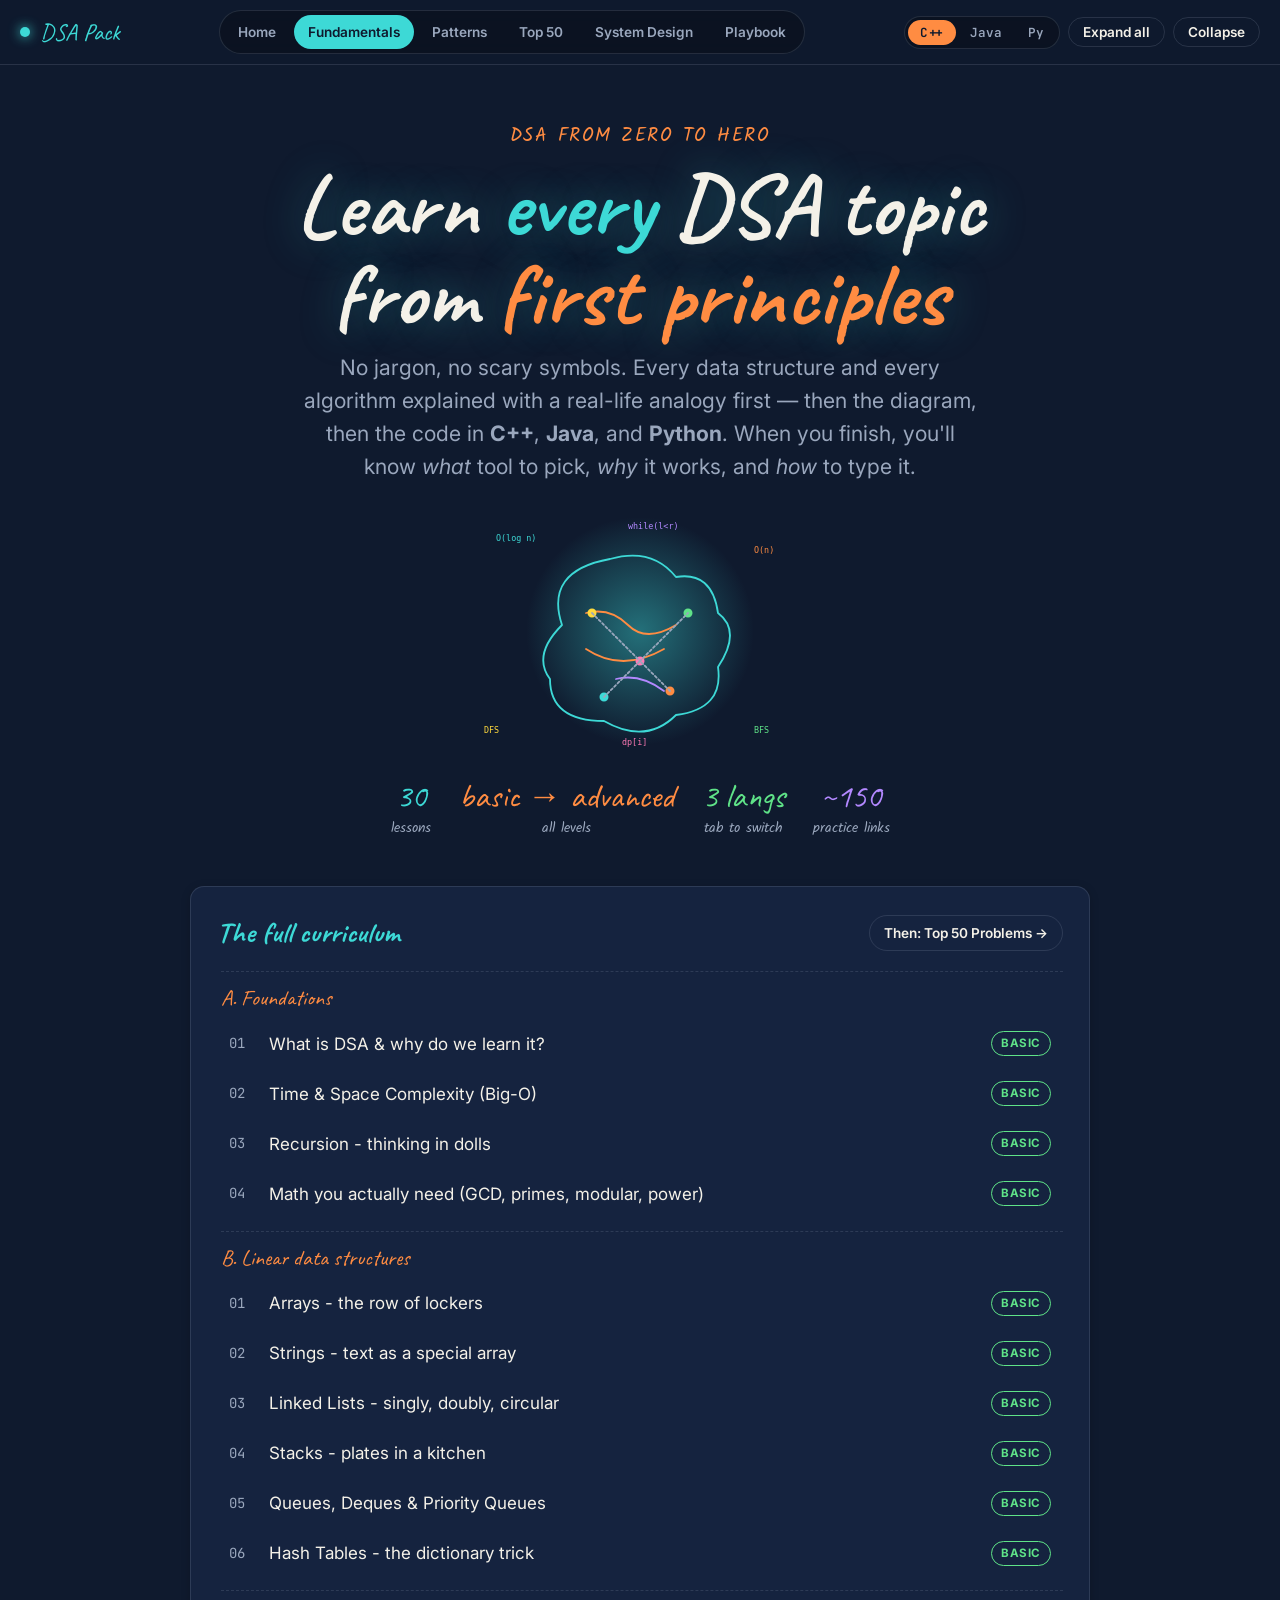
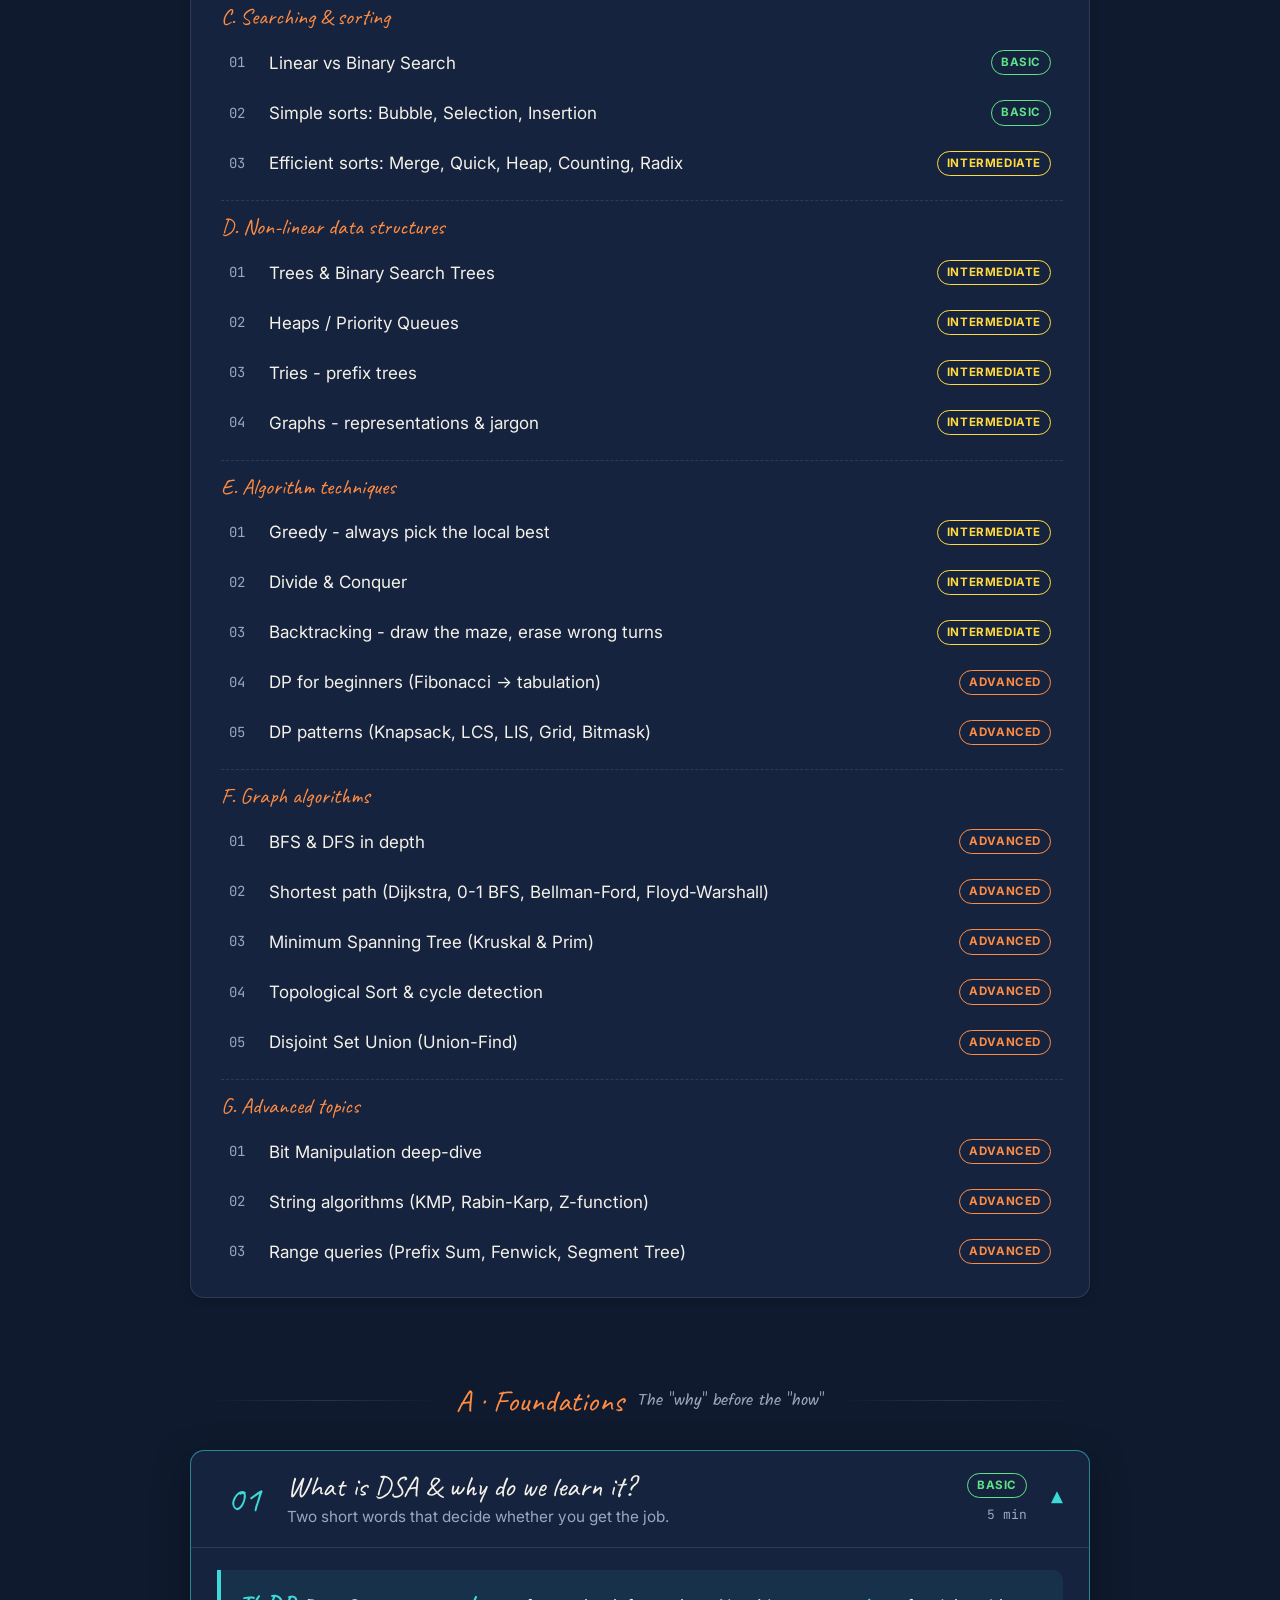
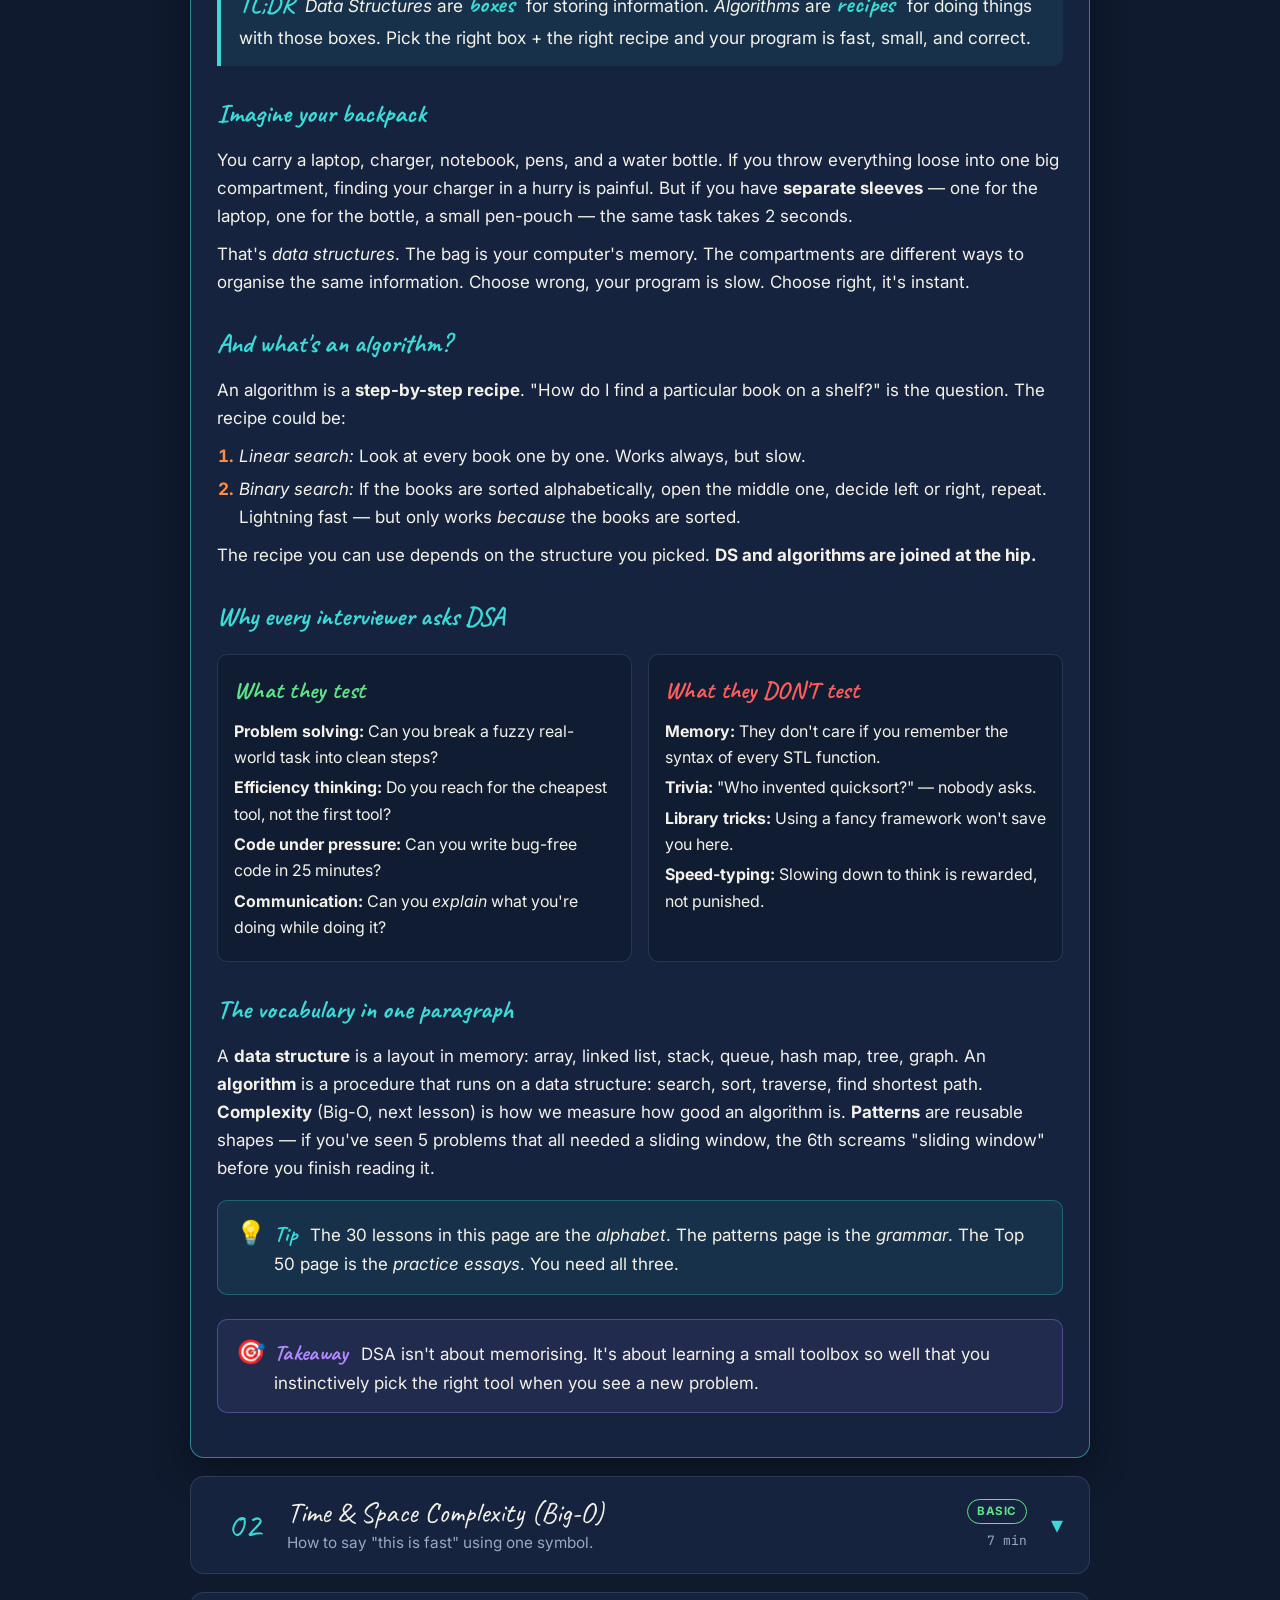
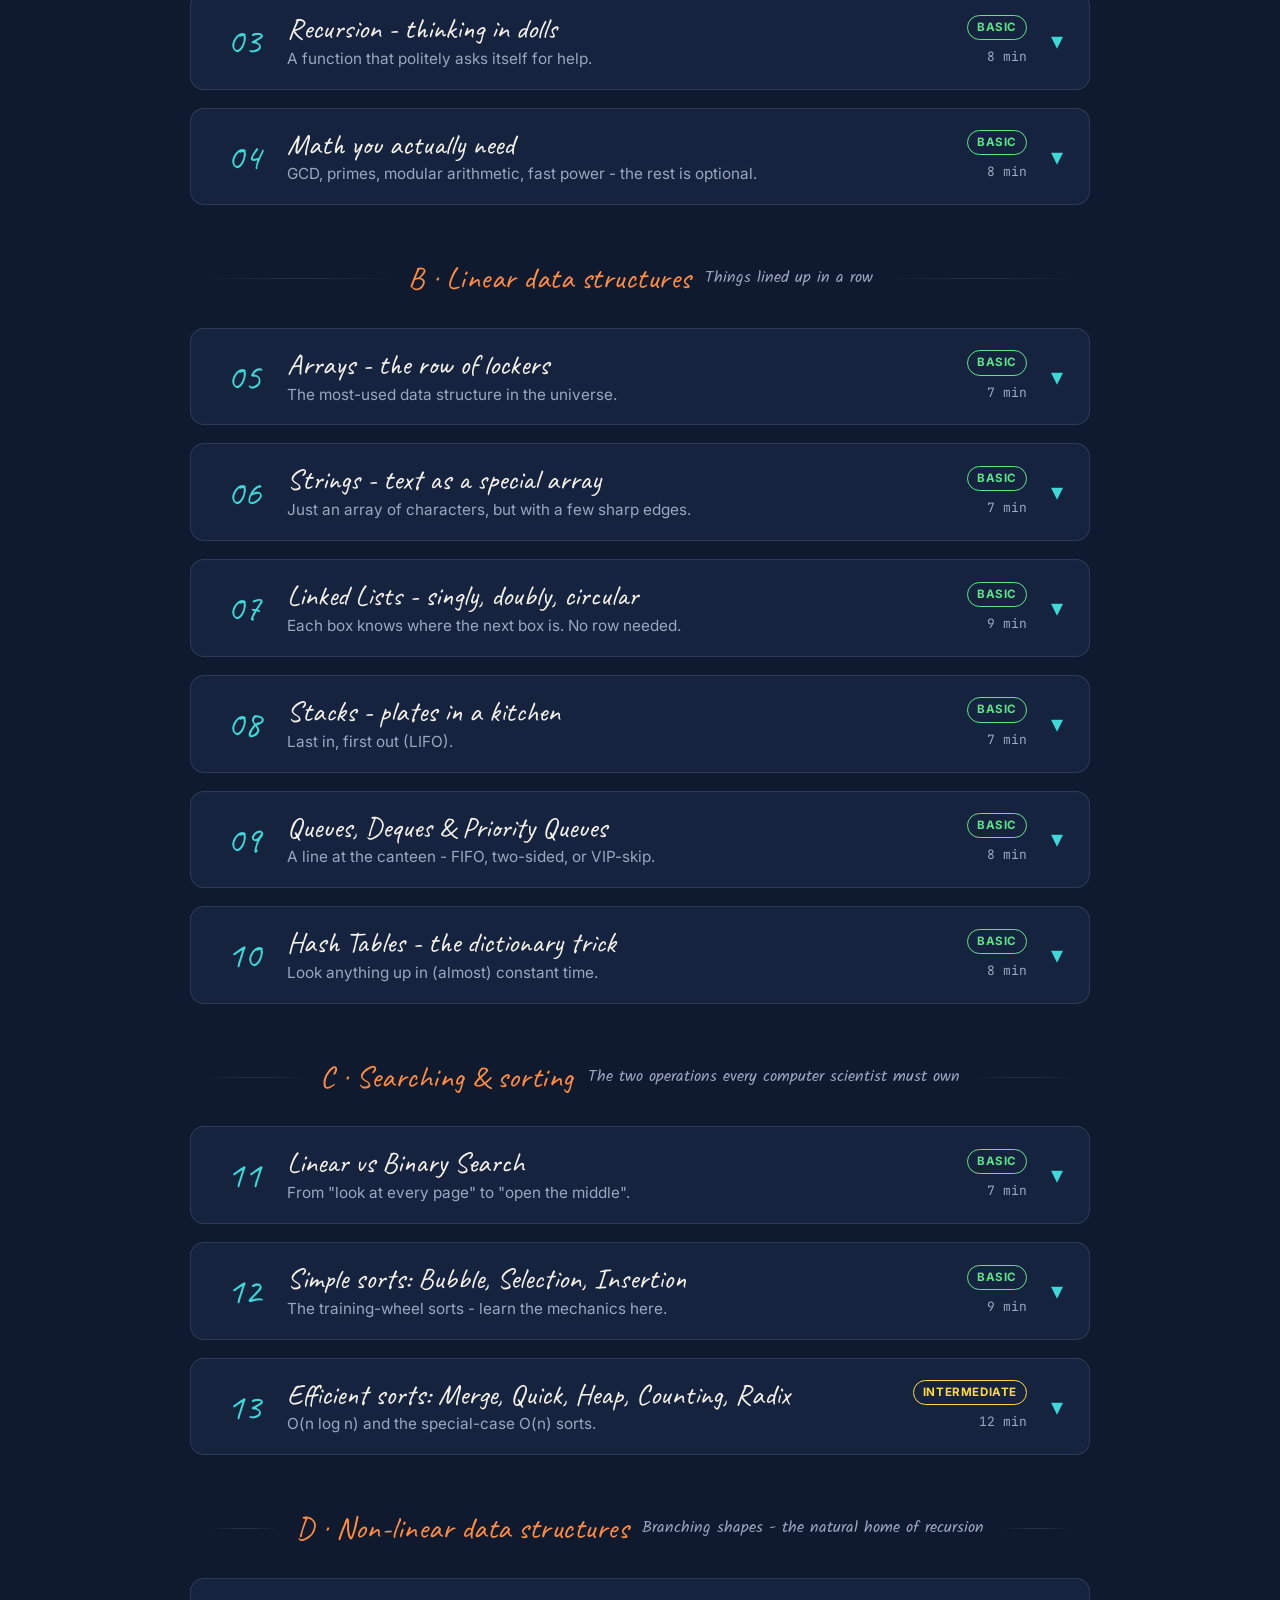
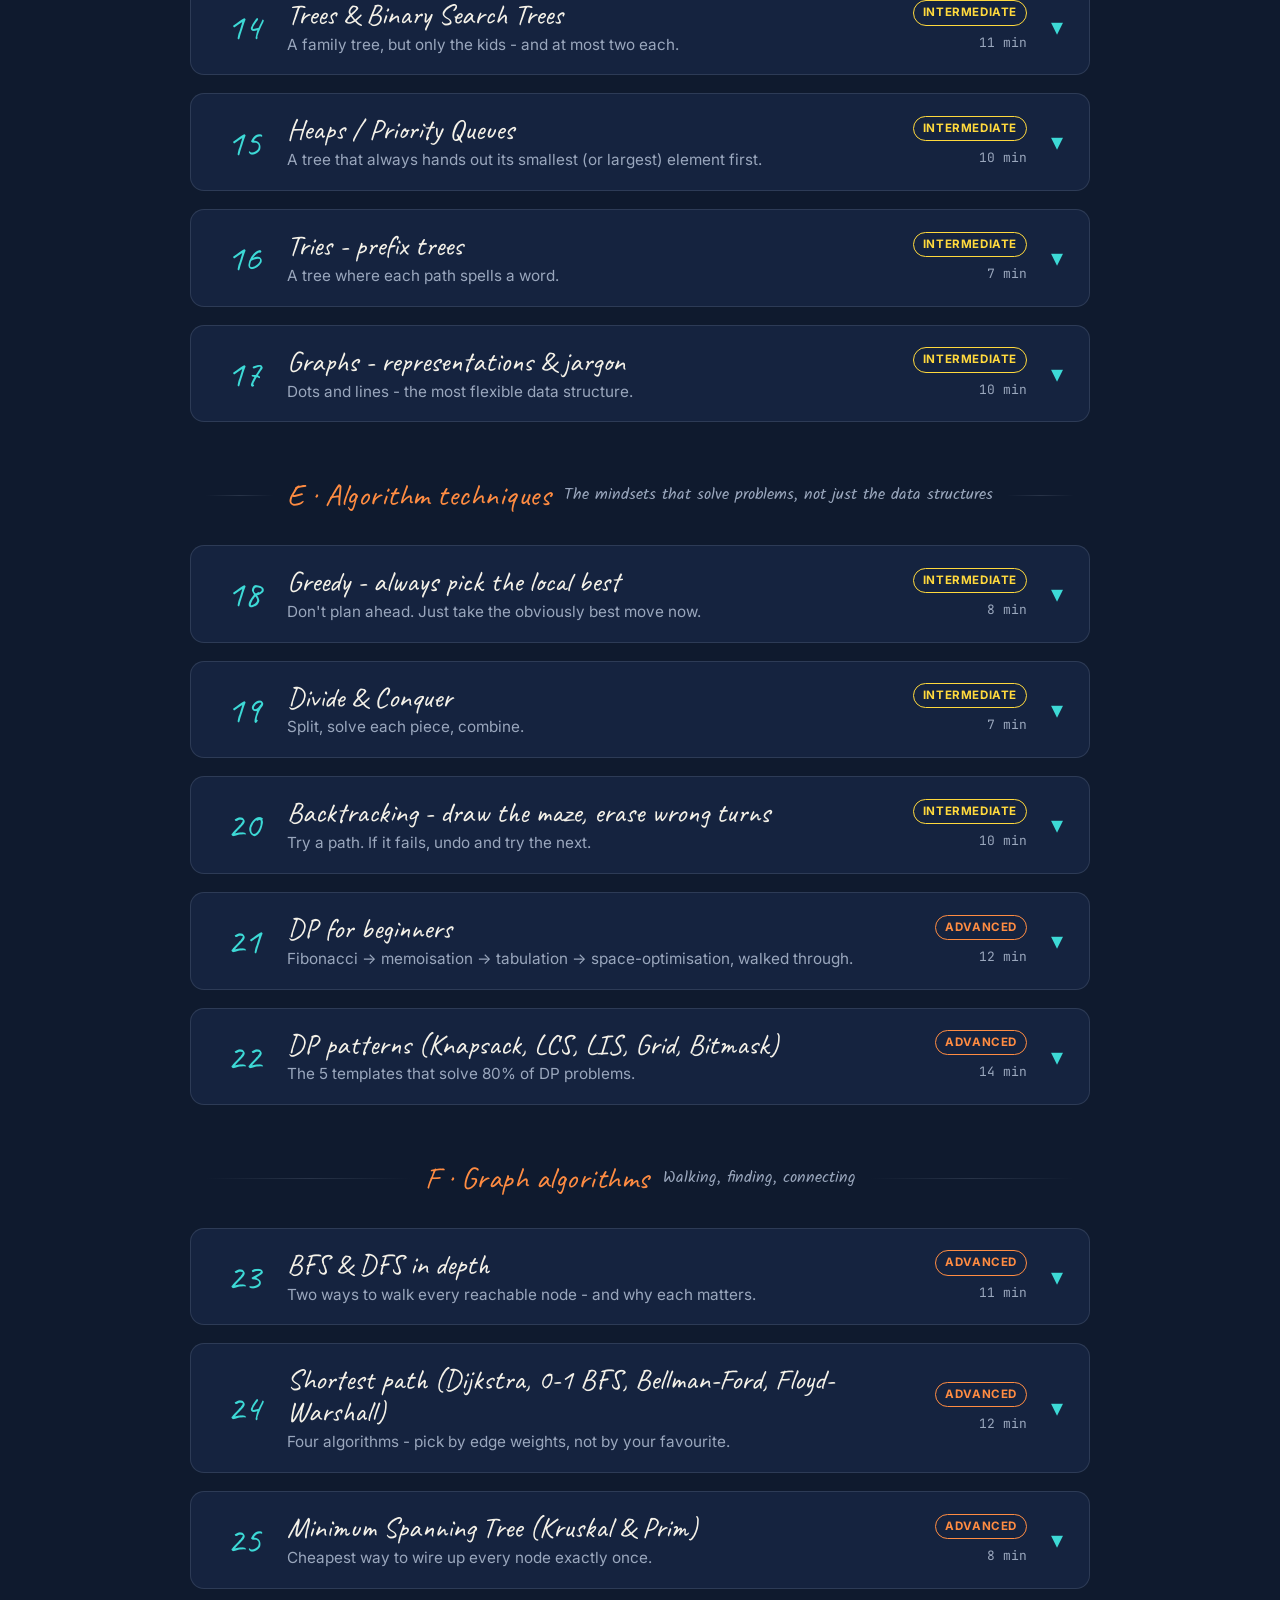
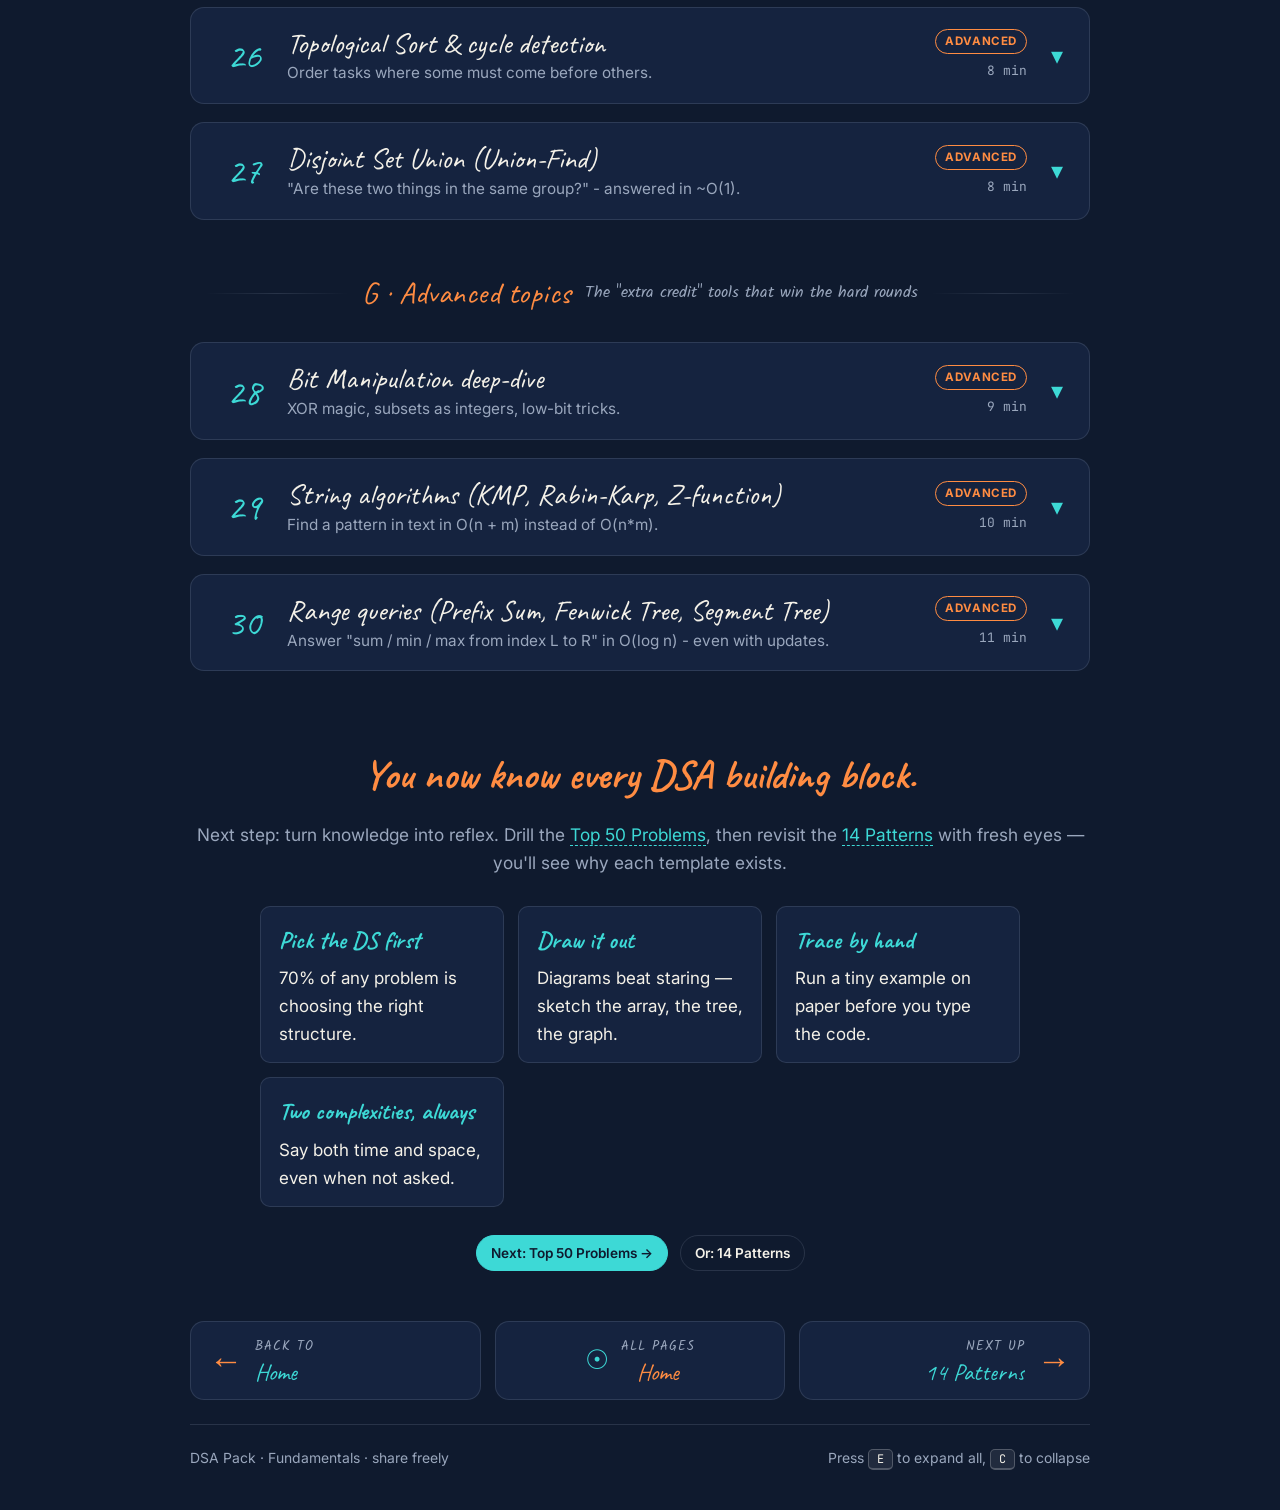
==== dsa-fundamentals.html @ 094a379f "Add files via upload" ====
<!DOCTYPE html>
<html lang="en">
<head>
  <meta charset="UTF-8" />
  <meta name="viewport" content="width=device-width, initial-scale=1.0, viewport-fit=cover" />
  <meta name="theme-color" content="#0F1A2E" />
  <meta name="description" content="DSA Fundamentals - every Data Structure and Algorithm from absolute basics to advanced, explained from first principles with real-world analogies + C++, Java and Python code." />

  <meta property="og:title" content="DSA Fundamentals - From Zero to Hero" />
  <meta property="og:description" content="Every DS &amp; algorithm explained from first principles. Arrays to Segment Trees. C++, Java, Python." />
  <meta property="og:type" content="website" />
  <meta property="og:image" content="assets/dsa-hero.svg" />

  <title>DSA Fundamentals - DSA Pack</title>
  <link rel="icon" type="image/svg+xml" href="assets/dsa-hero.svg" />
  <link rel="stylesheet" href="dsa.css" />
</head>
<body>

<div class="progress-bar" id="progress"></div>

<header class="topbar">
  <div class="topbar-inner">
    <a href="index.html" class="brand bare" aria-label="DSA Pack home">
      <span class="brand-dot"></span>
      <span>DSA Pack</span>
    </a>

    <nav class="nav-tabs" aria-label="Pack navigation">
      <a class="nav-tab home-tab"    href="index.html">Home</a>
      <a class="nav-tab active"      href="dsa-fundamentals.html">Fundamentals</a>
      <a class="nav-tab"             href="dsa.html">Patterns</a>
      <a class="nav-tab"             href="top-50-problems.html">Top 50</a>
      <a class="nav-tab"             href="system-design.html">System Design</a>
      <a class="nav-tab"             href="interview-playbook.html">Playbook</a>
    </nav>

    <div class="topbar-actions">
      <div class="lang-switcher" role="group" aria-label="Code language">
        <button data-lang="cpp">C++</button>
        <button data-lang="java">Java</button>
        <button data-lang="python">Py</button>
      </div>
      <button class="btn" id="expand-all">Expand all</button>
      <button class="btn" id="collapse-all">Collapse</button>
    </div>
  </div>
</header>

<!-- ============== HERO ============== -->
<section class="hero" id="top">
  <p class="eyebrow">DSA from zero to hero</p>
  <h1>Learn <span class="accent">every</span> DSA topic<br>from <span class="accent2">first principles</span></h1>
  <p class="lede">
    No jargon, no scary symbols. Every data structure and every algorithm explained
    with a real-life analogy first &mdash; then the diagram, then the code in
    <strong>C++</strong>, <strong>Java</strong>, and <strong>Python</strong>.
    When you finish, you'll know <em>what</em> tool to pick, <em>why</em> it works, and <em>how</em> to type it.
  </p>
  <img src="assets/dsa-hero.svg" alt="DSA brain learning" class="hero-mascot" />
  <div class="hero-stats">
    <div class="hero-stat"><span class="num">30</span><span class="label">lessons</span></div>
    <div class="hero-stat"><span class="num orange">basic &rarr; advanced</span><span class="label">all levels</span></div>
    <div class="hero-stat"><span class="num green">3 langs</span><span class="label">tab to switch</span></div>
    <div class="hero-stat"><span class="num purple">~150</span><span class="label">practice links</span></div>
  </div>
</section>

<!-- ============== TOC ============== -->
<nav class="toc" id="contents" aria-label="Contents">
  <div class="toc-head">
    <h2>The full curriculum</h2>
    <div class="toc-controls">
      <a class="btn" href="top-50-problems.html">Then: Top 50 Problems &rarr;</a>
    </div>
  </div>

  <div class="toc-section">A. Foundations</div>
  <ol>
    <li><a href="#lesson-1"><span class="title">What is DSA &amp; why do we learn it?</span> <span class="badge basic">basic</span></a></li>
    <li><a href="#lesson-2"><span class="title">Time &amp; Space Complexity (Big-O)</span> <span class="badge basic">basic</span></a></li>
    <li><a href="#lesson-3"><span class="title">Recursion - thinking in dolls</span> <span class="badge basic">basic</span></a></li>
    <li><a href="#lesson-4"><span class="title">Math you actually need (GCD, primes, modular, power)</span> <span class="badge basic">basic</span></a></li>
  </ol>

  <div class="toc-section">B. Linear data structures</div>
  <ol start="5">
    <li><a href="#lesson-5"><span class="title">Arrays - the row of lockers</span> <span class="badge basic">basic</span></a></li>
    <li><a href="#lesson-6"><span class="title">Strings - text as a special array</span> <span class="badge basic">basic</span></a></li>
    <li><a href="#lesson-7"><span class="title">Linked Lists - singly, doubly, circular</span> <span class="badge basic">basic</span></a></li>
    <li><a href="#lesson-8"><span class="title">Stacks - plates in a kitchen</span> <span class="badge basic">basic</span></a></li>
    <li><a href="#lesson-9"><span class="title">Queues, Deques &amp; Priority Queues</span> <span class="badge basic">basic</span></a></li>
    <li><a href="#lesson-10"><span class="title">Hash Tables - the dictionary trick</span> <span class="badge basic">basic</span></a></li>
  </ol>

  <div class="toc-section">C. Searching &amp; sorting</div>
  <ol start="11">
    <li><a href="#lesson-11"><span class="title">Linear vs Binary Search</span> <span class="badge basic">basic</span></a></li>
    <li><a href="#lesson-12"><span class="title">Simple sorts: Bubble, Selection, Insertion</span> <span class="badge basic">basic</span></a></li>
    <li><a href="#lesson-13"><span class="title">Efficient sorts: Merge, Quick, Heap, Counting, Radix</span> <span class="badge intermediate">intermediate</span></a></li>
  </ol>

  <div class="toc-section">D. Non-linear data structures</div>
  <ol start="14">
    <li><a href="#lesson-14"><span class="title">Trees &amp; Binary Search Trees</span> <span class="badge intermediate">intermediate</span></a></li>
    <li><a href="#lesson-15"><span class="title">Heaps / Priority Queues</span> <span class="badge intermediate">intermediate</span></a></li>
    <li><a href="#lesson-16"><span class="title">Tries - prefix trees</span> <span class="badge intermediate">intermediate</span></a></li>
    <li><a href="#lesson-17"><span class="title">Graphs - representations &amp; jargon</span> <span class="badge intermediate">intermediate</span></a></li>
  </ol>

  <div class="toc-section">E. Algorithm techniques</div>
  <ol start="18">
    <li><a href="#lesson-18"><span class="title">Greedy - always pick the local best</span> <span class="badge intermediate">intermediate</span></a></li>
    <li><a href="#lesson-19"><span class="title">Divide &amp; Conquer</span> <span class="badge intermediate">intermediate</span></a></li>
    <li><a href="#lesson-20"><span class="title">Backtracking - draw the maze, erase wrong turns</span> <span class="badge intermediate">intermediate</span></a></li>
    <li><a href="#lesson-21"><span class="title">DP for beginners (Fibonacci &rarr; tabulation)</span> <span class="badge advanced">advanced</span></a></li>
    <li><a href="#lesson-22"><span class="title">DP patterns (Knapsack, LCS, LIS, Grid, Bitmask)</span> <span class="badge advanced">advanced</span></a></li>
  </ol>

  <div class="toc-section">F. Graph algorithms</div>
  <ol start="23">
    <li><a href="#lesson-23"><span class="title">BFS &amp; DFS in depth</span> <span class="badge advanced">advanced</span></a></li>
    <li><a href="#lesson-24"><span class="title">Shortest path (Dijkstra, 0-1 BFS, Bellman-Ford, Floyd-Warshall)</span> <span class="badge advanced">advanced</span></a></li>
    <li><a href="#lesson-25"><span class="title">Minimum Spanning Tree (Kruskal &amp; Prim)</span> <span class="badge advanced">advanced</span></a></li>
    <li><a href="#lesson-26"><span class="title">Topological Sort &amp; cycle detection</span> <span class="badge advanced">advanced</span></a></li>
    <li><a href="#lesson-27"><span class="title">Disjoint Set Union (Union-Find)</span> <span class="badge advanced">advanced</span></a></li>
  </ol>

  <div class="toc-section">G. Advanced topics</div>
  <ol start="28">
    <li><a href="#lesson-28"><span class="title">Bit Manipulation deep-dive</span> <span class="badge advanced">advanced</span></a></li>
    <li><a href="#lesson-29"><span class="title">String algorithms (KMP, Rabin-Karp, Z-function)</span> <span class="badge advanced">advanced</span></a></li>
    <li><a href="#lesson-30"><span class="title">Range queries (Prefix Sum, Fenwick, Segment Tree)</span> <span class="badge advanced">advanced</span></a></li>
  </ol>
</nav>

<main class="lessons">

<div class="section-break"><span class="label">A &middot; Foundations</span> <span class="sub">The "why" before the "how"</span></div>

<!-- ============== LESSON 1 - What is DSA ============== -->
<details class="lesson" id="lesson-1" open>
  <summary>
    <span class="num">01</span>
    <span class="heading">
      <span class="title">What is DSA &amp; why do we learn it?</span>
      <span class="subtitle">Two short words that decide whether you get the job.</span>
    </span>
    <span class="meta"><span class="badge basic">basic</span><span class="reading-time">5 min</span></span>
    <span class="chevron">&#9662;</span>
  </summary>
  <div class="lesson-body">
    <div class="tldr"><strong>TL;DR</strong> <em>Data Structures</em> are <strong>boxes</strong> for storing information. <em>Algorithms</em> are <strong>recipes</strong> for doing things with those boxes. Pick the right box + the right recipe and your program is fast, small, and correct.</div>

    <h3>Imagine your backpack</h3>
    <p>You carry a laptop, charger, notebook, pens, and a water bottle. If you throw everything loose into one big compartment, finding your charger in a hurry is painful. But if you have <strong>separate sleeves</strong> &mdash; one for the laptop, one for the bottle, a small pen-pouch &mdash; the same task takes 2 seconds.</p>
    <p>That's <em>data structures</em>. The bag is your computer's memory. The compartments are different ways to organise the same information. Choose wrong, your program is slow. Choose right, it's instant.</p>

    <h3>And what's an algorithm?</h3>
    <p>An algorithm is a <strong>step-by-step recipe</strong>. "How do I find a particular book on a shelf?" is the question. The recipe could be:</p>
    <ol>
      <li><em>Linear search:</em> Look at every book one by one. Works always, but slow.</li>
      <li><em>Binary search:</em> If the books are sorted alphabetically, open the middle one, decide left or right, repeat. Lightning fast &mdash; but only works <em>because</em> the books are sorted.</li>
    </ol>
    <p>The recipe you can use depends on the structure you picked. <strong>DS and algorithms are joined at the hip.</strong></p>

    <h3>Why every interviewer asks DSA</h3>
    <div class="cols-2">
      <div class="col-card do">
        <h4>What they test</h4>
        <p><strong>Problem solving:</strong> Can you break a fuzzy real-world task into clean steps?</p>
        <p><strong>Efficiency thinking:</strong> Do you reach for the cheapest tool, not the first tool?</p>
        <p><strong>Code under pressure:</strong> Can you write bug-free code in 25 minutes?</p>
        <p><strong>Communication:</strong> Can you <em>explain</em> what you're doing while doing it?</p>
      </div>
      <div class="col-card dont">
        <h4>What they DON'T test</h4>
        <p><strong>Memory:</strong> They don't care if you remember the syntax of every STL function.</p>
        <p><strong>Trivia:</strong> "Who invented quicksort?" &mdash; nobody asks.</p>
        <p><strong>Library tricks:</strong> Using a fancy framework won't save you here.</p>
        <p><strong>Speed-typing:</strong> Slowing down to think is rewarded, not punished.</p>
      </div>
    </div>

    <h3>The vocabulary in one paragraph</h3>
    <p>A <strong>data structure</strong> is a layout in memory: array, linked list, stack, queue, hash map, tree, graph. An <strong>algorithm</strong> is a procedure that runs on a data structure: search, sort, traverse, find shortest path. <strong>Complexity</strong> (Big-O, next lesson) is how we measure how good an algorithm is. <strong>Patterns</strong> are reusable shapes &mdash; if you've seen 5 problems that all needed a sliding window, the 6th screams "sliding window" before you finish reading it.</p>

    <div class="callout tip"><strong>Tip</strong> The 30 lessons in this page are the <em>alphabet</em>. The patterns page is the <em>grammar</em>. The Top 50 page is the <em>practice essays</em>. You need all three.</div>

    <div class="callout takeaway"><strong>Takeaway</strong> DSA isn't about memorising. It's about learning a small toolbox so well that you instinctively pick the right tool when you see a new problem.</div>
  </div>
</details>

<!-- ============== LESSON 2 - Big-O ============== -->
<details class="lesson" id="lesson-2">
  <summary>
    <span class="num">02</span>
    <span class="heading">
      <span class="title">Time &amp; Space Complexity (Big-O)</span>
      <span class="subtitle">How to say "this is fast" using one symbol.</span>
    </span>
    <span class="meta"><span class="badge basic">basic</span><span class="reading-time">7 min</span></span>
    <span class="chevron">&#9662;</span>
  </summary>
  <div class="lesson-body">
    <div class="tldr"><strong>TL;DR</strong> Big-O tells you <strong>how much slower</strong> your program gets when the input gets bigger. <code>O(n)</code> means "double the input, double the time". <code>O(n&sup2;)</code> means "double the input, four times the time".</div>

    <h3>The cafeteria analogy</h3>
    <p>You are buying lunch coupons for everyone on your team.</p>
    <ul>
      <li><strong>O(1) - constant:</strong> The cafeteria sells a "whole team pack" for one fixed price. 5 people or 50 people &mdash; same effort.</li>
      <li><strong>O(log n) - logarithmic:</strong> You ask the cashier to split the team into halves, then halves again, and only the smaller half pays. Even for 1000 people it takes ~10 splits. Crazy fast.</li>
      <li><strong>O(n) - linear:</strong> You stand in line and pay for each teammate one by one. 50 teammates = 50 payments.</li>
      <li><strong>O(n log n) - linearithmic:</strong> Each teammate pays, but they also help sort the team roster &mdash; a tiny extra log-n work per person. Still very acceptable.</li>
      <li><strong>O(n&sup2;) - quadratic:</strong> For every teammate, you check their coupon against every other teammate's coupon. 50 teammates = 2500 checks. Ouch.</li>
      <li><strong>O(2&#710;n) - exponential:</strong> You try every possible subset of the team. 30 people &rarr; a billion subsets. The cafeteria closes before you finish.</li>
    </ul>

    <div class="illustration">
      <img src="assets/complexity-chart.svg" alt="Big-O complexity comparison" />
      <div class="caption">The lower the curve, the slower it grows. Memorise this picture.</div>
    </div>

    <h3>The ladder (memorise the order)</h3>
    <div class="table-wrap"><table class="dsa-table">
      <thead><tr><th>Big-O</th><th>Vibe</th><th>Typical algorithm</th><th>n = 10<sup>6</sup></th></tr></thead>
      <tbody>
        <tr><td><code>O(1)</code></td>       <td class="good">instant</td>   <td>hash lookup, array index</td>        <td class="good">~ns</td></tr>
        <tr><td><code>O(log n)</code></td>   <td class="good">excellent</td> <td>binary search, balanced tree</td>    <td class="good">~20 steps</td></tr>
        <tr><td><code>O(n)</code></td>       <td class="good">linear</td>    <td>one pass over data</td>              <td class="good">~1M steps</td></tr>
        <tr><td><code>O(n log n)</code></td> <td class="good">very good</td> <td>good sorts, heap ops</td>           <td class="good">~20M steps</td></tr>
        <tr><td><code>O(n&sup2;)</code></td>    <td class="meh">ok if n &lt; 10<sup>4</sup></td><td>two nested loops</td>     <td class="bad">~10<sup>12</sup> &mdash; TLE</td></tr>
        <tr><td><code>O(2&#710;n)</code></td>   <td class="bad">brute subsets</td><td>backtracking</td>                <td class="bad">won't finish</td></tr>
        <tr><td><code>O(n!)</code></td>      <td class="bad">brute permute</td><td>brute TSP</td>                     <td class="bad">won't finish</td></tr>
      </tbody>
    </table></div>

    <h3>How to compute Big-O in 30 seconds</h3>
    <ol>
      <li>Find every loop. One loop over <code>n</code> is O(n). Two nested loops = O(n&times;n) = O(n&sup2;).</li>
      <li>Recursive calls: count the call tree. Each call spawns 2 sub-calls and depth is <code>n</code>? O(2&#710;n).</li>
      <li>Drop the constants: <code>5n + 100</code> is just <code>O(n)</code>. <code>n&sup2; + n</code> is <code>O(n&sup2;)</code>.</li>
      <li>Space = the biggest extra memory you allocate (helper array, hash map, recursion stack).</li>
    </ol>

    <h3>The 10<sup>8</sup> rule</h3>
    <p>Modern judges do about <strong>10<sup>8</sup> simple operations per second</strong>. Multiply your Big-O by the input size. If the answer is bigger than 10<sup>8</sup>, your code will TLE. Always do this multiplication <em>before</em> coding.</p>

    <h3>Space matters too</h3>
    <p>Time is usually the bottleneck, but space hides bugs. An <code>O(n)</code> hash map on 1 billion items will crash the JVM. A recursion 100,000 deep will stack-overflow. Always state both.</p>

    <div class="callout warn"><strong>Common trap</strong> Hidden loops! In Java <code>str + str</code> is O(n). In Python <code>list.insert(0, x)</code> is O(n). In C++ <code>vector.erase(begin)</code> is O(n). When a "single line" sits inside a loop, check what it actually costs.</div>

    <h3>Quick recognition by constraint</h3>
    <div class="table-wrap"><table class="dsa-table">
      <thead><tr><th>If n is at most&hellip;</th><th>Aim for</th></tr></thead>
      <tbody>
        <tr><td>10</td>              <td>O(n!) backtracking</td></tr>
        <tr><td>20</td>              <td>O(2&#710;n) bitmask</td></tr>
        <tr><td>500</td>             <td>O(n&sup3;)</td></tr>
        <tr><td>5,000</td>            <td>O(n&sup2;)</td></tr>
        <tr><td>10<sup>5</sup></td>  <td>O(n log n)</td></tr>
        <tr><td>10<sup>6</sup></td>  <td>O(n)</td></tr>
        <tr><td>10<sup>9</sup></td>  <td>O(log n) or pure math</td></tr>
      </tbody>
    </table></div>

    <div class="callout takeaway"><strong>Takeaway</strong> Before you write a single line, predict its Big-O and check it fits in the time limit. The minute you spend doing this saves the hour you'd waste rewriting.</div>
  </div>
</details>

<!-- ============== LESSON 3 - Recursion ============== -->
<details class="lesson" id="lesson-3">
  <summary>
    <span class="num">03</span>
    <span class="heading">
      <span class="title">Recursion - thinking in dolls</span>
      <span class="subtitle">A function that politely asks itself for help.</span>
    </span>
    <span class="meta"><span class="badge basic">basic</span><span class="reading-time">8 min</span></span>
    <span class="chevron">&#9662;</span>
  </summary>
  <div class="lesson-body">
    <div class="tldr"><strong>TL;DR</strong> A recursive function solves a problem by calling a <em>smaller version of itself</em>, until the problem becomes trivial. Two musts: a <strong>base case</strong> (the small problem) and a <strong>recursive step</strong> (how to break the big problem into smaller ones).</div>

    <h3>The matryoshka doll</h3>
    <p>You know those Russian dolls that hide a smaller doll inside? Open the doll &mdash; smaller doll. Open that &mdash; even smaller. At some point you reach the tiniest doll which has nothing inside. That's recursion: every call hides a slightly smaller call, until you hit the tiny base case.</p>

    <h3>Skeleton you'll write 1000 times</h3>
    <div class="code-tabs" data-snippet="recursion-skeleton">
      <div class="tab-strip">
        <button class="tab active" data-lang="cpp">C++</button>
        <button class="tab" data-lang="java">Java</button>
        <button class="tab" data-lang="python">Python</button>
      </div>
      <pre class="tab-pane active" data-lang="cpp"><code>ReturnType solve(args) {
    if (base_case_reached) return trivial_answer;  // STOP
    // make the problem smaller
    auto sub = solve(smaller_args);
    return combine(sub, args);
}</code></pre>
      <pre class="tab-pane" data-lang="java"><code>ReturnType solve(Args args) {
    if (baseCaseReached) return trivialAnswer;
    var sub = solve(smallerArgs);
    return combine(sub, args);
}</code></pre>
      <pre class="tab-pane" data-lang="python"><code>def solve(args):
    if base_case_reached:
        return trivial_answer
    sub = solve(smaller_args)
    return combine(sub, args)</code></pre>
    </div>

    <h3>Worked example 1 - Factorial</h3>
    <p><code>5! = 5 &times; 4 &times; 3 &times; 2 &times; 1 = 120</code>. The trick: <code>n! = n &times; (n-1)!</code>. The base case: <code>0! = 1</code>.</p>
    <div class="code-tabs" data-snippet="factorial">
      <div class="tab-strip">
        <button class="tab active" data-lang="cpp">C++</button>
        <button class="tab" data-lang="java">Java</button>
        <button class="tab" data-lang="python">Python</button>
      </div>
      <pre class="tab-pane active" data-lang="cpp"><code>long long fact(int n) {
    if (n &lt;= 1) return 1;          // base case
    return (long long)n * fact(n - 1);  // smaller call
}</code></pre>
      <pre class="tab-pane" data-lang="java"><code>long fact(int n) {
    if (n &lt;= 1) return 1;
    return (long) n * fact(n - 1);
}</code></pre>
      <pre class="tab-pane" data-lang="python"><code>def fact(n):
    if n &lt;= 1:
        return 1
    return n * fact(n - 1)</code></pre>
    </div>

    <h3>Worked example 2 - Fibonacci (and a warning)</h3>
    <p><code>fib(n) = fib(n-1) + fib(n-2)</code>, base cases <code>fib(0)=0, fib(1)=1</code>. Beautifully short. <strong>Also disastrously slow</strong> &mdash; <code>fib(40)</code> takes seconds because the same sub-call is repeated millions of times.</p>
    <div class="code-tabs" data-snippet="fib-naive">
      <div class="tab-strip">
        <button class="tab active" data-lang="cpp">C++</button>
        <button class="tab" data-lang="java">Java</button>
        <button class="tab" data-lang="python">Python</button>
      </div>
      <pre class="tab-pane active" data-lang="cpp"><code>int fib(int n) {
    if (n &lt; 2) return n;
    return fib(n - 1) + fib(n - 2);   // O(2^n) - way too slow
}</code></pre>
      <pre class="tab-pane" data-lang="java"><code>int fib(int n) {
    if (n &lt; 2) return n;
    return fib(n - 1) + fib(n - 2);
}</code></pre>
      <pre class="tab-pane" data-lang="python"><code>def fib(n):
    if n &lt; 2:
        return n
    return fib(n - 1) + fib(n - 2)</code></pre>
    </div>
    <p>We fix this with <strong>memoisation</strong> (cache the answers) in Lesson 21. That's actually how Dynamic Programming is born.</p>

    <h3>Recursion has a price</h3>
    <p>Every call sits on a stack of pending calls. If recursion goes 1 million deep, you run out of stack memory. Watch for:</p>
    <ul>
      <li><strong>Java/C++:</strong> ~10,000&ndash;100,000 default stack frames. Bigger? Use iteration or increase JVM stack.</li>
      <li><strong>Python:</strong> default limit 1000. Raise with <code>sys.setrecursionlimit(10**6)</code>.</li>
      <li><strong>Tail recursion:</strong> Some languages turn it into a loop. C++/Java/Python do <em>not</em>, so don't rely on it.</li>
    </ul>

    <h3>How to <em>think</em> recursively (the 3 questions)</h3>
    <ol>
      <li><strong>What is the base case?</strong> The smallest input where the answer is obvious.</li>
      <li><strong>What is the recursive case?</strong> Express <code>f(n)</code> in terms of <code>f(smaller)</code>.</li>
      <li><strong>Trust the recursion.</strong> Assume <code>f(smaller)</code> returns the right answer. Don't trace it all the way down &mdash; you'll go mad.</li>
    </ol>

    <div class="callout tip"><strong>Tip</strong> Most tree, graph, backtracking, and DP problems are recursive at heart. Once recursion clicks, those four topics collapse into one mental model.</div>

    <h3>Practice</h3>
    <div class="practice">
      <a href="https://leetcode.com/problems/fibonacci-number/" target="_blank" rel="noopener">LC 509 &middot; Fibonacci Number <span class="diff easy">easy</span></a>
      <a href="https://leetcode.com/problems/power-of-two/" target="_blank" rel="noopener">LC 231 &middot; Power of Two <span class="diff easy">easy</span></a>
      <a href="https://leetcode.com/problems/reverse-string/" target="_blank" rel="noopener">LC 344 &middot; Reverse String <span class="diff easy">easy</span></a>
      <a href="https://leetcode.com/problems/pow-x-n/" target="_blank" rel="noopener">LC 50 &middot; Pow(x, n) <span class="diff med">med</span></a>
      <a href="https://leetcode.com/problems/sum-of-left-leaves/" target="_blank" rel="noopener">LC 404 &middot; Sum of Left Leaves <span class="diff easy">easy</span></a>
    </div>

    <div class="callout takeaway"><strong>Takeaway</strong> Recursion is just "I trust myself to solve a smaller version, then I combine the answer". Write the base case first, then the smaller call &mdash; the function almost writes itself.</div>
  </div>
</details>

<!-- ============== LESSON 4 - Math for DSA ============== -->
<details class="lesson" id="lesson-4">
  <summary>
    <span class="num">04</span>
    <span class="heading">
      <span class="title">Math you actually need</span>
      <span class="subtitle">GCD, primes, modular arithmetic, fast power - the rest is optional.</span>
    </span>
    <span class="meta"><span class="badge basic">basic</span><span class="reading-time">8 min</span></span>
    <span class="chevron">&#9662;</span>
  </summary>
  <div class="lesson-body">
    <div class="tldr"><strong>TL;DR</strong> Interviews use less math than you fear. Master four mini-recipes: <strong>GCD</strong> (Euclid), <strong>primes</strong> (Sieve of Eratosthenes), <strong>modular arithmetic</strong> (mod under +, &minus;, &times;), and <strong>fast exponentiation</strong> (a^b in log b time). That's 90% of what shows up.</p></div>

    <h3>1. GCD - Euclid's algorithm</h3>
    <p>"What is the largest number that divides both 24 and 36?" Answer: 12. Doing this for huge numbers is fast: <code>gcd(a, b) = gcd(b, a mod b)</code>, until <code>b == 0</code>. Time: O(log min(a, b)).</p>
    <div class="code-tabs" data-snippet="gcd">
      <div class="tab-strip">
        <button class="tab active" data-lang="cpp">C++</button>
        <button class="tab" data-lang="java">Java</button>
        <button class="tab" data-lang="python">Python</button>
      </div>
      <pre class="tab-pane active" data-lang="cpp"><code>int gcd(int a, int b) {
    while (b) { a %= b; swap(a, b); }
    return a;
}
// or just: __gcd(a, b);  in &lt;algorithm&gt;</code></pre>
      <pre class="tab-pane" data-lang="java"><code>int gcd(int a, int b) {
    while (b != 0) { int t = a % b; a = b; b = t; }
    return a;
}</code></pre>
      <pre class="tab-pane" data-lang="python"><code>from math import gcd      # built-in is fastest
# or hand-rolled:
def my_gcd(a, b):
    while b:
        a, b = b, a % b
    return a</code></pre>
    </div>
    <p><strong>LCM</strong> ("smallest common multiple") follows for free: <code>lcm(a, b) = a / gcd(a, b) * b</code>. Divide <em>before</em> multiply to avoid overflow.</p>

    <h3>2. Primes - Sieve of Eratosthenes</h3>
    <p>Need every prime up to <code>N</code>? Don't test each number for divisibility (too slow). Instead, write 2..N on a board, circle 2, cross out all multiples of 2, circle the next uncircled number (3), cross out its multiples, repeat. What survives is prime. Time: O(N log log N).</p>
    <div class="code-tabs" data-snippet="sieve">
      <div class="tab-strip">
        <button class="tab active" data-lang="cpp">C++</button>
        <button class="tab" data-lang="java">Java</button>
        <button class="tab" data-lang="python">Python</button>
      </div>
      <pre class="tab-pane active" data-lang="cpp"><code>vector&lt;bool&gt; sieve(int N) {
    vector&lt;bool&gt; isP(N + 1, true);
    isP[0] = isP[1] = false;
    for (int i = 2; (long long)i * i &lt;= N; ++i)
        if (isP[i])
            for (int j = i * i; j &lt;= N; j += i)
                isP[j] = false;
    return isP;
}</code></pre>
      <pre class="tab-pane" data-lang="java"><code>boolean[] sieve(int N) {
    boolean[] isP = new boolean[N + 1];
    Arrays.fill(isP, true);
    isP[0] = isP[1] = false;
    for (int i = 2; (long) i * i &lt;= N; i++)
        if (isP[i])
            for (int j = i * i; j &lt;= N; j += i)
                isP[j] = false;
    return isP;
}</code></pre>
      <pre class="tab-pane" data-lang="python"><code>def sieve(N):
    is_p = [True] * (N + 1)
    is_p[0] = is_p[1] = False
    for i in range(2, int(N ** 0.5) + 1):
        if is_p[i]:
            for j in range(i * i, N + 1, i):
                is_p[j] = False
    return is_p</code></pre>
    </div>

    <p>For a <strong>single primality test</strong> on one number n, just try divisors up to <code>&radic;n</code>:</p>
    <div class="code-tabs" data-snippet="is-prime">
      <div class="tab-strip">
        <button class="tab active" data-lang="cpp">C++</button>
        <button class="tab" data-lang="java">Java</button>
        <button class="tab" data-lang="python">Python</button>
      </div>
      <pre class="tab-pane active" data-lang="cpp"><code>bool isPrime(long long n) {
    if (n &lt; 2) return false;
    for (long long i = 2; i * i &lt;= n; ++i)
        if (n % i == 0) return false;
    return true;
}</code></pre>
      <pre class="tab-pane" data-lang="java"><code>boolean isPrime(long n) {
    if (n &lt; 2) return false;
    for (long i = 2; i * i &lt;= n; i++)
        if (n % i == 0) return false;
    return true;
}</code></pre>
      <pre class="tab-pane" data-lang="python"><code>def is_prime(n):
    if n &lt; 2: return False
    i = 2
    while i * i &lt;= n:
        if n % i == 0: return False
        i += 1
    return True</code></pre>
    </div>

    <h3>3. Modular arithmetic - the % operator</h3>
    <p>Problems often say "answer modulo 10<sup>9</sup>+7". This stops huge numbers from overflowing. The rules:</p>
    <ul>
      <li><code>(a + b) % m = ((a % m) + (b % m)) % m</code></li>
      <li><code>(a - b) % m = ((a % m) - (b % m) + m) % m</code> &mdash; add <code>m</code> to handle negatives.</li>
      <li><code>(a * b) % m = ((a % m) * (b % m)) % m</code> &mdash; use <code>long long</code> in C++/Java for the multiply.</li>
      <li>Division is <em>not</em> just <code>(a / b) % m</code>. You need a <em>modular inverse</em> (advanced; usually given as a hint).</li>
    </ul>

    <h3>4. Fast exponentiation (a^b in log b time)</h3>
    <p>To compute <code>2^60</code>, multiplying 60 times is fine. To compute <code>2^(10<sup>18</sup>)</code> modulo something, multiplying that many times is impossible. <strong>Binary exponentiation</strong>: square the base, halve the exponent.</p>
    <div class="code-tabs" data-snippet="fast-power">
      <div class="tab-strip">
        <button class="tab active" data-lang="cpp">C++</button>
        <button class="tab" data-lang="java">Java</button>
        <button class="tab" data-lang="python">Python</button>
      </div>
      <pre class="tab-pane active" data-lang="cpp"><code>long long power(long long a, long long b, long long m) {
    long long res = 1 % m;
    a %= m;
    while (b &gt; 0) {
        if (b &amp; 1) res = res * a % m;
        a = a * a % m;
        b &gt;&gt;= 1;
    }
    return res;
}</code></pre>
      <pre class="tab-pane" data-lang="java"><code>long power(long a, long b, long m) {
    long res = 1 % m;
    a %= m;
    while (b &gt; 0) {
        if ((b &amp; 1) == 1) res = res * a % m;
        a = a * a % m;
        b &gt;&gt;= 1;
    }
    return res;
}</code></pre>
      <pre class="tab-pane" data-lang="python"><code># Python has it built-in!
ans = pow(a, b, m)        # exactly the same idea, log b time</code></pre>
    </div>

    <div class="complexity-row">
      <span class="pill"><span class="k">gcd</span><span class="v">O(log min(a,b))</span></span>
      <span class="pill"><span class="k">sieve</span><span class="v">O(N log log N)</span></span>
      <span class="pill"><span class="k">power</span><span class="v">O(log b)</span></span>
    </div>

    <div class="callout tip"><strong>Tip</strong> Memorise these four snippets. They unlock LeetCode problems like Pow(x,n) (LC 50), Count Primes (LC 204), Happy Number (LC 202), and a chunk of contest math problems.</div>

    <h3>Practice</h3>
    <div class="practice">
      <a href="https://leetcode.com/problems/count-primes/" target="_blank" rel="noopener">LC 204 &middot; Count Primes <span class="diff med">med</span></a>
      <a href="https://leetcode.com/problems/pow-x-n/" target="_blank" rel="noopener">LC 50 &middot; Pow(x, n) <span class="diff med">med</span></a>
      <a href="https://leetcode.com/problems/greatest-common-divisor-of-strings/" target="_blank" rel="noopener">LC 1071 &middot; GCD of Strings <span class="diff easy">easy</span></a>
      <a href="https://leetcode.com/problems/ugly-number/" target="_blank" rel="noopener">LC 263 &middot; Ugly Number <span class="diff easy">easy</span></a>
      <a href="https://leetcode.com/problems/excel-sheet-column-title/" target="_blank" rel="noopener">LC 168 &middot; Excel Column Title <span class="diff easy">easy</span></a>
    </div>

    <div class="callout takeaway"><strong>Takeaway</strong> Four snippets &mdash; GCD, sieve, mod rules, fast power &mdash; cover almost every "math" question you'll see in placements.</div>
  </div>
</details>

<div class="section-break"><span class="label">B &middot; Linear data structures</span> <span class="sub">Things lined up in a row</span></div>

<!-- ============== LESSON 5 - Arrays ============== -->
<details class="lesson" id="lesson-5">
  <summary>
    <span class="num">05</span>
    <span class="heading">
      <span class="title">Arrays - the row of lockers</span>
      <span class="subtitle">The most-used data structure in the universe.</span>
    </span>
    <span class="meta"><span class="badge basic">basic</span><span class="reading-time">7 min</span></span>
    <span class="chevron">&#9662;</span>
  </summary>
  <div class="lesson-body">
    <div class="tldr"><strong>TL;DR</strong> An array is a row of <em>same-sized boxes</em> placed next to each other in memory. Because they're side by side, the computer can jump to box number <code>i</code> in one step using simple arithmetic. That's why array access is <code>O(1)</code>.</div>

    <h3>The locker-row analogy</h3>
    <p>Picture a long corridor in a gym. Lockers numbered 0, 1, 2, ... 99 are in a perfect straight line. You don't have to walk past lockers 0&ndash;42 to reach locker 43 &mdash; you know its position from the number. That's <strong>random access</strong>. Inserting a new locker between 5 and 6, though, means dragging lockers 6&ndash;99 one step to the right. That's why insert/delete in the middle is <strong>O(n)</strong>.</p>

    <h3>What you can do, and what it costs</h3>
    <div class="table-wrap"><table class="dsa-table">
      <thead><tr><th>Operation</th><th>Cost</th><th>Why</th></tr></thead>
      <tbody>
        <tr><td>Access <code>a[i]</code></td>           <td class="good">O(1)</td>     <td>direct address calculation</td></tr>
        <tr><td>Search (unsorted)</td>                   <td>O(n)</td>                  <td>linear scan</td></tr>
        <tr><td>Search (sorted)</td>                     <td class="good">O(log n)</td><td>binary search</td></tr>
        <tr><td>Insert at end (dynamic array)</td>       <td class="good">O(1)*</td>   <td>amortised across resizes</td></tr>
        <tr><td>Insert / delete in middle</td>           <td>O(n)</td>                  <td>shift everything</td></tr>
        <tr><td>Append n elements</td>                   <td class="good">O(n)</td>    <td>amortised</td></tr>
      </tbody>
    </table></div>

    <h3>Fixed vs dynamic arrays</h3>
    <p>A <strong>fixed</strong> array's size is decided at creation (<code>int a[100]</code>). A <strong>dynamic</strong> array can grow: <code>vector</code> in C++, <code>ArrayList</code> in Java, <code>list</code> in Python. When the underlying storage runs out, the runtime allocates a bigger block (usually 2&times;), copies everything over, and continues. That copy is what makes append <em>amortised</em> O(1) &mdash; almost always cheap, occasionally expensive.</p>

    <h3>Creating, reading, writing</h3>
    <div class="code-tabs" data-snippet="array-basics">
      <div class="tab-strip">
        <button class="tab active" data-lang="cpp">C++</button>
        <button class="tab" data-lang="java">Java</button>
        <button class="tab" data-lang="python">Python</button>
      </div>
      <pre class="tab-pane active" data-lang="cpp"><code>#include &lt;vector&gt;
vector&lt;int&gt; a = {3, 1, 4, 1, 5};
a.push_back(9);                  // append
a[2] = 100;                      // overwrite
int n = a.size();
for (int i = 0; i &lt; n; ++i)
    cout &lt;&lt; a[i] &lt;&lt; ' ';
// range-for shortcut
for (int x : a) cout &lt;&lt; x &lt;&lt; ' ';</code></pre>
      <pre class="tab-pane" data-lang="java"><code>import java.util.*;
List&lt;Integer&gt; a = new ArrayList&lt;&gt;(List.of(3, 1, 4, 1, 5));
a.add(9);
a.set(2, 100);
for (int i = 0; i &lt; a.size(); i++) System.out.print(a.get(i) + " ");
for (int x : a) System.out.print(x + " ");
// fixed-size primitive array
int[] b = { 3, 1, 4, 1, 5 };
b[2] = 100;</code></pre>
      <pre class="tab-pane" data-lang="python"><code>a = [3, 1, 4, 1, 5]
a.append(9)
a[2] = 100
for x in a:
    print(x, end=' ')
# slicing - super handy
sub = a[1:4]      # [1, 4, 1]
rev = a[::-1]     # reversed copy</code></pre>
    </div>

    <h3>The classic tricks every interview tests</h3>
    <ul>
      <li><strong>Reverse</strong> &mdash; two pointers from both ends, swap, move inward.</li>
      <li><strong>Rotate by k</strong> &mdash; reverse whole array, then reverse first k, then reverse rest.</li>
      <li><strong>Prefix sum</strong> &mdash; <code>pre[i] = pre[i-1] + a[i]</code> lets you query any range sum in O(1).</li>
      <li><strong>Sliding window</strong> &mdash; for "longest / shortest / sum of subarray" problems.</li>
      <li><strong>Two pointers</strong> &mdash; for sorted arrays seeking a pair or partition.</li>
    </ul>

    <h3>Prefix sum - the cheap trick</h3>
    <div class="code-tabs" data-snippet="prefix-sum">
      <div class="tab-strip">
        <button class="tab active" data-lang="cpp">C++</button>
        <button class="tab" data-lang="java">Java</button>
        <button class="tab" data-lang="python">Python</button>
      </div>
      <pre class="tab-pane active" data-lang="cpp"><code>vector&lt;long long&gt; pre(n + 1, 0);
for (int i = 0; i &lt; n; ++i) pre[i + 1] = pre[i] + a[i];
// sum of a[l..r] (inclusive) = pre[r+1] - pre[l]</code></pre>
      <pre class="tab-pane" data-lang="java"><code>long[] pre = new long[n + 1];
for (int i = 0; i &lt; n; i++) pre[i + 1] = pre[i] + a[i];
// rangeSum(l, r) = pre[r + 1] - pre[l];</code></pre>
      <pre class="tab-pane" data-lang="python"><code>pre = [0] * (n + 1)
for i, x in enumerate(a):
    pre[i + 1] = pre[i] + x
# sum(a[l..r]) = pre[r + 1] - pre[l]</code></pre>
    </div>

    <div class="callout warn"><strong>Common mistakes</strong>
      <ul>
        <li>Off-by-one: <code>for (i = 0; i &lt;= n; ...)</code> reads past the end &mdash; crash or garbage.</li>
        <li>Inserting in a loop: <code>a.insert(0, x)</code> n times = O(n&sup2;). Append, then reverse.</li>
        <li>Using <code>contains()</code> on a list inside a loop &mdash; that's O(n) per call. Use a <code>set</code>.</li>
      </ul>
    </div>

    <h3>Practice</h3>
    <div class="practice">
      <a href="https://leetcode.com/problems/two-sum/" target="_blank" rel="noopener">LC 1 &middot; Two Sum <span class="diff easy">easy</span></a>
      <a href="https://leetcode.com/problems/best-time-to-buy-and-sell-stock/" target="_blank" rel="noopener">LC 121 &middot; Best Time to Buy/Sell <span class="diff easy">easy</span></a>
      <a href="https://leetcode.com/problems/maximum-subarray/" target="_blank" rel="noopener">LC 53 &middot; Maximum Subarray <span class="diff med">med</span></a>
      <a href="https://leetcode.com/problems/product-of-array-except-self/" target="_blank" rel="noopener">LC 238 &middot; Product Except Self <span class="diff med">med</span></a>
      <a href="https://leetcode.com/problems/rotate-array/" target="_blank" rel="noopener">LC 189 &middot; Rotate Array <span class="diff med">med</span></a>
    </div>

    <div class="callout takeaway"><strong>Takeaway</strong> Arrays are O(1) access + O(n) insert. Master prefix sums, two pointers, and sliding window on top of them &mdash; that's a third of all interview questions handled.</div>
  </div>
</details>

<!-- ============== LESSON 6 - Strings ============== -->
<details class="lesson" id="lesson-6">
  <summary>
    <span class="num">06</span>
    <span class="heading">
      <span class="title">Strings - text as a special array</span>
      <span class="subtitle">Just an array of characters, but with a few sharp edges.</span>
    </span>
    <span class="meta"><span class="badge basic">basic</span><span class="reading-time">7 min</span></span>
    <span class="chevron">&#9662;</span>
  </summary>
  <div class="lesson-body">
    <div class="tldr"><strong>TL;DR</strong> A string is literally an array of characters. The catch: in Java and Python, strings are <strong>immutable</strong> &mdash; every modification creates a new copy. In C++ they're mutable. Concatenating strings in a loop is the #1 silent O(n&sup2;) trap.</div>

    <h3>The "necklace of beads" mental model</h3>
    <p>Imagine a necklace with letters threaded as beads. Each bead is one character. You can read any bead by its position. To change a bead in Java/Python you must take the whole necklace apart, swap the bead, and re-thread &mdash; expensive! In C++ you can just yank the bead out and snap a new one in &mdash; cheap.</p>

    <h3>The immutability tax</h3>
    <div class="code-tabs" data-snippet="string-immutability">
      <div class="tab-strip">
        <button class="tab active" data-lang="cpp">C++</button>
        <button class="tab" data-lang="java">Java</button>
        <button class="tab" data-lang="python">Python</button>
      </div>
      <pre class="tab-pane active" data-lang="cpp"><code>string s = "hello";
s[0] = 'H';                    // in place, O(1)
s += " world";                 // appends, O(n) amortised
s.push_back('!');              // O(1) amortised</code></pre>
      <pre class="tab-pane" data-lang="java"><code>String s = "hello";
// s.charAt(0) = 'H';  // DOES NOT COMPILE - strings are immutable

// BAD: O(n^2)
String out = "";
for (int i = 0; i &lt; n; i++) out += "x";

// GOOD: O(n) using StringBuilder
StringBuilder sb = new StringBuilder();
for (int i = 0; i &lt; n; i++) sb.append('x');
String good = sb.toString();</code></pre>
      <pre class="tab-pane" data-lang="python"><code>s = "hello"
# s[0] = 'H'  # TypeError - strings are immutable

# BAD: O(n^2)
out = ""
for ch in "abcdefgh":
    out += ch

# GOOD: O(n) - build a list, then join
parts = []
for ch in "abcdefgh":
    parts.append(ch)
good = "".join(parts)</code></pre>
    </div>

    <h3>Operations &amp; costs</h3>
    <div class="table-wrap"><table class="dsa-table">
      <thead><tr><th>Operation</th><th>Cost</th></tr></thead>
      <tbody>
        <tr><td>Access char at index</td>                        <td class="good">O(1)</td></tr>
        <tr><td>Length</td>                                       <td class="good">O(1)</td></tr>
        <tr><td>Concatenate (cumulative in a loop)</td>           <td class="bad">O(n&sup2;) without builder</td></tr>
        <tr><td>Concatenate with StringBuilder / join</td>        <td class="good">O(n) total</td></tr>
        <tr><td>Substring of length L</td>                        <td>O(L)</td></tr>
        <tr><td>Find substring (built-in)</td>                    <td>O(n &times; m) worst</td></tr>
        <tr><td>Find substring (KMP / Z)</td>                     <td class="good">O(n + m)</td></tr>
        <tr><td>Hash of full string</td>                          <td>O(n)</td></tr>
      </tbody>
    </table></div>

    <h3>The 5 string tricks you must know</h3>
    <ol>
      <li><strong>Char frequency:</strong> a 26-int array (a-z) or a HashMap.</li>
      <li><strong>Two-pointer palindrome:</strong> while <code>l &lt; r</code>, compare and move inward.</li>
      <li><strong>Sliding window:</strong> longest substring with property X.</li>
      <li><strong>Reverse:</strong> two pointers + swap, or built-in.</li>
      <li><strong>Anagram:</strong> sort both, or compare frequency maps.</li>
    </ol>

    <h3>Palindrome check (two-pointer)</h3>
    <div class="code-tabs" data-snippet="palindrome">
      <div class="tab-strip">
        <button class="tab active" data-lang="cpp">C++</button>
        <button class="tab" data-lang="java">Java</button>
        <button class="tab" data-lang="python">Python</button>
      </div>
      <pre class="tab-pane active" data-lang="cpp"><code>bool isPalindrome(const string&amp; s) {
    int l = 0, r = (int)s.size() - 1;
    while (l &lt; r) {
        if (s[l] != s[r]) return false;
        l++; r--;
    }
    return true;
}</code></pre>
      <pre class="tab-pane" data-lang="java"><code>boolean isPalindrome(String s) {
    int l = 0, r = s.length() - 1;
    while (l &lt; r) {
        if (s.charAt(l) != s.charAt(r)) return false;
        l++; r--;
    }
    return true;
}</code></pre>
      <pre class="tab-pane" data-lang="python"><code>def is_palindrome(s):
    return s == s[::-1]            # one-liner

# or manual two-pointer:
def is_palindrome_tp(s):
    l, r = 0, len(s) - 1
    while l &lt; r:
        if s[l] != s[r]: return False
        l += 1; r -= 1
    return True</code></pre>
    </div>

    <h3>Anagram check (count letters)</h3>
    <div class="code-tabs" data-snippet="anagram">
      <div class="tab-strip">
        <button class="tab active" data-lang="cpp">C++</button>
        <button class="tab" data-lang="java">Java</button>
        <button class="tab" data-lang="python">Python</button>
      </div>
      <pre class="tab-pane active" data-lang="cpp"><code>bool anagram(const string&amp; a, const string&amp; b) {
    if (a.size() != b.size()) return false;
    int cnt[26] = {0};
    for (char c : a) cnt[c - 'a']++;
    for (char c : b) if (--cnt[c - 'a'] &lt; 0) return false;
    return true;
}</code></pre>
      <pre class="tab-pane" data-lang="java"><code>boolean anagram(String a, String b) {
    if (a.length() != b.length()) return false;
    int[] cnt = new int[26];
    for (char c : a.toCharArray()) cnt[c - 'a']++;
    for (char c : b.toCharArray()) if (--cnt[c - 'a'] &lt; 0) return false;
    return true;
}</code></pre>
      <pre class="tab-pane" data-lang="python"><code>from collections import Counter
def anagram(a, b):
    return Counter(a) == Counter(b)</code></pre>
    </div>

    <div class="callout warn"><strong>Language gotchas</strong>
      <ul>
        <li><strong>Java:</strong> <code>==</code> on strings compares references! Always use <code>.equals()</code>.</li>
        <li><strong>Python:</strong> <code>s[i] = 'x'</code> raises an error. Convert to list, mutate, then <code>"".join(...)</code>.</li>
        <li><strong>C++:</strong> <code>substr(i, L)</code> copies L chars (O(L)). Inside a loop = O(n&sup2;).</li>
      </ul>
    </div>

    <h3>Practice</h3>
    <div class="practice">
      <a href="https://leetcode.com/problems/valid-palindrome/" target="_blank" rel="noopener">LC 125 &middot; Valid Palindrome <span class="diff easy">easy</span></a>
      <a href="https://leetcode.com/problems/valid-anagram/" target="_blank" rel="noopener">LC 242 &middot; Valid Anagram <span class="diff easy">easy</span></a>
      <a href="https://leetcode.com/problems/reverse-string/" target="_blank" rel="noopener">LC 344 &middot; Reverse String <span class="diff easy">easy</span></a>
      <a href="https://leetcode.com/problems/longest-common-prefix/" target="_blank" rel="noopener">LC 14 &middot; Longest Common Prefix <span class="diff easy">easy</span></a>
      <a href="https://leetcode.com/problems/group-anagrams/" target="_blank" rel="noopener">LC 49 &middot; Group Anagrams <span class="diff med">med</span></a>
    </div>

    <div class="callout takeaway"><strong>Takeaway</strong> Strings are arrays in disguise. The two biggest wins are: build with a StringBuilder / list-join, and prefer a 26-int frequency array to a HashMap when working with lowercase letters.</div>
  </div>
</details>

<!-- ============== LESSON 7 - Linked Lists ============== -->
<details class="lesson" id="lesson-7">
  <summary>
    <span class="num">07</span>
    <span class="heading">
      <span class="title">Linked Lists - singly, doubly, circular</span>
      <span class="subtitle">Each box knows where the next box is. No row needed.</span>
    </span>
    <span class="meta"><span class="badge basic">basic</span><span class="reading-time">9 min</span></span>
    <span class="chevron">&#9662;</span>
  </summary>
  <div class="lesson-body">
    <div class="tldr"><strong>TL;DR</strong> Instead of putting boxes in a row, each box stores its data <em>plus a pointer to the next box</em>. Insert and delete in the middle are O(1) <em>if you already hold the node</em>. But finding a node by index is O(n) because there's no random access.</div>

    <h3>The treasure-hunt analogy</h3>
    <p>You hide a prize somewhere in the office. Instead of telling people "the prize is in meeting-room 17", you give them a chain of clues: <em>"Start at the reception. On the reception desk is a sticky-note saying go to the library. In the library is a note saying go to the cafeteria. In the cafeteria is the prize."</em> Each clue points to the next location. You don't know how far the prize is until you've followed every clue. That's a linked list.</p>

    <h3>The three flavours</h3>
    <div class="cols-2">
      <div class="col-card do">
        <h4>Singly linked</h4>
        <p>Each node has <code>data</code> + <code>next</code>. You can only move forward. Cheap, uses least memory, hardest to delete arbitrary nodes (you need the previous one).</p>
      </div>
      <div class="col-card do">
        <h4>Doubly linked</h4>
        <p>Each node also has <code>prev</code>. You can move in both directions. Easier to delete any node in O(1) once you have it. Costs an extra pointer per node.</p>
      </div>
    </div>
    <p><strong>Circular:</strong> the last node's <code>next</code> points back to the first node, forming a ring. Useful for round-robin scheduling or fixed-size buffers.</p>

    <h3>Costs (compare to arrays!)</h3>
    <div class="table-wrap"><table class="dsa-table">
      <thead><tr><th>Operation</th><th>Array</th><th>Linked list</th></tr></thead>
      <tbody>
        <tr><td>Access index i</td>                <td class="good">O(1)</td>  <td class="bad">O(n)</td></tr>
        <tr><td>Insert at front</td>               <td class="bad">O(n)</td>   <td class="good">O(1)</td></tr>
        <tr><td>Insert at end (with tail pointer)</td><td class="good">O(1)*</td><td class="good">O(1)</td></tr>
        <tr><td>Insert / delete given the node</td>  <td>O(n)</td>             <td class="good">O(1)</td></tr>
        <tr><td>Search by value</td>                <td>O(n)</td>              <td>O(n)</td></tr>
        <tr><td>Memory per element</td>             <td class="good">just data</td><td>data + 1-2 pointers</td></tr>
      </tbody>
    </table></div>

    <h3>The node class</h3>
    <div class="code-tabs" data-snippet="ll-node">
      <div class="tab-strip">
        <button class="tab active" data-lang="cpp">C++</button>
        <button class="tab" data-lang="java">Java</button>
        <button class="tab" data-lang="python">Python</button>
      </div>
      <pre class="tab-pane active" data-lang="cpp"><code>struct ListNode {
    int val;
    ListNode* next;
    ListNode(int v) : val(v), next(nullptr) {}
};</code></pre>
      <pre class="tab-pane" data-lang="java"><code>class ListNode {
    int val;
    ListNode next;
    ListNode(int v) { this.val = v; }
}</code></pre>
      <pre class="tab-pane" data-lang="python"><code>class ListNode:
    def __init__(self, val=0, nxt=None):
        self.val = val
        self.next = nxt</code></pre>
    </div>

    <h3>The "must know" operation: reverse a linked list</h3>
    <p>Asked at every FAANG company at least once. Three pointers: <code>prev</code> (where to point next to), <code>curr</code> (the node we're flipping), <code>next</code> (saved so we don't lose the rest).</p>
    <div class="code-tabs" data-snippet="ll-reverse">
      <div class="tab-strip">
        <button class="tab active" data-lang="cpp">C++</button>
        <button class="tab" data-lang="java">Java</button>
        <button class="tab" data-lang="python">Python</button>
      </div>
      <pre class="tab-pane active" data-lang="cpp"><code>ListNode* reverse(ListNode* head) {
    ListNode *prev = nullptr, *curr = head;
    while (curr) {
        ListNode* nxt = curr-&gt;next;
        curr-&gt;next = prev;
        prev = curr;
        curr = nxt;
    }
    return prev;          // new head
}</code></pre>
      <pre class="tab-pane" data-lang="java"><code>ListNode reverse(ListNode head) {
    ListNode prev = null, curr = head;
    while (curr != null) {
        ListNode nxt = curr.next;
        curr.next = prev;
        prev = curr;
        curr = nxt;
    }
    return prev;
}</code></pre>
      <pre class="tab-pane" data-lang="python"><code>def reverse(head):
    prev, curr = None, head
    while curr:
        nxt = curr.next
        curr.next = prev
        prev = curr
        curr = nxt
    return prev</code></pre>
    </div>

    <h3>Detect a cycle (Floyd's tortoise &amp; hare)</h3>
    <p>Two pointers move through the list &mdash; <code>slow</code> takes 1 step, <code>fast</code> takes 2. If there's a cycle, fast eventually laps slow and they meet. If fast hits <code>null</code>, no cycle.</p>
    <div class="code-tabs" data-snippet="ll-cycle">
      <div class="tab-strip">
        <button class="tab active" data-lang="cpp">C++</button>
        <button class="tab" data-lang="java">Java</button>
        <button class="tab" data-lang="python">Python</button>
      </div>
      <pre class="tab-pane active" data-lang="cpp"><code>bool hasCycle(ListNode* head) {
    ListNode *slow = head, *fast = head;
    while (fast &amp;&amp; fast-&gt;next) {
        slow = slow-&gt;next;
        fast = fast-&gt;next-&gt;next;
        if (slow == fast) return true;
    }
    return false;
}</code></pre>
      <pre class="tab-pane" data-lang="java"><code>boolean hasCycle(ListNode head) {
    ListNode slow = head, fast = head;
    while (fast != null &amp;&amp; fast.next != null) {
        slow = slow.next;
        fast = fast.next.next;
        if (slow == fast) return true;
    }
    return false;
}</code></pre>
      <pre class="tab-pane" data-lang="python"><code>def has_cycle(head):
    slow = fast = head
    while fast and fast.next:
        slow = slow.next
        fast = fast.next.next
        if slow is fast:
            return True
    return False</code></pre>
    </div>

    <h3>When to use a linked list (and when NOT to)</h3>
    <div class="cols-2">
      <div class="col-card do">
        <h4>Use it when</h4>
        <p>You need O(1) inserts at the front or middle and you already have the node.</p>
        <p>You're building higher structures: stack, queue, LRU cache, adjacency list of a graph.</p>
        <p>The problem literally says "linked list".</p>
      </div>
      <div class="col-card dont">
        <h4>Don't use it when</h4>
        <p>You need <code>a[i]</code> by index &mdash; that's O(n).</p>
        <p>You want cache-friendly iteration &mdash; arrays beat lists by 10&times; on modern hardware.</p>
        <p>Memory matters and you don't need middle-insert &mdash; an array uses less.</p>
      </div>
    </div>

    <div class="callout warn"><strong>The dummy-node trick</strong> When manipulating the head of a list (delete first, merge two lists), create a fake "dummy" node whose <code>next</code> is the real head. Now you don't need a special case for the head &mdash; the dummy's <code>next</code> at the end is your answer.</div>

    <h3>Practice</h3>
    <div class="practice">
      <a href="https://leetcode.com/problems/reverse-linked-list/" target="_blank" rel="noopener">LC 206 &middot; Reverse Linked List <span class="diff easy">easy</span></a>
      <a href="https://leetcode.com/problems/middle-of-the-linked-list/" target="_blank" rel="noopener">LC 876 &middot; Middle of List <span class="diff easy">easy</span></a>
      <a href="https://leetcode.com/problems/merge-two-sorted-lists/" target="_blank" rel="noopener">LC 21 &middot; Merge Two Sorted Lists <span class="diff easy">easy</span></a>
      <a href="https://leetcode.com/problems/linked-list-cycle/" target="_blank" rel="noopener">LC 141 &middot; Linked List Cycle <span class="diff easy">easy</span></a>
      <a href="https://leetcode.com/problems/remove-nth-node-from-end-of-list/" target="_blank" rel="noopener">LC 19 &middot; Remove Nth From End <span class="diff med">med</span></a>
      <a href="https://leetcode.com/problems/reorder-list/" target="_blank" rel="noopener">LC 143 &middot; Reorder List <span class="diff med">med</span></a>
    </div>

    <div class="callout takeaway"><strong>Takeaway</strong> Three skills: reverse, find middle (fast-slow), use a dummy node. With these, 80% of linked-list interview questions become routine.</div>
  </div>
</details>

<!-- ============== LESSON 8 - Stacks ============== -->
<details class="lesson" id="lesson-8">
  <summary>
    <span class="num">08</span>
    <span class="heading">
      <span class="title">Stacks - plates in a kitchen</span>
      <span class="subtitle">Last in, first out (LIFO).</span>
    </span>
    <span class="meta"><span class="badge basic">basic</span><span class="reading-time">7 min</span></span>
    <span class="chevron">&#9662;</span>
  </summary>
  <div class="lesson-body">
    <div class="tldr"><strong>TL;DR</strong> A stack only lets you add or remove from the <em>top</em>. The last thing you put in is the first thing that comes out. All operations are O(1). Used for: undo, matching brackets, function calls, DFS, "next greater element" problems.</div>

    <h3>The plates analogy</h3>
    <p>In your kitchen, you stack clean plates on top of each other. To use one, you take the <em>top</em> plate &mdash; not one from the middle (the whole stack would tumble). When you wash a new plate, you place it on top. The plate that just went on is the next to come off. <strong>Last In, First Out.</strong></p>

    <h3>The 3 operations</h3>
    <ul>
      <li><code>push(x)</code> &mdash; put x on top. O(1).</li>
      <li><code>pop()</code> &mdash; remove and return the top. O(1).</li>
      <li><code>top()</code> / <code>peek()</code> &mdash; look at the top without removing. O(1).</li>
    </ul>

    <h3>How to make one</h3>
    <div class="code-tabs" data-snippet="stack-basics">
      <div class="tab-strip">
        <button class="tab active" data-lang="cpp">C++</button>
        <button class="tab" data-lang="java">Java</button>
        <button class="tab" data-lang="python">Python</button>
      </div>
      <pre class="tab-pane active" data-lang="cpp"><code>#include &lt;stack&gt;
stack&lt;int&gt; st;
st.push(1); st.push(2); st.push(3);
cout &lt;&lt; st.top();      // 3
st.pop();
cout &lt;&lt; st.top();      // 2
cout &lt;&lt; st.size();     // 2
cout &lt;&lt; st.empty();    // 0 (false)</code></pre>
      <pre class="tab-pane" data-lang="java"><code>// Prefer ArrayDeque over Stack (legacy, synchronized)
Deque&lt;Integer&gt; st = new ArrayDeque&lt;&gt;();
st.push(1); st.push(2); st.push(3);
System.out.println(st.peek());   // 3
st.pop();
System.out.println(st.peek());   // 2</code></pre>
      <pre class="tab-pane" data-lang="python"><code>st = []                          # a list IS a stack in Python
st.append(1); st.append(2); st.append(3)
print(st[-1])                    # 3
st.pop()
print(st[-1])                    # 2</code></pre>
    </div>

    <h3>Killer use #1 - Balanced brackets</h3>
    <p>Push every opening bracket. When you see a closing bracket, pop and check it matches.</p>
    <div class="code-tabs" data-snippet="balanced-brackets">
      <div class="tab-strip">
        <button class="tab active" data-lang="cpp">C++</button>
        <button class="tab" data-lang="java">Java</button>
        <button class="tab" data-lang="python">Python</button>
      </div>
      <pre class="tab-pane active" data-lang="cpp"><code>bool isValid(string s) {
    stack&lt;char&gt; st;
    unordered_map&lt;char,char&gt; m = {{')','('},{']','['},{'}','{'}};
    for (char c : s) {
        if (m.count(c)) {        // closing
            if (st.empty() || st.top() != m[c]) return false;
            st.pop();
        } else {
            st.push(c);
        }
    }
    return st.empty();
}</code></pre>
      <pre class="tab-pane" data-lang="java"><code>boolean isValid(String s) {
    Deque&lt;Character&gt; st = new ArrayDeque&lt;&gt;();
    for (char c : s.toCharArray()) {
        if (c == '(') st.push(')');
        else if (c == '[') st.push(']');
        else if (c == '{') st.push('}');
        else if (st.isEmpty() || st.pop() != c) return false;
    }
    return st.isEmpty();
}</code></pre>
      <pre class="tab-pane" data-lang="python"><code>def is_valid(s):
    st = []
    pair = {')': '(', ']': '[', '}': '{'}
    for c in s:
        if c in pair:
            if not st or st.pop() != pair[c]: return False
        else:
            st.append(c)
    return not st</code></pre>
    </div>

    <h3>Killer use #2 - Monotonic stack ("next greater element")</h3>
    <p>For each item, find the next item to its right that is greater. Brute force is O(n&sup2;). A stack that stays in decreasing order from bottom to top gives you O(n).</p>
    <div class="code-tabs" data-snippet="next-greater">
      <div class="tab-strip">
        <button class="tab active" data-lang="cpp">C++</button>
        <button class="tab" data-lang="java">Java</button>
        <button class="tab" data-lang="python">Python</button>
      </div>
      <pre class="tab-pane active" data-lang="cpp"><code>vector&lt;int&gt; nextGreater(vector&lt;int&gt;&amp; a) {
    int n = a.size();
    vector&lt;int&gt; ans(n, -1);
    stack&lt;int&gt; st;                          // stack of indices
    for (int i = 0; i &lt; n; ++i) {
        while (!st.empty() &amp;&amp; a[st.top()] &lt; a[i]) {
            ans[st.top()] = a[i];
            st.pop();
        }
        st.push(i);
    }
    return ans;
}</code></pre>
      <pre class="tab-pane" data-lang="java"><code>int[] nextGreater(int[] a) {
    int n = a.length;
    int[] ans = new int[n];
    Arrays.fill(ans, -1);
    Deque&lt;Integer&gt; st = new ArrayDeque&lt;&gt;();
    for (int i = 0; i &lt; n; i++) {
        while (!st.isEmpty() &amp;&amp; a[st.peek()] &lt; a[i])
            ans[st.pop()] = a[i];
        st.push(i);
    }
    return ans;
}</code></pre>
      <pre class="tab-pane" data-lang="python"><code>def next_greater(a):
    n = len(a)
    ans = [-1] * n
    st = []
    for i, x in enumerate(a):
        while st and a[st[-1]] &lt; x:
            ans[st.pop()] = x
        st.append(i)
    return ans</code></pre>
    </div>

    <h3>Where else stacks pop up</h3>
    <ul>
      <li><strong>Function calls:</strong> your program's call stack <em>is</em> a stack.</li>
      <li><strong>Undo/redo:</strong> two stacks &mdash; one for history, one for redo.</li>
      <li><strong>DFS without recursion:</strong> push the start node, pop, push neighbours, repeat.</li>
      <li><strong>Largest Rectangle in Histogram (LC 84):</strong> monotonic stack of bar indices.</li>
      <li><strong>Evaluate postfix / infix:</strong> classic compiler-design problem.</li>
    </ul>

    <div class="callout warn"><strong>Java tip</strong> Avoid the <code>java.util.Stack</code> class &mdash; it's synchronized and slow. <code>ArrayDeque</code> is the modern replacement and works the same way.</div>

    <h3>Practice</h3>
    <div class="practice">
      <a href="https://leetcode.com/problems/valid-parentheses/" target="_blank" rel="noopener">LC 20 &middot; Valid Parentheses <span class="diff easy">easy</span></a>
      <a href="https://leetcode.com/problems/min-stack/" target="_blank" rel="noopener">LC 155 &middot; Min Stack <span class="diff med">med</span></a>
      <a href="https://leetcode.com/problems/evaluate-reverse-polish-notation/" target="_blank" rel="noopener">LC 150 &middot; Eval RPN <span class="diff med">med</span></a>
      <a href="https://leetcode.com/problems/daily-temperatures/" target="_blank" rel="noopener">LC 739 &middot; Daily Temperatures <span class="diff med">med</span></a>
      <a href="https://leetcode.com/problems/largest-rectangle-in-histogram/" target="_blank" rel="noopener">LC 84 &middot; Largest Rectangle <span class="diff hard">hard</span></a>
    </div>

    <div class="callout takeaway"><strong>Takeaway</strong> When the problem talks about matching, undoing, "next/previous greater", or "the most recent X" &mdash; reach for a stack.</div>
  </div>
</details>

<!-- ============== LESSON 9 - Queues, Deques & PQ ============== -->
<details class="lesson" id="lesson-9">
  <summary>
    <span class="num">09</span>
    <span class="heading">
      <span class="title">Queues, Deques &amp; Priority Queues</span>
      <span class="subtitle">A line at the canteen - FIFO, two-sided, or VIP-skip.</span>
    </span>
    <span class="meta"><span class="badge basic">basic</span><span class="reading-time">8 min</span></span>
    <span class="chevron">&#9662;</span>
  </summary>
  <div class="lesson-body">
    <div class="tldr"><strong>TL;DR</strong> A <strong>queue</strong> is First In, First Out &mdash; like a line at the canteen. A <strong>deque</strong> lets you push/pop from <em>both</em> ends. A <strong>priority queue</strong> doesn't care about order &mdash; it always hands out the smallest (or largest) element first, like a hospital emergency room.</div>

    <h3>Three lines, three rules</h3>
    <div class="cols-2">
      <div class="col-card do">
        <h4>Queue (FIFO)</h4>
        <p>People line up at the canteen. The first to arrive is the first to be served. Used for: BFS, scheduling, buffering.</p>
        <p>Operations: <code>enqueue / push</code> (back), <code>dequeue / pop</code> (front), <code>front / peek</code>.</p>
      </div>
      <div class="col-card do">
        <h4>Deque (double-ended)</h4>
        <p>People can join or leave from <em>either</em> end. Used for: sliding-window maximum, palindrome checks, undo systems.</p>
        <p>Operations: <code>push_front</code>, <code>push_back</code>, <code>pop_front</code>, <code>pop_back</code>.</p>
      </div>
    </div>

    <p><strong>Priority queue:</strong> imagine a hospital. Patients arrive in any order, but the most critical one is treated first. The "priority" is decided by a key &mdash; smallest first (min-heap) or largest first (max-heap). All operations are O(log n).</p>

    <h3>Operations &amp; costs</h3>
    <div class="table-wrap"><table class="dsa-table">
      <thead><tr><th>Structure</th><th>Push back</th><th>Pop front</th><th>Push front</th><th>Pop back</th><th>Get min/max</th></tr></thead>
      <tbody>
        <tr><td>Queue</td>            <td class="good">O(1)</td><td class="good">O(1)</td><td>&mdash;</td>            <td>&mdash;</td>            <td>&mdash;</td></tr>
        <tr><td>Deque</td>            <td class="good">O(1)</td><td class="good">O(1)</td><td class="good">O(1)</td><td class="good">O(1)</td><td>&mdash;</td></tr>
        <tr><td>Priority queue</td>   <td>O(log n)</td>           <td>O(log n)</td>           <td>&mdash;</td>            <td>&mdash;</td>            <td class="good">O(1) peek</td></tr>
      </tbody>
    </table></div>

    <h3>Code &mdash; queue</h3>
    <div class="code-tabs" data-snippet="queue-basics">
      <div class="tab-strip">
        <button class="tab active" data-lang="cpp">C++</button>
        <button class="tab" data-lang="java">Java</button>
        <button class="tab" data-lang="python">Python</button>
      </div>
      <pre class="tab-pane active" data-lang="cpp"><code>#include &lt;queue&gt;
queue&lt;int&gt; q;
q.push(1); q.push(2); q.push(3);
cout &lt;&lt; q.front();    // 1
q.pop();
cout &lt;&lt; q.front();    // 2</code></pre>
      <pre class="tab-pane" data-lang="java"><code>Queue&lt;Integer&gt; q = new ArrayDeque&lt;&gt;();
q.offer(1); q.offer(2); q.offer(3);
System.out.println(q.peek());    // 1
q.poll();
System.out.println(q.peek());    // 2</code></pre>
      <pre class="tab-pane" data-lang="python"><code>from collections import deque
q = deque()
q.append(1); q.append(2); q.append(3)
print(q[0])         # 1
q.popleft()
print(q[0])         # 2</code></pre>
    </div>

    <h3>Code &mdash; deque (sliding window max)</h3>
    <p>For each window of size <code>k</code>, return the max. With a deque holding <em>indices</em> in decreasing order of value, each index enters and leaves once &rarr; O(n).</p>
    <div class="code-tabs" data-snippet="sliding-window-max">
      <div class="tab-strip">
        <button class="tab active" data-lang="cpp">C++</button>
        <button class="tab" data-lang="java">Java</button>
        <button class="tab" data-lang="python">Python</button>
      </div>
      <pre class="tab-pane active" data-lang="cpp"><code>vector&lt;int&gt; maxWindow(vector&lt;int&gt;&amp; a, int k) {
    deque&lt;int&gt; dq;                  // indices, values decreasing
    vector&lt;int&gt; out;
    for (int i = 0; i &lt; (int)a.size(); ++i) {
        while (!dq.empty() &amp;&amp; dq.front() &lt;= i - k) dq.pop_front();
        while (!dq.empty() &amp;&amp; a[dq.back()] &lt; a[i]) dq.pop_back();
        dq.push_back(i);
        if (i &gt;= k - 1) out.push_back(a[dq.front()]);
    }
    return out;
}</code></pre>
      <pre class="tab-pane" data-lang="java"><code>int[] maxWindow(int[] a, int k) {
    Deque&lt;Integer&gt; dq = new ArrayDeque&lt;&gt;();
    int n = a.length;
    int[] out = new int[n - k + 1];
    for (int i = 0; i &lt; n; i++) {
        while (!dq.isEmpty() &amp;&amp; dq.peekFirst() &lt;= i - k) dq.pollFirst();
        while (!dq.isEmpty() &amp;&amp; a[dq.peekLast()] &lt; a[i]) dq.pollLast();
        dq.offerLast(i);
        if (i &gt;= k - 1) out[i - k + 1] = a[dq.peekFirst()];
    }
    return out;
}</code></pre>
      <pre class="tab-pane" data-lang="python"><code>from collections import deque
def max_window(a, k):
    dq, out = deque(), []
    for i, x in enumerate(a):
        while dq and dq[0] &lt;= i - k: dq.popleft()
        while dq and a[dq[-1]] &lt; x: dq.pop()
        dq.append(i)
        if i &gt;= k - 1: out.append(a[dq[0]])
    return out</code></pre>
    </div>

    <h3>Code &mdash; priority queue (min-heap)</h3>
    <div class="code-tabs" data-snippet="pq-basics">
      <div class="tab-strip">
        <button class="tab active" data-lang="cpp">C++</button>
        <button class="tab" data-lang="java">Java</button>
        <button class="tab" data-lang="python">Python</button>
      </div>
      <pre class="tab-pane active" data-lang="cpp"><code>// max-heap by default
priority_queue&lt;int&gt; maxH;
maxH.push(5); maxH.push(1); maxH.push(7);
cout &lt;&lt; maxH.top();   // 7

// min-heap
priority_queue&lt;int, vector&lt;int&gt;, greater&lt;int&gt;&gt; minH;
minH.push(5); minH.push(1); minH.push(7);
cout &lt;&lt; minH.top();   // 1</code></pre>
      <pre class="tab-pane" data-lang="java"><code>// min-heap by default
PriorityQueue&lt;Integer&gt; minH = new PriorityQueue&lt;&gt;();
minH.offer(5); minH.offer(1); minH.offer(7);
System.out.println(minH.peek());   // 1

// max-heap with comparator
PriorityQueue&lt;Integer&gt; maxH = new PriorityQueue&lt;&gt;((a, b) -&gt; b - a);
maxH.offer(5); maxH.offer(1); maxH.offer(7);
System.out.println(maxH.peek());   // 7</code></pre>
      <pre class="tab-pane" data-lang="python"><code>import heapq
h = []
heapq.heappush(h, 5)
heapq.heappush(h, 1)
heapq.heappush(h, 7)
print(h[0])                        # 1 - min-heap only
# max-heap trick: push negatives
mx = []
for x in [5, 1, 7]:
    heapq.heappush(mx, -x)
print(-mx[0])                      # 7</code></pre>
    </div>

    <div class="callout tip"><strong>Tip</strong> A queue is most often used inside BFS. A deque is the secret weapon for sliding-window extremes. A priority queue is the heart of Dijkstra, Top-K, and "merge K sorted lists".</div>

    <h3>Practice</h3>
    <div class="practice">
      <a href="https://leetcode.com/problems/implement-queue-using-stacks/" target="_blank" rel="noopener">LC 232 &middot; Queue using Stacks <span class="diff easy">easy</span></a>
      <a href="https://leetcode.com/problems/sliding-window-maximum/" target="_blank" rel="noopener">LC 239 &middot; Sliding Window Max <span class="diff hard">hard</span></a>
      <a href="https://leetcode.com/problems/kth-largest-element-in-an-array/" target="_blank" rel="noopener">LC 215 &middot; Kth Largest <span class="diff med">med</span></a>
      <a href="https://leetcode.com/problems/top-k-frequent-elements/" target="_blank" rel="noopener">LC 347 &middot; Top K Frequent <span class="diff med">med</span></a>
      <a href="https://leetcode.com/problems/find-median-from-data-stream/" target="_blank" rel="noopener">LC 295 &middot; Find Median from Stream <span class="diff hard">hard</span></a>
    </div>

    <div class="callout takeaway"><strong>Takeaway</strong> Queue for fair order, deque for two-sided tricks, priority queue for "best so far". Master which to grab and your BFS/scheduling/top-K problems all simplify.</div>
  </div>
</details>

<!-- ============== LESSON 10 - Hash Tables ============== -->
<details class="lesson" id="lesson-10">
  <summary>
    <span class="num">10</span>
    <span class="heading">
      <span class="title">Hash Tables - the dictionary trick</span>
      <span class="subtitle">Look anything up in (almost) constant time.</span>
    </span>
    <span class="meta"><span class="badge basic">basic</span><span class="reading-time">8 min</span></span>
    <span class="chevron">&#9662;</span>
  </summary>
  <div class="lesson-body">
    <div class="tldr"><strong>TL;DR</strong> A hash table turns any key (string, number, tuple) into a small index using a <em>hash function</em>, then stores the value at that index. Insert, delete, lookup are all <strong>O(1) average</strong>. The catch: ordering is lost, and the worst case can degrade.</div>

    <h3>The textbook-index analogy</h3>
    <p>At the back of every textbook there's an index: "Algebra ... 45, Triangles ... 102". You don't flip every page hunting for "Triangles" &mdash; you jump straight to page 102. That's hashing. The word is the <em>key</em>, the page number is the <em>value</em>, and the textbook-index author has done the "hashing" work for you.</p>

    <h3>The two flavours</h3>
    <ul>
      <li><strong>HashSet</strong> &mdash; stores only keys. "Have I seen this before?" is the question. <code>set</code> in Python, <code>unordered_set</code> in C++, <code>HashSet</code> in Java.</li>
      <li><strong>HashMap</strong> &mdash; stores key &rarr; value. "What was the index of x?" "How many times did I see x?". <code>dict</code> in Python, <code>unordered_map</code> in C++, <code>HashMap</code> in Java.</li>
    </ul>

    <h3>Costs</h3>
    <div class="table-wrap"><table class="dsa-table">
      <thead><tr><th>Operation</th><th>Average</th><th>Worst</th></tr></thead>
      <tbody>
        <tr><td>Insert</td>  <td class="good">O(1)</td><td>O(n) (lots of collisions)</td></tr>
        <tr><td>Lookup</td>  <td class="good">O(1)</td><td>O(n)</td></tr>
        <tr><td>Delete</td>  <td class="good">O(1)</td><td>O(n)</td></tr>
        <tr><td>Iterate all</td><td>O(n)</td><td>O(n)</td></tr>
      </tbody>
    </table></div>
    <p style="font-size:0.86rem;color:var(--muted)">Sorted variants (<code>TreeMap</code> in Java, <code>map</code> in C++) give O(log n) but keep keys ordered &mdash; great when you need floor/ceiling queries.</p>

    <h3>How the hash function works (mental model)</h3>
    <p>Imagine you have 10 boxes labelled 0&ndash;9. To store the word "apple", compute <code>hash("apple") = sum_of_char_codes % 10</code>. Maybe that's 4. Put ("apple", value) in box 4. To look up "apple" later, recompute the hash &mdash; box 4, found it. If two different words hash to box 4, store both in a small list inside box 4 (<strong>chaining</strong>). The hash table resizes (doubles + rehashes) when boxes get too full.</p>

    <h3>Three killer use cases</h3>

    <h4>1. Two Sum &mdash; "have I seen the complement?"</h4>
    <div class="code-tabs" data-snippet="two-sum-hash">
      <div class="tab-strip">
        <button class="tab active" data-lang="cpp">C++</button>
        <button class="tab" data-lang="java">Java</button>
        <button class="tab" data-lang="python">Python</button>
      </div>
      <pre class="tab-pane active" data-lang="cpp"><code>vector&lt;int&gt; twoSum(vector&lt;int&gt;&amp; a, int target) {
    unordered_map&lt;int,int&gt; seen;   // value -&gt; index
    for (int i = 0; i &lt; (int)a.size(); ++i) {
        int need = target - a[i];
        if (seen.count(need)) return {seen[need], i};
        seen[a[i]] = i;
    }
    return {};
}</code></pre>
      <pre class="tab-pane" data-lang="java"><code>int[] twoSum(int[] a, int target) {
    Map&lt;Integer, Integer&gt; seen = new HashMap&lt;&gt;();
    for (int i = 0; i &lt; a.length; i++) {
        int need = target - a[i];
        if (seen.containsKey(need)) return new int[]{ seen.get(need), i };
        seen.put(a[i], i);
    }
    return new int[0];
}</code></pre>
      <pre class="tab-pane" data-lang="python"><code>def two_sum(a, target):
    seen = {}
    for i, x in enumerate(a):
        need = target - x
        if need in seen: return [seen[need], i]
        seen[x] = i</code></pre>
    </div>

    <h4>2. Frequency counter &mdash; "how many of each?"</h4>
    <div class="code-tabs" data-snippet="frequency-count">
      <div class="tab-strip">
        <button class="tab active" data-lang="cpp">C++</button>
        <button class="tab" data-lang="java">Java</button>
        <button class="tab" data-lang="python">Python</button>
      </div>
      <pre class="tab-pane active" data-lang="cpp"><code>unordered_map&lt;string,int&gt; cnt;
for (auto&amp; w : words) cnt[w]++;
// cnt["the"] == number of times "the" appeared</code></pre>
      <pre class="tab-pane" data-lang="java"><code>Map&lt;String, Integer&gt; cnt = new HashMap&lt;&gt;();
for (String w : words) cnt.merge(w, 1, Integer::sum);</code></pre>
      <pre class="tab-pane" data-lang="python"><code>from collections import Counter
cnt = Counter(words)            # done!</code></pre>
    </div>

    <h4>3. Dedup &mdash; "give me unique values"</h4>
    <div class="code-tabs" data-snippet="dedup">
      <div class="tab-strip">
        <button class="tab active" data-lang="cpp">C++</button>
        <button class="tab" data-lang="java">Java</button>
        <button class="tab" data-lang="python">Python</button>
      </div>
      <pre class="tab-pane active" data-lang="cpp"><code>unordered_set&lt;int&gt; uniq(a.begin(), a.end());</code></pre>
      <pre class="tab-pane" data-lang="java"><code>Set&lt;Integer&gt; uniq = new HashSet&lt;&gt;(Arrays.asList(arr));</code></pre>
      <pre class="tab-pane" data-lang="python"><code>uniq = set(a)</code></pre>
    </div>

    <div class="callout warn"><strong>Common pitfalls</strong>
      <ul>
        <li><strong>Java:</strong> A custom class as a key MUST override <code>hashCode()</code> and <code>equals()</code> together. Forget either &rarr; silent bugs.</li>
        <li><strong>C++:</strong> <code>unordered_map</code>'s <code>[]</code> creates the key if absent. Use <code>count()</code> or <code>find()</code> when you just want to check.</li>
        <li><strong>Python:</strong> Mutable types (list, dict) can't be hash-map keys. Use a tuple or frozenset.</li>
        <li><strong>Order:</strong> hash maps are unordered. If you need sorted iteration, use TreeMap (Java), <code>map</code> (C++), or <code>sorted(d.items())</code> in Python.</li>
      </ul>
    </div>

    <h3>Practice</h3>
    <div class="practice">
      <a href="https://leetcode.com/problems/contains-duplicate/" target="_blank" rel="noopener">LC 217 &middot; Contains Duplicate <span class="diff easy">easy</span></a>
      <a href="https://leetcode.com/problems/two-sum/" target="_blank" rel="noopener">LC 1 &middot; Two Sum <span class="diff easy">easy</span></a>
      <a href="https://leetcode.com/problems/valid-anagram/" target="_blank" rel="noopener">LC 242 &middot; Valid Anagram <span class="diff easy">easy</span></a>
      <a href="https://leetcode.com/problems/group-anagrams/" target="_blank" rel="noopener">LC 49 &middot; Group Anagrams <span class="diff med">med</span></a>
      <a href="https://leetcode.com/problems/longest-consecutive-sequence/" target="_blank" rel="noopener">LC 128 &middot; Longest Consecutive <span class="diff med">med</span></a>
    </div>

    <div class="callout takeaway"><strong>Takeaway</strong> Whenever you hear "have I seen this?", "count of each", "is there a pair that adds to X?", "first non-repeating", "dedup" &mdash; a hash table is the answer.</div>
  </div>
</details>

<div class="section-break"><span class="label">C &middot; Searching &amp; sorting</span> <span class="sub">The two operations every computer scientist must own</span></div>

<!-- ============== LESSON 11 - Linear vs Binary Search ============== -->
<details class="lesson" id="lesson-11">
  <summary>
    <span class="num">11</span>
    <span class="heading">
      <span class="title">Linear vs Binary Search</span>
      <span class="subtitle">From "look at every page" to "open the middle".</span>
    </span>
    <span class="meta"><span class="badge basic">basic</span><span class="reading-time">7 min</span></span>
    <span class="chevron">&#9662;</span>
  </summary>
  <div class="lesson-body">
    <div class="tldr"><strong>TL;DR</strong> <strong>Linear search</strong> checks each item one by one &mdash; O(n), works on any data. <strong>Binary search</strong> halves the search range each step &mdash; O(log n), but the data must be <em>sorted</em> (or some monotonic property must hold).</div>

    <h3>The "guess my number" game</h3>
    <p>I think of a number between 1 and 100. You guess; I say "higher" or "lower". A smart player <em>always</em> guesses the middle (50, then 25 or 75, then halve again, ...). 100 numbers needs at most 7 guesses. That's binary search. A clueless player guesses 1, 2, 3, ... &mdash; that's linear search, up to 100 guesses.</p>

    <div class="illustration">
      <img src="assets/binary-search.svg" alt="Binary search halving" />
      <div class="caption">Every comparison kills half the remaining candidates.</div>
    </div>

    <h3>Linear search</h3>
    <div class="code-tabs" data-snippet="linear-search">
      <div class="tab-strip">
        <button class="tab active" data-lang="cpp">C++</button>
        <button class="tab" data-lang="java">Java</button>
        <button class="tab" data-lang="python">Python</button>
      </div>
      <pre class="tab-pane active" data-lang="cpp"><code>int linearSearch(vector&lt;int&gt;&amp; a, int target) {
    for (int i = 0; i &lt; (int)a.size(); ++i)
        if (a[i] == target) return i;
    return -1;
}</code></pre>
      <pre class="tab-pane" data-lang="java"><code>int linearSearch(int[] a, int target) {
    for (int i = 0; i &lt; a.length; i++)
        if (a[i] == target) return i;
    return -1;
}</code></pre>
      <pre class="tab-pane" data-lang="python"><code>def linear_search(a, target):
    for i, x in enumerate(a):
        if x == target: return i
    return -1</code></pre>
    </div>

    <h3>Binary search (classic)</h3>
    <p>Maintain <code>lo</code> and <code>hi</code> &mdash; the inclusive search range. Compare the middle to the target. If equal, done. If too big, drop the right half. If too small, drop the left half.</p>
    <div class="code-tabs" data-snippet="binary-search">
      <div class="tab-strip">
        <button class="tab active" data-lang="cpp">C++</button>
        <button class="tab" data-lang="java">Java</button>
        <button class="tab" data-lang="python">Python</button>
      </div>
      <pre class="tab-pane active" data-lang="cpp"><code>int binarySearch(vector&lt;int&gt;&amp; a, int target) {
    int lo = 0, hi = (int)a.size() - 1;
    while (lo &lt;= hi) {
        int mid = lo + (hi - lo) / 2;     // avoid overflow
        if (a[mid] == target) return mid;
        if (a[mid] &lt; target) lo = mid + 1;
        else                 hi = mid - 1;
    }
    return -1;
}</code></pre>
      <pre class="tab-pane" data-lang="java"><code>int binarySearch(int[] a, int target) {
    int lo = 0, hi = a.length - 1;
    while (lo &lt;= hi) {
        int mid = lo + (hi - lo) / 2;
        if (a[mid] == target) return mid;
        if (a[mid] &lt; target) lo = mid + 1;
        else                 hi = mid - 1;
    }
    return -1;
}</code></pre>
      <pre class="tab-pane" data-lang="python"><code>def binary_search(a, target):
    lo, hi = 0, len(a) - 1
    while lo &lt;= hi:
        mid = (lo + hi) // 2
        if a[mid] == target: return mid
        if a[mid] &lt; target:  lo = mid + 1
        else:                hi = mid - 1
    return -1</code></pre>
    </div>

    <h3>Binary search on the answer (the secret weapon)</h3>
    <p>Binary search isn't only for sorted arrays. Anywhere you can ask "is <code>X</code> too small? just right? too big?" in O(f(n)), you can binary-search the answer in O(log range &middot; f(n)). This unlocks problems like "Koko Eating Bananas" (LC 875), "Capacity to Ship Packages" (LC 1011), "Split Array Largest Sum" (LC 410).</p>

    <div class="callout warn"><strong>Three traps</strong>
      <ul>
        <li><code>(lo + hi) / 2</code> can overflow with huge ints in C++/Java. Use <code>lo + (hi - lo) / 2</code>.</li>
        <li>Mixing <code>&lt;</code> and <code>&lt;=</code> with <code>mid</code> vs <code>mid+1</code> &rarr; infinite loops. Pick one template and stick to it.</li>
        <li>If the predicate is <em>monotonic-true-then-false</em>, flip the comparison or you'll converge on the wrong side.</li>
      </ul>
    </div>

    <h3>Built-ins (use them in real code, hand-roll in interviews)</h3>
    <div class="table-wrap"><table class="dsa-table">
      <thead><tr><th>Language</th><th>Function</th><th>Returns</th></tr></thead>
      <tbody>
        <tr><td>C++</td>   <td><code>lower_bound(a.begin(), a.end(), x)</code></td><td>iterator to first &ge; x</td></tr>
        <tr><td>C++</td>   <td><code>upper_bound(...)</code></td>                       <td>iterator to first &gt; x</td></tr>
        <tr><td>Java</td>  <td><code>Arrays.binarySearch(a, x)</code></td>              <td>index, or -(ins+1) if absent</td></tr>
        <tr><td>Python</td><td><code>bisect.bisect_left(a, x)</code></td>               <td>insertion index keeping order</td></tr>
      </tbody>
    </table></div>

    <h3>Practice</h3>
    <div class="practice">
      <a href="https://leetcode.com/problems/binary-search/" target="_blank" rel="noopener">LC 704 &middot; Binary Search <span class="diff easy">easy</span></a>
      <a href="https://leetcode.com/problems/first-bad-version/" target="_blank" rel="noopener">LC 278 &middot; First Bad Version <span class="diff easy">easy</span></a>
      <a href="https://leetcode.com/problems/search-insert-position/" target="_blank" rel="noopener">LC 35 &middot; Search Insert Position <span class="diff easy">easy</span></a>
      <a href="https://leetcode.com/problems/find-first-and-last-position-of-element-in-sorted-array/" target="_blank" rel="noopener">LC 34 &middot; First &amp; Last Position <span class="diff med">med</span></a>
      <a href="https://leetcode.com/problems/search-in-rotated-sorted-array/" target="_blank" rel="noopener">LC 33 &middot; Rotated Search <span class="diff med">med</span></a>
      <a href="https://leetcode.com/problems/koko-eating-bananas/" target="_blank" rel="noopener">LC 875 &middot; Koko Bananas <span class="diff med">med</span></a>
    </div>

    <div class="callout takeaway"><strong>Takeaway</strong> Linear search works always; binary search works when there's order or monotonicity. Spotting a monotonic predicate where there isn't an obvious sorted array &mdash; that's the senior-engineer skill.</div>
  </div>
</details>

<!-- ============== LESSON 12 - Simple Sorts ============== -->
<details class="lesson" id="lesson-12">
  <summary>
    <span class="num">12</span>
    <span class="heading">
      <span class="title">Simple sorts: Bubble, Selection, Insertion</span>
      <span class="subtitle">The training-wheel sorts - learn the mechanics here.</span>
    </span>
    <span class="meta"><span class="badge basic">basic</span><span class="reading-time">9 min</span></span>
    <span class="chevron">&#9662;</span>
  </summary>
  <div class="lesson-body">
    <div class="tldr"><strong>TL;DR</strong> Three O(n&sup2;) sorts that you'll never use in production but every interviewer expects you to be able to write. <strong>Bubble</strong> swaps neighbours. <strong>Selection</strong> picks the minimum each round. <strong>Insertion</strong> grows a sorted prefix by inserting each new element into its right place.</div>

    <h3>Mental model: arranging cards in your hand</h3>
    <p>You've been dealt 7 unsorted cards. Three ways to sort them:</p>
    <ul>
      <li><strong>Bubble:</strong> compare card #1 with #2, swap if needed. Then #2 with #3. Repeat to the end. Then start again. The biggest card "bubbles" to the right end each pass.</li>
      <li><strong>Selection:</strong> scan the whole hand, find the smallest card, put it in position #1. Scan the rest, find the smallest, put it in position #2. And so on.</li>
      <li><strong>Insertion:</strong> hold card #1 sorted. Pick up card #2 &mdash; slide it left into the sorted prefix until it sits in the right place. Pick up #3, slide. This is how most people actually sort cards.</li>
    </ul>

    <h3>Bubble sort</h3>
    <div class="code-tabs" data-snippet="bubble-sort">
      <div class="tab-strip">
        <button class="tab active" data-lang="cpp">C++</button>
        <button class="tab" data-lang="java">Java</button>
        <button class="tab" data-lang="python">Python</button>
      </div>
      <pre class="tab-pane active" data-lang="cpp"><code>void bubbleSort(vector&lt;int&gt;&amp; a) {
    int n = a.size();
    for (int i = 0; i &lt; n - 1; ++i) {
        bool swapped = false;
        for (int j = 0; j &lt; n - 1 - i; ++j) {
            if (a[j] &gt; a[j + 1]) {
                swap(a[j], a[j + 1]);
                swapped = true;
            }
        }
        if (!swapped) break;     // already sorted - early exit
    }
}</code></pre>
      <pre class="tab-pane" data-lang="java"><code>void bubbleSort(int[] a) {
    int n = a.length;
    for (int i = 0; i &lt; n - 1; i++) {
        boolean swapped = false;
        for (int j = 0; j &lt; n - 1 - i; j++) {
            if (a[j] &gt; a[j + 1]) {
                int t = a[j]; a[j] = a[j + 1]; a[j + 1] = t;
                swapped = true;
            }
        }
        if (!swapped) break;
    }
}</code></pre>
      <pre class="tab-pane" data-lang="python"><code>def bubble_sort(a):
    n = len(a)
    for i in range(n - 1):
        swapped = False
        for j in range(n - 1 - i):
            if a[j] &gt; a[j + 1]:
                a[j], a[j + 1] = a[j + 1], a[j]
                swapped = True
        if not swapped: break</code></pre>
    </div>

    <h3>Selection sort</h3>
    <div class="code-tabs" data-snippet="selection-sort">
      <div class="tab-strip">
        <button class="tab active" data-lang="cpp">C++</button>
        <button class="tab" data-lang="java">Java</button>
        <button class="tab" data-lang="python">Python</button>
      </div>
      <pre class="tab-pane active" data-lang="cpp"><code>void selectionSort(vector&lt;int&gt;&amp; a) {
    int n = a.size();
    for (int i = 0; i &lt; n - 1; ++i) {
        int mn = i;
        for (int j = i + 1; j &lt; n; ++j)
            if (a[j] &lt; a[mn]) mn = j;
        if (mn != i) swap(a[i], a[mn]);
    }
}</code></pre>
      <pre class="tab-pane" data-lang="java"><code>void selectionSort(int[] a) {
    int n = a.length;
    for (int i = 0; i &lt; n - 1; i++) {
        int mn = i;
        for (int j = i + 1; j &lt; n; j++)
            if (a[j] &lt; a[mn]) mn = j;
        int t = a[i]; a[i] = a[mn]; a[mn] = t;
    }
}</code></pre>
      <pre class="tab-pane" data-lang="python"><code>def selection_sort(a):
    n = len(a)
    for i in range(n - 1):
        mn = i
        for j in range(i + 1, n):
            if a[j] &lt; a[mn]: mn = j
        a[i], a[mn] = a[mn], a[i]</code></pre>
    </div>

    <h3>Insertion sort (the one that's actually useful)</h3>
    <p>O(n&sup2;) worst case but <strong>O(n) on nearly-sorted data</strong> &mdash; that's why standard libraries use it for tiny arrays.</p>
    <div class="code-tabs" data-snippet="insertion-sort">
      <div class="tab-strip">
        <button class="tab active" data-lang="cpp">C++</button>
        <button class="tab" data-lang="java">Java</button>
        <button class="tab" data-lang="python">Python</button>
      </div>
      <pre class="tab-pane active" data-lang="cpp"><code>void insertionSort(vector&lt;int&gt;&amp; a) {
    int n = a.size();
    for (int i = 1; i &lt; n; ++i) {
        int key = a[i], j = i - 1;
        while (j &gt;= 0 &amp;&amp; a[j] &gt; key) {
            a[j + 1] = a[j];
            j--;
        }
        a[j + 1] = key;
    }
}</code></pre>
      <pre class="tab-pane" data-lang="java"><code>void insertionSort(int[] a) {
    for (int i = 1; i &lt; a.length; i++) {
        int key = a[i], j = i - 1;
        while (j &gt;= 0 &amp;&amp; a[j] &gt; key) {
            a[j + 1] = a[j];
            j--;
        }
        a[j + 1] = key;
    }
}</code></pre>
      <pre class="tab-pane" data-lang="python"><code>def insertion_sort(a):
    for i in range(1, len(a)):
        key, j = a[i], i - 1
        while j &gt;= 0 and a[j] &gt; key:
            a[j + 1] = a[j]
            j -= 1
        a[j + 1] = key</code></pre>
    </div>

    <h3>Comparison</h3>
    <div class="table-wrap"><table class="dsa-table">
      <thead><tr><th>Sort</th><th>Best</th><th>Avg</th><th>Worst</th><th>Space</th><th>Stable?</th></tr></thead>
      <tbody>
        <tr><td>Bubble</td>    <td>O(n)</td>       <td>O(n&sup2;)</td><td>O(n&sup2;)</td><td class="good">O(1)</td><td class="good">yes</td></tr>
        <tr><td>Selection</td> <td>O(n&sup2;)</td>  <td>O(n&sup2;)</td><td>O(n&sup2;)</td><td class="good">O(1)</td><td>no</td></tr>
        <tr><td>Insertion</td> <td class="good">O(n)</td><td>O(n&sup2;)</td><td>O(n&sup2;)</td><td class="good">O(1)</td><td class="good">yes</td></tr>
      </tbody>
    </table></div>
    <p><strong>Stable</strong> means: equal elements keep their original order. Crucial when sorting by a secondary key without disturbing the primary one.</p>

    <div class="callout tip"><strong>When are they used?</strong> Bubble &mdash; almost never (interview trivia only). Selection &mdash; when minimising the number of writes (each element is moved at most once). Insertion &mdash; inside hybrid sorts like TimSort &amp; Introsort for tiny chunks (&lt; 16 elements).</div>

    <h3>Practice</h3>
    <div class="practice">
      <a href="https://leetcode.com/problems/sort-an-array/" target="_blank" rel="noopener">LC 912 &middot; Sort an Array <span class="diff med">med</span></a>
      <a href="https://leetcode.com/problems/sort-colors/" target="_blank" rel="noopener">LC 75 &middot; Sort Colors (3-way) <span class="diff med">med</span></a>
      <a href="https://leetcode.com/problems/insertion-sort-list/" target="_blank" rel="noopener">LC 147 &middot; Insertion Sort List <span class="diff med">med</span></a>
    </div>

    <div class="callout takeaway"><strong>Takeaway</strong> Know the mechanics; never ship them. In real interviews, mention these only to explain "why we need O(n log n) sorts" (the next lesson).</div>
  </div>
</details>

<!-- ============== LESSON 13 - Efficient Sorts ============== -->
<details class="lesson" id="lesson-13">
  <summary>
    <span class="num">13</span>
    <span class="heading">
      <span class="title">Efficient sorts: Merge, Quick, Heap, Counting, Radix</span>
      <span class="subtitle">O(n log n) and the special-case O(n) sorts.</span>
    </span>
    <span class="meta"><span class="badge intermediate">intermediate</span><span class="reading-time">12 min</span></span>
    <span class="chevron">&#9662;</span>
  </summary>
  <div class="lesson-body">
    <div class="tldr"><strong>TL;DR</strong> Three sorts get you to <code>O(n log n)</code>: <strong>Merge Sort</strong> (divide &amp; conquer, stable, O(n) extra space), <strong>Quick Sort</strong> (divide &amp; conquer, in-place, average O(n log n), worst O(n&sup2;)), <strong>Heap Sort</strong> (in-place, O(n log n) always). When values are tiny integers, <strong>Counting / Radix</strong> beat them all at O(n).</div>

    <h3>1. Merge Sort &mdash; divide, sort, merge</h3>
    <p>Split the array into halves. Sort each half (recursion). Merge the two sorted halves by walking with two pointers. The merge is where the actual sorting happens.</p>
    <div class="code-tabs" data-snippet="merge-sort">
      <div class="tab-strip">
        <button class="tab active" data-lang="cpp">C++</button>
        <button class="tab" data-lang="java">Java</button>
        <button class="tab" data-lang="python">Python</button>
      </div>
      <pre class="tab-pane active" data-lang="cpp"><code>void merge(vector&lt;int&gt;&amp; a, int l, int m, int r) {
    vector&lt;int&gt; tmp;
    int i = l, j = m + 1;
    while (i &lt;= m &amp;&amp; j &lt;= r)
        tmp.push_back(a[i] &lt;= a[j] ? a[i++] : a[j++]);
    while (i &lt;= m) tmp.push_back(a[i++]);
    while (j &lt;= r) tmp.push_back(a[j++]);
    for (int k = 0; k &lt; (int)tmp.size(); ++k) a[l + k] = tmp[k];
}
void mergeSort(vector&lt;int&gt;&amp; a, int l, int r) {
    if (l &gt;= r) return;
    int m = l + (r - l) / 2;
    mergeSort(a, l, m);
    mergeSort(a, m + 1, r);
    merge(a, l, m, r);
}</code></pre>
      <pre class="tab-pane" data-lang="java"><code>void merge(int[] a, int l, int m, int r) {
    int[] tmp = new int[r - l + 1];
    int i = l, j = m + 1, k = 0;
    while (i &lt;= m &amp;&amp; j &lt;= r) tmp[k++] = a[i] &lt;= a[j] ? a[i++] : a[j++];
    while (i &lt;= m) tmp[k++] = a[i++];
    while (j &lt;= r) tmp[k++] = a[j++];
    System.arraycopy(tmp, 0, a, l, tmp.length);
}
void mergeSort(int[] a, int l, int r) {
    if (l &gt;= r) return;
    int m = l + (r - l) / 2;
    mergeSort(a, l, m);
    mergeSort(a, m + 1, r);
    merge(a, l, m, r);
}</code></pre>
      <pre class="tab-pane" data-lang="python"><code>def merge_sort(a):
    if len(a) &lt;= 1: return a
    m = len(a) // 2
    left  = merge_sort(a[:m])
    right = merge_sort(a[m:])
    out, i, j = [], 0, 0
    while i &lt; len(left) and j &lt; len(right):
        if left[i] &lt;= right[j]: out.append(left[i]); i += 1
        else:                   out.append(right[j]); j += 1
    out += left[i:]; out += right[j:]
    return out</code></pre>
    </div>

    <h3>2. Quick Sort &mdash; pick a pivot, partition</h3>
    <p>Choose any element as the <em>pivot</em>. Rearrange so everything smaller is to its left, larger to its right. Recurse on both sides. Average <code>O(n log n)</code>, worst <code>O(n&sup2;)</code> (when the pivot is always the smallest/largest). Use a random pivot or "median of three" to make worst case very unlikely.</p>
    <div class="code-tabs" data-snippet="quick-sort">
      <div class="tab-strip">
        <button class="tab active" data-lang="cpp">C++</button>
        <button class="tab" data-lang="java">Java</button>
        <button class="tab" data-lang="python">Python</button>
      </div>
      <pre class="tab-pane active" data-lang="cpp"><code>int partition(vector&lt;int&gt;&amp; a, int l, int r) {
    int pivot = a[r];                  // last element
    int i = l - 1;
    for (int j = l; j &lt; r; ++j)
        if (a[j] &lt;= pivot) swap(a[++i], a[j]);
    swap(a[i + 1], a[r]);
    return i + 1;
}
void quickSort(vector&lt;int&gt;&amp; a, int l, int r) {
    if (l &lt; r) {
        int p = partition(a, l, r);
        quickSort(a, l, p - 1);
        quickSort(a, p + 1, r);
    }
}</code></pre>
      <pre class="tab-pane" data-lang="java"><code>int partition(int[] a, int l, int r) {
    int pivot = a[r], i = l - 1;
    for (int j = l; j &lt; r; j++) {
        if (a[j] &lt;= pivot) {
            i++;
            int t = a[i]; a[i] = a[j]; a[j] = t;
        }
    }
    int t = a[i + 1]; a[i + 1] = a[r]; a[r] = t;
    return i + 1;
}
void quickSort(int[] a, int l, int r) {
    if (l &lt; r) {
        int p = partition(a, l, r);
        quickSort(a, l, p - 1);
        quickSort(a, p + 1, r);
    }
}</code></pre>
      <pre class="tab-pane" data-lang="python"><code>import random
def quick_sort(a, l=0, r=None):
    if r is None: r = len(a) - 1
    if l &gt;= r: return
    p = random.randint(l, r)
    a[p], a[r] = a[r], a[p]
    pivot, i = a[r], l - 1
    for j in range(l, r):
        if a[j] &lt;= pivot:
            i += 1
            a[i], a[j] = a[j], a[i]
    a[i + 1], a[r] = a[r], a[i + 1]
    quick_sort(a, l, i)
    quick_sort(a, i + 2, r)</code></pre>
    </div>

    <h3>3. Heap Sort &mdash; the in-place O(n log n)</h3>
    <p>Build a max-heap from the array (O(n)). Repeatedly: swap the root (max) with the last element, shrink the heap by 1, sift the new root down. Always O(n log n), no extra memory, but not stable. (Heap mechanics in Lesson 15.)</p>

    <h3>4. Counting Sort &mdash; when values are tiny integers</h3>
    <p>If all values are in <code>[0, K]</code>, count occurrences in a size-<code>K+1</code> array, then write them back in order. <strong>O(n + K)</strong>. Great when K is small (e.g. ages, grades), terrible when K is huge.</p>
    <div class="code-tabs" data-snippet="counting-sort">
      <div class="tab-strip">
        <button class="tab active" data-lang="cpp">C++</button>
        <button class="tab" data-lang="java">Java</button>
        <button class="tab" data-lang="python">Python</button>
      </div>
      <pre class="tab-pane active" data-lang="cpp"><code>void countingSort(vector&lt;int&gt;&amp; a, int K) {
    vector&lt;int&gt; cnt(K + 1, 0);
    for (int x : a) cnt[x]++;
    int idx = 0;
    for (int v = 0; v &lt;= K; ++v)
        while (cnt[v]--) a[idx++] = v;
}</code></pre>
      <pre class="tab-pane" data-lang="java"><code>void countingSort(int[] a, int K) {
    int[] cnt = new int[K + 1];
    for (int x : a) cnt[x]++;
    int idx = 0;
    for (int v = 0; v &lt;= K; v++)
        while (cnt[v]-- &gt; 0) a[idx++] = v;
}</code></pre>
      <pre class="tab-pane" data-lang="python"><code>def counting_sort(a, K):
    cnt = [0] * (K + 1)
    for x in a: cnt[x] += 1
    idx = 0
    for v, c in enumerate(cnt):
        for _ in range(c):
            a[idx] = v; idx += 1</code></pre>
    </div>

    <h3>5. Radix Sort &mdash; counting sort on each digit</h3>
    <p>Sort by least-significant digit first using a stable bucket sort, then the next digit, and so on. <strong>O(d &middot; (n + b))</strong> where <code>d</code> is number of digits and <code>b</code> is the base (usually 10 or 256). Fast for large integer arrays where K is too big for plain counting sort.</p>

    <h3>Comparison cheat sheet</h3>
    <div class="table-wrap"><table class="dsa-table">
      <thead><tr><th>Sort</th><th>Avg</th><th>Worst</th><th>Space</th><th>Stable?</th><th>When to pick</th></tr></thead>
      <tbody>
        <tr><td>Merge</td>    <td>O(n log n)</td><td>O(n log n)</td><td>O(n)</td>      <td class="good">yes</td><td>need stability or sorting linked lists</td></tr>
        <tr><td>Quick</td>    <td>O(n log n)</td><td>O(n&sup2;)</td>   <td class="good">O(log n)</td><td>no</td><td>general-purpose, in place</td></tr>
        <tr><td>Heap</td>     <td>O(n log n)</td><td>O(n log n)</td><td class="good">O(1)</td>  <td>no</td><td>guaranteed bound + tiny memory</td></tr>
        <tr><td>Counting</td> <td>O(n + K)</td>  <td>O(n + K)</td>  <td>O(K)</td>      <td class="good">yes</td><td>small integer range</td></tr>
        <tr><td>Radix</td>    <td>O(d&middot;n)</td>   <td>O(d&middot;n)</td>   <td>O(n + b)</td>  <td class="good">yes</td><td>fixed-width keys, no comparisons</td></tr>
      </tbody>
    </table></div>

    <h3>What the standard library uses</h3>
    <ul>
      <li><strong>C++ <code>std::sort</code>:</strong> Introsort &mdash; quicksort + heapsort fallback + insertion for tiny chunks.</li>
      <li><strong>Java <code>Arrays.sort(int[])</code>:</strong> dual-pivot quicksort. For objects, <strong>TimSort</strong> (merge + insertion).</li>
      <li><strong>Python <code>sorted</code> / <code>list.sort</code>:</strong> TimSort. Stable.</li>
    </ul>

    <div class="callout warn"><strong>Common interview test</strong> "Why is the lower bound for comparison-based sorting O(n log n)?" Because in the decision tree of all possible comparisons there are n! leaves, and tree height &ge; log<sub>2</sub>(n!) &asymp; n log n. Counting/Radix beat this because they don't compare values &mdash; they bucket them.</div>

    <h3>Practice</h3>
    <div class="practice">
      <a href="https://leetcode.com/problems/sort-an-array/" target="_blank" rel="noopener">LC 912 &middot; Sort an Array <span class="diff med">med</span></a>
      <a href="https://leetcode.com/problems/merge-sorted-array/" target="_blank" rel="noopener">LC 88 &middot; Merge Sorted Array <span class="diff easy">easy</span></a>
      <a href="https://leetcode.com/problems/kth-largest-element-in-an-array/" target="_blank" rel="noopener">LC 215 &middot; Kth Largest (quickselect) <span class="diff med">med</span></a>
      <a href="https://leetcode.com/problems/count-of-smaller-numbers-after-self/" target="_blank" rel="noopener">LC 315 &middot; Count Smaller (merge-sort trick) <span class="diff hard">hard</span></a>
      <a href="https://leetcode.com/problems/maximum-gap/" target="_blank" rel="noopener">LC 164 &middot; Maximum Gap (radix) <span class="diff hard">hard</span></a>
    </div>

    <div class="callout takeaway"><strong>Takeaway</strong> Default to your language's built-in sort. Reach for merge sort if you need stability or linked-list sorting; counting/radix when keys are tiny integers; quickselect (a quicksort cousin) for "Kth largest" without sorting.</div>
  </div>
</details>

<div class="section-break"><span class="label">D &middot; Non-linear data structures</span> <span class="sub">Branching shapes - the natural home of recursion</span></div>

<!-- ============== LESSON 14 - Trees & BST ============== -->
<details class="lesson" id="lesson-14">
  <summary>
    <span class="num">14</span>
    <span class="heading">
      <span class="title">Trees &amp; Binary Search Trees</span>
      <span class="subtitle">A family tree, but only the kids - and at most two each.</span>
    </span>
    <span class="meta"><span class="badge intermediate">intermediate</span><span class="reading-time">11 min</span></span>
    <span class="chevron">&#9662;</span>
  </summary>
  <div class="lesson-body">
    <div class="tldr"><strong>TL;DR</strong> A <strong>tree</strong> is a collection of nodes where one is the <em>root</em> and every other has exactly one parent. A <strong>binary tree</strong> limits each node to 2 children. A <strong>BST</strong> adds an order: left subtree &lt; node &lt; right subtree. Then search becomes O(log n) on a balanced tree.</div>

    <h3>The org-chart analogy</h3>
    <p>Picture any company's reporting structure: the CEO at the top, two VPs below, each VP has a handful of Directors, each Director has Managers, each Manager has individual contributors. That's a tree &mdash; clear hierarchy, no loops, exactly one path from the CEO to any employee. We use the same word in code, just flipped upside-down (root on top, leaves at the bottom).</p>

    <h3>Vocabulary in 10 words</h3>
    <ul>
      <li><strong>Root</strong> &mdash; the top node, no parent.</li>
      <li><strong>Leaf</strong> &mdash; a node with no children.</li>
      <li><strong>Height</strong> &mdash; longest path from root to any leaf.</li>
      <li><strong>Depth</strong> of a node &mdash; distance from the root.</li>
      <li><strong>Subtree</strong> &mdash; a node plus all its descendants.</li>
      <li><strong>Balanced</strong> &mdash; left/right subtree heights differ by at most 1 at every node.</li>
    </ul>

    <h3>The node class</h3>
    <div class="code-tabs" data-snippet="tree-node">
      <div class="tab-strip">
        <button class="tab active" data-lang="cpp">C++</button>
        <button class="tab" data-lang="java">Java</button>
        <button class="tab" data-lang="python">Python</button>
      </div>
      <pre class="tab-pane active" data-lang="cpp"><code>struct TreeNode {
    int val;
    TreeNode *left, *right;
    TreeNode(int v) : val(v), left(nullptr), right(nullptr) {}
};</code></pre>
      <pre class="tab-pane" data-lang="java"><code>class TreeNode {
    int val;
    TreeNode left, right;
    TreeNode(int v) { this.val = v; }
}</code></pre>
      <pre class="tab-pane" data-lang="python"><code>class TreeNode:
    def __init__(self, val=0, left=None, right=None):
        self.val = val
        self.left = left
        self.right = right</code></pre>
    </div>

    <h3>The 4 traversals (memorise this)</h3>
    <p>You'll be asked at least one of these in 60% of interviews.</p>
    <ul>
      <li><strong>Inorder (L &rarr; root &rarr; R):</strong> on a BST, gives sorted order.</li>
      <li><strong>Preorder (root &rarr; L &rarr; R):</strong> useful for serialising / copying.</li>
      <li><strong>Postorder (L &rarr; R &rarr; root):</strong> useful for deletion or sub-aggregates.</li>
      <li><strong>Level order (BFS):</strong> visit all nodes at depth 0, then 1, then 2&hellip; uses a queue.</li>
    </ul>

    <div class="code-tabs" data-snippet="tree-traversals">
      <div class="tab-strip">
        <button class="tab active" data-lang="cpp">C++</button>
        <button class="tab" data-lang="java">Java</button>
        <button class="tab" data-lang="python">Python</button>
      </div>
      <pre class="tab-pane active" data-lang="cpp"><code>void inorder(TreeNode* r, vector&lt;int&gt;&amp; out) {
    if (!r) return;
    inorder(r-&gt;left, out);
    out.push_back(r-&gt;val);
    inorder(r-&gt;right, out);
}
void preorder(TreeNode* r, vector&lt;int&gt;&amp; out) {
    if (!r) return;
    out.push_back(r-&gt;val);
    preorder(r-&gt;left, out);
    preorder(r-&gt;right, out);
}
void postorder(TreeNode* r, vector&lt;int&gt;&amp; out) {
    if (!r) return;
    postorder(r-&gt;left, out);
    postorder(r-&gt;right, out);
    out.push_back(r-&gt;val);
}
vector&lt;vector&lt;int&gt;&gt; levelOrder(TreeNode* r) {
    vector&lt;vector&lt;int&gt;&gt; res;
    if (!r) return res;
    queue&lt;TreeNode*&gt; q; q.push(r);
    while (!q.empty()) {
        int sz = q.size();
        vector&lt;int&gt; level;
        while (sz--) {
            TreeNode* n = q.front(); q.pop();
            level.push_back(n-&gt;val);
            if (n-&gt;left)  q.push(n-&gt;left);
            if (n-&gt;right) q.push(n-&gt;right);
        }
        res.push_back(level);
    }
    return res;
}</code></pre>
      <pre class="tab-pane" data-lang="java"><code>void inorder(TreeNode r, List&lt;Integer&gt; out) {
    if (r == null) return;
    inorder(r.left, out);
    out.add(r.val);
    inorder(r.right, out);
}
List&lt;List&lt;Integer&gt;&gt; levelOrder(TreeNode r) {
    List&lt;List&lt;Integer&gt;&gt; res = new ArrayList&lt;&gt;();
    if (r == null) return res;
    Deque&lt;TreeNode&gt; q = new ArrayDeque&lt;&gt;();
    q.offer(r);
    while (!q.isEmpty()) {
        int sz = q.size();
        List&lt;Integer&gt; level = new ArrayList&lt;&gt;();
        for (int i = 0; i &lt; sz; i++) {
            TreeNode n = q.poll();
            level.add(n.val);
            if (n.left != null)  q.offer(n.left);
            if (n.right != null) q.offer(n.right);
        }
        res.add(level);
    }
    return res;
}</code></pre>
      <pre class="tab-pane" data-lang="python"><code>def inorder(r, out):
    if not r: return
    inorder(r.left, out)
    out.append(r.val)
    inorder(r.right, out)

from collections import deque
def level_order(r):
    if not r: return []
    q, res = deque([r]), []
    while q:
        level = []
        for _ in range(len(q)):
            n = q.popleft()
            level.append(n.val)
            if n.left:  q.append(n.left)
            if n.right: q.append(n.right)
        res.append(level)
    return res</code></pre>
    </div>

    <h3>Binary Search Tree (BST)</h3>
    <p>A binary tree where, for every node, <code>left subtree &lt; node.val &lt; right subtree</code>. Search/insert/delete become O(h) where h is the height. If balanced, h = log n, so all three operations are O(log n).</p>
    <div class="code-tabs" data-snippet="bst-ops">
      <div class="tab-strip">
        <button class="tab active" data-lang="cpp">C++</button>
        <button class="tab" data-lang="java">Java</button>
        <button class="tab" data-lang="python">Python</button>
      </div>
      <pre class="tab-pane active" data-lang="cpp"><code>TreeNode* search(TreeNode* r, int x) {
    while (r) {
        if (x == r-&gt;val) return r;
        r = (x &lt; r-&gt;val) ? r-&gt;left : r-&gt;right;
    }
    return nullptr;
}
TreeNode* insert(TreeNode* r, int x) {
    if (!r) return new TreeNode(x);
    if (x &lt; r-&gt;val) r-&gt;left  = insert(r-&gt;left,  x);
    else            r-&gt;right = insert(r-&gt;right, x);
    return r;
}</code></pre>
      <pre class="tab-pane" data-lang="java"><code>TreeNode search(TreeNode r, int x) {
    while (r != null) {
        if (x == r.val) return r;
        r = (x &lt; r.val) ? r.left : r.right;
    }
    return null;
}
TreeNode insert(TreeNode r, int x) {
    if (r == null) return new TreeNode(x);
    if (x &lt; r.val) r.left  = insert(r.left,  x);
    else           r.right = insert(r.right, x);
    return r;
}</code></pre>
      <pre class="tab-pane" data-lang="python"><code>def search(r, x):
    while r:
        if x == r.val: return r
        r = r.left if x &lt; r.val else r.right
    return None

def insert(r, x):
    if not r: return TreeNode(x)
    if x &lt; r.val: r.left  = insert(r.left,  x)
    else:         r.right = insert(r.right, x)
    return r</code></pre>
    </div>

    <h3>Balanced vs unbalanced</h3>
    <p>A BST built by inserting <code>1, 2, 3, 4, 5</code> in order becomes a straight line &mdash; height = n, operations = O(n). Self-balancing trees fix this:</p>
    <ul>
      <li><strong>AVL tree</strong> &mdash; height-balanced after every operation.</li>
      <li><strong>Red-Black tree</strong> &mdash; balanced "enough", looser invariants but faster inserts. Used by Java <code>TreeMap</code> and C++ <code>map</code>.</li>
    </ul>
    <p>You rarely implement these in interviews &mdash; you just <em>use</em> them via <code>TreeMap</code> / <code>map</code> for O(log n) sorted lookup.</p>

    <h3>Costs</h3>
    <div class="table-wrap"><table class="dsa-table">
      <thead><tr><th>Operation</th><th>Balanced BST</th><th>Unbalanced (worst)</th></tr></thead>
      <tbody>
        <tr><td>Search</td>             <td class="good">O(log n)</td><td class="bad">O(n)</td></tr>
        <tr><td>Insert</td>             <td class="good">O(log n)</td><td class="bad">O(n)</td></tr>
        <tr><td>Delete</td>             <td class="good">O(log n)</td><td class="bad">O(n)</td></tr>
        <tr><td>In-order traversal</td> <td>O(n)</td>                  <td>O(n)</td></tr>
      </tbody>
    </table></div>

    <div class="callout tip"><strong>Tip</strong> Tree problems collapse to one of three templates: (1) recursive DFS returning a value, (2) BFS with a queue, (3) inorder-traversal-of-a-BST. If you know all three, you can solve 95% of tree questions in 10 minutes.</div>

    <h3>Practice</h3>
    <div class="practice">
      <a href="https://leetcode.com/problems/maximum-depth-of-binary-tree/" target="_blank" rel="noopener">LC 104 &middot; Max Depth <span class="diff easy">easy</span></a>
      <a href="https://leetcode.com/problems/invert-binary-tree/" target="_blank" rel="noopener">LC 226 &middot; Invert Tree <span class="diff easy">easy</span></a>
      <a href="https://leetcode.com/problems/binary-tree-level-order-traversal/" target="_blank" rel="noopener">LC 102 &middot; Level Order <span class="diff med">med</span></a>
      <a href="https://leetcode.com/problems/validate-binary-search-tree/" target="_blank" rel="noopener">LC 98 &middot; Validate BST <span class="diff med">med</span></a>
      <a href="https://leetcode.com/problems/lowest-common-ancestor-of-a-binary-search-tree/" target="_blank" rel="noopener">LC 235 &middot; LCA of BST <span class="diff easy">easy</span></a>
      <a href="https://leetcode.com/problems/serialize-and-deserialize-binary-tree/" target="_blank" rel="noopener">LC 297 &middot; Serialize / Deserialize <span class="diff hard">hard</span></a>
    </div>

    <div class="callout takeaway"><strong>Takeaway</strong> Tree = recursion's playground. Pick the right traversal, trust the recursion, and most problems write themselves.</div>
  </div>
</details>

<!-- ============== LESSON 15 - Heaps ============== -->
<details class="lesson" id="lesson-15">
  <summary>
    <span class="num">15</span>
    <span class="heading">
      <span class="title">Heaps / Priority Queues</span>
      <span class="subtitle">A tree that always hands out its smallest (or largest) element first.</span>
    </span>
    <span class="meta"><span class="badge intermediate">intermediate</span><span class="reading-time">10 min</span></span>
    <span class="chevron">&#9662;</span>
  </summary>
  <div class="lesson-body">
    <div class="tldr"><strong>TL;DR</strong> A heap is a binary tree (stored as an array!) with one rule: every parent is &le; its children (min-heap) or &ge; them (max-heap). <code>push</code> and <code>pop</code> are O(log n), <code>peek</code> is O(1). The go-to structure for "Top K", Dijkstra, "merge K sorted", and event scheduling.</div>

    <h3>The to-do list analogy</h3>
    <p>You have 100 tasks ranked by deadline urgency. You don't sort all 100 every time a new task arrives &mdash; that's wasteful. Instead you keep them in a <em>priority queue</em>. When a new task arrives, slot it in cheaply. When you need the most urgent task, pull it off the top cheaply. That's exactly what a heap does, in O(log n) per operation.</p>

    <div class="illustration">
      <img src="assets/heap.svg" alt="Min-heap tree shape" />
      <div class="caption">Parent &le; children. Stored as a flat array using index math.</div>
    </div>

    <h3>How it lives in an array</h3>
    <p>The tree is "complete" (every level filled left-to-right), so we store it in a flat array. For index <code>i</code>:</p>
    <ul>
      <li><strong>Parent:</strong> <code>(i - 1) / 2</code></li>
      <li><strong>Left child:</strong> <code>2*i + 1</code></li>
      <li><strong>Right child:</strong> <code>2*i + 2</code></li>
    </ul>

    <h3>Two operations &mdash; sift up, sift down</h3>
    <ul>
      <li><strong>Push:</strong> add to the end, then "sift up" &mdash; swap with parent while smaller. O(log n).</li>
      <li><strong>Pop (remove min):</strong> swap root with last element, shrink size, then "sift down" the new root &mdash; swap with smaller child while larger. O(log n).</li>
      <li><strong>Build heap from an array:</strong> sift-down every non-leaf from the bottom up &mdash; O(n) overall (counter-intuitive but true).</li>
    </ul>

    <h3>Use the language built-in (don't roll your own in interviews)</h3>
    <div class="code-tabs" data-snippet="heap-builtin">
      <div class="tab-strip">
        <button class="tab active" data-lang="cpp">C++</button>
        <button class="tab" data-lang="java">Java</button>
        <button class="tab" data-lang="python">Python</button>
      </div>
      <pre class="tab-pane active" data-lang="cpp"><code>#include &lt;queue&gt;
priority_queue&lt;int&gt; maxH;                                   // max-heap
priority_queue&lt;int, vector&lt;int&gt;, greater&lt;int&gt;&gt; minH;        // min-heap
maxH.push(3); maxH.push(1); maxH.push(7);
cout &lt;&lt; maxH.top();  // 7
maxH.pop();
// custom comparator (pair by second value, max-heap)
auto cmp = [](pair&lt;int,int&gt; a, pair&lt;int,int&gt; b){ return a.second &lt; b.second; };
priority_queue&lt;pair&lt;int,int&gt;, vector&lt;pair&lt;int,int&gt;&gt;, decltype(cmp)&gt; pq(cmp);</code></pre>
      <pre class="tab-pane" data-lang="java"><code>PriorityQueue&lt;Integer&gt; minH = new PriorityQueue&lt;&gt;();          // min-heap
PriorityQueue&lt;Integer&gt; maxH = new PriorityQueue&lt;&gt;((a, b) -&gt; b - a);

minH.offer(3); minH.offer(1); minH.offer(7);
System.out.println(minH.peek());   // 1
minH.poll();
// heapify in O(n)
PriorityQueue&lt;Integer&gt; h = new PriorityQueue&lt;&gt;(Arrays.asList(3, 1, 4, 1, 5));</code></pre>
      <pre class="tab-pane" data-lang="python"><code>import heapq
h = [3, 1, 4, 1, 5]
heapq.heapify(h)                 # O(n)
heapq.heappush(h, 0)             # O(log n)
print(h[0])                      # min element
heapq.heappop(h)
# max-heap trick: push negatives
mx = [-x for x in [3, 1, 4]]
heapq.heapify(mx)
print(-mx[0])                    # 4</code></pre>
    </div>

    <h3>Hand-rolled min-heap (for the interview where they ask)</h3>
    <div class="code-tabs" data-snippet="heap-manual">
      <div class="tab-strip">
        <button class="tab active" data-lang="cpp">C++</button>
        <button class="tab" data-lang="java">Java</button>
        <button class="tab" data-lang="python">Python</button>
      </div>
      <pre class="tab-pane active" data-lang="cpp"><code>class MinHeap {
    vector&lt;int&gt; a;
    void siftUp(int i) {
        while (i &gt; 0) {
            int p = (i - 1) / 2;
            if (a[p] &lt;= a[i]) break;
            swap(a[p], a[i]); i = p;
        }
    }
    void siftDown(int i) {
        int n = a.size();
        while (true) {
            int l = 2 * i + 1, r = 2 * i + 2, sm = i;
            if (l &lt; n &amp;&amp; a[l] &lt; a[sm]) sm = l;
            if (r &lt; n &amp;&amp; a[r] &lt; a[sm]) sm = r;
            if (sm == i) break;
            swap(a[sm], a[i]); i = sm;
        }
    }
public:
    void push(int x) { a.push_back(x); siftUp(a.size() - 1); }
    int  top()       { return a.front(); }
    void pop()       { a[0] = a.back(); a.pop_back(); if (!a.empty()) siftDown(0); }
    int  size()      { return a.size(); }
};</code></pre>
      <pre class="tab-pane" data-lang="java"><code>class MinHeap {
    ArrayList&lt;Integer&gt; a = new ArrayList&lt;&gt;();
    void push(int x) { a.add(x); siftUp(a.size() - 1); }
    int  peek()      { return a.get(0); }
    int  pop() {
        int top = a.get(0);
        int last = a.remove(a.size() - 1);
        if (!a.isEmpty()) { a.set(0, last); siftDown(0); }
        return top;
    }
    void siftUp(int i) {
        while (i &gt; 0) {
            int p = (i - 1) / 2;
            if (a.get(p) &lt;= a.get(i)) break;
            swap(p, i); i = p;
        }
    }
    void siftDown(int i) {
        int n = a.size();
        while (true) {
            int l = 2*i + 1, r = 2*i + 2, sm = i;
            if (l &lt; n &amp;&amp; a.get(l) &lt; a.get(sm)) sm = l;
            if (r &lt; n &amp;&amp; a.get(r) &lt; a.get(sm)) sm = r;
            if (sm == i) break;
            swap(sm, i); i = sm;
        }
    }
    void swap(int i, int j) { int t = a.get(i); a.set(i, a.get(j)); a.set(j, t); }
}</code></pre>
      <pre class="tab-pane" data-lang="python"><code>class MinHeap:
    def __init__(self): self.a = []
    def push(self, x):
        self.a.append(x); self._up(len(self.a) - 1)
    def pop(self):
        top = self.a[0]
        last = self.a.pop()
        if self.a:
            self.a[0] = last; self._down(0)
        return top
    def _up(self, i):
        while i &gt; 0:
            p = (i - 1) // 2
            if self.a[p] &lt;= self.a[i]: break
            self.a[p], self.a[i] = self.a[i], self.a[p]; i = p
    def _down(self, i):
        n = len(self.a)
        while True:
            l, r, sm = 2*i + 1, 2*i + 2, i
            if l &lt; n and self.a[l] &lt; self.a[sm]: sm = l
            if r &lt; n and self.a[r] &lt; self.a[sm]: sm = r
            if sm == i: break
            self.a[sm], self.a[i] = self.a[i], self.a[sm]; i = sm</code></pre>
    </div>

    <h3>Killer use &mdash; Top K largest with a size-K min-heap</h3>
    <p>Want the K largest from N items? Keep a min-heap of size K. For each new item, push; if size &gt; K, pop the smallest. After the scan, the heap holds the top K. <strong>O(n log K)</strong>, beats <code>sort + take K</code> (O(n log n)) when K &lt;&lt; n.</p>

    <h3>Practice</h3>
    <div class="practice">
      <a href="https://leetcode.com/problems/kth-largest-element-in-an-array/" target="_blank" rel="noopener">LC 215 &middot; Kth Largest <span class="diff med">med</span></a>
      <a href="https://leetcode.com/problems/top-k-frequent-elements/" target="_blank" rel="noopener">LC 347 &middot; Top K Frequent <span class="diff med">med</span></a>
      <a href="https://leetcode.com/problems/k-closest-points-to-origin/" target="_blank" rel="noopener">LC 973 &middot; K Closest Points <span class="diff med">med</span></a>
      <a href="https://leetcode.com/problems/merge-k-sorted-lists/" target="_blank" rel="noopener">LC 23 &middot; Merge K Sorted Lists <span class="diff hard">hard</span></a>
      <a href="https://leetcode.com/problems/find-median-from-data-stream/" target="_blank" rel="noopener">LC 295 &middot; Find Median from Stream <span class="diff hard">hard</span></a>
    </div>

    <div class="callout takeaway"><strong>Takeaway</strong> Whenever you hear "K largest / smallest", "always pick the best so far", "merge K of anything", "stream median" &mdash; the heap is the answer. Use the library; only hand-roll if asked.</div>
  </div>
</details>

<!-- ============== LESSON 16 - Tries ============== -->
<details class="lesson" id="lesson-16">
  <summary>
    <span class="num">16</span>
    <span class="heading">
      <span class="title">Tries - prefix trees</span>
      <span class="subtitle">A tree where each path spells a word.</span>
    </span>
    <span class="meta"><span class="badge intermediate">intermediate</span><span class="reading-time">7 min</span></span>
    <span class="chevron">&#9662;</span>
  </summary>
  <div class="lesson-body">
    <div class="tldr"><strong>TL;DR</strong> A trie ("try") stores strings as paths in a tree, sharing common prefixes. Insert and search a word of length <code>L</code> are O(L) &mdash; independent of how many words are stored. The structure of choice for autocomplete, spell-check, and "starts-with" queries.</div>

    <h3>The contact-list analogy</h3>
    <p>Open your phone's contacts and type "Ja". Instantly you see Jaya, James, Jasmine, Jaipur Office, ... It's not searching every contact's first letters &mdash; it's walking a tree where the root has 26 (or more) branches, "J" goes to a J node, then "a" to a Ja node, and from there everything beneath is a word starting with "Ja".</p>

    <h3>Trie node</h3>
    <div class="code-tabs" data-snippet="trie-node">
      <div class="tab-strip">
        <button class="tab active" data-lang="cpp">C++</button>
        <button class="tab" data-lang="java">Java</button>
        <button class="tab" data-lang="python">Python</button>
      </div>
      <pre class="tab-pane active" data-lang="cpp"><code>struct TrieNode {
    array&lt;TrieNode*, 26&gt; kid{};
    bool end = false;
};</code></pre>
      <pre class="tab-pane" data-lang="java"><code>class TrieNode {
    TrieNode[] kid = new TrieNode[26];
    boolean end = false;
}</code></pre>
      <pre class="tab-pane" data-lang="python"><code>class TrieNode:
    def __init__(self):
        self.kid = {}        # char -&gt; TrieNode
        self.end = False</code></pre>
    </div>

    <h3>Insert / Search / StartsWith</h3>
    <div class="code-tabs" data-snippet="trie-ops">
      <div class="tab-strip">
        <button class="tab active" data-lang="cpp">C++</button>
        <button class="tab" data-lang="java">Java</button>
        <button class="tab" data-lang="python">Python</button>
      </div>
      <pre class="tab-pane active" data-lang="cpp"><code>class Trie {
    TrieNode root;
public:
    void insert(const string&amp; w) {
        TrieNode* cur = &amp;root;
        for (char c : w) {
            int i = c - 'a';
            if (!cur-&gt;kid[i]) cur-&gt;kid[i] = new TrieNode();
            cur = cur-&gt;kid[i];
        }
        cur-&gt;end = true;
    }
    bool search(const string&amp; w)      { TrieNode* n = walk(w); return n &amp;&amp; n-&gt;end; }
    bool startsWith(const string&amp; p)  { return walk(p) != nullptr; }
private:
    TrieNode* walk(const string&amp; s) {
        TrieNode* cur = &amp;root;
        for (char c : s) {
            int i = c - 'a';
            if (!cur-&gt;kid[i]) return nullptr;
            cur = cur-&gt;kid[i];
        }
        return cur;
    }
};</code></pre>
      <pre class="tab-pane" data-lang="java"><code>class Trie {
    TrieNode root = new TrieNode();
    public void insert(String w) {
        TrieNode cur = root;
        for (char c : w.toCharArray()) {
            int i = c - 'a';
            if (cur.kid[i] == null) cur.kid[i] = new TrieNode();
            cur = cur.kid[i];
        }
        cur.end = true;
    }
    public boolean search(String w)     { TrieNode n = walk(w); return n != null &amp;&amp; n.end; }
    public boolean startsWith(String p) { return walk(p) != null; }
    private TrieNode walk(String s) {
        TrieNode cur = root;
        for (char c : s.toCharArray()) {
            int i = c - 'a';
            if (cur.kid[i] == null) return null;
            cur = cur.kid[i];
        }
        return cur;
    }
}</code></pre>
      <pre class="tab-pane" data-lang="python"><code>class Trie:
    def __init__(self): self.root = TrieNode()

    def insert(self, w):
        cur = self.root
        for c in w:
            if c not in cur.kid: cur.kid[c] = TrieNode()
            cur = cur.kid[c]
        cur.end = True

    def search(self, w):
        n = self._walk(w);  return n is not None and n.end

    def starts_with(self, p):
        return self._walk(p) is not None

    def _walk(self, s):
        cur = self.root
        for c in s:
            if c not in cur.kid: return None
            cur = cur.kid[c]
        return cur</code></pre>
    </div>

    <h3>Costs</h3>
    <div class="table-wrap"><table class="dsa-table">
      <thead><tr><th>Operation</th><th>Time</th><th>Memory</th></tr></thead>
      <tbody>
        <tr><td>Insert word of length L</td>  <td class="good">O(L)</td>   <td>up to L new nodes</td></tr>
        <tr><td>Search word of length L</td>  <td class="good">O(L)</td>   <td>&mdash;</td></tr>
        <tr><td>Starts-with prefix of length P</td><td class="good">O(P)</td><td>&mdash;</td></tr>
        <tr><td>Total memory</td>             <td>&mdash;</td>             <td>O(total chars &times; 26) worst</td></tr>
      </tbody>
    </table></div>

    <div class="callout tip"><strong>When NOT to use a trie</strong> If you only need exact lookups (not prefix), a HashSet is simpler, faster, and uses less memory. Tries shine for "starts with", "autocomplete", and dictionary-walk DP (LC 212 Word Search II).</div>

    <h3>Practice</h3>
    <div class="practice">
      <a href="https://leetcode.com/problems/implement-trie-prefix-tree/" target="_blank" rel="noopener">LC 208 &middot; Implement Trie <span class="diff med">med</span></a>
      <a href="https://leetcode.com/problems/design-add-and-search-words-data-structure/" target="_blank" rel="noopener">LC 211 &middot; Add &amp; Search Word <span class="diff med">med</span></a>
      <a href="https://leetcode.com/problems/word-search-ii/" target="_blank" rel="noopener">LC 212 &middot; Word Search II <span class="diff hard">hard</span></a>
      <a href="https://leetcode.com/problems/replace-words/" target="_blank" rel="noopener">LC 648 &middot; Replace Words <span class="diff med">med</span></a>
    </div>

    <div class="callout takeaway"><strong>Takeaway</strong> When a problem mixes "many words" + "prefix queries" + "fast lookup", build a trie. Three methods (insert, search, startsWith) cover all of it.</div>
  </div>
</details>

<!-- ============== LESSON 17 - Graphs ============== -->
<details class="lesson" id="lesson-17">
  <summary>
    <span class="num">17</span>
    <span class="heading">
      <span class="title">Graphs - representations &amp; jargon</span>
      <span class="subtitle">Dots and lines - the most flexible data structure.</span>
    </span>
    <span class="meta"><span class="badge intermediate">intermediate</span><span class="reading-time">10 min</span></span>
    <span class="chevron">&#9662;</span>
  </summary>
  <div class="lesson-body">
    <div class="tldr"><strong>TL;DR</strong> A graph is a set of <em>nodes</em> connected by <em>edges</em>. Trees are graphs with no cycles. Almost any "thing related to thing" problem is a graph. Two ways to store one: <strong>adjacency list</strong> (default) or <strong>adjacency matrix</strong> (when the graph is dense).</div>

    <h3>The social-network analogy</h3>
    <p>You and your friends are dots (nodes). A line (edge) connects two friends. Now you can ask: "Are A and B friends?" (edge exists?), "Friends of friends?" (BFS depth 2), "Shortest chain of intros to reach C?" (BFS shortest path). The whole shape is a graph.</p>

    <h3>Vocabulary</h3>
    <ul>
      <li><strong>Directed</strong> &mdash; an edge from A to B doesn't imply one from B to A (Twitter follows).</li>
      <li><strong>Undirected</strong> &mdash; edges go both ways (Facebook friendship).</li>
      <li><strong>Weighted</strong> &mdash; each edge has a number (distance, cost, time).</li>
      <li><strong>Cyclic vs Acyclic</strong> &mdash; can you walk in a loop? "DAG" = Directed Acyclic Graph (build dependencies, course prerequisites).</li>
      <li><strong>Connected</strong> &mdash; every node reachable from every other.</li>
      <li><strong>Dense vs Sparse</strong> &mdash; close to V&sup2; edges = dense; near V edges = sparse.</li>
    </ul>

    <h3>Two ways to store a graph</h3>
    <div class="cols-2">
      <div class="col-card do">
        <h4>Adjacency list (default)</h4>
        <p>For each node, store the list of its neighbours.</p>
        <p>Memory: O(V + E). Edge lookup: O(deg(v)). Best for sparse graphs &mdash; nearly all interview graphs.</p>
      </div>
      <div class="col-card do">
        <h4>Adjacency matrix</h4>
        <p>A V&times;V grid, <code>m[u][v] = 1</code> if edge u-v exists.</p>
        <p>Memory: O(V&sup2;). Edge lookup: O(1). Use when V is small (&le; 500) and the graph is dense.</p>
      </div>
    </div>

    <h3>Building an adjacency list</h3>
    <div class="code-tabs" data-snippet="graph-adj-list">
      <div class="tab-strip">
        <button class="tab active" data-lang="cpp">C++</button>
        <button class="tab" data-lang="java">Java</button>
        <button class="tab" data-lang="python">Python</button>
      </div>
      <pre class="tab-pane active" data-lang="cpp"><code>int V = 5;
vector&lt;vector&lt;int&gt;&gt; g(V);
// undirected edge u - v
auto addEdge = [&amp;](int u, int v) {
    g[u].push_back(v);
    g[v].push_back(u);     // remove this line for directed
};
addEdge(0, 1); addEdge(0, 4); addEdge(1, 2);
addEdge(1, 3); addEdge(1, 4); addEdge(2, 3);</code></pre>
      <pre class="tab-pane" data-lang="java"><code>int V = 5;
List&lt;List&lt;Integer&gt;&gt; g = new ArrayList&lt;&gt;();
for (int i = 0; i &lt; V; i++) g.add(new ArrayList&lt;&gt;());
// undirected
void addEdge(int u, int v) {
    g.get(u).add(v);
    g.get(v).add(u);
}</code></pre>
      <pre class="tab-pane" data-lang="python"><code>from collections import defaultdict
g = defaultdict(list)
def add_edge(u, v):
    g[u].append(v)
    g[v].append(u)   # remove for directed

for u, v in [(0,1),(0,4),(1,2),(1,3),(1,4),(2,3)]:
    add_edge(u, v)</code></pre>
    </div>

    <h3>Weighted edges</h3>
    <p>Each neighbour entry becomes a pair <code>(neighbour, weight)</code>:</p>
    <div class="code-tabs" data-snippet="graph-weighted">
      <div class="tab-strip">
        <button class="tab active" data-lang="cpp">C++</button>
        <button class="tab" data-lang="java">Java</button>
        <button class="tab" data-lang="python">Python</button>
      </div>
      <pre class="tab-pane active" data-lang="cpp"><code>vector&lt;vector&lt;pair&lt;int,int&gt;&gt;&gt; g(V);  // g[u] = list of (v, weight)
g[0].push_back({1, 5});
g[1].push_back({0, 5});                 // undirected</code></pre>
      <pre class="tab-pane" data-lang="java"><code>List&lt;List&lt;int[]&gt;&gt; g = new ArrayList&lt;&gt;();
for (int i = 0; i &lt; V; i++) g.add(new ArrayList&lt;&gt;());
g.get(0).add(new int[]{ 1, 5 });
g.get(1).add(new int[]{ 0, 5 });</code></pre>
      <pre class="tab-pane" data-lang="python"><code>g = defaultdict(list)
g[0].append((1, 5))     # (neighbour, weight)
g[1].append((0, 5))</code></pre>
    </div>

    <h3>The big four operations you'll do later</h3>
    <ol>
      <li><strong>Traverse:</strong> BFS or DFS &mdash; Lesson 23.</li>
      <li><strong>Shortest path:</strong> Dijkstra (positive weights), Bellman-Ford (negatives), Floyd-Warshall (all pairs) &mdash; Lesson 24.</li>
      <li><strong>Spanning tree:</strong> Kruskal &amp; Prim &mdash; Lesson 25.</li>
      <li><strong>Topological order:</strong> for DAGs (build order, course prerequisites) &mdash; Lesson 26.</li>
    </ol>

    <h3>Grid as a hidden graph</h3>
    <p>A 2-D grid is just a graph in disguise: each cell is a node, edges go to the (up to 4) neighbouring cells. "Number of Islands", "Walls and Gates", "Pacific Atlantic Water Flow" are all grid BFS/DFS &mdash; no explicit graph needed.</p>

    <div class="illustration">
      <img src="assets/graph-algos.svg" alt="Graph algorithms overview" />
      <div class="caption">All of graph theory in one menu - we cover each algorithm in the next lessons.</div>
    </div>

    <div class="callout tip"><strong>Tip</strong> The first 60 seconds of any graph problem: figure out V, E, directed/undirected, weighted/unweighted, can have cycles? That decides which algorithm fits.</div>

    <h3>Practice (graph-modelling)</h3>
    <div class="practice">
      <a href="https://leetcode.com/problems/number-of-islands/" target="_blank" rel="noopener">LC 200 &middot; Number of Islands <span class="diff med">med</span></a>
      <a href="https://leetcode.com/problems/clone-graph/" target="_blank" rel="noopener">LC 133 &middot; Clone Graph <span class="diff med">med</span></a>
      <a href="https://leetcode.com/problems/number-of-connected-components-in-an-undirected-graph/" target="_blank" rel="noopener">LC 323 &middot; Connected Components <span class="diff med">med</span></a>
      <a href="https://leetcode.com/problems/keys-and-rooms/" target="_blank" rel="noopener">LC 841 &middot; Keys and Rooms <span class="diff med">med</span></a>
    </div>

    <div class="callout takeaway"><strong>Takeaway</strong> Graph problems crash 90% of candidates because they don't <em>see</em> the graph. Practise modelling: "every X is a node, an edge means Y". The algorithms come next.</div>
  </div>
</details>

<div class="section-break"><span class="label">E &middot; Algorithm techniques</span> <span class="sub">The mindsets that solve problems, not just the data structures</span></div>

<!-- ============== LESSON 18 - Greedy ============== -->
<details class="lesson" id="lesson-18">
  <summary>
    <span class="num">18</span>
    <span class="heading">
      <span class="title">Greedy - always pick the local best</span>
      <span class="subtitle">Don't plan ahead. Just take the obviously best move now.</span>
    </span>
    <span class="meta"><span class="badge intermediate">intermediate</span><span class="reading-time">8 min</span></span>
    <span class="chevron">&#9662;</span>
  </summary>
  <div class="lesson-body">
    <div class="tldr"><strong>TL;DR</strong> A greedy algorithm makes the best <em>immediate</em> choice at every step, hoping the local bests add up to a global best. It's blazingly fast and beautifully short &mdash; but you must <strong>prove</strong> the local-best choice is actually safe, otherwise you'll get wrong answers.</div>

    <h3>The change-making analogy</h3>
    <p>You owe a friend Rs 73. You have notes of 50, 20, 10, 5, 2, 1. How do you pay using the fewest notes? Naturally: hand over a 50, then a 20, then 2, then 1. <strong>Four notes.</strong> You instinctively picked the <em>largest note that still fits</em> at each step. That's greedy.</p>
    <p>Now imagine the available notes are 1, 7, 10 and the amount is 14. Greedy picks 10, leaves 4, then four 1s = <strong>5 notes</strong>. But 7 + 7 = <strong>2 notes!</strong> The greedy choice was wrong here. <em>Greedy doesn't always work.</em> You must prove it does for the specific problem.</p>

    <h3>When greedy works (4 sniff tests)</h3>
    <ol>
      <li><strong>Sort &amp; sweep:</strong> sort the input by some key, then process in order. (Activity selection, meeting rooms, gas station.)</li>
      <li><strong>Exchange argument:</strong> swapping any local-best choice for a different one never improves the answer.</li>
      <li><strong>Matroid structure:</strong> rare in interviews, but classic in Kruskal MST.</li>
      <li><strong>Small alphabet:</strong> when there are only a few choices at each step (Huffman coding).</li>
    </ol>

    <h3>Classic 1 &mdash; Activity Selection (max non-overlapping meetings)</h3>
    <p>Sort by <em>end time</em>. Take the meeting that ends earliest. Skip everything that conflicts. Repeat.</p>
    <div class="code-tabs" data-snippet="activity-selection">
      <div class="tab-strip">
        <button class="tab active" data-lang="cpp">C++</button>
        <button class="tab" data-lang="java">Java</button>
        <button class="tab" data-lang="python">Python</button>
      </div>
      <pre class="tab-pane active" data-lang="cpp"><code>int maxMeetings(vector&lt;pair&lt;int,int&gt;&gt;&amp; ms) {
    sort(ms.begin(), ms.end(), [](auto&amp; a, auto&amp; b){ return a.second &lt; b.second; });
    int count = 0, lastEnd = INT_MIN;
    for (auto&amp; [s, e] : ms)
        if (s &gt;= lastEnd) { count++; lastEnd = e; }
    return count;
}</code></pre>
      <pre class="tab-pane" data-lang="java"><code>int maxMeetings(int[][] ms) {
    Arrays.sort(ms, (a, b) -&gt; a[1] - b[1]);
    int count = 0, lastEnd = Integer.MIN_VALUE;
    for (int[] m : ms)
        if (m[0] &gt;= lastEnd) { count++; lastEnd = m[1]; }
    return count;
}</code></pre>
      <pre class="tab-pane" data-lang="python"><code>def max_meetings(ms):
    ms.sort(key=lambda x: x[1])
    count, last_end = 0, float('-inf')
    for s, e in ms:
        if s &gt;= last_end:
            count += 1; last_end = e
    return count</code></pre>
    </div>

    <h3>Classic 2 &mdash; Jump Game (can you reach the end?)</h3>
    <p>At each index, you know the max jump. Greedily track the <em>farthest</em> index reachable. If you ever land outside that, you're stuck.</p>
    <div class="code-tabs" data-snippet="jump-game">
      <div class="tab-strip">
        <button class="tab active" data-lang="cpp">C++</button>
        <button class="tab" data-lang="java">Java</button>
        <button class="tab" data-lang="python">Python</button>
      </div>
      <pre class="tab-pane active" data-lang="cpp"><code>bool canJump(vector&lt;int&gt;&amp; a) {
    int reach = 0;
    for (int i = 0; i &lt; (int)a.size(); ++i) {
        if (i &gt; reach) return false;
        reach = max(reach, i + a[i]);
    }
    return true;
}</code></pre>
      <pre class="tab-pane" data-lang="java"><code>boolean canJump(int[] a) {
    int reach = 0;
    for (int i = 0; i &lt; a.length; i++) {
        if (i &gt; reach) return false;
        reach = Math.max(reach, i + a[i]);
    }
    return true;
}</code></pre>
      <pre class="tab-pane" data-lang="python"><code>def can_jump(a):
    reach = 0
    for i, step in enumerate(a):
        if i &gt; reach: return False
        reach = max(reach, i + step)
    return True</code></pre>
    </div>

    <h3>Classic 3 &mdash; Gas Station (LC 134)</h3>
    <p>If total gas &ge; total cost a solution exists; otherwise impossible. Greedy starts a new "tank" at index <code>i+1</code> whenever the running tank goes negative.</p>
    <div class="code-tabs" data-snippet="gas-station">
      <div class="tab-strip">
        <button class="tab active" data-lang="cpp">C++</button>
        <button class="tab" data-lang="java">Java</button>
        <button class="tab" data-lang="python">Python</button>
      </div>
      <pre class="tab-pane active" data-lang="cpp"><code>int canCompleteCircuit(vector&lt;int&gt;&amp; gas, vector&lt;int&gt;&amp; cost) {
    int total = 0, tank = 0, start = 0;
    for (int i = 0; i &lt; (int)gas.size(); ++i) {
        int diff = gas[i] - cost[i];
        total += diff;
        tank  += diff;
        if (tank &lt; 0) { start = i + 1; tank = 0; }
    }
    return total &lt; 0 ? -1 : start;
}</code></pre>
      <pre class="tab-pane" data-lang="java"><code>int canCompleteCircuit(int[] gas, int[] cost) {
    int total = 0, tank = 0, start = 0;
    for (int i = 0; i &lt; gas.length; i++) {
        int diff = gas[i] - cost[i];
        total += diff; tank += diff;
        if (tank &lt; 0) { start = i + 1; tank = 0; }
    }
    return total &lt; 0 ? -1 : start;
}</code></pre>
      <pre class="tab-pane" data-lang="python"><code>def can_complete_circuit(gas, cost):
    total = tank = start = 0
    for i in range(len(gas)):
        diff = gas[i] - cost[i]
        total += diff; tank += diff
        if tank &lt; 0: start = i + 1; tank = 0
    return -1 if total &lt; 0 else start</code></pre>
    </div>

    <div class="callout warn"><strong>Common trap</strong> Coin Change with arbitrary denominations is <em>not</em> greedy &mdash; it's DP. Always test: if a counter-example exists where local-best fails, switch to DP.</div>

    <h3>Practice</h3>
    <div class="practice">
      <a href="https://leetcode.com/problems/jump-game/" target="_blank" rel="noopener">LC 55 &middot; Jump Game <span class="diff med">med</span></a>
      <a href="https://leetcode.com/problems/jump-game-ii/" target="_blank" rel="noopener">LC 45 &middot; Jump Game II <span class="diff med">med</span></a>
      <a href="https://leetcode.com/problems/gas-station/" target="_blank" rel="noopener">LC 134 &middot; Gas Station <span class="diff med">med</span></a>
      <a href="https://leetcode.com/problems/non-overlapping-intervals/" target="_blank" rel="noopener">LC 435 &middot; Non-overlapping Intervals <span class="diff med">med</span></a>
      <a href="https://leetcode.com/problems/task-scheduler/" target="_blank" rel="noopener">LC 621 &middot; Task Scheduler <span class="diff med">med</span></a>
    </div>

    <div class="callout takeaway"><strong>Takeaway</strong> Greedy is short and fast, but suspicious. Before coding, defend the local choice out loud with an exchange argument or a counter-example test &mdash; otherwise it's DP in disguise.</div>
  </div>
</details>

<!-- ============== LESSON 19 - Divide & Conquer ============== -->
<details class="lesson" id="lesson-19">
  <summary>
    <span class="num">19</span>
    <span class="heading">
      <span class="title">Divide &amp; Conquer</span>
      <span class="subtitle">Split, solve each piece, combine.</span>
    </span>
    <span class="meta"><span class="badge intermediate">intermediate</span><span class="reading-time">7 min</span></span>
    <span class="chevron">&#9662;</span>
  </summary>
  <div class="lesson-body">
    <div class="tldr"><strong>TL;DR</strong> Three steps every time: <strong>divide</strong> the problem into smaller sub-problems, <strong>conquer</strong> each (usually by recursion), <strong>combine</strong> the answers. Merge sort, quick sort, binary search, FFT, closest-pair &mdash; all D&amp;C.</div>

    <h3>The vote-counting analogy</h3>
    <p>You have to count 60,000 ballots before midnight. Alone, you'd never finish. Instead you split the stack into 4 piles, hand one to each of 4 helpers, and ask each of them to do the same split-and-delegate trick. They eventually return per-candidate sub-totals; you just add them up. Each helper used the same recipe internally. That's divide &amp; conquer.</p>

    <h3>The Master Theorem (intuition)</h3>
    <p>If you split a problem of size <code>n</code> into <code>a</code> sub-problems of size <code>n/b</code>, plus <code>O(n^d)</code> work to combine, the total work is roughly:</p>
    <ul>
      <li><code>a &lt; b^d</code> &rarr; <code>O(n^d)</code> (combining dominates)</li>
      <li><code>a = b^d</code> &rarr; <code>O(n^d log n)</code> (balanced: merge sort)</li>
      <li><code>a &gt; b^d</code> &rarr; <code>O(n^(log_b a))</code> (recursion dominates: Strassen)</li>
    </ul>

    <h3>Worked example &mdash; Maximum Subarray (D&amp;C version)</h3>
    <p>Split the array in half. The max subarray is either (a) entirely in the left half, (b) entirely in the right half, or (c) crossing the middle. Solve (a) and (b) by recursion; (c) by a single sweep around the centre. <code>O(n log n)</code>.</p>
    <div class="code-tabs" data-snippet="max-subarray-dnc">
      <div class="tab-strip">
        <button class="tab active" data-lang="cpp">C++</button>
        <button class="tab" data-lang="java">Java</button>
        <button class="tab" data-lang="python">Python</button>
      </div>
      <pre class="tab-pane active" data-lang="cpp"><code>int crossSum(vector&lt;int&gt;&amp; a, int l, int m, int r) {
    int leftSum = INT_MIN, sum = 0;
    for (int i = m; i &gt;= l; --i) { sum += a[i]; leftSum = max(leftSum, sum); }
    int rightSum = INT_MIN; sum = 0;
    for (int i = m + 1; i &lt;= r; ++i) { sum += a[i]; rightSum = max(rightSum, sum); }
    return leftSum + rightSum;
}
int maxSub(vector&lt;int&gt;&amp; a, int l, int r) {
    if (l == r) return a[l];
    int m = l + (r - l) / 2;
    return max({ maxSub(a, l, m), maxSub(a, m + 1, r), crossSum(a, l, m, r) });
}</code></pre>
      <pre class="tab-pane" data-lang="java"><code>int crossSum(int[] a, int l, int m, int r) {
    int leftSum = Integer.MIN_VALUE, sum = 0;
    for (int i = m; i &gt;= l; i--) { sum += a[i]; leftSum = Math.max(leftSum, sum); }
    int rightSum = Integer.MIN_VALUE; sum = 0;
    for (int i = m + 1; i &lt;= r; i++) { sum += a[i]; rightSum = Math.max(rightSum, sum); }
    return leftSum + rightSum;
}
int maxSub(int[] a, int l, int r) {
    if (l == r) return a[l];
    int m = l + (r - l) / 2;
    return Math.max(Math.max(maxSub(a, l, m), maxSub(a, m + 1, r)), crossSum(a, l, m, r));
}</code></pre>
      <pre class="tab-pane" data-lang="python"><code>def max_sub(a, l, r):
    if l == r: return a[l]
    m = (l + r) // 2
    left  = max_sub(a, l, m)
    right = max_sub(a, m + 1, r)
    # cross-middle
    s, ls = 0, float('-inf')
    for i in range(m, l - 1, -1):
        s += a[i]; ls = max(ls, s)
    s, rs = 0, float('-inf')
    for i in range(m + 1, r + 1):
        s += a[i]; rs = max(rs, s)
    return max(left, right, ls + rs)</code></pre>
    </div>
    <p>(Kadane's algorithm later gets the same answer in O(n); but the D&amp;C version is the textbook example.)</p>

    <h3>When to reach for D&amp;C</h3>
    <ul>
      <li>The problem splits into <em>independent</em> halves with combinable answers.</li>
      <li>You can solve a piece + glue cheaper than the whole.</li>
      <li>Classic signals: sorting variants, "count inversions", closest pair of points, "find peak", matrix multiplication.</li>
    </ul>

    <div class="callout tip"><strong>Tip</strong> Binary search is D&amp;C where one half is thrown away. Merge sort is D&amp;C where halves are combined. They're cousins from the same family.</div>

    <h3>Practice</h3>
    <div class="practice">
      <a href="https://leetcode.com/problems/sort-an-array/" target="_blank" rel="noopener">LC 912 &middot; Sort an Array (merge sort) <span class="diff med">med</span></a>
      <a href="https://leetcode.com/problems/maximum-subarray/" target="_blank" rel="noopener">LC 53 &middot; Maximum Subarray <span class="diff med">med</span></a>
      <a href="https://leetcode.com/problems/different-ways-to-add-parentheses/" target="_blank" rel="noopener">LC 241 &middot; Diff Ways to Add Parens <span class="diff med">med</span></a>
      <a href="https://leetcode.com/problems/count-of-smaller-numbers-after-self/" target="_blank" rel="noopener">LC 315 &middot; Count Smaller (count inversions) <span class="diff hard">hard</span></a>
      <a href="https://leetcode.com/problems/median-of-two-sorted-arrays/" target="_blank" rel="noopener">LC 4 &middot; Median of Two Sorted <span class="diff hard">hard</span></a>
    </div>

    <div class="callout takeaway"><strong>Takeaway</strong> When sub-problems are independent and combinable, D&amp;C usually beats brute force by a log factor. Master the merge step &mdash; that's where the magic actually happens.</div>
  </div>
</details>

<!-- ============== LESSON 20 - Backtracking ============== -->
<details class="lesson" id="lesson-20">
  <summary>
    <span class="num">20</span>
    <span class="heading">
      <span class="title">Backtracking - draw the maze, erase wrong turns</span>
      <span class="subtitle">Try a path. If it fails, undo and try the next.</span>
    </span>
    <span class="meta"><span class="badge intermediate">intermediate</span><span class="reading-time">10 min</span></span>
    <span class="chevron">&#9662;</span>
  </summary>
  <div class="lesson-body">
    <div class="tldr"><strong>TL;DR</strong> Backtracking is brute-force search with <em>memory</em>: try a choice, recurse, undo it, try the next. Used for "all subsets", "all permutations", "N-Queens", "Sudoku", "word search on a grid". Always exponential in the worst case &mdash; prune aggressively to survive.</div>

    <h3>The maze analogy</h3>
    <p>You're in a maze with a pencil. At every junction you draw an arrow showing which way you went. If you hit a dead end, you erase the last arrow and try the next direction. If all directions fail, erase further. Sooner or later you reach the exit &mdash; or prove no exit exists.</p>

    <div class="illustration">
      <img src="assets/backtracking-tree.svg" alt="Backtracking decision tree" />
      <div class="caption">Each level is a choice; each branch is a possibility; pruning cuts whole subtrees.</div>
    </div>

    <h3>The universal template</h3>
    <div class="code-tabs" data-snippet="backtrack-template">
      <div class="tab-strip">
        <button class="tab active" data-lang="cpp">C++</button>
        <button class="tab" data-lang="java">Java</button>
        <button class="tab" data-lang="python">Python</button>
      </div>
      <pre class="tab-pane active" data-lang="cpp"><code>void backtrack(State&amp; cur, Result&amp; res) {
    if (isComplete(cur)) { res.record(cur); return; }
    for (Choice c : choices(cur)) {
        if (!isValid(c, cur)) continue;
        apply(c, cur);            // make the choice
        backtrack(cur, res);
        undo(c, cur);             // erase the choice
    }
}</code></pre>
      <pre class="tab-pane" data-lang="java"><code>void backtrack(State cur, List&lt;Result&gt; res) {
    if (isComplete(cur)) { res.add(snapshot(cur)); return; }
    for (Choice c : choices(cur)) {
        if (!isValid(c, cur)) continue;
        apply(c, cur);
        backtrack(cur, res);
        undo(c, cur);
    }
}</code></pre>
      <pre class="tab-pane" data-lang="python"><code>def backtrack(cur, res):
    if is_complete(cur):
        res.append(snapshot(cur)); return
    for c in choices(cur):
        if not is_valid(c, cur): continue
        apply(c, cur)
        backtrack(cur, res)
        undo(c, cur)</code></pre>
    </div>

    <h3>Classic 1 &mdash; Subsets (LC 78)</h3>
    <p>For each element, two choices: include it or skip it. The decision tree has 2&#710;n leaves &mdash; one per subset.</p>
    <div class="code-tabs" data-snippet="subsets">
      <div class="tab-strip">
        <button class="tab active" data-lang="cpp">C++</button>
        <button class="tab" data-lang="java">Java</button>
        <button class="tab" data-lang="python">Python</button>
      </div>
      <pre class="tab-pane active" data-lang="cpp"><code>void dfs(vector&lt;int&gt;&amp; a, int i, vector&lt;int&gt;&amp; cur, vector&lt;vector&lt;int&gt;&gt;&amp; res) {
    if (i == (int)a.size()) { res.push_back(cur); return; }
    cur.push_back(a[i]);  dfs(a, i + 1, cur, res); cur.pop_back();   // include
    dfs(a, i + 1, cur, res);                                         // skip
}
vector&lt;vector&lt;int&gt;&gt; subsets(vector&lt;int&gt;&amp; nums) {
    vector&lt;vector&lt;int&gt;&gt; res; vector&lt;int&gt; cur;
    dfs(nums, 0, cur, res);
    return res;
}</code></pre>
      <pre class="tab-pane" data-lang="java"><code>void dfs(int[] a, int i, List&lt;Integer&gt; cur, List&lt;List&lt;Integer&gt;&gt; res) {
    if (i == a.length) { res.add(new ArrayList&lt;&gt;(cur)); return; }
    cur.add(a[i]);  dfs(a, i + 1, cur, res); cur.remove(cur.size() - 1);
    dfs(a, i + 1, cur, res);
}
List&lt;List&lt;Integer&gt;&gt; subsets(int[] nums) {
    List&lt;List&lt;Integer&gt;&gt; res = new ArrayList&lt;&gt;();
    dfs(nums, 0, new ArrayList&lt;&gt;(), res);
    return res;
}</code></pre>
      <pre class="tab-pane" data-lang="python"><code>def subsets(nums):
    res, cur = [], []
    def dfs(i):
        if i == len(nums):
            res.append(cur[:]); return
        cur.append(nums[i]); dfs(i + 1); cur.pop()
        dfs(i + 1)
    dfs(0)
    return res</code></pre>
    </div>

    <h3>Classic 2 &mdash; Permutations (LC 46)</h3>
    <p>At each position, try every unused number. Mark it used; recurse; unmark.</p>
    <div class="code-tabs" data-snippet="permutations">
      <div class="tab-strip">
        <button class="tab active" data-lang="cpp">C++</button>
        <button class="tab" data-lang="java">Java</button>
        <button class="tab" data-lang="python">Python</button>
      </div>
      <pre class="tab-pane active" data-lang="cpp"><code>void dfs(vector&lt;int&gt;&amp; a, vector&lt;bool&gt;&amp; used, vector&lt;int&gt;&amp; cur, vector&lt;vector&lt;int&gt;&gt;&amp; res) {
    if (cur.size() == a.size()) { res.push_back(cur); return; }
    for (int i = 0; i &lt; (int)a.size(); ++i) {
        if (used[i]) continue;
        used[i] = true;  cur.push_back(a[i]);
        dfs(a, used, cur, res);
        cur.pop_back();  used[i] = false;
    }
}
vector&lt;vector&lt;int&gt;&gt; permute(vector&lt;int&gt;&amp; nums) {
    vector&lt;vector&lt;int&gt;&gt; res; vector&lt;int&gt; cur; vector&lt;bool&gt; used(nums.size(), false);
    dfs(nums, used, cur, res);
    return res;
}</code></pre>
      <pre class="tab-pane" data-lang="java"><code>void dfs(int[] a, boolean[] used, List&lt;Integer&gt; cur, List&lt;List&lt;Integer&gt;&gt; res) {
    if (cur.size() == a.length) { res.add(new ArrayList&lt;&gt;(cur)); return; }
    for (int i = 0; i &lt; a.length; i++) {
        if (used[i]) continue;
        used[i] = true; cur.add(a[i]);
        dfs(a, used, cur, res);
        cur.remove(cur.size() - 1); used[i] = false;
    }
}</code></pre>
      <pre class="tab-pane" data-lang="python"><code>def permute(nums):
    res, cur, used = [], [], [False] * len(nums)
    def dfs():
        if len(cur) == len(nums):
            res.append(cur[:]); return
        for i, x in enumerate(nums):
            if used[i]: continue
            used[i] = True; cur.append(x)
            dfs()
            cur.pop(); used[i] = False
    dfs()
    return res</code></pre>
    </div>

    <h3>Classic 3 &mdash; N-Queens (LC 51)</h3>
    <p>Place one queen per row. For each row, try every column. Prune via "no two queens on the same column or diagonal".</p>
    <div class="code-tabs" data-snippet="n-queens">
      <div class="tab-strip">
        <button class="tab active" data-lang="cpp">C++</button>
        <button class="tab" data-lang="java">Java</button>
        <button class="tab" data-lang="python">Python</button>
      </div>
      <pre class="tab-pane active" data-lang="cpp"><code>int total = 0, N;
vector&lt;bool&gt; col, d1, d2;     // col, row-col+N, row+col
void place(int r) {
    if (r == N) { total++; return; }
    for (int c = 0; c &lt; N; ++c) {
        if (col[c] || d1[r - c + N] || d2[r + c]) continue;
        col[c] = d1[r - c + N] = d2[r + c] = true;
        place(r + 1);
        col[c] = d1[r - c + N] = d2[r + c] = false;
    }
}
int totalNQueens(int n) {
    N = n; total = 0;
    col.assign(N, false); d1.assign(2 * N, false); d2.assign(2 * N, false);
    place(0);
    return total;
}</code></pre>
      <pre class="tab-pane" data-lang="java"><code>int N, total;
boolean[] col, d1, d2;
void place(int r) {
    if (r == N) { total++; return; }
    for (int c = 0; c &lt; N; c++) {
        if (col[c] || d1[r - c + N] || d2[r + c]) continue;
        col[c] = d1[r - c + N] = d2[r + c] = true;
        place(r + 1);
        col[c] = d1[r - c + N] = d2[r + c] = false;
    }
}
public int totalNQueens(int n) {
    N = n; total = 0;
    col = new boolean[N]; d1 = new boolean[2 * N]; d2 = new boolean[2 * N];
    place(0);
    return total;
}</code></pre>
      <pre class="tab-pane" data-lang="python"><code>def total_n_queens(n):
    col, d1, d2 = set(), set(), set()
    total = 0
    def place(r):
        nonlocal total
        if r == n: total += 1; return
        for c in range(n):
            if c in col or (r - c) in d1 or (r + c) in d2: continue
            col.add(c); d1.add(r - c); d2.add(r + c)
            place(r + 1)
            col.remove(c); d1.remove(r - c); d2.remove(r + c)
    place(0)
    return total</code></pre>
    </div>

    <div class="callout warn"><strong>Pruning is everything</strong> Without pruning, N-Queens(15) takes forever. With column/diagonal checks, it solves in milliseconds. Always ask: "Can I rule out this branch <em>before</em> recursing into it?"</div>

    <h3>Practice</h3>
    <div class="practice">
      <a href="https://leetcode.com/problems/subsets/" target="_blank" rel="noopener">LC 78 &middot; Subsets <span class="diff med">med</span></a>
      <a href="https://leetcode.com/problems/permutations/" target="_blank" rel="noopener">LC 46 &middot; Permutations <span class="diff med">med</span></a>
      <a href="https://leetcode.com/problems/combination-sum/" target="_blank" rel="noopener">LC 39 &middot; Combination Sum <span class="diff med">med</span></a>
      <a href="https://leetcode.com/problems/word-search/" target="_blank" rel="noopener">LC 79 &middot; Word Search <span class="diff med">med</span></a>
      <a href="https://leetcode.com/problems/n-queens/" target="_blank" rel="noopener">LC 51 &middot; N-Queens <span class="diff hard">hard</span></a>
      <a href="https://leetcode.com/problems/sudoku-solver/" target="_blank" rel="noopener">LC 37 &middot; Sudoku Solver <span class="diff hard">hard</span></a>
    </div>

    <div class="callout takeaway"><strong>Takeaway</strong> Backtracking = recursion + undo + pruning. Master the three-line template; the real intelligence is in the prune.</div>
  </div>
</details>

<!-- ============== LESSON 21 - DP for Beginners ============== -->
<details class="lesson" id="lesson-21">
  <summary>
    <span class="num">21</span>
    <span class="heading">
      <span class="title">DP for beginners</span>
      <span class="subtitle">Fibonacci &rarr; memoisation &rarr; tabulation &rarr; space-optimisation, walked through.</span>
    </span>
    <span class="meta"><span class="badge advanced">advanced</span><span class="reading-time">12 min</span></span>
    <span class="chevron">&#9662;</span>
  </summary>
  <div class="lesson-body">
    <div class="tldr"><strong>TL;DR</strong> Dynamic Programming is just <strong>recursion + remembering</strong>. If you see a problem with <em>overlapping subproblems</em> and an <em>optimal substructure</em>, write the recursive solution, cache the answers, and you've done DP.</div>

    <h3>The shared-notebook analogy</h3>
    <p>You and a teammate are solving the same set of maths problems. Instead of both of you re-solving Q5 (which shows up inside three later questions), one of you solves it once, jots the answer in a shared notebook, and everyone reuses it. That notebook is a <em>memoisation table</em>. DP = recursion + a notebook.</p>

    <div class="illustration">
      <img src="assets/dp-table.svg" alt="DP table filled bottom-up" />
      <div class="caption">Tabulation: fill smaller subproblems first; bigger ones reuse the cells below.</div>
    </div>

    <h3>The 4-step DP recipe</h3>
    <ol>
      <li><strong>Define the state.</strong> What does <code>dp[i]</code> or <code>dp[i][j]</code> mean in plain English? ("Minimum cost to climb to step i.")</li>
      <li><strong>Write the recurrence.</strong> <code>dp[i] = f(dp[smaller indices])</code>.</li>
      <li><strong>Base cases.</strong> What does <code>dp[0]</code> or <code>dp[i][0]</code> equal?</li>
      <li><strong>Answer.</strong> Which cell contains the final answer? Usually <code>dp[n]</code> or <code>dp[n-1][m-1]</code>.</li>
    </ol>

    <h3>Worked example &mdash; Fibonacci, four ways</h3>

    <h4>Way 1 &mdash; pure recursion (O(2&#710;n) &mdash; bad)</h4>
    <div class="code-tabs" data-snippet="fib-naive2">
      <div class="tab-strip">
        <button class="tab active" data-lang="cpp">C++</button>
        <button class="tab" data-lang="java">Java</button>
        <button class="tab" data-lang="python">Python</button>
      </div>
      <pre class="tab-pane active" data-lang="cpp"><code>long long fib(int n) {
    if (n &lt; 2) return n;
    return fib(n - 1) + fib(n - 2);
}</code></pre>
      <pre class="tab-pane" data-lang="java"><code>long fib(int n) {
    if (n &lt; 2) return n;
    return fib(n - 1) + fib(n - 2);
}</code></pre>
      <pre class="tab-pane" data-lang="python"><code>def fib(n):
    return n if n &lt; 2 else fib(n - 1) + fib(n - 2)</code></pre>
    </div>

    <h4>Way 2 &mdash; memoisation (top-down, O(n))</h4>
    <div class="code-tabs" data-snippet="fib-memo">
      <div class="tab-strip">
        <button class="tab active" data-lang="cpp">C++</button>
        <button class="tab" data-lang="java">Java</button>
        <button class="tab" data-lang="python">Python</button>
      </div>
      <pre class="tab-pane active" data-lang="cpp"><code>vector&lt;long long&gt; memo;
long long fib(int n) {
    if (n &lt; 2) return n;
    if (memo[n] != -1) return memo[n];
    return memo[n] = fib(n - 1) + fib(n - 2);
}
// call once: memo.assign(n + 1, -1);</code></pre>
      <pre class="tab-pane" data-lang="java"><code>long[] memo;
long fib(int n) {
    if (n &lt; 2) return n;
    if (memo[n] != -1) return memo[n];
    return memo[n] = fib(n - 1) + fib(n - 2);
}</code></pre>
      <pre class="tab-pane" data-lang="python"><code>from functools import lru_cache
@lru_cache(None)
def fib(n):
    return n if n &lt; 2 else fib(n - 1) + fib(n - 2)</code></pre>
    </div>

    <h4>Way 3 &mdash; tabulation (bottom-up, O(n))</h4>
    <div class="code-tabs" data-snippet="fib-tab">
      <div class="tab-strip">
        <button class="tab active" data-lang="cpp">C++</button>
        <button class="tab" data-lang="java">Java</button>
        <button class="tab" data-lang="python">Python</button>
      </div>
      <pre class="tab-pane active" data-lang="cpp"><code>long long fib(int n) {
    if (n &lt; 2) return n;
    vector&lt;long long&gt; dp(n + 1);
    dp[0] = 0; dp[1] = 1;
    for (int i = 2; i &lt;= n; ++i) dp[i] = dp[i - 1] + dp[i - 2];
    return dp[n];
}</code></pre>
      <pre class="tab-pane" data-lang="java"><code>long fib(int n) {
    if (n &lt; 2) return n;
    long[] dp = new long[n + 1];
    dp[0] = 0; dp[1] = 1;
    for (int i = 2; i &lt;= n; i++) dp[i] = dp[i - 1] + dp[i - 2];
    return dp[n];
}</code></pre>
      <pre class="tab-pane" data-lang="python"><code>def fib(n):
    if n &lt; 2: return n
    dp = [0] * (n + 1)
    dp[1] = 1
    for i in range(2, n + 1):
        dp[i] = dp[i - 1] + dp[i - 2]
    return dp[n]</code></pre>
    </div>

    <h4>Way 4 &mdash; space-optimised (O(1) memory)</h4>
    <div class="code-tabs" data-snippet="fib-rolling">
      <div class="tab-strip">
        <button class="tab active" data-lang="cpp">C++</button>
        <button class="tab" data-lang="java">Java</button>
        <button class="tab" data-lang="python">Python</button>
      </div>
      <pre class="tab-pane active" data-lang="cpp"><code>long long fib(int n) {
    if (n &lt; 2) return n;
    long long a = 0, b = 1;
    for (int i = 2; i &lt;= n; ++i) { long long c = a + b; a = b; b = c; }
    return b;
}</code></pre>
      <pre class="tab-pane" data-lang="java"><code>long fib(int n) {
    if (n &lt; 2) return n;
    long a = 0, b = 1;
    for (int i = 2; i &lt;= n; i++) { long c = a + b; a = b; b = c; }
    return b;
}</code></pre>
      <pre class="tab-pane" data-lang="python"><code>def fib(n):
    a, b = 0, 1
    for _ in range(n): a, b = b, a + b
    return a</code></pre>
    </div>

    <h3>Climb Stairs (LC 70) &mdash; the warm-up DP everyone gets asked</h3>
    <p>You can climb 1 or 2 steps at a time. How many ways to reach step <code>n</code>? Answer: <code>dp[n] = dp[n - 1] + dp[n - 2]</code>. It's Fibonacci wearing a hat.</p>

    <h3>Coin Change (LC 322) &mdash; first non-trivial DP</h3>
    <p>Given coins and amount, find the min number of coins to make the amount. <code>dp[a] = min(dp[a - c] + 1)</code> over all coins c.</p>
    <div class="code-tabs" data-snippet="coin-change">
      <div class="tab-strip">
        <button class="tab active" data-lang="cpp">C++</button>
        <button class="tab" data-lang="java">Java</button>
        <button class="tab" data-lang="python">Python</button>
      </div>
      <pre class="tab-pane active" data-lang="cpp"><code>int coinChange(vector&lt;int&gt;&amp; coins, int amount) {
    vector&lt;int&gt; dp(amount + 1, amount + 1);
    dp[0] = 0;
    for (int a = 1; a &lt;= amount; ++a)
        for (int c : coins)
            if (c &lt;= a) dp[a] = min(dp[a], dp[a - c] + 1);
    return dp[amount] &gt; amount ? -1 : dp[amount];
}</code></pre>
      <pre class="tab-pane" data-lang="java"><code>int coinChange(int[] coins, int amount) {
    int[] dp = new int[amount + 1];
    Arrays.fill(dp, amount + 1);
    dp[0] = 0;
    for (int a = 1; a &lt;= amount; a++)
        for (int c : coins)
            if (c &lt;= a) dp[a] = Math.min(dp[a], dp[a - c] + 1);
    return dp[amount] &gt; amount ? -1 : dp[amount];
}</code></pre>
      <pre class="tab-pane" data-lang="python"><code>def coin_change(coins, amount):
    INF = amount + 1
    dp = [INF] * (amount + 1)
    dp[0] = 0
    for a in range(1, amount + 1):
        for c in coins:
            if c &lt;= a: dp[a] = min(dp[a], dp[a - c] + 1)
    return -1 if dp[amount] == INF else dp[amount]</code></pre>
    </div>

    <h3>Top-down vs bottom-up &mdash; which to use?</h3>
    <div class="cols-2">
      <div class="col-card do">
        <h4>Top-down (memo)</h4>
        <p>Closer to recursion &mdash; easy to write from scratch.</p>
        <p>Computes only the needed sub-problems.</p>
        <p>Risks stack overflow for large n.</p>
      </div>
      <div class="col-card do">
        <h4>Bottom-up (tab)</h4>
        <p>Iterative &mdash; no stack risk.</p>
        <p>Easier to space-optimise.</p>
        <p>You may compute sub-problems you never use.</p>
      </div>
    </div>

    <div class="callout takeaway"><strong>Takeaway</strong> Write the recursion. Add a cache. Convert to a loop. Optimise space. Four steps from brute to optimal &mdash; that's the DP journey.</div>
  </div>
</details>

<!-- ============== LESSON 22 - DP Patterns ============== -->
<details class="lesson" id="lesson-22">
  <summary>
    <span class="num">22</span>
    <span class="heading">
      <span class="title">DP patterns (Knapsack, LCS, LIS, Grid, Bitmask)</span>
      <span class="subtitle">The 5 templates that solve 80% of DP problems.</span>
    </span>
    <span class="meta"><span class="badge advanced">advanced</span><span class="reading-time">14 min</span></span>
    <span class="chevron">&#9662;</span>
  </summary>
  <div class="lesson-body">
    <div class="tldr"><strong>TL;DR</strong> Recognise <em>which family</em> a new DP belongs to and you already know its skeleton: <strong>0/1 Knapsack</strong>, <strong>Unbounded Knapsack</strong>, <strong>LCS-style</strong>, <strong>LIS-style</strong>, <strong>Grid DP</strong>, <strong>Interval DP</strong>, <strong>Bitmask DP</strong>. Master these seven and most DP interview problems collapse.</div>

    <h3>1. 0/1 Knapsack &mdash; the original</h3>
    <p>n items each with weight w and value v. Bag capacity W. Maximise value with at most one of each item.</p>
    <p><code>dp[i][c] = max(dp[i-1][c], dp[i-1][c - w[i]] + v[i])</code> &mdash; "skip" or "take" item i.</p>
    <div class="code-tabs" data-snippet="knapsack-01">
      <div class="tab-strip">
        <button class="tab active" data-lang="cpp">C++</button>
        <button class="tab" data-lang="java">Java</button>
        <button class="tab" data-lang="python">Python</button>
      </div>
      <pre class="tab-pane active" data-lang="cpp"><code>int knapsack(vector&lt;int&gt;&amp; w, vector&lt;int&gt;&amp; v, int W) {
    int n = w.size();
    vector&lt;int&gt; dp(W + 1, 0);
    for (int i = 0; i &lt; n; ++i)
        for (int c = W; c &gt;= w[i]; --c)
            dp[c] = max(dp[c], dp[c - w[i]] + v[i]);   // iterate c backwards!
    return dp[W];
}</code></pre>
      <pre class="tab-pane" data-lang="java"><code>int knapsack(int[] w, int[] v, int W) {
    int n = w.length;
    int[] dp = new int[W + 1];
    for (int i = 0; i &lt; n; i++)
        for (int c = W; c &gt;= w[i]; c--)
            dp[c] = Math.max(dp[c], dp[c - w[i]] + v[i]);
    return dp[W];
}</code></pre>
      <pre class="tab-pane" data-lang="python"><code>def knapsack(w, v, W):
    dp = [0] * (W + 1)
    for i in range(len(w)):
        for c in range(W, w[i] - 1, -1):
            dp[c] = max(dp[c], dp[c - w[i]] + v[i])
    return dp[W]</code></pre>
    </div>

    <h3>2. Unbounded Knapsack &mdash; coin change variants</h3>
    <p>Infinite supply of each item. Iterate the inner loop <em>forwards</em> instead of backwards &mdash; that allows the same item to be used multiple times.</p>
    <div class="code-tabs" data-snippet="knapsack-unbounded">
      <div class="tab-strip">
        <button class="tab active" data-lang="cpp">C++</button>
        <button class="tab" data-lang="java">Java</button>
        <button class="tab" data-lang="python">Python</button>
      </div>
      <pre class="tab-pane active" data-lang="cpp"><code>int unboundedKnapsack(vector&lt;int&gt;&amp; w, vector&lt;int&gt;&amp; v, int W) {
    vector&lt;int&gt; dp(W + 1, 0);
    for (int i = 0; i &lt; (int)w.size(); ++i)
        for (int c = w[i]; c &lt;= W; ++c)
            dp[c] = max(dp[c], dp[c - w[i]] + v[i]);
    return dp[W];
}</code></pre>
      <pre class="tab-pane" data-lang="java"><code>int unboundedKnapsack(int[] w, int[] v, int W) {
    int[] dp = new int[W + 1];
    for (int i = 0; i &lt; w.length; i++)
        for (int c = w[i]; c &lt;= W; c++)
            dp[c] = Math.max(dp[c], dp[c - w[i]] + v[i]);
    return dp[W];
}</code></pre>
      <pre class="tab-pane" data-lang="python"><code>def unbounded(w, v, W):
    dp = [0] * (W + 1)
    for i in range(len(w)):
        for c in range(w[i], W + 1):
            dp[c] = max(dp[c], dp[c - w[i]] + v[i])
    return dp[W]</code></pre>
    </div>

    <h3>3. Longest Common Subsequence (LCS, LC 1143)</h3>
    <p>2-D DP. <code>dp[i][j]</code> = LCS length of <code>a[0..i-1]</code> and <code>b[0..j-1]</code>. If characters match, <code>dp[i][j] = dp[i-1][j-1] + 1</code>. Otherwise, <code>dp[i][j] = max(dp[i-1][j], dp[i][j-1])</code>.</p>
    <div class="code-tabs" data-snippet="lcs">
      <div class="tab-strip">
        <button class="tab active" data-lang="cpp">C++</button>
        <button class="tab" data-lang="java">Java</button>
        <button class="tab" data-lang="python">Python</button>
      </div>
      <pre class="tab-pane active" data-lang="cpp"><code>int lcs(string a, string b) {
    int n = a.size(), m = b.size();
    vector&lt;vector&lt;int&gt;&gt; dp(n + 1, vector&lt;int&gt;(m + 1, 0));
    for (int i = 1; i &lt;= n; ++i)
        for (int j = 1; j &lt;= m; ++j)
            dp[i][j] = a[i-1] == b[j-1]
                       ? dp[i-1][j-1] + 1
                       : max(dp[i-1][j], dp[i][j-1]);
    return dp[n][m];
}</code></pre>
      <pre class="tab-pane" data-lang="java"><code>int lcs(String a, String b) {
    int n = a.length(), m = b.length();
    int[][] dp = new int[n + 1][m + 1];
    for (int i = 1; i &lt;= n; i++)
        for (int j = 1; j &lt;= m; j++)
            dp[i][j] = a.charAt(i-1) == b.charAt(j-1)
                       ? dp[i-1][j-1] + 1
                       : Math.max(dp[i-1][j], dp[i][j-1]);
    return dp[n][m];
}</code></pre>
      <pre class="tab-pane" data-lang="python"><code>def lcs(a, b):
    n, m = len(a), len(b)
    dp = [[0] * (m + 1) for _ in range(n + 1)]
    for i in range(1, n + 1):
        for j in range(1, m + 1):
            dp[i][j] = dp[i-1][j-1] + 1 if a[i-1] == b[j-1] else max(dp[i-1][j], dp[i][j-1])
    return dp[n][m]</code></pre>
    </div>

    <h3>4. Longest Increasing Subsequence (LIS, LC 300)</h3>
    <p>Two flavours: <strong>O(n&sup2;)</strong> with <code>dp[i]</code> = LIS ending at i, or <strong>O(n log n)</strong> patience-sorting trick.</p>
    <div class="code-tabs" data-snippet="lis">
      <div class="tab-strip">
        <button class="tab active" data-lang="cpp">C++</button>
        <button class="tab" data-lang="java">Java</button>
        <button class="tab" data-lang="python">Python</button>
      </div>
      <pre class="tab-pane active" data-lang="cpp"><code>// O(n log n)
int lengthOfLIS(vector&lt;int&gt;&amp; a) {
    vector&lt;int&gt; tails;
    for (int x : a) {
        auto it = lower_bound(tails.begin(), tails.end(), x);
        if (it == tails.end()) tails.push_back(x);
        else *it = x;
    }
    return tails.size();
}</code></pre>
      <pre class="tab-pane" data-lang="java"><code>int lengthOfLIS(int[] a) {
    List&lt;Integer&gt; tails = new ArrayList&lt;&gt;();
    for (int x : a) {
        int lo = 0, hi = tails.size();
        while (lo &lt; hi) {
            int m = (lo + hi) / 2;
            if (tails.get(m) &lt; x) lo = m + 1; else hi = m;
        }
        if (lo == tails.size()) tails.add(x);
        else                    tails.set(lo, x);
    }
    return tails.size();
}</code></pre>
      <pre class="tab-pane" data-lang="python"><code>from bisect import bisect_left
def length_of_lis(a):
    tails = []
    for x in a:
        i = bisect_left(tails, x)
        if i == len(tails): tails.append(x)
        else:               tails[i] = x
    return len(tails)</code></pre>
    </div>

    <h3>5. Grid DP &mdash; Unique Paths (LC 62)</h3>
    <p>Robot starts top-left, can move right or down only, must reach bottom-right. <code>dp[i][j] = dp[i-1][j] + dp[i][j-1]</code>.</p>
    <div class="code-tabs" data-snippet="unique-paths">
      <div class="tab-strip">
        <button class="tab active" data-lang="cpp">C++</button>
        <button class="tab" data-lang="java">Java</button>
        <button class="tab" data-lang="python">Python</button>
      </div>
      <pre class="tab-pane active" data-lang="cpp"><code>int uniquePaths(int m, int n) {
    vector&lt;int&gt; dp(n, 1);
    for (int i = 1; i &lt; m; ++i)
        for (int j = 1; j &lt; n; ++j)
            dp[j] += dp[j - 1];
    return dp[n - 1];
}</code></pre>
      <pre class="tab-pane" data-lang="java"><code>int uniquePaths(int m, int n) {
    int[] dp = new int[n];
    Arrays.fill(dp, 1);
    for (int i = 1; i &lt; m; i++)
        for (int j = 1; j &lt; n; j++)
            dp[j] += dp[j - 1];
    return dp[n - 1];
}</code></pre>
      <pre class="tab-pane" data-lang="python"><code>def unique_paths(m, n):
    dp = [1] * n
    for _ in range(1, m):
        for j in range(1, n):
            dp[j] += dp[j - 1]
    return dp[-1]</code></pre>
    </div>

    <h3>6. Interval DP &mdash; Matrix Chain / Burst Balloons</h3>
    <p><code>dp[l][r]</code> = optimal cost on the interval <code>[l, r]</code>. Try every "split point" k inside the interval: <code>dp[l][r] = min/max over k of dp[l][k] + dp[k+1][r] + cost(l, k, r)</code>. Time O(n&sup3;).</p>

    <h3>7. Bitmask DP &mdash; subset DP (n &le; 20)</h3>
    <p>State is a bitmask telling which items have been used. Classic: Travelling Salesman, Assignment Problem, "shortest path visiting all nodes".</p>
    <div class="code-tabs" data-snippet="bitmask-dp-tsp">
      <div class="tab-strip">
        <button class="tab active" data-lang="cpp">C++</button>
        <button class="tab" data-lang="java">Java</button>
        <button class="tab" data-lang="python">Python</button>
      </div>
      <pre class="tab-pane active" data-lang="cpp"><code>// Travelling Salesman; dist[i][j] = edge weight
int tsp(vector&lt;vector&lt;int&gt;&gt;&amp; dist) {
    int n = dist.size();
    vector&lt;vector&lt;int&gt;&gt; dp(1 &lt;&lt; n, vector&lt;int&gt;(n, INT_MAX));
    dp[1][0] = 0;                          // start at city 0
    for (int mask = 1; mask &lt; (1 &lt;&lt; n); ++mask)
        for (int u = 0; u &lt; n; ++u) {
            if (!(mask &amp; (1 &lt;&lt; u)) || dp[mask][u] == INT_MAX) continue;
            for (int v = 0; v &lt; n; ++v)
                if (!(mask &amp; (1 &lt;&lt; v)))
                    dp[mask | (1 &lt;&lt; v)][v] = min(dp[mask | (1 &lt;&lt; v)][v],
                                                   dp[mask][u] + dist[u][v]);
        }
    int ans = INT_MAX, full = (1 &lt;&lt; n) - 1;
    for (int u = 1; u &lt; n; ++u)
        if (dp[full][u] != INT_MAX)
            ans = min(ans, dp[full][u] + dist[u][0]);
    return ans;
}</code></pre>
      <pre class="tab-pane" data-lang="java"><code>int tsp(int[][] dist) {
    int n = dist.length, INF = Integer.MAX_VALUE / 2;
    int[][] dp = new int[1 &lt;&lt; n][n];
    for (int[] row : dp) Arrays.fill(row, INF);
    dp[1][0] = 0;
    for (int mask = 1; mask &lt; (1 &lt;&lt; n); mask++)
        for (int u = 0; u &lt; n; u++) {
            if ((mask &amp; (1 &lt;&lt; u)) == 0 || dp[mask][u] == INF) continue;
            for (int v = 0; v &lt; n; v++)
                if ((mask &amp; (1 &lt;&lt; v)) == 0)
                    dp[mask | (1 &lt;&lt; v)][v] = Math.min(dp[mask | (1 &lt;&lt; v)][v],
                                                       dp[mask][u] + dist[u][v]);
        }
    int ans = INF, full = (1 &lt;&lt; n) - 1;
    for (int u = 1; u &lt; n; u++) ans = Math.min(ans, dp[full][u] + dist[u][0]);
    return ans;
}</code></pre>
      <pre class="tab-pane" data-lang="python"><code>def tsp(dist):
    n = len(dist)
    INF = float('inf')
    dp = [[INF] * n for _ in range(1 &lt;&lt; n)]
    dp[1][0] = 0
    for mask in range(1, 1 &lt;&lt; n):
        for u in range(n):
            if not (mask &gt;&gt; u) &amp; 1 or dp[mask][u] == INF: continue
            for v in range(n):
                if not (mask &gt;&gt; v) &amp; 1:
                    nm = mask | (1 &lt;&lt; v)
                    dp[nm][v] = min(dp[nm][v], dp[mask][u] + dist[u][v])
    full = (1 &lt;&lt; n) - 1
    return min(dp[full][u] + dist[u][0] for u in range(1, n))</code></pre>
    </div>

    <h3>How to recognise the family</h3>
    <div class="table-wrap"><table class="dsa-table">
      <thead><tr><th>Problem says&hellip;</th><th>Family</th></tr></thead>
      <tbody>
        <tr><td>"pick a subset of items with sum exactly W / max value"</td><td>0/1 Knapsack</td></tr>
        <tr><td>"unlimited supply" / "any number of times"</td>            <td>Unbounded Knapsack</td></tr>
        <tr><td>"longest / shortest common subsequence / edit distance"</td><td>LCS family (2-string DP)</td></tr>
        <tr><td>"longest strictly increasing"</td>                          <td>LIS</td></tr>
        <tr><td>"robot in m&times;n grid"</td>                                    <td>Grid DP</td></tr>
        <tr><td>"split an array / parentheses optimally"</td>              <td>Interval DP</td></tr>
        <tr><td>"visit every node / use every item" + n &le; 20</td>      <td>Bitmask DP</td></tr>
      </tbody>
    </table></div>

    <h3>Practice</h3>
    <div class="practice">
      <a href="https://leetcode.com/problems/climbing-stairs/" target="_blank" rel="noopener">LC 70 &middot; Climbing Stairs <span class="diff easy">easy</span></a>
      <a href="https://leetcode.com/problems/house-robber/" target="_blank" rel="noopener">LC 198 &middot; House Robber <span class="diff med">med</span></a>
      <a href="https://leetcode.com/problems/coin-change/" target="_blank" rel="noopener">LC 322 &middot; Coin Change <span class="diff med">med</span></a>
      <a href="https://leetcode.com/problems/longest-increasing-subsequence/" target="_blank" rel="noopener">LC 300 &middot; LIS <span class="diff med">med</span></a>
      <a href="https://leetcode.com/problems/longest-common-subsequence/" target="_blank" rel="noopener">LC 1143 &middot; LCS <span class="diff med">med</span></a>
      <a href="https://leetcode.com/problems/partition-equal-subset-sum/" target="_blank" rel="noopener">LC 416 &middot; Partition Equal Subset (knapsack) <span class="diff med">med</span></a>
      <a href="https://leetcode.com/problems/edit-distance/" target="_blank" rel="noopener">LC 72 &middot; Edit Distance <span class="diff hard">hard</span></a>
      <a href="https://leetcode.com/problems/burst-balloons/" target="_blank" rel="noopener">LC 312 &middot; Burst Balloons (interval) <span class="diff hard">hard</span></a>
    </div>

    <div class="callout takeaway"><strong>Takeaway</strong> Once you recognise a DP problem's <em>family</em>, you don't think &mdash; you fill the template. The skill is the recognition, not the typing.</div>
  </div>
</details>

<div class="section-break"><span class="label">F &middot; Graph algorithms</span> <span class="sub">Walking, finding, connecting</span></div>

<!-- ============== LESSON 23 - BFS & DFS Deep Dive ============== -->
<details class="lesson" id="lesson-23">
  <summary>
    <span class="num">23</span>
    <span class="heading">
      <span class="title">BFS &amp; DFS in depth</span>
      <span class="subtitle">Two ways to walk every reachable node - and why each matters.</span>
    </span>
    <span class="meta"><span class="badge advanced">advanced</span><span class="reading-time">11 min</span></span>
    <span class="chevron">&#9662;</span>
  </summary>
  <div class="lesson-body">
    <div class="tldr"><strong>TL;DR</strong> <strong>BFS</strong> (queue) explores level by level &mdash; <em>shortest path on unweighted graphs</em>, level-order in trees. <strong>DFS</strong> (stack / recursion) dives down one path before backing off &mdash; cycle detection, topological sort, connected components, "all paths".</div>

    <div class="illustration">
      <img src="assets/bfs-dfs.svg" alt="BFS goes level by level, DFS dives deep" />
      <div class="caption">Same nodes, different visit order. The choice matters.</div>
    </div>

    <h3>BFS template (graph)</h3>
    <div class="code-tabs" data-snippet="bfs-graph">
      <div class="tab-strip">
        <button class="tab active" data-lang="cpp">C++</button>
        <button class="tab" data-lang="java">Java</button>
        <button class="tab" data-lang="python">Python</button>
      </div>
      <pre class="tab-pane active" data-lang="cpp"><code>vector&lt;int&gt; bfs(vector&lt;vector&lt;int&gt;&gt;&amp; g, int src) {
    int n = g.size();
    vector&lt;int&gt; dist(n, -1);
    queue&lt;int&gt; q;
    q.push(src); dist[src] = 0;
    while (!q.empty()) {
        int u = q.front(); q.pop();
        for (int v : g[u])
            if (dist[v] == -1) { dist[v] = dist[u] + 1; q.push(v); }
    }
    return dist;            // shortest #edges from src to each node
}</code></pre>
      <pre class="tab-pane" data-lang="java"><code>int[] bfs(List&lt;List&lt;Integer&gt;&gt; g, int src) {
    int n = g.size();
    int[] dist = new int[n];
    Arrays.fill(dist, -1);
    dist[src] = 0;
    Deque&lt;Integer&gt; q = new ArrayDeque&lt;&gt;();
    q.offer(src);
    while (!q.isEmpty()) {
        int u = q.poll();
        for (int v : g.get(u))
            if (dist[v] == -1) { dist[v] = dist[u] + 1; q.offer(v); }
    }
    return dist;
}</code></pre>
      <pre class="tab-pane" data-lang="python"><code>from collections import deque
def bfs(g, src):
    dist = {src: 0}
    q = deque([src])
    while q:
        u = q.popleft()
        for v in g[u]:
            if v not in dist:
                dist[v] = dist[u] + 1
                q.append(v)
    return dist</code></pre>
    </div>

    <h3>DFS template (recursive)</h3>
    <div class="code-tabs" data-snippet="dfs-graph">
      <div class="tab-strip">
        <button class="tab active" data-lang="cpp">C++</button>
        <button class="tab" data-lang="java">Java</button>
        <button class="tab" data-lang="python">Python</button>
      </div>
      <pre class="tab-pane active" data-lang="cpp"><code>vector&lt;bool&gt; seen;
void dfs(int u, vector&lt;vector&lt;int&gt;&gt;&amp; g) {
    seen[u] = true;
    // process u (pre-order)
    for (int v : g[u]) if (!seen[v]) dfs(v, g);
    // process u (post-order)
}</code></pre>
      <pre class="tab-pane" data-lang="java"><code>boolean[] seen;
void dfs(int u, List&lt;List&lt;Integer&gt;&gt; g) {
    seen[u] = true;
    for (int v : g.get(u)) if (!seen[v]) dfs(v, g);
}</code></pre>
      <pre class="tab-pane" data-lang="python"><code>def dfs(u, g, seen):
    seen.add(u)
    for v in g[u]:
        if v not in seen:
            dfs(v, g, seen)</code></pre>
    </div>

    <h3>Three classic uses</h3>

    <h4>1. Connected components &mdash; count islands of friends</h4>
    <p>DFS or BFS from each unvisited node; each launch is one new component.</p>
    <div class="code-tabs" data-snippet="cc">
      <div class="tab-strip">
        <button class="tab active" data-lang="cpp">C++</button>
        <button class="tab" data-lang="java">Java</button>
        <button class="tab" data-lang="python">Python</button>
      </div>
      <pre class="tab-pane active" data-lang="cpp"><code>int components(int n, vector&lt;vector&lt;int&gt;&gt;&amp; g) {
    vector&lt;bool&gt; seen(n, false);
    int count = 0;
    function&lt;void(int)&gt; dfs = [&amp;](int u) {
        seen[u] = true;
        for (int v : g[u]) if (!seen[v]) dfs(v);
    };
    for (int i = 0; i &lt; n; ++i) if (!seen[i]) { count++; dfs(i); }
    return count;
}</code></pre>
      <pre class="tab-pane" data-lang="java"><code>int components(int n, List&lt;List&lt;Integer&gt;&gt; g) {
    boolean[] seen = new boolean[n];
    int count = 0;
    for (int i = 0; i &lt; n; i++) {
        if (seen[i]) continue;
        count++;
        Deque&lt;Integer&gt; stack = new ArrayDeque&lt;&gt;();
        stack.push(i);
        while (!stack.isEmpty()) {
            int u = stack.pop();
            if (seen[u]) continue;
            seen[u] = true;
            for (int v : g.get(u)) if (!seen[v]) stack.push(v);
        }
    }
    return count;
}</code></pre>
      <pre class="tab-pane" data-lang="python"><code>def components(n, g):
    seen, count = set(), 0
    for i in range(n):
        if i in seen: continue
        count += 1
        stack = [i]
        while stack:
            u = stack.pop()
            if u in seen: continue
            seen.add(u)
            stack.extend(v for v in g[u] if v not in seen)
    return count</code></pre>
    </div>

    <h4>2. Cycle detection (directed graph)</h4>
    <p>DFS with three colors: <em>white</em> (unvisited), <em>gray</em> (on current path), <em>black</em> (done). A gray-to-gray edge = back edge = cycle.</p>

    <h4>3. Bipartite check (2-colour the graph)</h4>
    <p>BFS / DFS, alternate colours level by level. If any edge connects same-coloured nodes &rarr; not bipartite.</p>

    <h3>BFS vs DFS &mdash; how to pick</h3>
    <div class="table-wrap"><table class="dsa-table">
      <thead><tr><th>Need&hellip;</th><th>Pick</th></tr></thead>
      <tbody>
        <tr><td>Shortest path / fewest edges</td>           <td>BFS</td></tr>
        <tr><td>Level-by-level grouping</td>                <td>BFS</td></tr>
        <tr><td>All paths from A to B</td>                   <td>DFS</td></tr>
        <tr><td>Topological sort</td>                       <td>DFS (or Kahn's BFS)</td></tr>
        <tr><td>Detect cycle</td>                            <td>DFS (or DSU)</td></tr>
        <tr><td>Memory-tight</td>                            <td>DFS (stack &le; depth) usually beats BFS (queue can blow up)</td></tr>
      </tbody>
    </table></div>

    <h3>Practice</h3>
    <div class="practice">
      <a href="https://leetcode.com/problems/number-of-islands/" target="_blank" rel="noopener">LC 200 &middot; Number of Islands <span class="diff med">med</span></a>
      <a href="https://leetcode.com/problems/clone-graph/" target="_blank" rel="noopener">LC 133 &middot; Clone Graph <span class="diff med">med</span></a>
      <a href="https://leetcode.com/problems/rotting-oranges/" target="_blank" rel="noopener">LC 994 &middot; Rotting Oranges <span class="diff med">med</span></a>
      <a href="https://leetcode.com/problems/word-ladder/" target="_blank" rel="noopener">LC 127 &middot; Word Ladder <span class="diff hard">hard</span></a>
      <a href="https://leetcode.com/problems/is-graph-bipartite/" target="_blank" rel="noopener">LC 785 &middot; Is Graph Bipartite <span class="diff med">med</span></a>
    </div>

    <div class="callout takeaway"><strong>Takeaway</strong> Two algorithms, hundreds of problems. Remember: BFS for shortest, DFS for everything else &mdash; and grids/strings/states are graphs in disguise.</div>
  </div>
</details>

<!-- ============== LESSON 24 - Shortest Path ============== -->
<details class="lesson" id="lesson-24">
  <summary>
    <span class="num">24</span>
    <span class="heading">
      <span class="title">Shortest path (Dijkstra, 0-1 BFS, Bellman-Ford, Floyd-Warshall)</span>
      <span class="subtitle">Four algorithms - pick by edge weights, not by your favourite.</span>
    </span>
    <span class="meta"><span class="badge advanced">advanced</span><span class="reading-time">12 min</span></span>
    <span class="chevron">&#9662;</span>
  </summary>
  <div class="lesson-body">
    <div class="tldr"><strong>TL;DR</strong> Edges all weight 1 &rarr; <strong>BFS</strong>. Edges only 0 or 1 &rarr; <strong>0-1 BFS</strong> (deque). Positive weights &rarr; <strong>Dijkstra</strong>. Negative weights possible &rarr; <strong>Bellman-Ford</strong>. All-pairs shortest path with V &le; 500 &rarr; <strong>Floyd-Warshall</strong>.</div>

    <h3>Dijkstra (positive weights, single source)</h3>
    <p>Maintain a min-heap of <code>(distance, node)</code>. Pop the closest unvisited node; relax its edges. O((V + E) log V).</p>
    <div class="code-tabs" data-snippet="dijkstra">
      <div class="tab-strip">
        <button class="tab active" data-lang="cpp">C++</button>
        <button class="tab" data-lang="java">Java</button>
        <button class="tab" data-lang="python">Python</button>
      </div>
      <pre class="tab-pane active" data-lang="cpp"><code>vector&lt;long long&gt; dijkstra(int n, vector&lt;vector&lt;pair&lt;int,int&gt;&gt;&gt;&amp; g, int src) {
    vector&lt;long long&gt; dist(n, LLONG_MAX);
    priority_queue&lt;pair&lt;long long,int&gt;,
                   vector&lt;pair&lt;long long,int&gt;&gt;,
                   greater&lt;&gt;&gt; pq;
    dist[src] = 0; pq.push({0, src});
    while (!pq.empty()) {
        auto [d, u] = pq.top(); pq.pop();
        if (d &gt; dist[u]) continue;
        for (auto [v, w] : g[u]) {
            long long nd = d + w;
            if (nd &lt; dist[v]) { dist[v] = nd; pq.push({nd, v}); }
        }
    }
    return dist;
}</code></pre>
      <pre class="tab-pane" data-lang="java"><code>long[] dijkstra(int n, List&lt;List&lt;int[]&gt;&gt; g, int src) {
    long[] dist = new long[n];
    Arrays.fill(dist, Long.MAX_VALUE);
    dist[src] = 0;
    PriorityQueue&lt;long[]&gt; pq = new PriorityQueue&lt;&gt;((a, b) -&gt; Long.compare(a[0], b[0]));
    pq.offer(new long[]{0, src});
    while (!pq.isEmpty()) {
        long[] cur = pq.poll();
        long d = cur[0]; int u = (int) cur[1];
        if (d &gt; dist[u]) continue;
        for (int[] e : g.get(u)) {
            int v = e[0], w = e[1];
            long nd = d + w;
            if (nd &lt; dist[v]) { dist[v] = nd; pq.offer(new long[]{nd, v}); }
        }
    }
    return dist;
}</code></pre>
      <pre class="tab-pane" data-lang="python"><code>import heapq
def dijkstra(n, g, src):
    dist = [float('inf')] * n
    dist[src] = 0
    pq = [(0, src)]
    while pq:
        d, u = heapq.heappop(pq)
        if d &gt; dist[u]: continue
        for v, w in g[u]:
            nd = d + w
            if nd &lt; dist[v]:
                dist[v] = nd
                heapq.heappush(pq, (nd, v))
    return dist</code></pre>
    </div>

    <h3>0-1 BFS (weights only 0 or 1)</h3>
    <p>Use a <em>deque</em>: push 0-weight neighbours to the front, 1-weight to the back. Each node processed once &rarr; O(V + E). Beats Dijkstra by a log factor.</p>

    <h3>Bellman-Ford (handles negative weights)</h3>
    <p>Relax every edge V-1 times. If a Vth pass still improves any distance &rarr; negative cycle reachable. O(V &middot; E).</p>
    <div class="code-tabs" data-snippet="bellman-ford">
      <div class="tab-strip">
        <button class="tab active" data-lang="cpp">C++</button>
        <button class="tab" data-lang="java">Java</button>
        <button class="tab" data-lang="python">Python</button>
      </div>
      <pre class="tab-pane active" data-lang="cpp"><code>// edges: (u, v, w)
vector&lt;long long&gt; bellmanFord(int n, vector&lt;tuple&lt;int,int,int&gt;&gt;&amp; edges, int src) {
    const long long INF = 1e18;
    vector&lt;long long&gt; dist(n, INF);
    dist[src] = 0;
    for (int i = 0; i &lt; n - 1; ++i)
        for (auto&amp; [u, v, w] : edges)
            if (dist[u] &lt; INF &amp;&amp; dist[u] + w &lt; dist[v])
                dist[v] = dist[u] + w;
    // optional: one more pass to detect negative cycle
    return dist;
}</code></pre>
      <pre class="tab-pane" data-lang="java"><code>long[] bellmanFord(int n, int[][] edges, int src) {
    long INF = Long.MAX_VALUE / 4;
    long[] dist = new long[n];
    Arrays.fill(dist, INF);
    dist[src] = 0;
    for (int i = 0; i &lt; n - 1; i++)
        for (int[] e : edges) {
            int u = e[0], v = e[1], w = e[2];
            if (dist[u] != INF &amp;&amp; dist[u] + w &lt; dist[v])
                dist[v] = dist[u] + w;
        }
    return dist;
}</code></pre>
      <pre class="tab-pane" data-lang="python"><code>def bellman_ford(n, edges, src):
    INF = float('inf')
    dist = [INF] * n
    dist[src] = 0
    for _ in range(n - 1):
        for u, v, w in edges:
            if dist[u] + w &lt; dist[v]:
                dist[v] = dist[u] + w
    return dist</code></pre>
    </div>

    <h3>Floyd-Warshall (all pairs shortest path)</h3>
    <p>Three nested loops over "intermediate" k, "source" i, "destination" j. <code>O(V&sup3;)</code>. Use when V &le; ~500.</p>
    <div class="code-tabs" data-snippet="floyd-warshall">
      <div class="tab-strip">
        <button class="tab active" data-lang="cpp">C++</button>
        <button class="tab" data-lang="java">Java</button>
        <button class="tab" data-lang="python">Python</button>
      </div>
      <pre class="tab-pane active" data-lang="cpp"><code>void floyd(vector&lt;vector&lt;long long&gt;&gt;&amp; d) {
    int n = d.size();
    for (int k = 0; k &lt; n; ++k)
        for (int i = 0; i &lt; n; ++i)
            for (int j = 0; j &lt; n; ++j)
                if (d[i][k] + d[k][j] &lt; d[i][j])
                    d[i][j] = d[i][k] + d[k][j];
}</code></pre>
      <pre class="tab-pane" data-lang="java"><code>void floyd(long[][] d) {
    int n = d.length;
    for (int k = 0; k &lt; n; k++)
        for (int i = 0; i &lt; n; i++)
            for (int j = 0; j &lt; n; j++)
                if (d[i][k] + d[k][j] &lt; d[i][j])
                    d[i][j] = d[i][k] + d[k][j];
}</code></pre>
      <pre class="tab-pane" data-lang="python"><code>def floyd(d):
    n = len(d)
    for k in range(n):
        for i in range(n):
            for j in range(n):
                if d[i][k] + d[k][j] &lt; d[i][j]:
                    d[i][j] = d[i][k] + d[k][j]</code></pre>
    </div>

    <h3>Comparison cheat sheet</h3>
    <div class="table-wrap"><table class="dsa-table">
      <thead><tr><th>Algorithm</th><th>Edge weights</th><th>Sources</th><th>Time</th></tr></thead>
      <tbody>
        <tr><td>BFS</td>             <td>all 1</td>                <td>single</td><td class="good">O(V + E)</td></tr>
        <tr><td>0-1 BFS</td>         <td>0 or 1</td>               <td>single</td><td class="good">O(V + E)</td></tr>
        <tr><td>Dijkstra</td>        <td>non-negative</td>         <td>single</td><td>O((V + E) log V)</td></tr>
        <tr><td>Bellman-Ford</td>    <td>any (incl. negative)</td><td>single</td><td>O(V &middot; E)</td></tr>
        <tr><td>Floyd-Warshall</td>  <td>any</td>                  <td>all pairs</td><td>O(V&sup3;)</td></tr>
      </tbody>
    </table></div>

    <div class="callout warn"><strong>Dijkstra trap</strong> Dijkstra requires <em>non-negative</em> weights. If you see negative edges, switch to Bellman-Ford. If only a few negative edges and no negative cycles, you can use Johnson's algorithm (Bellman-Ford reweighting + Dijkstra).</div>

    <h3>Practice</h3>
    <div class="practice">
      <a href="https://leetcode.com/problems/network-delay-time/" target="_blank" rel="noopener">LC 743 &middot; Network Delay Time <span class="diff med">med</span></a>
      <a href="https://leetcode.com/problems/cheapest-flights-within-k-stops/" target="_blank" rel="noopener">LC 787 &middot; Cheapest Flights K Stops <span class="diff med">med</span></a>
      <a href="https://leetcode.com/problems/path-with-minimum-effort/" target="_blank" rel="noopener">LC 1631 &middot; Min Effort Path <span class="diff med">med</span></a>
      <a href="https://leetcode.com/problems/swim-in-rising-water/" target="_blank" rel="noopener">LC 778 &middot; Swim in Rising Water <span class="diff hard">hard</span></a>
    </div>

    <div class="callout takeaway"><strong>Takeaway</strong> Read the weights before you pick the algorithm. The right algorithm halves the code; the wrong one will TLE or give wrong answers on negatives.</div>
  </div>
</details>

<!-- ============== LESSON 25 - MST ============== -->
<details class="lesson" id="lesson-25">
  <summary>
    <span class="num">25</span>
    <span class="heading">
      <span class="title">Minimum Spanning Tree (Kruskal &amp; Prim)</span>
      <span class="subtitle">Cheapest way to wire up every node exactly once.</span>
    </span>
    <span class="meta"><span class="badge advanced">advanced</span><span class="reading-time">8 min</span></span>
    <span class="chevron">&#9662;</span>
  </summary>
  <div class="lesson-body">
    <div class="tldr"><strong>TL;DR</strong> A spanning tree connects all V nodes using V-1 edges and zero cycles. The <em>minimum</em> spanning tree is the cheapest one. Two algorithms get you there: <strong>Kruskal</strong> sorts edges + Union-Find; <strong>Prim</strong> grows the tree from a starting node using a heap.</div>

    <h3>The cable company analogy</h3>
    <p>You're laying internet cables between every house in a colony. Each pair of houses has a quoted cost (distance, terrain, etc). What's the cheapest set of cables that still connects every house? The MST.</p>

    <h3>Kruskal &mdash; sort edges, pick the cheap ones</h3>
    <ol>
      <li>Sort all edges by weight.</li>
      <li>Walk through them. Add an edge if its endpoints are in <em>different</em> components.</li>
      <li>Stop when you've added V-1 edges.</li>
    </ol>
    <div class="code-tabs" data-snippet="kruskal">
      <div class="tab-strip">
        <button class="tab active" data-lang="cpp">C++</button>
        <button class="tab" data-lang="java">Java</button>
        <button class="tab" data-lang="python">Python</button>
      </div>
      <pre class="tab-pane active" data-lang="cpp"><code>struct DSU {
    vector&lt;int&gt; p, r;
    DSU(int n) : p(n), r(n, 0) { iota(p.begin(), p.end(), 0); }
    int find(int x) { return p[x] == x ? x : p[x] = find(p[x]); }
    bool unite(int a, int b) {
        a = find(a); b = find(b);
        if (a == b) return false;
        if (r[a] &lt; r[b]) swap(a, b);
        p[b] = a;
        if (r[a] == r[b]) r[a]++;
        return true;
    }
};
long long kruskal(int n, vector&lt;tuple&lt;int,int,int&gt;&gt; edges) {
    sort(edges.begin(), edges.end(),
         [](auto&amp; a, auto&amp; b){ return get&lt;2&gt;(a) &lt; get&lt;2&gt;(b); });
    DSU dsu(n);
    long long total = 0; int used = 0;
    for (auto&amp; [u, v, w] : edges)
        if (dsu.unite(u, v)) { total += w; if (++used == n - 1) break; }
    return total;
}</code></pre>
      <pre class="tab-pane" data-lang="java"><code>class DSU {
    int[] p, r;
    DSU(int n) { p = new int[n]; r = new int[n]; for (int i = 0; i &lt; n; i++) p[i] = i; }
    int find(int x) { return p[x] == x ? x : (p[x] = find(p[x])); }
    boolean unite(int a, int b) {
        a = find(a); b = find(b);
        if (a == b) return false;
        if (r[a] &lt; r[b]) { int t = a; a = b; b = t; }
        p[b] = a;
        if (r[a] == r[b]) r[a]++;
        return true;
    }
}
long kruskal(int n, int[][] edges) {
    Arrays.sort(edges, (a, b) -&gt; a[2] - b[2]);
    DSU dsu = new DSU(n);
    long total = 0; int used = 0;
    for (int[] e : edges)
        if (dsu.unite(e[0], e[1])) { total += e[2]; if (++used == n - 1) break; }
    return total;
}</code></pre>
      <pre class="tab-pane" data-lang="python"><code>def kruskal(n, edges):
    p = list(range(n))
    def find(x):
        while p[x] != x:
            p[x] = p[p[x]]; x = p[x]
        return x
    def unite(a, b):
        ra, rb = find(a), find(b)
        if ra == rb: return False
        p[ra] = rb; return True
    edges.sort(key=lambda e: e[2])
    total = used = 0
    for u, v, w in edges:
        if unite(u, v):
            total += w; used += 1
            if used == n - 1: break
    return total</code></pre>
    </div>

    <h3>Prim &mdash; grow the tree with a heap</h3>
    <p>Pick any starting node. Repeatedly add the cheapest edge that leaves the tree and reaches an unvisited node. Use a min-heap of <code>(weight, neighbour)</code>.</p>
    <div class="code-tabs" data-snippet="prim">
      <div class="tab-strip">
        <button class="tab active" data-lang="cpp">C++</button>
        <button class="tab" data-lang="java">Java</button>
        <button class="tab" data-lang="python">Python</button>
      </div>
      <pre class="tab-pane active" data-lang="cpp"><code>long long prim(int n, vector&lt;vector&lt;pair&lt;int,int&gt;&gt;&gt;&amp; g) {
    vector&lt;bool&gt; in(n, false);
    priority_queue&lt;pair&lt;int,int&gt;, vector&lt;pair&lt;int,int&gt;&gt;, greater&lt;&gt;&gt; pq;
    pq.push({0, 0});            // (weight, node)
    long long total = 0; int picked = 0;
    while (!pq.empty() &amp;&amp; picked &lt; n) {
        auto [w, u] = pq.top(); pq.pop();
        if (in[u]) continue;
        in[u] = true; total += w; picked++;
        for (auto [v, ww] : g[u]) if (!in[v]) pq.push({ww, v});
    }
    return picked == n ? total : -1;     // -1 if disconnected
}</code></pre>
      <pre class="tab-pane" data-lang="java"><code>long prim(int n, List&lt;List&lt;int[]&gt;&gt; g) {
    boolean[] in = new boolean[n];
    PriorityQueue&lt;int[]&gt; pq = new PriorityQueue&lt;&gt;((a, b) -&gt; a[0] - b[0]);
    pq.offer(new int[]{0, 0});
    long total = 0; int picked = 0;
    while (!pq.isEmpty() &amp;&amp; picked &lt; n) {
        int[] cur = pq.poll();
        int w = cur[0], u = cur[1];
        if (in[u]) continue;
        in[u] = true; total += w; picked++;
        for (int[] e : g.get(u)) if (!in[e[0]]) pq.offer(new int[]{e[1], e[0]});
    }
    return picked == n ? total : -1;
}</code></pre>
      <pre class="tab-pane" data-lang="python"><code>import heapq
def prim(n, g):
    in_tree = [False] * n
    pq = [(0, 0)]
    total = picked = 0
    while pq and picked &lt; n:
        w, u = heapq.heappop(pq)
        if in_tree[u]: continue
        in_tree[u] = True; total += w; picked += 1
        for v, ww in g[u]:
            if not in_tree[v]: heapq.heappush(pq, (ww, v))
    return total if picked == n else -1</code></pre>
    </div>

    <h3>When to use which</h3>
    <div class="table-wrap"><table class="dsa-table">
      <thead><tr><th>Use&hellip;</th><th>When&hellip;</th><th>Time</th></tr></thead>
      <tbody>
        <tr><td>Kruskal</td>  <td>graph given as edge list, possibly sparse</td><td>O(E log E)</td></tr>
        <tr><td>Prim</td>     <td>graph given as adjacency list, dense</td>      <td>O((V + E) log V)</td></tr>
      </tbody>
    </table></div>

    <h3>Practice</h3>
    <div class="practice">
      <a href="https://leetcode.com/problems/min-cost-to-connect-all-points/" target="_blank" rel="noopener">LC 1584 &middot; Min Cost Connect All Points <span class="diff med">med</span></a>
      <a href="https://leetcode.com/problems/connecting-cities-with-minimum-cost/" target="_blank" rel="noopener">LC 1135 &middot; Connecting Cities <span class="diff med">med</span></a>
      <a href="https://leetcode.com/problems/optimize-water-distribution-in-a-village/" target="_blank" rel="noopener">LC 1168 &middot; Water Distribution <span class="diff hard">hard</span></a>
    </div>

    <div class="callout takeaway"><strong>Takeaway</strong> Kruskal needs Union-Find but is simpler; Prim needs a heap but skips sorting. Both give the same MST &mdash; just choose whichever fits the input format.</div>
  </div>
</details>

<!-- ============== LESSON 26 - Topological Sort ============== -->
<details class="lesson" id="lesson-26">
  <summary>
    <span class="num">26</span>
    <span class="heading">
      <span class="title">Topological Sort &amp; cycle detection</span>
      <span class="subtitle">Order tasks where some must come before others.</span>
    </span>
    <span class="meta"><span class="badge advanced">advanced</span><span class="reading-time">8 min</span></span>
    <span class="chevron">&#9662;</span>
  </summary>
  <div class="lesson-body">
    <div class="tldr"><strong>TL;DR</strong> A topological order of a DAG is a linear sequence where every directed edge points <em>forward</em>. Two ways: <strong>Kahn's BFS</strong> (track in-degrees, peel nodes with in-degree 0) and <strong>DFS post-order</strong>. If a cycle exists, no topo order is possible.</div>

    <h3>The course-prerequisite analogy</h3>
    <p>To take "Data Structures" you must first take "Programming 101". To take "Algorithms" you need "Data Structures". A topo sort gives you a valid order to enrol semester by semester: 101 &rarr; DS &rarr; Algos. If 101 also depends on Algos (a cycle), no valid order exists &mdash; degree's broken.</p>

    <h3>Kahn's algorithm (BFS, the simpler one)</h3>
    <ol>
      <li>Compute in-degree of every node.</li>
      <li>Push all nodes with in-degree 0 into a queue.</li>
      <li>Pop one, append to the result, decrement in-degrees of its neighbours. Push any that hit 0.</li>
      <li>If result has all V nodes &rarr; valid order. Otherwise, the leftover nodes are in a cycle.</li>
    </ol>
    <div class="code-tabs" data-snippet="topo-kahn">
      <div class="tab-strip">
        <button class="tab active" data-lang="cpp">C++</button>
        <button class="tab" data-lang="java">Java</button>
        <button class="tab" data-lang="python">Python</button>
      </div>
      <pre class="tab-pane active" data-lang="cpp"><code>vector&lt;int&gt; topoSort(int n, vector&lt;vector&lt;int&gt;&gt;&amp; g) {
    vector&lt;int&gt; indeg(n, 0);
    for (int u = 0; u &lt; n; ++u) for (int v : g[u]) indeg[v]++;
    queue&lt;int&gt; q;
    for (int i = 0; i &lt; n; ++i) if (!indeg[i]) q.push(i);
    vector&lt;int&gt; order;
    while (!q.empty()) {
        int u = q.front(); q.pop();
        order.push_back(u);
        for (int v : g[u]) if (--indeg[v] == 0) q.push(v);
    }
    if ((int)order.size() != n) return {};   // cycle
    return order;
}</code></pre>
      <pre class="tab-pane" data-lang="java"><code>int[] topoSort(int n, List&lt;List&lt;Integer&gt;&gt; g) {
    int[] indeg = new int[n];
    for (int u = 0; u &lt; n; u++) for (int v : g.get(u)) indeg[v]++;
    Deque&lt;Integer&gt; q = new ArrayDeque&lt;&gt;();
    for (int i = 0; i &lt; n; i++) if (indeg[i] == 0) q.offer(i);
    int[] order = new int[n];
    int idx = 0;
    while (!q.isEmpty()) {
        int u = q.poll();
        order[idx++] = u;
        for (int v : g.get(u)) if (--indeg[v] == 0) q.offer(v);
    }
    return idx == n ? order : new int[0];
}</code></pre>
      <pre class="tab-pane" data-lang="python"><code>from collections import deque
def topo_sort(n, g):
    indeg = [0] * n
    for u in range(n):
        for v in g[u]: indeg[v] += 1
    q = deque(i for i, d in enumerate(indeg) if d == 0)
    order = []
    while q:
        u = q.popleft(); order.append(u)
        for v in g[u]:
            indeg[v] -= 1
            if indeg[v] == 0: q.append(v)
    return order if len(order) == n else []   # [] means cycle</code></pre>
    </div>

    <h3>DFS-based topo sort</h3>
    <p>DFS recursively, then push the node to the result in <em>post-order</em>. Reverse the list at the end. Detect cycles via 3-colouring (white/gray/black) &mdash; a gray-to-gray edge is a back edge = cycle.</p>

    <h3>Where topo sort hides</h3>
    <ul>
      <li><strong>Course schedule</strong> (LC 207, 210).</li>
      <li><strong>Build systems</strong> (Make, Bazel): compile order.</li>
      <li><strong>Spreadsheet formulas</strong>: evaluate cells in dependency order.</li>
      <li><strong>Alien dictionary</strong> (LC 269): infer letter order from a word list.</li>
    </ul>

    <h3>Practice</h3>
    <div class="practice">
      <a href="https://leetcode.com/problems/course-schedule/" target="_blank" rel="noopener">LC 207 &middot; Course Schedule <span class="diff med">med</span></a>
      <a href="https://leetcode.com/problems/course-schedule-ii/" target="_blank" rel="noopener">LC 210 &middot; Course Schedule II <span class="diff med">med</span></a>
      <a href="https://leetcode.com/problems/alien-dictionary/" target="_blank" rel="noopener">LC 269 &middot; Alien Dictionary <span class="diff hard">hard</span></a>
      <a href="https://leetcode.com/problems/minimum-height-trees/" target="_blank" rel="noopener">LC 310 &middot; Min Height Trees <span class="diff med">med</span></a>
    </div>

    <div class="callout takeaway"><strong>Takeaway</strong> If the problem says "prerequisite", "build order", "evaluate in dependency order" or "before / after" &mdash; that's topo sort. Cycle &rArr; no answer.</div>
  </div>
</details>

<!-- ============== LESSON 27 - DSU ============== -->
<details class="lesson" id="lesson-27">
  <summary>
    <span class="num">27</span>
    <span class="heading">
      <span class="title">Disjoint Set Union (Union-Find)</span>
      <span class="subtitle">"Are these two things in the same group?" - answered in ~O(1).</span>
    </span>
    <span class="meta"><span class="badge advanced">advanced</span><span class="reading-time">8 min</span></span>
    <span class="chevron">&#9662;</span>
  </summary>
  <div class="lesson-body">
    <div class="tldr"><strong>TL;DR</strong> DSU keeps elements grouped into disjoint sets and answers two questions super fast: <code>find(x)</code> returns the group's representative; <code>union(a, b)</code> merges the groups of <code>a</code> and <code>b</code>. With path compression + union by rank, both are O(&alpha;(n)) &mdash; basically constant.</div>

    <div class="illustration">
      <img src="assets/union-find.svg" alt="Union-Find forest" />
      <div class="caption">Each set is a tree. Path compression flattens it on every find.</div>
    </div>

    <h3>The friend-circle analogy</h3>
    <p>Everyone starts in their own group of 1. As friendships are announced, we merge their groups. Anytime someone asks "are A and B in the same circle?", we walk to each one's <em>group leader</em>; same leader = same circle. To make future queries fast, we re-point each visited node directly to the leader.</p>

    <h3>The implementation (memorise this; you'll write it 20 times)</h3>
    <div class="code-tabs" data-snippet="dsu-impl">
      <div class="tab-strip">
        <button class="tab active" data-lang="cpp">C++</button>
        <button class="tab" data-lang="java">Java</button>
        <button class="tab" data-lang="python">Python</button>
      </div>
      <pre class="tab-pane active" data-lang="cpp"><code>struct DSU {
    vector&lt;int&gt; p, r;
    DSU(int n) : p(n), r(n, 0) { iota(p.begin(), p.end(), 0); }
    int find(int x) {                          // path compression
        return p[x] == x ? x : p[x] = find(p[x]);
    }
    bool unite(int a, int b) {                 // union by rank
        a = find(a); b = find(b);
        if (a == b) return false;
        if (r[a] &lt; r[b]) swap(a, b);
        p[b] = a;
        if (r[a] == r[b]) r[a]++;
        return true;
    }
    bool same(int a, int b) { return find(a) == find(b); }
};</code></pre>
      <pre class="tab-pane" data-lang="java"><code>class DSU {
    int[] p, r;
    DSU(int n) {
        p = new int[n]; r = new int[n];
        for (int i = 0; i &lt; n; i++) p[i] = i;
    }
    int find(int x) { return p[x] == x ? x : (p[x] = find(p[x])); }
    boolean unite(int a, int b) {
        a = find(a); b = find(b);
        if (a == b) return false;
        if (r[a] &lt; r[b]) { int t = a; a = b; b = t; }
        p[b] = a;
        if (r[a] == r[b]) r[a]++;
        return true;
    }
    boolean same(int a, int b) { return find(a) == find(b); }
}</code></pre>
      <pre class="tab-pane" data-lang="python"><code>class DSU:
    def __init__(self, n):
        self.p = list(range(n))
        self.r = [0] * n
    def find(self, x):
        while self.p[x] != x:
            self.p[x] = self.p[self.p[x]]    # path-halving
            x = self.p[x]
        return x
    def unite(self, a, b):
        ra, rb = self.find(a), self.find(b)
        if ra == rb: return False
        if self.r[ra] &lt; self.r[rb]: ra, rb = rb, ra
        self.p[rb] = ra
        if self.r[ra] == self.r[rb]: self.r[ra] += 1
        return True
    def same(self, a, b): return self.find(a) == self.find(b)</code></pre>
    </div>

    <h3>Killer use cases</h3>
    <ul>
      <li><strong>Kruskal's MST</strong> &mdash; unite if the edge connects two components.</li>
      <li><strong>Number of connected components</strong> &mdash; one DSU, count distinct roots.</li>
      <li><strong>Detect cycle (undirected)</strong> &mdash; if both endpoints already share a root, the new edge closes a cycle.</li>
      <li><strong>Dynamic connectivity</strong> &mdash; online queries "is A reachable from B?" with edges added over time.</li>
      <li><strong>Account merging</strong> (LC 721), <strong>Redundant Connection</strong> (LC 684).</li>
    </ul>

    <h3>Complexity (the famous &alpha;)</h3>
    <p>With both optimisations, each operation is <code>O(&alpha;(n))</code> where &alpha; is the inverse Ackermann function. For any conceivable n in this universe, &alpha;(n) &lt; 5. We treat it as constant.</p>

    <div class="callout warn"><strong>Pitfall</strong> Without union by rank, a chain of unions can build a degenerate path; even with path compression the first finds become O(log n). Always include both optimisations.</div>

    <h3>Practice</h3>
    <div class="practice">
      <a href="https://leetcode.com/problems/number-of-connected-components-in-an-undirected-graph/" target="_blank" rel="noopener">LC 323 &middot; Connected Components <span class="diff med">med</span></a>
      <a href="https://leetcode.com/problems/redundant-connection/" target="_blank" rel="noopener">LC 684 &middot; Redundant Connection <span class="diff med">med</span></a>
      <a href="https://leetcode.com/problems/accounts-merge/" target="_blank" rel="noopener">LC 721 &middot; Accounts Merge <span class="diff med">med</span></a>
      <a href="https://leetcode.com/problems/most-stones-removed-with-same-row-or-column/" target="_blank" rel="noopener">LC 947 &middot; Stones Removed <span class="diff med">med</span></a>
      <a href="https://leetcode.com/problems/swim-in-rising-water/" target="_blank" rel="noopener">LC 778 &middot; Swim in Rising Water <span class="diff hard">hard</span></a>
    </div>

    <div class="callout takeaway"><strong>Takeaway</strong> "Are they in the same group?" + "merge two groups" = DSU. 50-line trick that unlocks MST, dynamic connectivity, and a fistful of LeetCode hards.</div>
  </div>
</details>

<div class="section-break"><span class="label">G &middot; Advanced topics</span> <span class="sub">The "extra credit" tools that win the hard rounds</span></div>

<!-- ============== LESSON 28 - Bit Manipulation Deep Dive ============== -->
<details class="lesson" id="lesson-28">
  <summary>
    <span class="num">28</span>
    <span class="heading">
      <span class="title">Bit Manipulation deep-dive</span>
      <span class="subtitle">XOR magic, subsets as integers, low-bit tricks.</span>
    </span>
    <span class="meta"><span class="badge advanced">advanced</span><span class="reading-time">9 min</span></span>
    <span class="chevron">&#9662;</span>
  </summary>
  <div class="lesson-body">
    <div class="tldr"><strong>TL;DR</strong> Every integer is a bitmask &mdash; a row of 0/1 light switches. <code>AND</code> tests a bit, <code>OR</code> sets a bit, <code>XOR</code> toggles a bit (and cancels duplicates), shifts multiply/divide by 2. Five tricks unlock 90% of bit interview problems.</div>

    <h3>Why bits matter</h3>
    <p>Bit operations are nanoseconds-fast (the CPU loves them) and can replace whole loops. A bitmask can represent a subset, a state, or a set of flags in just one integer.</p>

    <h3>The 5 must-know tricks</h3>
    <div class="table-wrap"><table class="dsa-table">
      <thead><tr><th>Trick</th><th>Code</th><th>What it does</th></tr></thead>
      <tbody>
        <tr><td>Test bit k</td>    <td><code>(x &gt;&gt; k) &amp; 1</code></td>      <td>1 if bit k is set</td></tr>
        <tr><td>Set bit k</td>     <td><code>x |= (1 &lt;&lt; k)</code></td>      <td>turn on bit k</td></tr>
        <tr><td>Clear bit k</td>   <td><code>x &amp;= ~(1 &lt;&lt; k)</code></td>  <td>turn off bit k</td></tr>
        <tr><td>Toggle bit k</td>  <td><code>x ^= (1 &lt;&lt; k)</code></td>      <td>flip bit k</td></tr>
        <tr><td>Lowest set bit</td><td><code>x &amp; -x</code></td>             <td>isolates the rightmost 1</td></tr>
      </tbody>
    </table></div>

    <h3>XOR cancellation - Single Number (LC 136)</h3>
    <p>Every number appears twice except one. <code>a ^ a = 0</code>, <code>a ^ 0 = a</code>. XOR the whole array; the duplicates cancel, the loner survives.</p>
    <div class="code-tabs" data-snippet="single-number-2">
      <div class="tab-strip">
        <button class="tab active" data-lang="cpp">C++</button>
        <button class="tab" data-lang="java">Java</button>
        <button class="tab" data-lang="python">Python</button>
      </div>
      <pre class="tab-pane active" data-lang="cpp"><code>int singleNumber(vector&lt;int&gt;&amp; a) {
    int x = 0;
    for (int n : a) x ^= n;
    return x;
}</code></pre>
      <pre class="tab-pane" data-lang="java"><code>int singleNumber(int[] a) {
    int x = 0;
    for (int n : a) x ^= n;
    return x;
}</code></pre>
      <pre class="tab-pane" data-lang="python"><code>def single_number(a):
    x = 0
    for n in a: x ^= n
    return x</code></pre>
    </div>

    <h3>Count set bits (popcount, Brian Kernighan)</h3>
    <p><code>x &amp; (x - 1)</code> clears the lowest set bit. Loop until 0; count steps. Faster than checking every bit when most are 0.</p>
    <div class="code-tabs" data-snippet="popcount">
      <div class="tab-strip">
        <button class="tab active" data-lang="cpp">C++</button>
        <button class="tab" data-lang="java">Java</button>
        <button class="tab" data-lang="python">Python</button>
      </div>
      <pre class="tab-pane active" data-lang="cpp"><code>int popcount(unsigned x) {
    int c = 0;
    while (x) { x &amp;= x - 1; c++; }
    return c;
}
// or: __builtin_popcount(x);</code></pre>
      <pre class="tab-pane" data-lang="java"><code>int popcount(int x) {
    int c = 0;
    while (x != 0) { x &amp;= x - 1; c++; }
    return c;
}
// or: Integer.bitCount(x);</code></pre>
      <pre class="tab-pane" data-lang="python"><code>def popcount(x):
    c = 0
    while x:
        x &amp;= x - 1
        c += 1
    return c
# or: x.bit_count()  (Python 3.10+)</code></pre>
    </div>

    <h3>Subsets via bitmasks</h3>
    <p>For <code>n &le; 20</code>, enumerate every subset with <code>mask</code> from 0 to 2&#710;n - 1. Bit <code>i</code> of <code>mask</code> says whether element <code>i</code> is included. The basis of bitmask DP (Lesson 22).</p>
    <div class="code-tabs" data-snippet="subset-bits">
      <div class="tab-strip">
        <button class="tab active" data-lang="cpp">C++</button>
        <button class="tab" data-lang="java">Java</button>
        <button class="tab" data-lang="python">Python</button>
      </div>
      <pre class="tab-pane active" data-lang="cpp"><code>int n = a.size();
for (int mask = 0; mask &lt; (1 &lt;&lt; n); ++mask) {
    vector&lt;int&gt; sub;
    for (int i = 0; i &lt; n; ++i)
        if (mask &amp; (1 &lt;&lt; i)) sub.push_back(a[i]);
    // process sub
}</code></pre>
      <pre class="tab-pane" data-lang="java"><code>int n = a.length;
for (int mask = 0; mask &lt; (1 &lt;&lt; n); mask++) {
    List&lt;Integer&gt; sub = new ArrayList&lt;&gt;();
    for (int i = 0; i &lt; n; i++)
        if ((mask &amp; (1 &lt;&lt; i)) != 0) sub.add(a[i]);
}</code></pre>
      <pre class="tab-pane" data-lang="python"><code>n = len(a)
for mask in range(1 &lt;&lt; n):
    sub = [a[i] for i in range(n) if mask &gt;&gt; i &amp; 1]
    # process sub</code></pre>
    </div>

    <h3>Sum of two integers without + or - (LC 371)</h3>
    <p>Use XOR for sum-without-carry and AND-then-shift for the carry. Repeat until no carry.</p>
    <div class="code-tabs" data-snippet="sum-no-plus">
      <div class="tab-strip">
        <button class="tab active" data-lang="cpp">C++</button>
        <button class="tab" data-lang="java">Java</button>
        <button class="tab" data-lang="python">Python</button>
      </div>
      <pre class="tab-pane active" data-lang="cpp"><code>int getSum(int a, int b) {
    while (b != 0) {
        unsigned carry = (unsigned)(a &amp; b) &lt;&lt; 1;
        a ^= b;
        b  = carry;
    }
    return a;
}</code></pre>
      <pre class="tab-pane" data-lang="java"><code>int getSum(int a, int b) {
    while (b != 0) {
        int carry = (a &amp; b) &lt;&lt; 1;
        a ^= b;
        b  = carry;
    }
    return a;
}</code></pre>
      <pre class="tab-pane" data-lang="python"><code>def get_sum(a, b):
    MASK = 0xFFFFFFFF
    while b &amp; MASK:
        carry = ((a &amp; b) &lt;&lt; 1) &amp; MASK
        a = (a ^ b) &amp; MASK
        b = carry
    # handle Python's unbounded ints
    return a if a &lt; 0x80000000 else ~(a ^ MASK)</code></pre>
    </div>

    <div class="callout warn"><strong>Language gotchas</strong>
      <ul>
        <li><strong>Java:</strong> <code>1 &lt;&lt; 31</code> is the sign bit on an <code>int</code>. Use <code>1L &lt;&lt; k</code> for k &ge; 31.</li>
        <li><strong>Python:</strong> ints have unlimited bits. Mask with <code>0xFFFFFFFF</code> when emulating 32-bit behaviour.</li>
        <li><strong>C++:</strong> shifting a signed int by &ge; its width is undefined behaviour.</li>
      </ul>
    </div>

    <h3>Practice</h3>
    <div class="practice">
      <a href="https://leetcode.com/problems/single-number/" target="_blank" rel="noopener">LC 136 &middot; Single Number <span class="diff easy">easy</span></a>
      <a href="https://leetcode.com/problems/number-of-1-bits/" target="_blank" rel="noopener">LC 191 &middot; Number of 1 Bits <span class="diff easy">easy</span></a>
      <a href="https://leetcode.com/problems/counting-bits/" target="_blank" rel="noopener">LC 338 &middot; Counting Bits <span class="diff easy">easy</span></a>
      <a href="https://leetcode.com/problems/missing-number/" target="_blank" rel="noopener">LC 268 &middot; Missing Number <span class="diff easy">easy</span></a>
      <a href="https://leetcode.com/problems/sum-of-two-integers/" target="_blank" rel="noopener">LC 371 &middot; Sum w/o + <span class="diff med">med</span></a>
      <a href="https://leetcode.com/problems/single-number-iii/" target="_blank" rel="noopener">LC 260 &middot; Single Number III <span class="diff med">med</span></a>
    </div>

    <div class="callout takeaway"><strong>Takeaway</strong> Bit ops are rare in interviews, but when they show up the solution is usually a single line &mdash; if you know the trick.</div>
  </div>
</details>

<!-- ============== LESSON 29 - String Algorithms ============== -->
<details class="lesson" id="lesson-29">
  <summary>
    <span class="num">29</span>
    <span class="heading">
      <span class="title">String algorithms (KMP, Rabin-Karp, Z-function)</span>
      <span class="subtitle">Find a pattern in text in O(n + m) instead of O(n*m).</span>
    </span>
    <span class="meta"><span class="badge advanced">advanced</span><span class="reading-time">10 min</span></span>
    <span class="chevron">&#9662;</span>
  </summary>
  <div class="lesson-body">
    <div class="tldr"><strong>TL;DR</strong> Naive "for every i, check m chars" is O(n &middot; m). Three smarter algorithms: <strong>KMP</strong> precomputes a "longest proper prefix that's also a suffix" table; <strong>Rabin-Karp</strong> uses rolling hashes; <strong>Z-function</strong> gives the longest substring starting at each index that matches a prefix. All O(n + m).</div>

    <h3>The "sliding the pattern" picture</h3>
    <p>Imagine sliding a small ruler (pattern) under a long ruler (text). At each position you check if every mark lines up. Naive: restart from scratch on a mismatch. KMP: you've already learned how much of the pattern <em>itself</em> matches its own prefix, so you can jump ahead instead of restarting.</p>

    <h3>1. KMP &mdash; Knuth-Morris-Pratt</h3>
    <p>Step A: build the failure function (longest proper prefix that's also a suffix for every prefix of the pattern). Step B: scan text and pattern in lockstep, using the failure function to skip cleverly on mismatch.</p>
    <div class="code-tabs" data-snippet="kmp">
      <div class="tab-strip">
        <button class="tab active" data-lang="cpp">C++</button>
        <button class="tab" data-lang="java">Java</button>
        <button class="tab" data-lang="python">Python</button>
      </div>
      <pre class="tab-pane active" data-lang="cpp"><code>vector&lt;int&gt; buildLPS(const string&amp; p) {
    int m = p.size(), len = 0;
    vector&lt;int&gt; lps(m, 0);
    for (int i = 1; i &lt; m;) {
        if (p[i] == p[len]) { lps[i++] = ++len; }
        else if (len)        { len = lps[len - 1]; }
        else                 { lps[i++] = 0; }
    }
    return lps;
}
vector&lt;int&gt; kmp(const string&amp; t, const string&amp; p) {
    vector&lt;int&gt; lps = buildLPS(p), found;
    int i = 0, j = 0;
    while (i &lt; (int)t.size()) {
        if (t[i] == p[j]) { i++; j++; if (j == (int)p.size()) { found.push_back(i - j); j = lps[j - 1]; } }
        else if (j)       { j = lps[j - 1]; }
        else              { i++; }
    }
    return found;
}</code></pre>
      <pre class="tab-pane" data-lang="java"><code>int[] buildLPS(String p) {
    int m = p.length(), len = 0;
    int[] lps = new int[m];
    for (int i = 1; i &lt; m;) {
        if (p.charAt(i) == p.charAt(len)) { lps[i++] = ++len; }
        else if (len != 0)                { len = lps[len - 1]; }
        else                              { lps[i++] = 0; }
    }
    return lps;
}
List&lt;Integer&gt; kmp(String t, String p) {
    int[] lps = buildLPS(p);
    List&lt;Integer&gt; found = new ArrayList&lt;&gt;();
    int i = 0, j = 0;
    while (i &lt; t.length()) {
        if (t.charAt(i) == p.charAt(j)) {
            i++; j++;
            if (j == p.length()) { found.add(i - j); j = lps[j - 1]; }
        } else if (j != 0) j = lps[j - 1];
        else                i++;
    }
    return found;
}</code></pre>
      <pre class="tab-pane" data-lang="python"><code>def build_lps(p):
    m, length = len(p), 0
    lps = [0] * m
    i = 1
    while i &lt; m:
        if p[i] == p[length]:
            length += 1; lps[i] = length; i += 1
        elif length:
            length = lps[length - 1]
        else:
            lps[i] = 0; i += 1
    return lps

def kmp(t, p):
    lps = build_lps(p)
    found, i, j = [], 0, 0
    while i &lt; len(t):
        if t[i] == p[j]:
            i += 1; j += 1
            if j == len(p):
                found.append(i - j)
                j = lps[j - 1]
        elif j:
            j = lps[j - 1]
        else:
            i += 1
    return found</code></pre>
    </div>

    <h3>2. Rabin-Karp &mdash; rolling hash</h3>
    <p>Hash the pattern. Slide a window of length m over the text, updating the hash in O(1) (drop oldest char, add newest). Compare hashes; if equal, double-check with a char-by-char compare.</p>
    <p>Pick a large prime (e.g. 10<sup>9</sup>+7) and a base (e.g. 31). Worst case still O(n &middot; m) due to collisions, but average O(n + m).</p>
    <div class="code-tabs" data-snippet="rabin-karp">
      <div class="tab-strip">
        <button class="tab active" data-lang="cpp">C++</button>
        <button class="tab" data-lang="java">Java</button>
        <button class="tab" data-lang="python">Python</button>
      </div>
      <pre class="tab-pane active" data-lang="cpp"><code>vector&lt;int&gt; rabinKarp(const string&amp; t, const string&amp; p) {
    const long long MOD = 1000000007, B = 257;
    int n = t.size(), m = p.size();
    if (m &gt; n) return {};
    long long ph = 0, th = 0, pw = 1;
    for (int i = 0; i &lt; m; ++i) {
        ph = (ph * B + p[i]) % MOD;
        th = (th * B + t[i]) % MOD;
        if (i &lt; m - 1) pw = pw * B % MOD;
    }
    vector&lt;int&gt; found;
    for (int i = 0; i &lt;= n - m; ++i) {
        if (ph == th &amp;&amp; t.compare(i, m, p) == 0) found.push_back(i);
        if (i + m &lt; n) {
            th = ((th - t[i] * pw) % MOD * B + t[i + m]) % MOD;
            if (th &lt; 0) th += MOD;
        }
    }
    return found;
}</code></pre>
      <pre class="tab-pane" data-lang="java"><code>List&lt;Integer&gt; rabinKarp(String t, String p) {
    long MOD = 1_000_000_007L, B = 257;
    int n = t.length(), m = p.length();
    List&lt;Integer&gt; found = new ArrayList&lt;&gt;();
    if (m &gt; n) return found;
    long ph = 0, th = 0, pw = 1;
    for (int i = 0; i &lt; m; i++) {
        ph = (ph * B + p.charAt(i)) % MOD;
        th = (th * B + t.charAt(i)) % MOD;
        if (i &lt; m - 1) pw = pw * B % MOD;
    }
    for (int i = 0; i &lt;= n - m; i++) {
        if (ph == th &amp;&amp; t.regionMatches(i, p, 0, m)) found.add(i);
        if (i + m &lt; n) {
            th = ((th - t.charAt(i) * pw) % MOD * B + t.charAt(i + m)) % MOD;
            if (th &lt; 0) th += MOD;
        }
    }
    return found;
}</code></pre>
      <pre class="tab-pane" data-lang="python"><code>def rabin_karp(t, p):
    MOD, B = 10**9 + 7, 257
    n, m = len(t), len(p)
    if m &gt; n: return []
    ph = th = 0; pw = 1
    for i in range(m):
        ph = (ph * B + ord(p[i])) % MOD
        th = (th * B + ord(t[i])) % MOD
        if i &lt; m - 1: pw = pw * B % MOD
    found = []
    for i in range(n - m + 1):
        if ph == th and t[i:i+m] == p: found.append(i)
        if i + m &lt; n:
            th = ((th - ord(t[i]) * pw) * B + ord(t[i + m])) % MOD
    return found</code></pre>
    </div>

    <h3>3. Z-function</h3>
    <p>For each index <code>i</code>, <code>Z[i]</code> = the longest substring starting at <code>i</code> that matches a prefix of the string. Build in O(n). Solves pattern search by concatenating <code>pattern + "#" + text</code> and looking for <code>Z[i] == |pattern|</code>.</p>

    <h3>When to use which</h3>
    <div class="table-wrap"><table class="dsa-table">
      <thead><tr><th>Need&hellip;</th><th>Pick</th></tr></thead>
      <tbody>
        <tr><td>Single pattern, guaranteed worst-case</td><td>KMP or Z</td></tr>
        <tr><td>Many patterns simultaneously</td>          <td>Aho-Corasick (extension of KMP)</td></tr>
        <tr><td>Detecting equal substrings / anagram windows</td><td>Rabin-Karp</td></tr>
        <tr><td>Longest palindromic substring</td>         <td>Manacher's (O(n))</td></tr>
      </tbody>
    </table></div>

    <h3>Practice</h3>
    <div class="practice">
      <a href="https://leetcode.com/problems/find-the-index-of-the-first-occurrence-in-a-string/" target="_blank" rel="noopener">LC 28 &middot; strStr (KMP) <span class="diff easy">easy</span></a>
      <a href="https://leetcode.com/problems/repeated-substring-pattern/" target="_blank" rel="noopener">LC 459 &middot; Repeated Substring Pattern <span class="diff easy">easy</span></a>
      <a href="https://leetcode.com/problems/shortest-palindrome/" target="_blank" rel="noopener">LC 214 &middot; Shortest Palindrome <span class="diff hard">hard</span></a>
      <a href="https://leetcode.com/problems/longest-happy-prefix/" target="_blank" rel="noopener">LC 1392 &middot; Longest Happy Prefix <span class="diff hard">hard</span></a>
    </div>

    <div class="callout takeaway"><strong>Takeaway</strong> Pattern matching above 10<sup>5</sup> text length usually needs KMP or Rabin-Karp. For interviews, knowing the <em>idea</em> (failure function, rolling hash) is enough to talk through it confidently.</div>
  </div>
</details>

<!-- ============== LESSON 30 - Range Queries ============== -->
<details class="lesson" id="lesson-30">
  <summary>
    <span class="num">30</span>
    <span class="heading">
      <span class="title">Range queries (Prefix Sum, Fenwick Tree, Segment Tree)</span>
      <span class="subtitle">Answer "sum / min / max from index L to R" in O(log n) - even with updates.</span>
    </span>
    <span class="meta"><span class="badge advanced">advanced</span><span class="reading-time">11 min</span></span>
    <span class="chevron">&#9662;</span>
  </summary>
  <div class="lesson-body">
    <div class="tldr"><strong>TL;DR</strong> <strong>Prefix sum</strong> = O(1) range query but O(n) point update. <strong>Fenwick (BIT)</strong> = O(log n) for both, super short to write. <strong>Segment tree</strong> = O(log n) for any associative operation (sum, min, max, gcd, &hellip;) and supports lazy updates over a range.</div>

    <h3>The bookshelf analogy</h3>
    <p>You have 100 books on a shelf, each with a page count. "How many pages in books 30 to 80?" If the page counts never change, store running totals once &mdash; answer is <code>total[80] - total[29]</code> in O(1). If books are added/removed often, that running-total array is expensive to rebuild. A Fenwick or segment tree lets you both <em>update</em> and <em>query</em> in O(log n).</p>

    <h3>Prefix sum (no updates)</h3>
    <p>Already covered in Lesson 5. O(n) build, O(1) range sum. Use whenever the array is static.</p>

    <h3>Fenwick Tree (Binary Indexed Tree)</h3>
    <p>An array <code>bit</code> indexed 1..n. Updates and queries both walk via <code>i += i &amp; -i</code> (next responsible index) and <code>i -= i &amp; -i</code> respectively.</p>
    <div class="code-tabs" data-snippet="fenwick">
      <div class="tab-strip">
        <button class="tab active" data-lang="cpp">C++</button>
        <button class="tab" data-lang="java">Java</button>
        <button class="tab" data-lang="python">Python</button>
      </div>
      <pre class="tab-pane active" data-lang="cpp"><code>struct BIT {
    int n;
    vector&lt;long long&gt; t;
    BIT(int n) : n(n), t(n + 1, 0) {}
    void update(int i, long long delta) {      // 1-indexed
        for (; i &lt;= n; i += i &amp; -i) t[i] += delta;
    }
    long long prefix(int i) {                  // sum of a[1..i]
        long long s = 0;
        for (; i &gt; 0; i -= i &amp; -i) s += t[i];
        return s;
    }
    long long range(int l, int r) {            // sum of a[l..r]
        return prefix(r) - prefix(l - 1);
    }
};</code></pre>
      <pre class="tab-pane" data-lang="java"><code>class BIT {
    int n;
    long[] t;
    BIT(int n) { this.n = n; t = new long[n + 1]; }
    void update(int i, long delta) {
        for (; i &lt;= n; i += i &amp; -i) t[i] += delta;
    }
    long prefix(int i) {
        long s = 0;
        for (; i &gt; 0; i -= i &amp; -i) s += t[i];
        return s;
    }
    long range(int l, int r) { return prefix(r) - prefix(l - 1); }
}</code></pre>
      <pre class="tab-pane" data-lang="python"><code>class BIT:
    def __init__(self, n):
        self.n = n
        self.t = [0] * (n + 1)
    def update(self, i, delta):
        while i &lt;= self.n:
            self.t[i] += delta
            i += i &amp; -i
    def prefix(self, i):
        s = 0
        while i &gt; 0:
            s += self.t[i]
            i -= i &amp; -i
        return s
    def range(self, l, r):
        return self.prefix(r) - self.prefix(l - 1)</code></pre>
    </div>

    <h3>Segment Tree (point update + range query)</h3>
    <p>A complete binary tree where each leaf is one array element and each internal node holds the aggregate (sum / min / max) of its subtree's range. Build O(n), query and point-update O(log n).</p>
    <div class="code-tabs" data-snippet="segment-tree">
      <div class="tab-strip">
        <button class="tab active" data-lang="cpp">C++</button>
        <button class="tab" data-lang="java">Java</button>
        <button class="tab" data-lang="python">Python</button>
      </div>
      <pre class="tab-pane active" data-lang="cpp"><code>struct SegTree {
    int n;
    vector&lt;long long&gt; t;
    SegTree(int n) : n(n), t(4 * n, 0) {}
    void update(int p, long long v, int node = 1, int l = 0, int r = -1) {
        if (r == -1) r = n - 1;
        if (l == r) { t[node] = v; return; }
        int m = (l + r) / 2;
        if (p &lt;= m) update(p, v, 2*node, l, m);
        else        update(p, v, 2*node + 1, m + 1, r);
        t[node] = t[2*node] + t[2*node + 1];
    }
    long long query(int ql, int qr, int node = 1, int l = 0, int r = -1) {
        if (r == -1) r = n - 1;
        if (qr &lt; l || r &lt; ql) return 0;
        if (ql &lt;= l &amp;&amp; r &lt;= qr) return t[node];
        int m = (l + r) / 2;
        return query(ql, qr, 2*node, l, m) + query(ql, qr, 2*node + 1, m + 1, r);
    }
};</code></pre>
      <pre class="tab-pane" data-lang="java"><code>class SegTree {
    int n;
    long[] t;
    SegTree(int n) { this.n = n; t = new long[4 * n]; }
    void update(int p, long v) { update(1, 0, n - 1, p, v); }
    void update(int node, int l, int r, int p, long v) {
        if (l == r) { t[node] = v; return; }
        int m = (l + r) / 2;
        if (p &lt;= m) update(2*node, l, m, p, v);
        else        update(2*node + 1, m + 1, r, p, v);
        t[node] = t[2*node] + t[2*node + 1];
    }
    long query(int ql, int qr) { return query(1, 0, n - 1, ql, qr); }
    long query(int node, int l, int r, int ql, int qr) {
        if (qr &lt; l || r &lt; ql) return 0;
        if (ql &lt;= l &amp;&amp; r &lt;= qr) return t[node];
        int m = (l + r) / 2;
        return query(2*node, l, m, ql, qr) + query(2*node + 1, m + 1, r, ql, qr);
    }
}</code></pre>
      <pre class="tab-pane" data-lang="python"><code>class SegTree:
    def __init__(self, n):
        self.n = n
        self.t = [0] * (4 * n)
    def update(self, p, v, node=1, l=0, r=None):
        if r is None: r = self.n - 1
        if l == r: self.t[node] = v; return
        m = (l + r) // 2
        if p &lt;= m: self.update(p, v, 2*node, l, m)
        else:      self.update(p, v, 2*node + 1, m + 1, r)
        self.t[node] = self.t[2*node] + self.t[2*node + 1]
    def query(self, ql, qr, node=1, l=0, r=None):
        if r is None: r = self.n - 1
        if qr &lt; l or r &lt; ql: return 0
        if ql &lt;= l and r &lt;= qr: return self.t[node]
        m = (l + r) // 2
        return self.query(ql, qr, 2*node, l, m) + self.query(ql, qr, 2*node + 1, m + 1, r)</code></pre>
    </div>

    <h3>Difference Array (range update + point query, O(1) per op)</h3>
    <p>The dual of prefix sum. To add <code>v</code> on <code>[l, r]</code>: <code>diff[l] += v; diff[r+1] -= v</code>. After all updates, prefix-sum the diff array to get the final values. Useful for offline range-update problems.</p>

    <h3>Which to pick?</h3>
    <div class="table-wrap"><table class="dsa-table">
      <thead><tr><th>Need&hellip;</th><th>Pick</th><th>Why</th></tr></thead>
      <tbody>
        <tr><td>Static array, range sum</td>               <td>Prefix sum</td>     <td>O(1) query, no updates needed</td></tr>
        <tr><td>Updates + range sum (only)</td>            <td>Fenwick</td>        <td>shortest code, O(log n)</td></tr>
        <tr><td>Updates + range min / max / gcd</td>       <td>Segment tree</td>   <td>any associative op</td></tr>
        <tr><td>Range update + point query, offline</td>   <td>Difference array</td><td>O(1) per op</td></tr>
        <tr><td>Range update + range query</td>            <td>Segment tree + lazy</td><td>full power</td></tr>
      </tbody>
    </table></div>

    <h3>Practice</h3>
    <div class="practice">
      <a href="https://leetcode.com/problems/range-sum-query-immutable/" target="_blank" rel="noopener">LC 303 &middot; Range Sum (immutable) <span class="diff easy">easy</span></a>
      <a href="https://leetcode.com/problems/range-sum-query-mutable/" target="_blank" rel="noopener">LC 307 &middot; Range Sum (mutable) <span class="diff med">med</span></a>
      <a href="https://leetcode.com/problems/count-of-smaller-numbers-after-self/" target="_blank" rel="noopener">LC 315 &middot; Count of Smaller (BIT) <span class="diff hard">hard</span></a>
      <a href="https://leetcode.com/problems/the-skyline-problem/" target="_blank" rel="noopener">LC 218 &middot; The Skyline Problem <span class="diff hard">hard</span></a>
      <a href="https://leetcode.com/problems/range-sum-query-2d-mutable/" target="_blank" rel="noopener">LC 308 &middot; Range Sum 2D (mutable) <span class="diff hard">hard</span></a>
    </div>

    <div class="callout takeaway"><strong>Takeaway</strong> Pick the cheapest tool. Prefix sum for read-only. Fenwick for sums with point updates. Segment tree when the operation isn't sum-able or you need lazy propagation. Knowing the difference is a senior-engineer signal.</div>
  </div>
</details>

</main>

<!-- ============== SIGN-OFF ============== -->
<section class="signoff">
  <h2>You now know every DSA building block.</h2>
  <p>Next step: turn knowledge into reflex. Drill the <a href="top-50-problems.html">Top 50 Problems</a>, then revisit the <a href="dsa.html">14 Patterns</a> with fresh eyes &mdash; you'll see why each template exists.</p>

  <div class="takeaways">
    <div class="takeaway-pill"><strong>Pick the DS first</strong> 70% of any problem is choosing the right structure.</div>
    <div class="takeaway-pill"><strong>Draw it out</strong> Diagrams beat staring &mdash; sketch the array, the tree, the graph.</div>
    <div class="takeaway-pill"><strong>Trace by hand</strong> Run a tiny example on paper before you type the code.</div>
    <div class="takeaway-pill"><strong>Two complexities, always</strong> Say both time and space, even when not asked.</div>
  </div>

  <div class="next-up">
    <a class="btn primary" href="top-50-problems.html">Next: Top 50 Problems &rarr;</a>
    <a class="btn" href="dsa.html">Or: 14 Patterns</a>
  </div>
</section>

<!-- ============== FOOTER PAGE-NAV ============== -->
<nav class="page-nav" aria-label="Page navigation">
  <a class="page-nav-btn prev" href="index.html">
    <span class="arr">&larr;</span>
    <span class="meta">
      <span class="lbl">Back to</span>
      <span class="ttl">Home</span>
    </span>
  </a>
  <a class="page-nav-btn home" href="index.html">
    <span class="arr">&#9737;</span>
    <span class="meta">
      <span class="lbl">All pages</span>
      <span class="ttl">Home</span>
    </span>
  </a>
  <a class="page-nav-btn next" href="dsa.html">
    <span class="meta">
      <span class="lbl">Next up</span>
      <span class="ttl">14 Patterns</span>
    </span>
    <span class="arr">&rarr;</span>
  </a>
</nav>

<footer class="footer-meta">
  <span>DSA Pack &middot; Fundamentals &middot; share freely</span>
  <span>Press <kbd>E</kbd> to expand all, <kbd>C</kbd> to collapse</span>
</footer>

<script src="dsa.js"></script>
</body>
</html>
---- dsa.css ----
/* ==============================================================
   DSA Pack - shared styles for dsa.html, system-design.html,
   interview-playbook.html.  Dark + neon, hand-drawn vibe.
   ============================================================== */

@import url('https://fonts.googleapis.com/css2?family=Kalam:wght@400;700&family=Caveat:wght@400;700&family=Inter:wght@400;500;600;700&family=JetBrains+Mono:wght@400;500;600&display=swap');

:root {
  --bg:        #0F1A2E;
  --bg-soft:   #18253F;
  --bg-card:   #15233F;
  --ink:       #F4F1E8;
  --cyan:      #3DD9D6;
  --orange:    #FF8C42;
  --green:     #5FE388;
  --red:       #FF5C5C;
  --yellow:    #FFD93D;
  --purple:    #B388FF;
  --pink:      #FF7AB6;
  --muted:     #9AA7BD;
  --line:      rgba(154, 167, 189, 0.18);

  --col:       min(900px, 100% - 32px);
  --col-wide:  min(1240px, 100% - 32px);

  --radius:    14px;
  --shadow-sm: 0 2px 10px rgba(0, 0, 0, 0.18);
  --shadow:    0 6px 28px rgba(0, 0, 0, 0.32);
}

* { box-sizing: border-box; }
html { scroll-behavior: smooth; scroll-padding-top: 110px; }

html, body {
  margin: 0;
  padding: 0;
  background: var(--bg);
  color: var(--ink);
  font-family: 'Inter', -apple-system, BlinkMacSystemFont, 'Segoe UI', sans-serif;
  font-size: 17px;
  line-height: 1.65;
  -webkit-font-smoothing: antialiased;
  overflow-x: hidden;
}

img { max-width: 100%; height: auto; display: block; }

a {
  color: var(--cyan);
  text-decoration: none;
  border-bottom: 1px dashed currentColor;
  transition: color 0.15s ease;
}
a:hover { color: var(--orange); }
a.bare { border-bottom: none; }

code, kbd {
  font-family: 'JetBrains Mono', 'Consolas', 'Courier New', monospace;
  font-size: 0.88em;
}
:not(pre) > code {
  background: rgba(255, 255, 255, 0.08);
  border: 1px solid rgba(255, 255, 255, 0.12);
  border-radius: 5px;
  padding: 1px 7px;
  color: var(--cyan);
  white-space: nowrap;
}
kbd {
  background: rgba(255, 255, 255, 0.08);
  border: 1px solid rgba(255, 255, 255, 0.22);
  border-bottom-width: 2px;
  border-radius: 5px;
  padding: 1px 8px;
  font-size: 0.85em;
  color: var(--ink);
}

/* ---------- Reading-progress bar ---------- */
.progress-bar {
  position: fixed;
  top: 0; left: 0;
  height: 3px;
  width: 0%;
  background: linear-gradient(90deg, var(--cyan), var(--orange), var(--pink));
  z-index: 1000;
  transition: width 0.08s ease-out;
  box-shadow: 0 0 12px var(--cyan);
}

/* ---------- Top nav ---------- */
.topbar {
  position: sticky;
  top: 0;
  z-index: 50;
  backdrop-filter: blur(12px);
  -webkit-backdrop-filter: blur(12px);
  background: rgba(15, 26, 46, 0.82);
  border-bottom: 1px solid var(--line);
}
.topbar-inner {
  width: var(--col-wide);
  margin: 0 auto;
  padding: 10px 0;
  display: flex;
  align-items: center;
  justify-content: space-between;
  gap: 16px;
  flex-wrap: wrap;
}
.brand {
  display: flex;
  align-items: center;
  gap: 10px;
  font-family: 'Caveat', cursive;
  font-size: 1.4rem;
  color: var(--cyan);
  border-bottom: none;
  white-space: nowrap;
}
.brand-dot {
  width: 10px; height: 10px;
  border-radius: 50%;
  background: var(--cyan);
  box-shadow: 0 0 12px var(--cyan);
}

.nav-tabs {
  display: flex;
  gap: 4px;
  background: rgba(0, 0, 0, 0.25);
  border: 1px solid var(--line);
  border-radius: 999px;
  padding: 4px;
}
.nav-tab {
  font-family: 'Inter', sans-serif;
  font-size: 0.8rem;
  font-weight: 600;
  padding: 6px 14px;
  border-radius: 999px;
  border: none;
  background: transparent;
  color: var(--muted);
  cursor: pointer;
  text-decoration: none;
  transition: all 0.15s ease;
  white-space: nowrap;
}
.nav-tab:hover { color: var(--cyan); }
.nav-tab.active {
  background: var(--cyan);
  color: var(--bg);
}

.topbar-actions {
  display: flex;
  gap: 8px;
  align-items: center;
  flex-wrap: wrap;
}
.btn {
  font-family: 'Inter', sans-serif;
  font-size: 0.8rem;
  font-weight: 600;
  padding: 6px 14px;
  border-radius: 999px;
  border: 1.5px solid var(--line);
  background: transparent;
  color: var(--ink);
  cursor: pointer;
  text-decoration: none;
  transition: all 0.15s ease;
  white-space: nowrap;
}
.btn:hover {
  border-color: var(--cyan);
  color: var(--cyan);
  background: rgba(61, 217, 214, 0.08);
}
.btn.primary {
  background: var(--cyan);
  border-color: var(--cyan);
  color: var(--bg);
}
.btn.primary:hover {
  background: var(--orange);
  border-color: var(--orange);
  color: var(--bg);
}

/* Sticky global language switcher */
.lang-switcher {
  display: flex;
  gap: 2px;
  background: rgba(0, 0, 0, 0.25);
  border: 1px solid var(--line);
  border-radius: 999px;
  padding: 3px;
}
.lang-switcher button {
  font-family: 'JetBrains Mono', monospace;
  font-size: 0.74rem;
  font-weight: 600;
  padding: 4px 12px;
  border-radius: 999px;
  border: none;
  background: transparent;
  color: var(--muted);
  cursor: pointer;
  transition: all 0.15s ease;
}
.lang-switcher button:hover { color: var(--ink); }
.lang-switcher button.active {
  background: var(--orange);
  color: var(--bg);
}

/* ---------- Hero ---------- */
.hero {
  width: var(--col-wide);
  margin: 0 auto;
  padding: 56px 0 24px;
  text-align: center;
  position: relative;
}
.hero .eyebrow {
  font-family: 'Kalam', cursive;
  color: var(--orange);
  font-size: 1.1rem;
  letter-spacing: 1.5px;
  text-transform: uppercase;
  margin: 0 0 10px;
}
.hero h1 {
  font-family: 'Caveat', cursive;
  font-size: clamp(2.6rem, 7vw, 5.2rem);
  margin: 0 0 8px;
  line-height: 1;
  color: var(--ink);
  letter-spacing: 0.5px;
  text-shadow: 0 0 40px rgba(61, 217, 214, 0.35);
}
.hero h1 .accent  { color: var(--cyan); }
.hero h1 .accent2 { color: var(--orange); }
.hero h1 .accent3 { color: var(--purple); }
.hero .lede {
  font-size: clamp(1.02rem, 2vw, 1.25rem);
  color: var(--muted);
  max-width: 680px;
  margin: 12px auto 22px;
  line-height: 1.55;
}
.hero-mascot {
  width: clamp(220px, 35vw, 360px);
  margin: 14px auto 22px;
}
.hero-stats {
  display: flex;
  gap: 28px;
  justify-content: center;
  flex-wrap: wrap;
  margin-top: 6px;
}
.hero-stat { font-family: 'Kalam', cursive; }
.hero-stat .num {
  display: block;
  font-family: 'Caveat', cursive;
  font-size: 2rem;
  color: var(--cyan);
  line-height: 1;
}
.hero-stat .num.orange { color: var(--orange); }
.hero-stat .num.green  { color: var(--green); }
.hero-stat .num.purple { color: var(--purple); }
.hero-stat .label {
  display: block;
  font-size: 0.84rem;
  color: var(--muted);
  margin-top: 4px;
}

/* ---------- Table of Contents ---------- */
.toc {
  width: var(--col);
  margin: 22px auto 48px;
  border: 1.5px solid var(--line);
  border-radius: var(--radius);
  background: var(--bg-card);
  padding: 22px 26px;
  box-shadow: var(--shadow-sm);
}
.toc-head {
  display: flex;
  align-items: center;
  justify-content: space-between;
  margin-bottom: 14px;
  gap: 12px;
  flex-wrap: wrap;
}
.toc h2 {
  font-family: 'Caveat', cursive;
  font-size: 1.7rem;
  color: var(--cyan);
  margin: 0;
}
.toc-controls { display: flex; gap: 8px; flex-wrap: wrap; }
.toc ol {
  list-style: none;
  counter-reset: toc;
  padding: 0;
  margin: 0;
  display: grid;
  gap: 4px;
}
.toc ol li { counter-increment: toc; }
.toc ol li a {
  display: flex;
  align-items: center;
  gap: 12px;
  padding: 9px 12px;
  border-radius: 8px;
  border: none;
  color: var(--ink);
  transition: all 0.15s ease;
}
.toc ol li a:hover {
  background: rgba(61, 217, 214, 0.08);
  color: var(--cyan);
  transform: translateX(4px);
}
.toc ol li a::before {
  content: counter(toc, decimal-leading-zero);
  font-family: 'JetBrains Mono', monospace;
  color: var(--muted);
  font-size: 0.82em;
  min-width: 28px;
}
.toc ol li a .title { flex: 1; }

/* TOC section header (used to split LLD vs HLD on system-design page) */
.toc-section {
  font-family: 'Caveat', cursive;
  font-size: 1.3rem;
  color: var(--orange);
  margin: 14px 0 4px 4px;
  padding-top: 8px;
  border-top: 1px dashed var(--line);
}
.toc-section:first-of-type {
  border-top: none;
  padding-top: 0;
  margin-top: 0;
}

/* ---------- Level badges ---------- */
.badge {
  display: inline-block;
  font-family: 'Inter', sans-serif;
  font-size: 0.68rem;
  font-weight: 700;
  letter-spacing: 0.6px;
  padding: 2px 9px;
  border-radius: 999px;
  border: 1.5px solid currentColor;
  text-transform: uppercase;
  white-space: nowrap;
}
.badge.basic        { color: var(--green); }
.badge.intermediate { color: var(--yellow); }
.badge.advanced     { color: var(--orange); }
.badge.wrap         { color: var(--purple); }
.badge.pattern      { color: var(--cyan); }
.badge.theory       { color: var(--purple); }
.badge.case         { color: var(--pink); }
.badge.behavior     { color: var(--yellow); }
.badge.placement    { color: var(--orange); }

/* ---------- Lesson cards ---------- */
.lessons {
  width: var(--col);
  margin: 0 auto;
  display: grid;
  gap: 18px;
}

.lesson {
  border: 1.5px solid var(--line);
  border-radius: var(--radius);
  background: var(--bg-card);
  overflow: hidden;
  scroll-margin-top: 110px;
  transition: border-color 0.2s ease, box-shadow 0.2s ease;
}
.lesson:hover { border-color: rgba(61, 217, 214, 0.45); }
.lesson[open] {
  border-color: rgba(61, 217, 214, 0.55);
  box-shadow: 0 12px 36px rgba(0, 0, 0, 0.35);
}

.lesson > summary {
  list-style: none;
  cursor: pointer;
  padding: 20px 26px;
  display: flex;
  align-items: center;
  gap: 16px;
  user-select: none;
  transition: background 0.15s ease;
}
.lesson > summary::-webkit-details-marker { display: none; }
.lesson > summary:hover { background: rgba(61, 217, 214, 0.04); }
.lesson > summary .num {
  font-family: 'Caveat', cursive;
  font-size: 2.2rem;
  color: var(--cyan);
  line-height: 1;
  min-width: 54px;
  text-align: center;
}
.lesson > summary .heading {
  flex: 1;
  display: flex;
  flex-direction: column;
  gap: 4px;
  min-width: 0;
}
.lesson > summary .title {
  font-family: 'Caveat', cursive;
  font-size: 1.7rem;
  color: var(--ink);
  line-height: 1.1;
}
.lesson > summary .subtitle {
  font-size: 0.9rem;
  color: var(--muted);
  font-weight: 400;
  line-height: 1.3;
}
.lesson > summary .meta {
  display: flex;
  flex-direction: column;
  align-items: flex-end;
  gap: 6px;
  flex-shrink: 0;
}
.lesson > summary .reading-time {
  font-family: 'JetBrains Mono', monospace;
  font-size: 0.76rem;
  color: var(--muted);
}
.lesson > summary .chevron {
  font-size: 1.4rem;
  color: var(--cyan);
  transition: transform 0.25s ease;
  margin-left: 8px;
  line-height: 1;
}
.lesson[open] > summary .chevron { transform: rotate(180deg); }

/* Section divider used between groups of lessons */
.section-break {
  width: var(--col);
  margin: 30px auto 6px;
  display: flex;
  align-items: center;
  gap: 14px;
  color: var(--orange);
}
.section-break::before,
.section-break::after {
  content: "";
  flex: 1;
  height: 1px;
  background: linear-gradient(90deg, transparent, var(--line), transparent);
}
.section-break .label {
  font-family: 'Caveat', cursive;
  font-size: 1.8rem;
  letter-spacing: 0.5px;
}
.section-break .sub {
  font-family: 'Kalam', cursive;
  color: var(--muted);
  font-size: 0.95rem;
}

.lesson-body {
  padding: 4px 26px 26px;
  border-top: 1px solid var(--line);
  animation: slideDown 0.3s ease-out;
}
@keyframes slideDown {
  from { opacity: 0; transform: translateY(-8px); }
  to   { opacity: 1; transform: translateY(0); }
}

.lesson-body h3 {
  font-family: 'Caveat', cursive;
  font-size: 1.55rem;
  color: var(--cyan);
  margin: 26px 0 8px;
}
.lesson-body h3:first-child { margin-top: 16px; }
.lesson-body h4 {
  font-family: 'Inter', sans-serif;
  font-size: 1rem;
  font-weight: 700;
  letter-spacing: 0.3px;
  color: var(--orange);
  margin: 18px 0 6px;
  text-transform: uppercase;
}
.lesson-body p { margin: 10px 0; color: var(--ink); }
.lesson-body ul, .lesson-body ol {
  padding-left: 22px;
  margin: 10px 0;
}
.lesson-body li { margin: 5px 0; }
.lesson-body ul li::marker { color: var(--cyan); }
.lesson-body ol li::marker { color: var(--orange); font-weight: 700; }

/* TL;DR block */
.tldr {
  background: rgba(61, 217, 214, 0.08);
  border-left: 4px solid var(--cyan);
  border-radius: 0 10px 10px 0;
  padding: 14px 18px;
  margin: 18px 0 8px;
  font-size: 1.02rem;
}
.tldr strong {
  font-family: 'Caveat', cursive;
  font-size: 1.4em;
  color: var(--cyan);
  letter-spacing: 0.4px;
  margin-right: 6px;
}

/* "When to recognise" block */
.recognise {
  background: rgba(179, 136, 255, 0.07);
  border-left: 4px solid var(--purple);
  border-radius: 0 10px 10px 0;
  padding: 12px 16px;
  margin: 10px 0 8px;
}
.recognise strong {
  font-family: 'Caveat', cursive;
  font-size: 1.3em;
  color: var(--purple);
  margin-right: 6px;
}

/* Inline illustration */
.illustration {
  margin: 22px -6px;
  padding: 14px;
  border: 1px solid var(--line);
  border-radius: 10px;
  background: rgba(0, 0, 0, 0.18);
  text-align: center;
}
.illustration img { width: 100%; max-width: 760px; margin: 0 auto; }
.illustration .caption {
  font-family: 'Kalam', cursive;
  color: var(--muted);
  font-size: 0.9rem;
  margin-top: 8px;
}

/* Callouts */
.callout {
  position: relative;
  margin: 18px 0;
  padding: 16px 18px 16px 56px;
  border-radius: 10px;
  background: rgba(95, 227, 136, 0.08);
  border: 1px solid rgba(95, 227, 136, 0.3);
  line-height: 1.55;
}
.callout::before {
  content: '\2728';
  position: absolute;
  top: 14px; left: 18px;
  font-size: 1.4rem;
}
.callout strong {
  font-family: 'Caveat', cursive;
  font-size: 1.3em;
  color: var(--green);
  margin-right: 8px;
  letter-spacing: 0.3px;
}
.callout.tip       { background: rgba(61, 217, 214, 0.08);  border-color: rgba(61, 217, 214, 0.30); }
.callout.tip::before    { content: '\1F4A1'; }
.callout.tip strong     { color: var(--cyan); }
.callout.warn      { background: rgba(255, 92, 92, 0.08);   border-color: rgba(255, 92, 92, 0.35); }
.callout.warn::before   { content: '\26A0\FE0F'; }
.callout.warn strong    { color: var(--red); }
.callout.try       { background: rgba(255, 217, 61, 0.08);  border-color: rgba(255, 217, 61, 0.35); }
.callout.try::before    { content: '\1F9EA'; }
.callout.try strong     { color: var(--yellow); }
.callout.takeaway  { background: rgba(179, 136, 255, 0.08); border-color: rgba(179, 136, 255, 0.35); margin-top: 24px; }
.callout.takeaway::before { content: '\1F3AF'; }
.callout.takeaway strong  { color: var(--purple); }
.callout.gotcha    { background: rgba(255, 140, 66, 0.08);  border-color: rgba(255, 140, 66, 0.35); }
.callout.gotcha::before { content: '\1F6A8'; }
.callout.gotcha strong { color: var(--orange); }

/* Inline mini code (single-line) */
pre {
  background: rgba(0, 0, 0, 0.42);
  border: 1px solid var(--line);
  border-radius: 10px;
  padding: 14px 18px;
  margin: 14px 0;
  overflow-x: auto;
  position: relative;
  font-size: 0.86rem;
  line-height: 1.55;
}
pre code {
  background: transparent;
  border: none;
  padding: 0;
  color: var(--ink);
  white-space: pre;
  font-size: inherit;
}
.copy-btn {
  position: absolute;
  top: 8px; right: 8px;
  font-family: 'Inter', sans-serif;
  font-size: 0.72rem;
  padding: 4px 10px;
  border-radius: 6px;
  border: 1px solid var(--line);
  background: rgba(255, 255, 255, 0.05);
  color: var(--muted);
  cursor: pointer;
  opacity: 0;
  transition: opacity 0.2s ease, all 0.15s ease;
}
pre:hover .copy-btn { opacity: 1; }
.copy-btn:hover { border-color: var(--cyan); color: var(--cyan); }
.copy-btn.copied { border-color: var(--green); color: var(--green); opacity: 1; }

/* ---------- Code-tabs component (C++ / Java / Python) ---------- */
.code-tabs {
  border: 1px solid var(--line);
  border-radius: 10px;
  margin: 16px 0;
  background: rgba(0, 0, 0, 0.32);
  overflow: hidden;
}
.code-tabs .tab-strip {
  display: flex;
  background: rgba(0, 0, 0, 0.35);
  border-bottom: 1px solid var(--line);
  padding: 0 6px;
  align-items: center;
  gap: 2px;
  flex-wrap: wrap;
}
.code-tabs .tab {
  font-family: 'JetBrains Mono', monospace;
  font-size: 0.78rem;
  font-weight: 600;
  padding: 8px 14px;
  border: none;
  background: transparent;
  color: var(--muted);
  cursor: pointer;
  border-bottom: 2px solid transparent;
  transition: all 0.15s ease;
  margin-bottom: -1px;
}
.code-tabs .tab:hover { color: var(--ink); }
.code-tabs .tab.active {
  color: var(--cyan);
  border-bottom-color: var(--cyan);
}
.code-tabs .tab[data-lang="java"].active   { color: var(--orange); border-bottom-color: var(--orange); }
.code-tabs .tab[data-lang="python"].active { color: var(--green);  border-bottom-color: var(--green); }
.code-tabs .tab-spacer { flex: 1; }
.code-tabs .filename {
  font-family: 'JetBrains Mono', monospace;
  font-size: 0.72rem;
  color: var(--muted);
  padding: 8px 12px;
}
.code-tabs pre {
  margin: 0;
  border: none;
  border-radius: 0;
  background: transparent;
  display: none;
}
.code-tabs pre.active { display: block; }
.code-tabs .copy-btn { top: 42px; }

/* ---------- Comparison columns ---------- */
.cols-2 {
  display: grid;
  grid-template-columns: 1fr 1fr;
  gap: 16px;
  margin: 16px 0;
}
.cols-3 {
  display: grid;
  grid-template-columns: repeat(3, 1fr);
  gap: 14px;
  margin: 16px 0;
}
.col-card {
  padding: 16px;
  border: 1px solid var(--line);
  border-radius: 10px;
  background: rgba(0, 0, 0, 0.20);
}
.col-card h4 {
  font-family: 'Caveat', cursive;
  font-size: 1.4rem;
  margin: 0 0 8px;
  color: var(--cyan);
  letter-spacing: 0.3px;
  text-transform: none;
}
.col-card.do    h4 { color: var(--green); }
.col-card.dont  h4 { color: var(--red); }
.col-card p { margin: 4px 0; font-size: 0.94rem; }
.col-card ul { margin: 4px 0; padding-left: 18px; font-size: 0.94rem; }

/* ---------- Complexity / shortcut tables ---------- */
.table-wrap {
  margin: 14px 0;
  overflow-x: auto;
  border: 1px solid var(--line);
  border-radius: 10px;
  background: rgba(0, 0, 0, 0.18);
}
.dsa-table {
  width: 100%;
  border-collapse: collapse;
  font-size: 0.92rem;
}
.dsa-table th,
.dsa-table td {
  text-align: left;
  padding: 10px 14px;
  border-bottom: 1px solid var(--line);
}
.dsa-table th {
  font-family: 'Inter', sans-serif;
  font-size: 0.78rem;
  text-transform: uppercase;
  letter-spacing: 0.5px;
  color: var(--cyan);
  background: rgba(61, 217, 214, 0.06);
}
.dsa-table tr:last-child td { border-bottom: none; }
.dsa-table tr:hover td { background: rgba(255, 255, 255, 0.02); }
.dsa-table code {
  font-family: 'JetBrains Mono', monospace;
  color: var(--yellow);
  white-space: nowrap;
}
.dsa-table .good { color: var(--green); font-weight: 600; }
.dsa-table .meh  { color: var(--yellow); }
.dsa-table .bad  { color: var(--red); }

/* Practice problems grid */
.practice {
  display: grid;
  grid-template-columns: repeat(auto-fit, minmax(220px, 1fr));
  gap: 8px;
  margin: 10px 0 4px;
}
.practice a {
  display: flex;
  justify-content: space-between;
  align-items: center;
  padding: 10px 14px;
  border-radius: 8px;
  border: 1px solid var(--line);
  background: rgba(0, 0, 0, 0.18);
  color: var(--ink);
  font-size: 0.9rem;
  transition: all 0.15s ease;
}
.practice a:hover {
  border-color: var(--cyan);
  background: rgba(61, 217, 214, 0.06);
  transform: translateY(-2px);
}
.practice .diff {
  font-family: 'JetBrains Mono', monospace;
  font-size: 0.72rem;
  padding: 2px 8px;
  border-radius: 999px;
  border: 1px solid currentColor;
}
.practice .diff.easy { color: var(--green); }
.practice .diff.med  { color: var(--yellow); }
.practice .diff.hard { color: var(--red); }

/* Pattern fingerprint (when-to-use cheat) */
.fingerprint {
  display: flex;
  flex-wrap: wrap;
  gap: 6px;
  margin: 12px 0 4px;
}
.fingerprint .tag {
  font-family: 'JetBrains Mono', monospace;
  font-size: 0.74rem;
  padding: 3px 10px;
  border-radius: 999px;
  border: 1px solid var(--cyan);
  color: var(--cyan);
  background: rgba(61, 217, 214, 0.06);
}

/* Complexity pill row */
.complexity-row {
  display: flex;
  flex-wrap: wrap;
  gap: 14px;
  margin: 10px 0 14px;
  font-family: 'JetBrains Mono', monospace;
  font-size: 0.86rem;
}
.complexity-row .pill {
  padding: 5px 12px;
  border-radius: 999px;
  border: 1px solid var(--line);
  background: rgba(0, 0, 0, 0.2);
}
.complexity-row .pill .k {
  color: var(--muted);
  margin-right: 6px;
  font-size: 0.78rem;
  text-transform: uppercase;
  letter-spacing: 0.5px;
}
.complexity-row .pill .v { color: var(--yellow); }

/* Step list (used for problem-solving framework) */
.steps {
  list-style: none;
  counter-reset: step;
  padding: 0;
  margin: 14px 0;
  display: grid;
  gap: 10px;
}
.steps li {
  counter-increment: step;
  position: relative;
  padding: 12px 16px 12px 56px;
  border: 1px solid var(--line);
  border-radius: 10px;
  background: rgba(0, 0, 0, 0.18);
}
.steps li::before {
  content: counter(step);
  position: absolute;
  top: 50%;
  left: 12px;
  transform: translateY(-50%);
  width: 32px; height: 32px;
  border-radius: 50%;
  background: var(--cyan);
  color: var(--bg);
  font-family: 'Caveat', cursive;
  font-size: 1.4rem;
  font-weight: 700;
  display: flex;
  align-items: center;
  justify-content: center;
}
.steps li strong {
  font-family: 'Caveat', cursive;
  font-size: 1.25rem;
  color: var(--cyan);
  display: block;
  margin-bottom: 2px;
}

/* ---------- Footer / sign-off ---------- */
.signoff {
  width: var(--col);
  margin: 70px auto 50px;
  text-align: center;
}
.signoff h2 {
  font-family: 'Caveat', cursive;
  font-size: 2.4rem;
  color: var(--orange);
  margin: 0 0 12px;
}
.signoff p {
  color: var(--muted);
  font-size: 1.02rem;
  margin: 8px 0;
}
.signoff .takeaways {
  display: grid;
  grid-template-columns: repeat(auto-fit, minmax(200px, 1fr));
  gap: 14px;
  margin: 28px auto;
  max-width: 760px;
  text-align: left;
}
.signoff .takeaway-pill {
  padding: 14px 18px;
  border: 1.5px solid var(--line);
  border-radius: 10px;
  background: var(--bg-card);
}
.signoff .takeaway-pill strong {
  display: block;
  font-family: 'Caveat', cursive;
  font-size: 1.4rem;
  color: var(--cyan);
  margin-bottom: 4px;
}
.signoff .next-up {
  display: flex;
  gap: 12px;
  justify-content: center;
  margin-top: 26px;
  flex-wrap: wrap;
}

.footer-meta {
  width: var(--col);
  margin: 0 auto 40px;
  padding-top: 22px;
  border-top: 1px solid var(--line);
  color: var(--muted);
  font-size: 0.82rem;
  display: flex;
  justify-content: space-between;
  flex-wrap: wrap;
  gap: 12px;
}

/* ==============================================================
   Problem links bar - LeetCode + YouTube chips (Top 50)
   ============================================================== */
.problem-links {
  display: flex;
  gap: 10px;
  flex-wrap: wrap;
  margin: 6px 0 14px;
}
.link-chip {
  display: inline-flex;
  align-items: center;
  gap: 8px;
  padding: 7px 14px;
  border: 1.5px solid var(--line);
  border-radius: 999px;
  background: rgba(0, 0, 0, 0.22);
  color: var(--ink);
  font-family: 'Inter', sans-serif;
  font-size: 0.82rem;
  font-weight: 600;
  text-decoration: none;
  border-bottom: 1.5px solid var(--line);
  transition: transform 0.15s ease, border-color 0.15s ease, color 0.15s ease, background 0.15s ease;
  white-space: nowrap;
}
.link-chip:hover {
  transform: translateY(-1px);
  color: var(--ink);
}
.link-chip .ico {
  display: inline-flex;
  align-items: center;
  justify-content: center;
  width: 22px; height: 22px;
  border-radius: 6px;
  font-family: 'JetBrains Mono', monospace;
  font-size: 0.72rem;
  font-weight: 700;
  letter-spacing: -0.3px;
}
.link-chip .arr {
  display: inline-block;
  transition: transform 0.18s ease;
}
.link-chip:hover .arr { transform: translateX(3px); }

.link-chip.lc .ico {
  background: rgba(255, 140, 66, 0.18);
  color: var(--orange);
  border: 1px solid rgba(255, 140, 66, 0.4);
}
.link-chip.lc:hover {
  border-color: var(--orange);
  background: rgba(255, 140, 66, 0.10);
}

.link-chip.yt .ico {
  background: rgba(255, 92, 92, 0.18);
  color: var(--red);
  border: 1px solid rgba(255, 92, 92, 0.4);
  font-size: 0.86rem;
}
.link-chip.yt:hover {
  border-color: var(--red);
  background: rgba(255, 92, 92, 0.10);
}
.link-chip.yt[data-yt-status="pending"] {
  opacity: 0.78;
}
.link-chip.yt[data-yt-status="pending"] .ico::after {
  content: "";
  display: inline-block;
  width: 6px; height: 6px;
  border-radius: 50%;
  background: var(--yellow);
  margin-left: 0;
  box-shadow: 0 0 6px var(--yellow);
}

/* ==============================================================
   Approach ladder - Brute / Better / Optimal (Top 50)
   ============================================================== */
.approach-ladder {
  margin: 14px 0 16px;
  border: 1px solid var(--line);
  border-radius: 12px;
  background: rgba(0, 0, 0, 0.22);
  overflow: hidden;
}
.approach-ladder-title {
  display: flex;
  align-items: center;
  justify-content: space-between;
  gap: 10px;
  padding: 8px 14px;
  border-bottom: 1px solid var(--line);
  background: rgba(255, 255, 255, 0.02);
  font-family: 'Caveat', cursive;
  font-size: 1.25rem;
  color: var(--cyan);
  letter-spacing: 0.3px;
}
.approach-ladder-title .hint {
  font-family: 'Inter', sans-serif;
  font-size: 0.72rem;
  font-weight: 500;
  letter-spacing: 0.4px;
  text-transform: uppercase;
  color: var(--muted);
}
.approach-ladder .rung {
  display: grid;
  grid-template-columns: 90px 1fr auto;
  align-items: center;
  gap: 12px;
  padding: 10px 14px;
  border-top: 1px dashed var(--line);
}
.approach-ladder .rung:first-of-type { border-top: none; }
.approach-ladder .rank {
  font-family: 'Kalam', cursive;
  font-size: 0.82rem;
  font-weight: 700;
  letter-spacing: 0.6px;
  text-transform: uppercase;
  padding: 3px 10px;
  border-radius: 999px;
  text-align: center;
  border: 1px solid var(--line);
  background: rgba(0, 0, 0, 0.28);
}
.approach-ladder .rung.brute   .rank { color: var(--red);    border-color: rgba(255, 92, 92, 0.45); }
.approach-ladder .rung.better  .rank { color: var(--yellow); border-color: rgba(255, 217, 61, 0.45); }
.approach-ladder .rung.optimal .rank { color: var(--green);  border-color: rgba(95, 227, 136, 0.55); background: rgba(95, 227, 136, 0.08); }
.approach-ladder .how {
  font-size: 0.94rem;
  color: var(--ink);
  line-height: 1.45;
}
.approach-ladder .how em {
  color: var(--muted);
  font-style: normal;
  font-size: 0.85rem;
}
.approach-ladder .cx {
  display: inline-flex;
  gap: 6px;
  flex-wrap: wrap;
  justify-content: flex-end;
}
.approach-ladder .cx span {
  font-family: 'JetBrains Mono', monospace;
  font-size: 0.74rem;
  padding: 2px 8px;
  border: 1px solid var(--line);
  border-radius: 6px;
  color: var(--cyan);
  background: rgba(0, 0, 0, 0.30);
  white-space: nowrap;
}
.approach-ladder .rung.optimal .cx span {
  color: var(--green);
  border-color: rgba(95, 227, 136, 0.40);
}

@media (max-width: 620px) {
  .approach-ladder .rung {
    grid-template-columns: 1fr;
    gap: 6px;
  }
  .approach-ladder .rank { width: max-content; }
  .approach-ladder .cx { justify-content: flex-start; }
}

/* ==============================================================
   Keyframes - warm, friendly motion (respects reduced motion)
   ============================================================== */
@keyframes dp-fade-up {
  from { opacity: 0; transform: translateY(18px); }
  to   { opacity: 1; transform: translateY(0); }
}
@keyframes dp-float-soft {
  0%, 100% { transform: translateY(0); }
  50%      { transform: translateY(-8px); }
}
@keyframes dp-glow-pulse {
  0%, 100% { box-shadow: 0 0 8px var(--cyan); }
  50%      { box-shadow: 0 0 22px var(--cyan), 0 0 6px var(--cyan); }
}
@keyframes dp-arrow-nudge {
  0%, 100% { transform: translateX(0); }
  50%      { transform: translateX(4px); }
}
@keyframes dp-shimmer {
  0%   { background-position: -180% 0; }
  100% { background-position:  180% 0; }
}
@keyframes dp-wave {
  0%, 100% { transform: rotate(0deg); }
  10%      { transform: rotate(14deg); }
  20%      { transform: rotate(-8deg); }
  30%      { transform: rotate(14deg); }
  40%      { transform: rotate(-4deg); }
  50%      { transform: rotate(10deg); }
  60%      { transform: rotate(0deg); }
}

/* Make the brand-dot in the topbar feel alive */
.brand-dot {
  animation: dp-glow-pulse 2.6s ease-in-out infinite;
}

/* ==============================================================
   Landing page (index.html) - 5-card path
   ============================================================== */
.home-wrap {
  width: var(--col-wide);
  margin: 0 auto;
}

/* Hero variant for the landing page */
.home-hero {
  width: var(--col-wide);
  margin: 0 auto;
  padding: 46px 0 18px;
  text-align: center;
  position: relative;
}
.home-hero .wave {
  display: inline-block;
  transform-origin: 70% 70%;
  animation: dp-wave 3.2s ease-in-out 0.4s 3;
}
.home-hero .eyebrow {
  font-family: 'Kalam', cursive;
  color: var(--orange);
  font-size: 1.05rem;
  letter-spacing: 1.5px;
  text-transform: uppercase;
  margin: 0 0 8px;
  opacity: 0;
  animation: dp-fade-up 0.6s ease-out 0.05s forwards;
}
.home-hero h1 {
  font-family: 'Caveat', cursive;
  font-size: clamp(2.6rem, 7vw, 5.4rem);
  margin: 0 0 8px;
  line-height: 1;
  letter-spacing: 0.5px;
  text-shadow: 0 0 40px rgba(61, 217, 214, 0.32);
  opacity: 0;
  animation: dp-fade-up 0.7s ease-out 0.18s forwards;
}
.home-hero h1 .accent  { color: var(--cyan); }
.home-hero h1 .accent2 { color: var(--orange); }
.home-hero .lede {
  font-size: clamp(1.02rem, 2vw, 1.22rem);
  color: var(--muted);
  max-width: 700px;
  margin: 14px auto 8px;
  line-height: 1.6;
  opacity: 0;
  animation: dp-fade-up 0.7s ease-out 0.32s forwards;
}
.home-hero .sub-lede {
  font-family: 'Kalam', cursive;
  color: var(--cyan);
  font-size: 1.05rem;
  margin: 6px auto 0;
  opacity: 0;
  animation: dp-fade-up 0.7s ease-out 0.46s forwards;
}
.home-hero .hero-mascot {
  animation: dp-float-soft 5s ease-in-out infinite;
}

.cards-wrap {
  width: var(--col-wide);
  margin: 18px auto 40px;
  padding: 0 0 10px;
}
.cards-title {
  font-family: 'Caveat', cursive;
  font-size: clamp(1.8rem, 4vw, 2.6rem);
  color: var(--cyan);
  text-align: center;
  margin: 0 0 4px;
  letter-spacing: 0.5px;
}
.cards-sub {
  text-align: center;
  color: var(--muted);
  margin: 0 0 28px;
  font-size: 1rem;
}

.page-cards {
  display: grid;
  grid-template-columns: repeat(auto-fit, minmax(280px, 1fr));
  gap: 18px;
  margin: 0 auto;
}
.page-card {
  position: relative;
  display: flex;
  flex-direction: column;
  gap: 10px;
  padding: 24px 22px 22px;
  border: 1.5px solid var(--line);
  border-radius: var(--radius);
  background: linear-gradient(155deg, var(--bg-card) 0%, rgba(24, 37, 63, 0.55) 100%);
  color: var(--ink);
  text-decoration: none;
  border-bottom: 1.5px solid var(--line);
  box-shadow: var(--shadow-sm);
  overflow: hidden;
  opacity: 0;
  transform: translateY(18px);
  animation: dp-fade-up 0.55s ease-out forwards;
  transition: transform 0.22s ease, border-color 0.22s ease, box-shadow 0.22s ease;
}
.page-card::before {
  content: "";
  position: absolute;
  inset: 0;
  border-radius: var(--radius);
  pointer-events: none;
  background: radial-gradient(140% 90% at 100% 0%, rgba(61, 217, 214, 0.16), transparent 60%);
  opacity: 0;
  transition: opacity 0.22s ease;
}
.page-card::after {
  content: "";
  position: absolute;
  top: 0; left: 0; right: 0;
  height: 3px;
  background: linear-gradient(90deg, var(--cyan), var(--orange), var(--pink));
  transform: scaleX(0);
  transform-origin: left center;
  transition: transform 0.35s ease;
}
.page-card:hover {
  transform: translateY(-5px);
  border-color: var(--cyan);
  box-shadow: 0 12px 32px rgba(0, 0, 0, 0.42), 0 0 0 1px rgba(61, 217, 214, 0.35);
  color: var(--ink);
}
.page-card:hover::before { opacity: 1; }
.page-card:hover::after  { transform: scaleX(1); }

/* Staggered entry for the 5 cards */
.page-card:nth-child(1) { animation-delay: 0.10s; }
.page-card:nth-child(2) { animation-delay: 0.20s; }
.page-card:nth-child(3) { animation-delay: 0.30s; }
.page-card:nth-child(4) { animation-delay: 0.40s; }
.page-card:nth-child(5) { animation-delay: 0.50s; }

.page-card-num {
  font-family: 'Caveat', cursive;
  font-size: 1.6rem;
  color: var(--orange);
  line-height: 1;
  letter-spacing: 1px;
  transition: transform 0.22s ease, color 0.22s ease;
}
.page-card:hover .page-card-num {
  transform: scale(1.15) rotate(-4deg);
  color: var(--pink);
}
.page-card h3 {
  font-family: 'Caveat', cursive;
  font-size: 1.85rem;
  margin: 0;
  color: var(--cyan);
  letter-spacing: 0.5px;
}
.page-card p {
  margin: 0;
  color: var(--muted);
  font-size: 0.94rem;
  line-height: 1.55;
}
.page-card-meta {
  display: flex;
  gap: 8px;
  flex-wrap: wrap;
  margin-top: auto;
  padding-top: 8px;
}
.page-card-meta span {
  font-family: 'JetBrains Mono', monospace;
  font-size: 0.72rem;
  padding: 3px 10px;
  border: 1px solid var(--line);
  border-radius: 999px;
  color: var(--muted);
  background: rgba(0, 0, 0, 0.22);
  transition: color 0.22s ease, border-color 0.22s ease;
}
.page-card:hover .page-card-meta span {
  color: var(--cyan);
  border-color: rgba(61, 217, 214, 0.35);
}
.page-card-cta {
  display: inline-flex;
  align-items: center;
  gap: 6px;
  margin-top: 6px;
  font-family: 'Kalam', cursive;
  font-size: 1.05rem;
  color: var(--orange);
  letter-spacing: 0.3px;
}
.page-card-cta .arr {
  display: inline-block;
  transition: transform 0.22s ease;
}
.page-card:hover .page-card-cta { color: var(--ink); }
.page-card:hover .page-card-cta .arr { transform: translateX(6px); }

/* Tone variants for each card */
.page-card.tone-cyan   h3 { color: var(--cyan); }
.page-card.tone-orange h3 { color: var(--orange); }
.page-card.tone-purple h3 { color: var(--purple); }
.page-card.tone-green  h3 { color: var(--green); }
.page-card.tone-pink   h3 { color: var(--pink); }

/* "How to use this pack" friendly callouts on home */
.home-tips {
  width: var(--col);
  margin: 32px auto 0;
  display: grid;
  grid-template-columns: repeat(auto-fit, minmax(220px, 1fr));
  gap: 14px;
}
.home-tip {
  padding: 16px 18px;
  border: 1.5px solid var(--line);
  border-radius: 12px;
  background: rgba(0, 0, 0, 0.20);
  transition: transform 0.2s ease, border-color 0.2s ease;
}
.home-tip:hover { transform: translateY(-2px); border-color: var(--cyan); }
.home-tip .ico {
  font-family: 'Caveat', cursive;
  font-size: 1.7rem;
  color: var(--orange);
  line-height: 1;
  margin-bottom: 4px;
}
.home-tip h4 {
  font-family: 'Caveat', cursive;
  font-size: 1.35rem;
  color: var(--cyan);
  margin: 2px 0 6px;
}
.home-tip p {
  margin: 0;
  color: var(--muted);
  font-size: 0.92rem;
  line-height: 1.5;
}

/* ==============================================================
   Footer page navigation - Prev / Home / Next on every page
   ============================================================== */
.page-nav {
  width: var(--col);
  margin: 40px auto 24px;
  display: grid;
  grid-template-columns: 1fr 1fr 1fr;
  gap: 14px;
  align-items: stretch;
}
.page-nav-btn {
  position: relative;
  display: flex;
  align-items: center;
  gap: 12px;
  padding: 14px 18px;
  border: 1.5px solid var(--line);
  border-radius: var(--radius);
  background: var(--bg-card);
  color: var(--ink);
  text-decoration: none;
  border-bottom: 1.5px solid var(--line);
  overflow: hidden;
  transition: transform 0.18s ease, border-color 0.18s ease, color 0.18s ease, box-shadow 0.18s ease;
  min-height: 64px;
}
.page-nav-btn::before {
  content: "";
  position: absolute;
  inset: 0;
  background: radial-gradient(120% 100% at var(--gx, 50%) 0%, rgba(61, 217, 214, 0.10), transparent 60%);
  opacity: 0;
  transition: opacity 0.2s ease;
  pointer-events: none;
}
.page-nav-btn:hover {
  transform: translateY(-3px);
  border-color: var(--cyan);
  color: var(--ink);
  box-shadow: 0 8px 22px rgba(0, 0, 0, 0.34);
}
.page-nav-btn:hover::before { opacity: 1; }
.page-nav-btn.prev { justify-content: flex-start; text-align: left;   --gx: 0%; }
.page-nav-btn.home { justify-content: center;     text-align: center; --gx: 50%; }
.page-nav-btn.next { justify-content: flex-end;   text-align: right;  --gx: 100%; }

.page-nav-btn .arr {
  display: inline-block;
  font-family: 'Caveat', cursive;
  font-size: 2rem;
  color: var(--orange);
  line-height: 1;
  transition: transform 0.22s ease;
}
.page-nav-btn.prev:hover .arr { transform: translateX(-6px); }
.page-nav-btn.next:hover .arr { transform: translateX(6px); }
.page-nav-btn.home:hover .arr { transform: translateY(-3px); }

.page-nav-btn .meta {
  display: flex;
  flex-direction: column;
  gap: 1px;
  min-width: 0;
}
.page-nav-btn .lbl {
  font-family: 'Kalam', cursive;
  font-size: 0.78rem;
  letter-spacing: 1px;
  text-transform: uppercase;
  color: var(--muted);
}
.page-nav-btn .ttl {
  font-family: 'Caveat', cursive;
  font-size: 1.4rem;
  color: var(--cyan);
  line-height: 1.1;
  white-space: nowrap;
  overflow: hidden;
  text-overflow: ellipsis;
}
.page-nav-btn.home .arr { color: var(--cyan); font-size: 1.6rem; }
.page-nav-btn.home .ttl { color: var(--orange); }

/* "Home" tab in topbar gets a subtle pulse to feel inviting */
.nav-tab.home-tab {
  position: relative;
}
.nav-tab.home-tab::before {
  content: "";
  position: absolute;
  inset: -1px;
  border-radius: 999px;
  border: 1px solid rgba(61, 217, 214, 0.0);
  pointer-events: none;
  transition: border-color 0.2s ease;
}
.nav-tab.home-tab:hover::before { border-color: rgba(61, 217, 214, 0.5); }

/* ---------- Mobile ---------- */
@media (max-width: 920px) {
  .topbar-inner { gap: 8px; padding: 8px 0; }
  .nav-tabs { order: 3; width: 100%; justify-content: center; }
  .page-nav { grid-template-columns: 1fr; }
  .page-nav-btn.prev,
  .page-nav-btn.next,
  .page-nav-btn.home { justify-content: flex-start; text-align: left; }
  .page-nav-btn.home .arr { transform: none; }
}

@media (max-width: 720px) {
  html { font-size: 16px; }
  .brand { font-size: 1.1rem; }
  .btn { font-size: 0.74rem; padding: 5px 10px; }
  .lang-switcher button { font-size: 0.68rem; padding: 3px 9px; }
  .hero { padding: 30px 0 14px; }
  .hero-stats { gap: 16px; }
  .toc { padding: 16px 14px; }
  .lesson > summary { padding: 14px 16px; gap: 10px; }
  .lesson > summary .num { font-size: 1.55rem; min-width: 34px; }
  .lesson > summary .title { font-size: 1.3rem; }
  .lesson > summary .subtitle { font-size: 0.82rem; }
  .lesson > summary .reading-time { font-size: 0.7rem; }
  .lesson-body { padding: 4px 16px 20px; }
  .lesson-body h3 { font-size: 1.3rem; }
  .illustration { margin-left: 0; margin-right: 0; padding: 8px; }
  .callout { padding: 14px 14px 14px 44px; }
  .callout::before { left: 12px; top: 12px; font-size: 1.15rem; }
  .cols-2, .cols-3 { grid-template-columns: 1fr; }
  pre { font-size: 0.78rem; padding: 12px 14px; }
  .code-tabs .copy-btn { top: 38px; }
  .steps li { padding-left: 50px; }
}

/* ---------- Print ---------- */
@media print {
  .topbar, .progress-bar, .copy-btn { display: none; }
  body { background: white; color: black; }
  .lesson, .lesson-body { display: block !important; border-color: #999; background: white; color: black; }
  .lesson > summary .chevron { display: none; }
  .lesson > summary { color: black; }
  .code-tabs pre { display: block !important; page-break-inside: avoid; }
  .code-tabs .tab-strip { display: none; }
}

/* ---------- Reduced motion ---------- */
@media (prefers-reduced-motion: reduce) {
  html { scroll-behavior: auto; }
  *, *::before, *::after {
    animation-duration: 0.01ms !important;
    transition-duration: 0.01ms !important;
  }
}
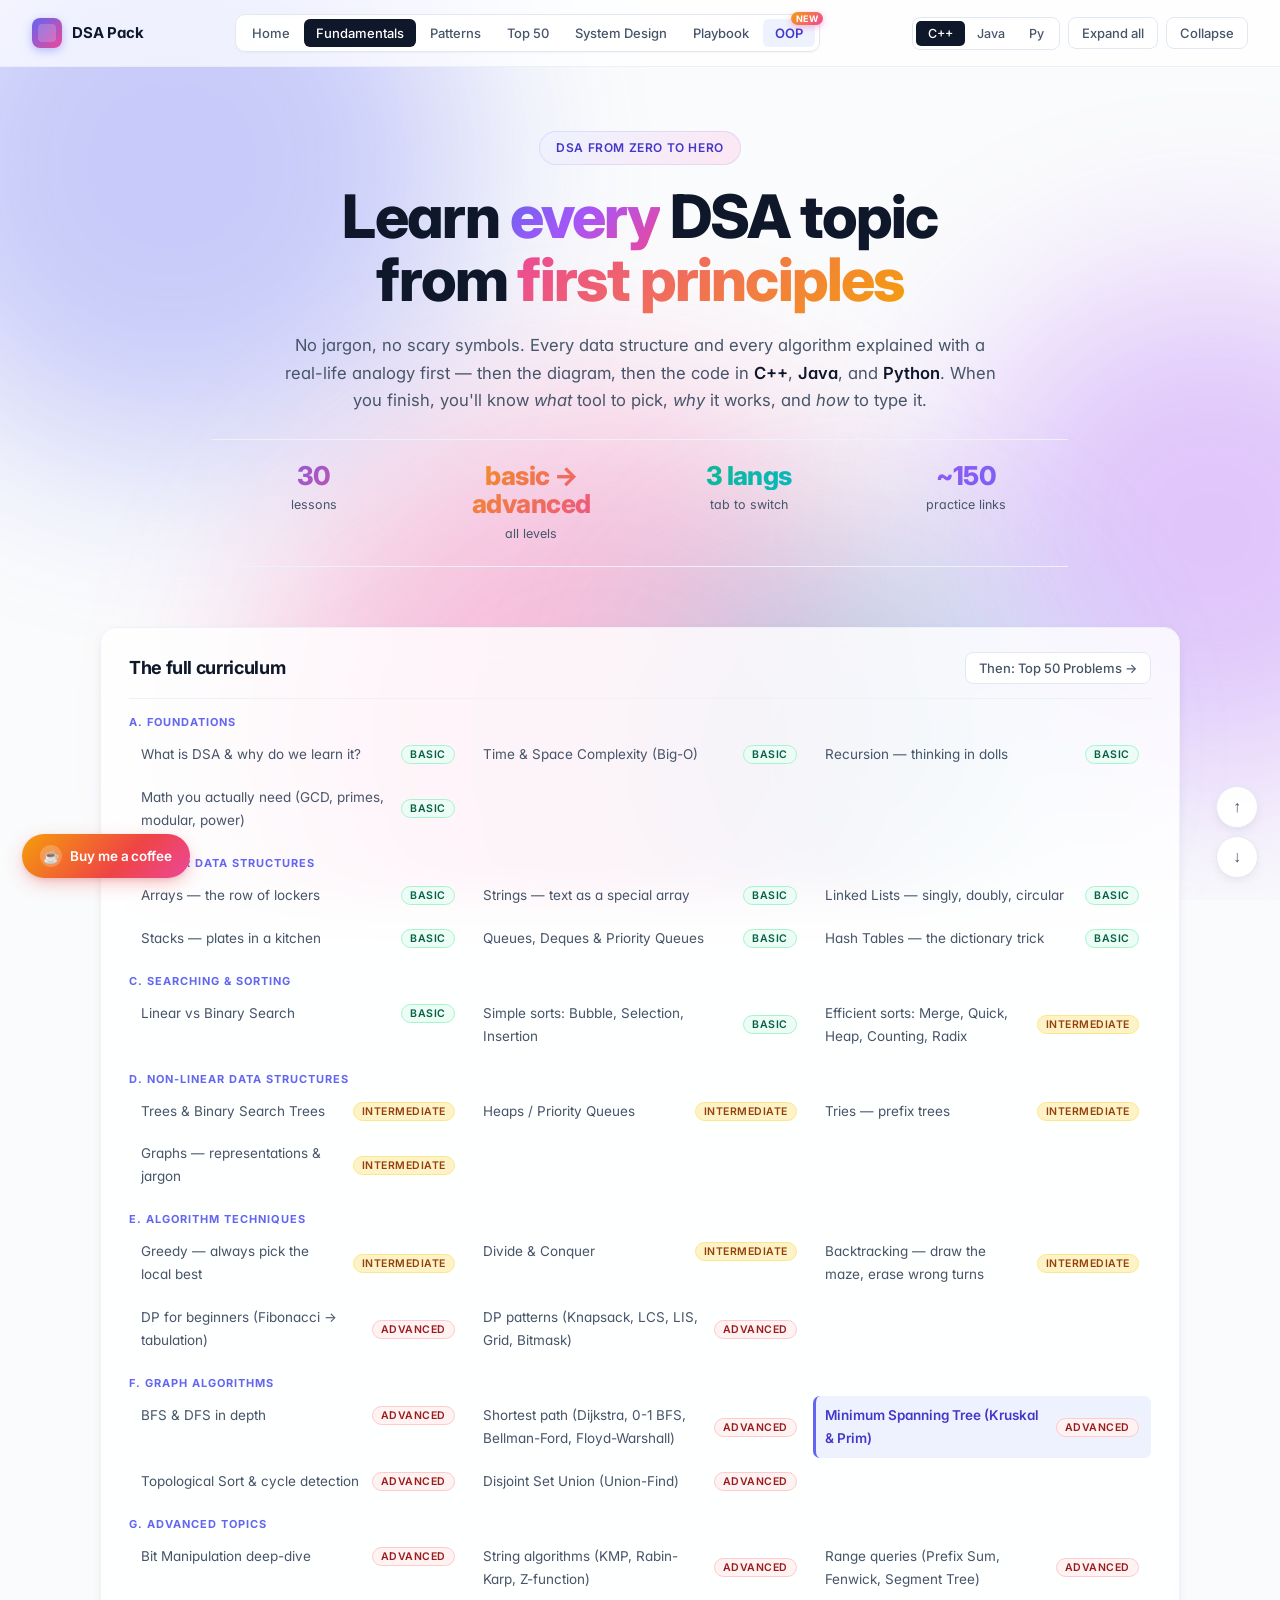
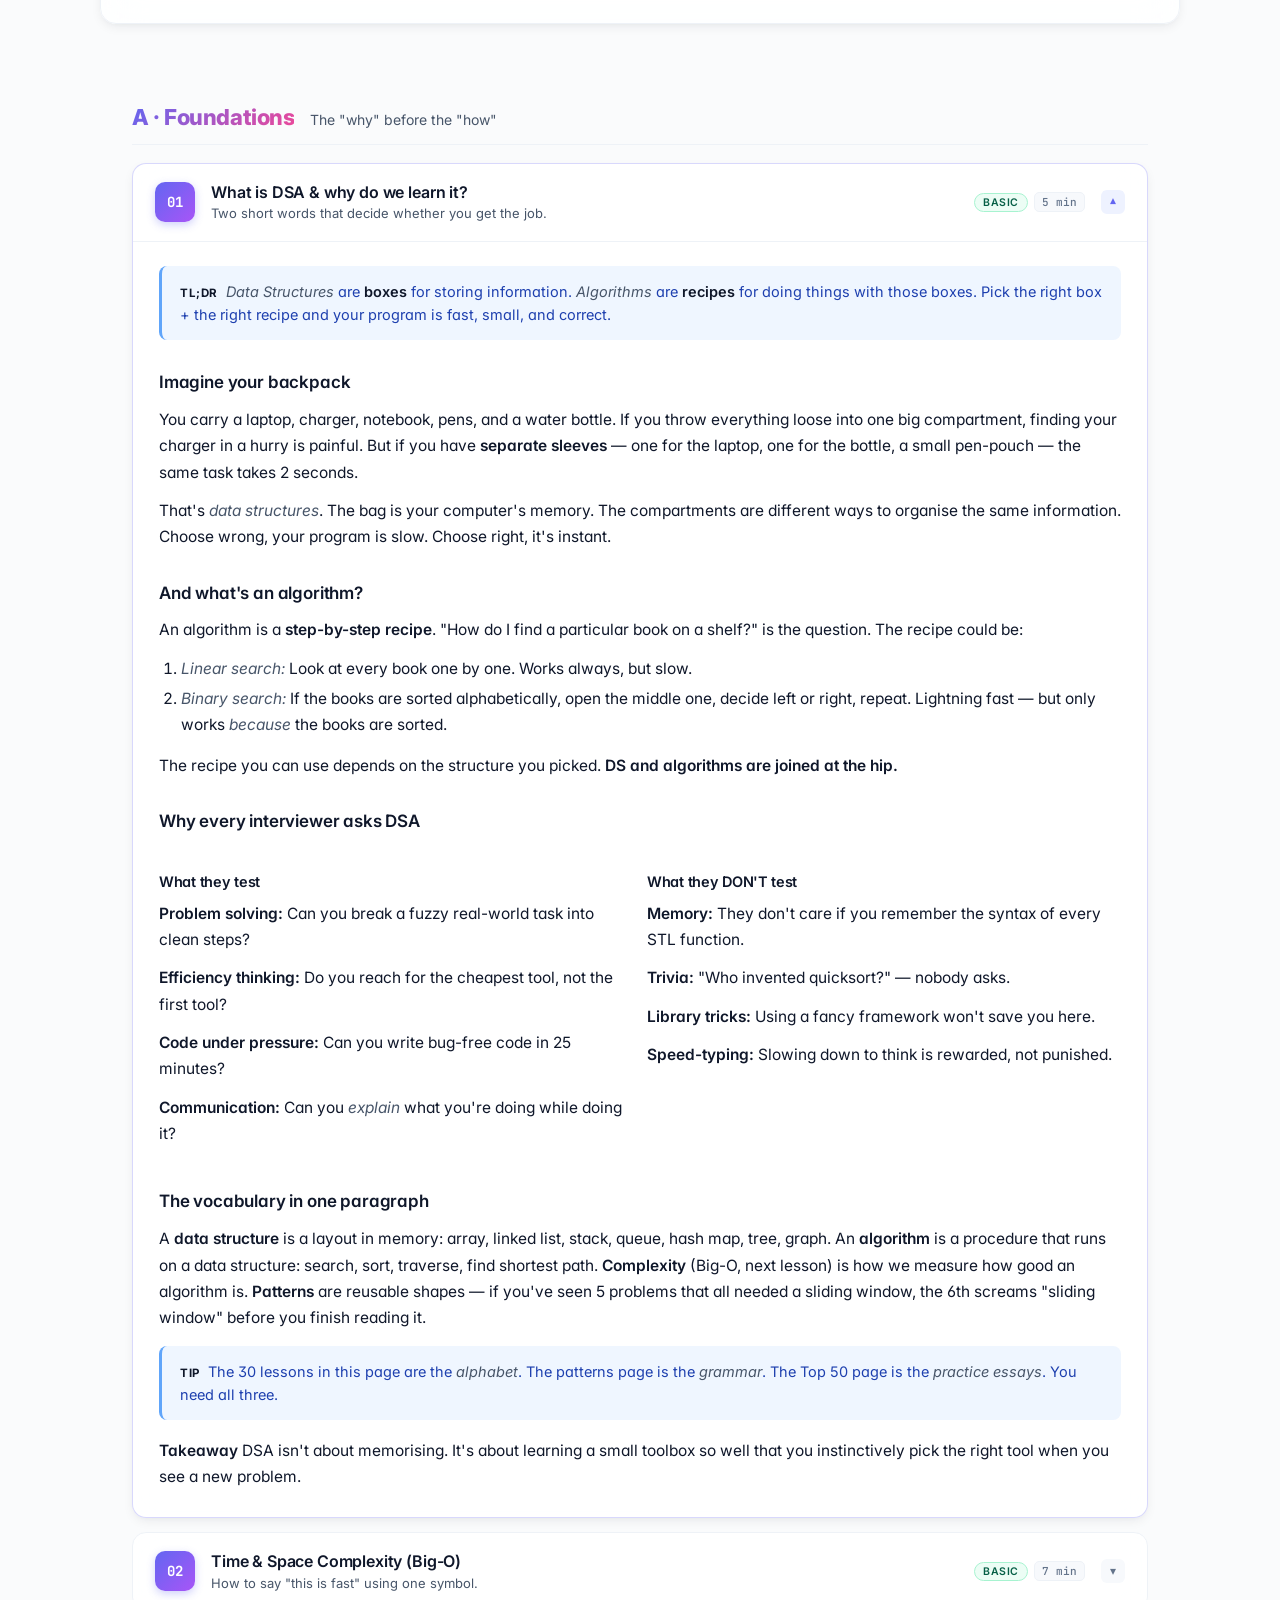
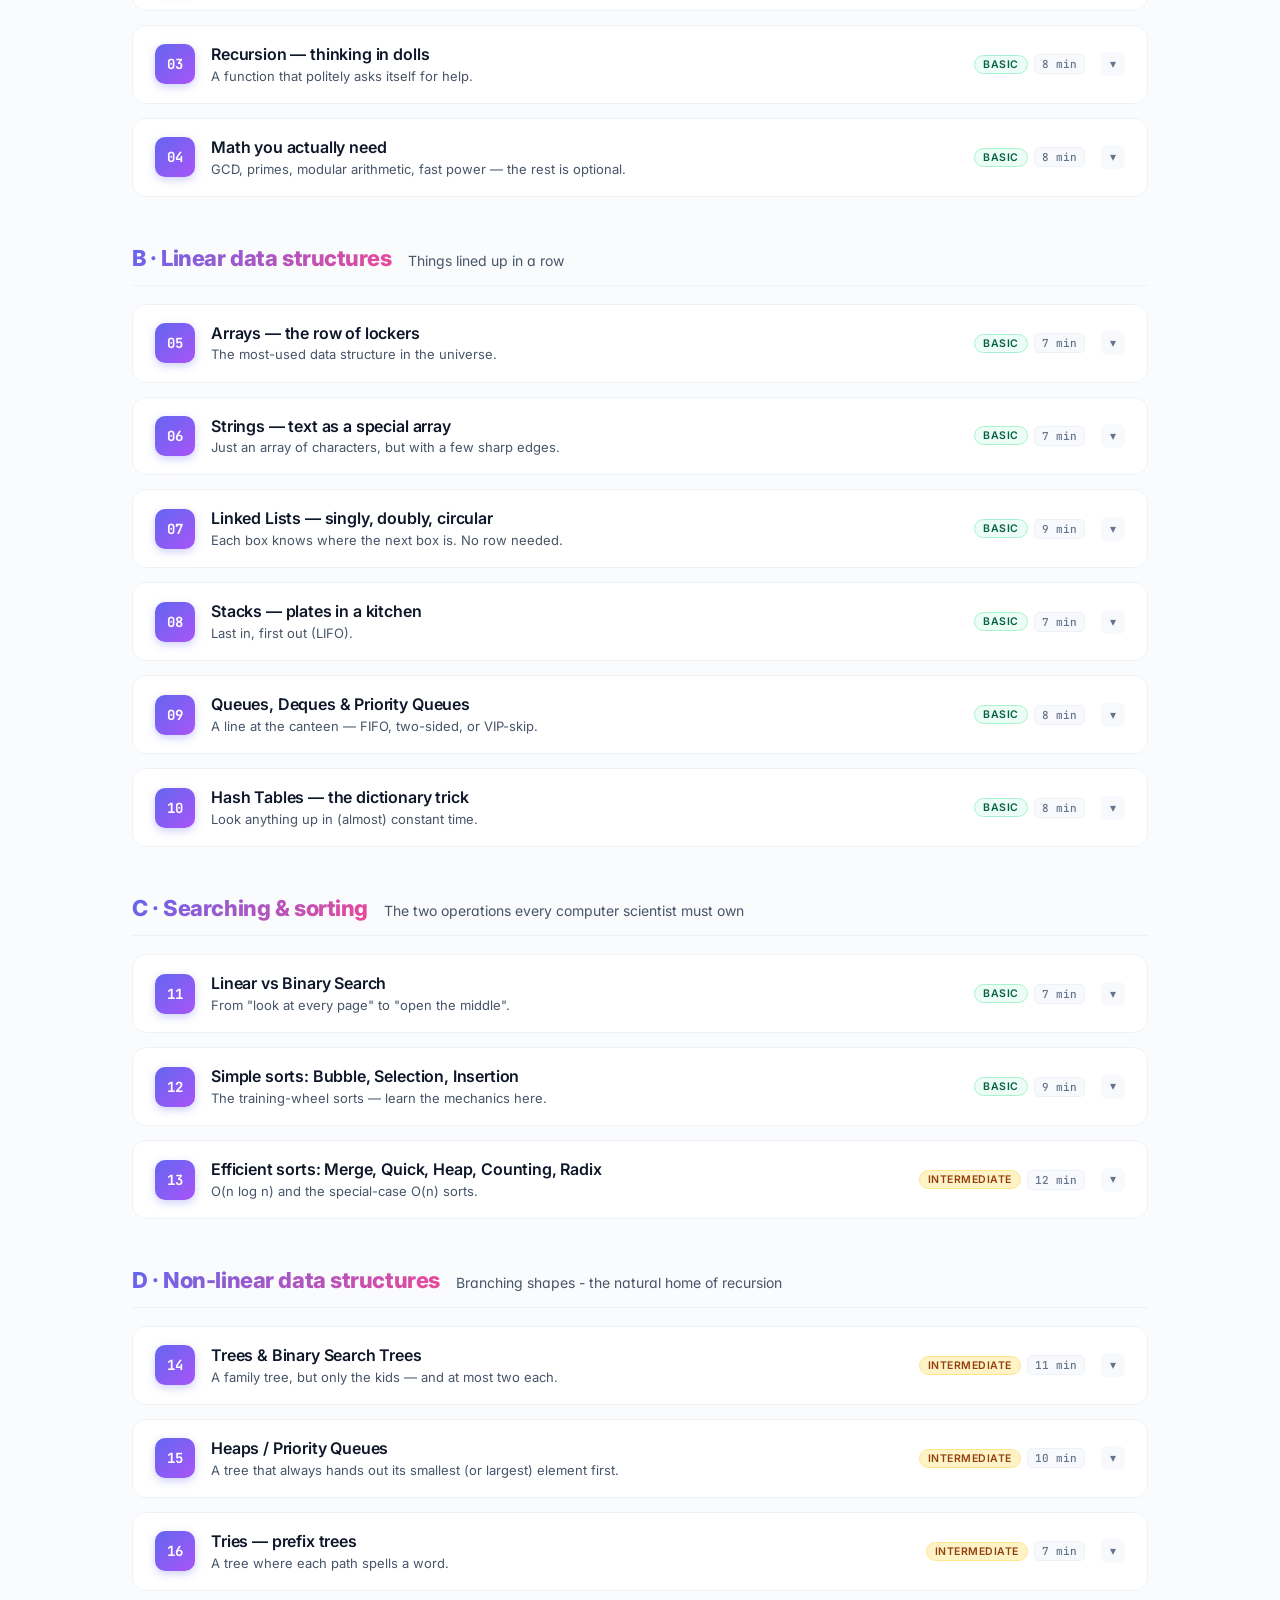
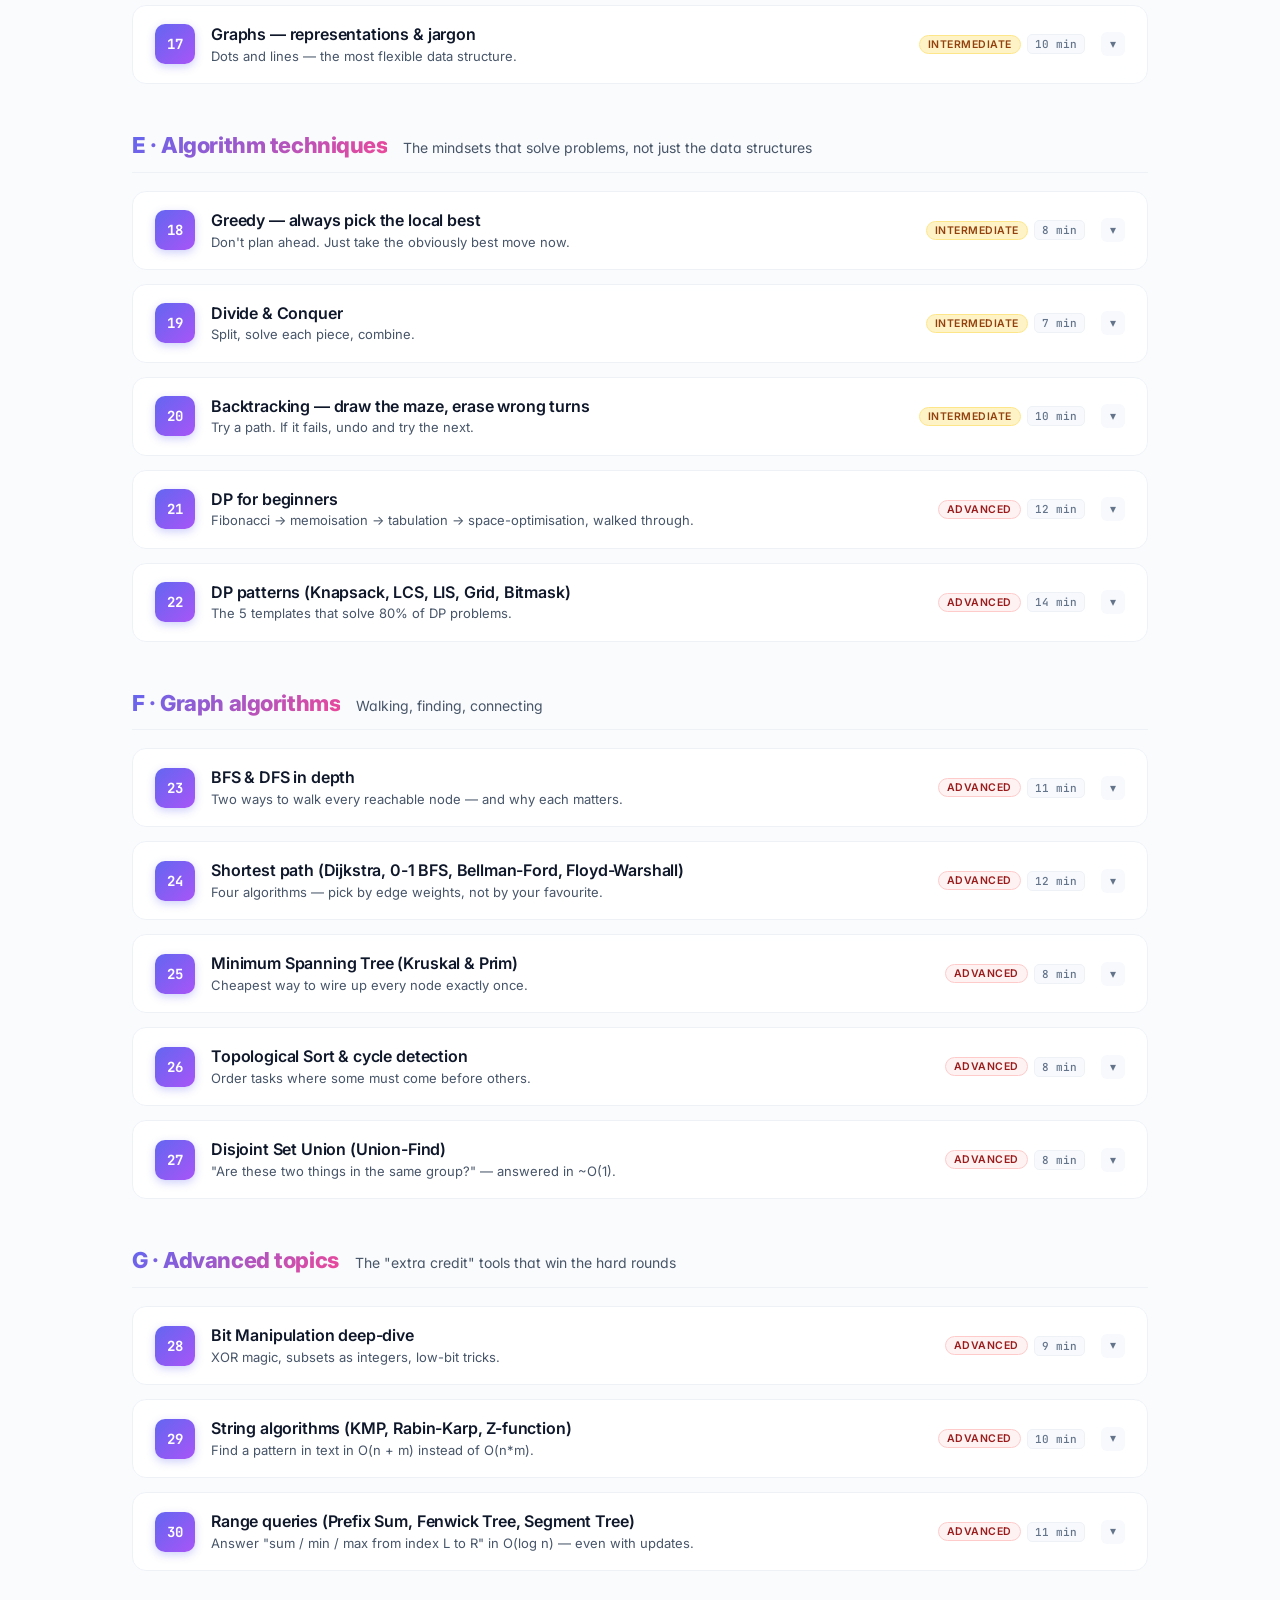
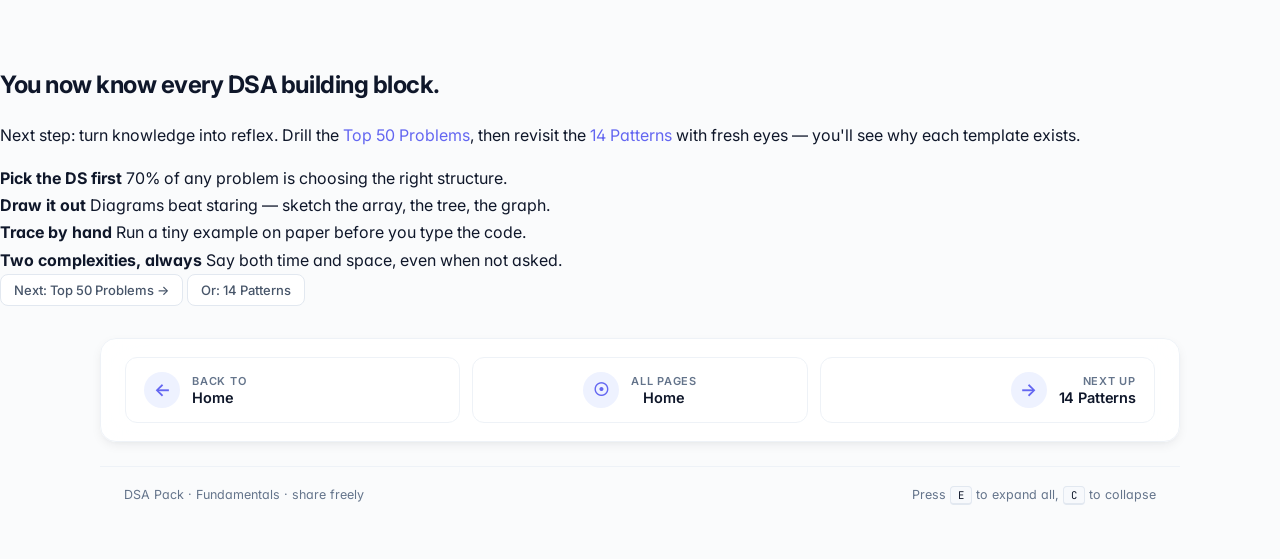
==== commit 2d73564b: "Add files via upload" ====
--- a/dsa-fundamentals.html
+++ b/dsa-fundamentals.html
@@ -1,4819 +1,4821 @@
-<!DOCTYPE html>
-<html lang="en">
-<head>
-  <meta charset="UTF-8" />
-  <meta name="viewport" content="width=device-width, initial-scale=1.0, viewport-fit=cover" />
-  <meta name="theme-color" content="#0F1A2E" />
-  <meta name="description" content="DSA Fundamentals - every Data Structure and Algorithm from absolute basics to advanced, explained from first principles with real-world analogies + C++, Java and Python code." />
-
-  <meta property="og:title" content="DSA Fundamentals - From Zero to Hero" />
-  <meta property="og:description" content="Every DS &amp; algorithm explained from first principles. Arrays to Segment Trees. C++, Java, Python." />
-  <meta property="og:type" content="website" />
-  <meta property="og:image" content="assets/dsa-hero.svg" />
-
-  <title>DSA Fundamentals - DSA Pack</title>
-  <link rel="icon" type="image/svg+xml" href="assets/dsa-hero.svg" />
-  <link rel="stylesheet" href="dsa.css" />
-</head>
-<body>
-
-<div class="progress-bar" id="progress"></div>
-
-<header class="topbar">
-  <div class="topbar-inner">
-    <a href="index.html" class="brand bare" aria-label="DSA Pack home">
-      <span class="brand-dot"></span>
-      <span>DSA Pack</span>
-    </a>
-
-    <nav class="nav-tabs" aria-label="Pack navigation">
-      <a class="nav-tab home-tab"    href="index.html">Home</a>
-      <a class="nav-tab active"      href="dsa-fundamentals.html">Fundamentals</a>
-      <a class="nav-tab"             href="dsa.html">Patterns</a>
-      <a class="nav-tab"             href="top-50-problems.html">Top 50</a>
-      <a class="nav-tab"             href="system-design.html">System Design</a>
-      <a class="nav-tab"             href="interview-playbook.html">Playbook</a>
-    </nav>
-
-    <div class="topbar-actions">
-      <div class="lang-switcher" role="group" aria-label="Code language">
-        <button data-lang="cpp">C++</button>
-        <button data-lang="java">Java</button>
-        <button data-lang="python">Py</button>
-      </div>
-      <button class="btn" id="expand-all">Expand all</button>
-      <button class="btn" id="collapse-all">Collapse</button>
-    </div>
-  </div>
-</header>
-
-<!-- ============== HERO ============== -->
-<section class="hero" id="top">
-  <p class="eyebrow">DSA from zero to hero</p>
-  <h1>Learn <span class="accent">every</span> DSA topic<br>from <span class="accent2">first principles</span></h1>
-  <p class="lede">
-    No jargon, no scary symbols. Every data structure and every algorithm explained
-    with a real-life analogy first &mdash; then the diagram, then the code in
-    <strong>C++</strong>, <strong>Java</strong>, and <strong>Python</strong>.
-    When you finish, you'll know <em>what</em> tool to pick, <em>why</em> it works, and <em>how</em> to type it.
-  </p>
-  <img src="assets/dsa-hero.svg" alt="DSA brain learning" class="hero-mascot" />
-  <div class="hero-stats">
-    <div class="hero-stat"><span class="num">30</span><span class="label">lessons</span></div>
-    <div class="hero-stat"><span class="num orange">basic &rarr; advanced</span><span class="label">all levels</span></div>
-    <div class="hero-stat"><span class="num green">3 langs</span><span class="label">tab to switch</span></div>
-    <div class="hero-stat"><span class="num purple">~150</span><span class="label">practice links</span></div>
-  </div>
-</section>
-
-<!-- ============== TOC ============== -->
-<nav class="toc" id="contents" aria-label="Contents">
-  <div class="toc-head">
-    <h2>The full curriculum</h2>
-    <div class="toc-controls">
-      <a class="btn" href="top-50-problems.html">Then: Top 50 Problems &rarr;</a>
-    </div>
-  </div>
-
-  <div class="toc-section">A. Foundations</div>
-  <ol>
-    <li><a href="#lesson-1"><span class="title">What is DSA &amp; why do we learn it?</span> <span class="badge basic">basic</span></a></li>
-    <li><a href="#lesson-2"><span class="title">Time &amp; Space Complexity (Big-O)</span> <span class="badge basic">basic</span></a></li>
-    <li><a href="#lesson-3"><span class="title">Recursion - thinking in dolls</span> <span class="badge basic">basic</span></a></li>
-    <li><a href="#lesson-4"><span class="title">Math you actually need (GCD, primes, modular, power)</span> <span class="badge basic">basic</span></a></li>
-  </ol>
-
-  <div class="toc-section">B. Linear data structures</div>
-  <ol start="5">
-    <li><a href="#lesson-5"><span class="title">Arrays - the row of lockers</span> <span class="badge basic">basic</span></a></li>
-    <li><a href="#lesson-6"><span class="title">Strings - text as a special array</span> <span class="badge basic">basic</span></a></li>
-    <li><a href="#lesson-7"><span class="title">Linked Lists - singly, doubly, circular</span> <span class="badge basic">basic</span></a></li>
-    <li><a href="#lesson-8"><span class="title">Stacks - plates in a kitchen</span> <span class="badge basic">basic</span></a></li>
-    <li><a href="#lesson-9"><span class="title">Queues, Deques &amp; Priority Queues</span> <span class="badge basic">basic</span></a></li>
-    <li><a href="#lesson-10"><span class="title">Hash Tables - the dictionary trick</span> <span class="badge basic">basic</span></a></li>
-  </ol>
-
-  <div class="toc-section">C. Searching &amp; sorting</div>
-  <ol start="11">
-    <li><a href="#lesson-11"><span class="title">Linear vs Binary Search</span> <span class="badge basic">basic</span></a></li>
-    <li><a href="#lesson-12"><span class="title">Simple sorts: Bubble, Selection, Insertion</span> <span class="badge basic">basic</span></a></li>
-    <li><a href="#lesson-13"><span class="title">Efficient sorts: Merge, Quick, Heap, Counting, Radix</span> <span class="badge intermediate">intermediate</span></a></li>
-  </ol>
-
-  <div class="toc-section">D. Non-linear data structures</div>
-  <ol start="14">
-    <li><a href="#lesson-14"><span class="title">Trees &amp; Binary Search Trees</span> <span class="badge intermediate">intermediate</span></a></li>
-    <li><a href="#lesson-15"><span class="title">Heaps / Priority Queues</span> <span class="badge intermediate">intermediate</span></a></li>
-    <li><a href="#lesson-16"><span class="title">Tries - prefix trees</span> <span class="badge intermediate">intermediate</span></a></li>
-    <li><a href="#lesson-17"><span class="title">Graphs - representations &amp; jargon</span> <span class="badge intermediate">intermediate</span></a></li>
-  </ol>
-
-  <div class="toc-section">E. Algorithm techniques</div>
-  <ol start="18">
-    <li><a href="#lesson-18"><span class="title">Greedy - always pick the local best</span> <span class="badge intermediate">intermediate</span></a></li>
-    <li><a href="#lesson-19"><span class="title">Divide &amp; Conquer</span> <span class="badge intermediate">intermediate</span></a></li>
-    <li><a href="#lesson-20"><span class="title">Backtracking - draw the maze, erase wrong turns</span> <span class="badge intermediate">intermediate</span></a></li>
-    <li><a href="#lesson-21"><span class="title">DP for beginners (Fibonacci &rarr; tabulation)</span> <span class="badge advanced">advanced</span></a></li>
-    <li><a href="#lesson-22"><span class="title">DP patterns (Knapsack, LCS, LIS, Grid, Bitmask)</span> <span class="badge advanced">advanced</span></a></li>
-  </ol>
-
-  <div class="toc-section">F. Graph algorithms</div>
-  <ol start="23">
-    <li><a href="#lesson-23"><span class="title">BFS &amp; DFS in depth</span> <span class="badge advanced">advanced</span></a></li>
-    <li><a href="#lesson-24"><span class="title">Shortest path (Dijkstra, 0-1 BFS, Bellman-Ford, Floyd-Warshall)</span> <span class="badge advanced">advanced</span></a></li>
-    <li><a href="#lesson-25"><span class="title">Minimum Spanning Tree (Kruskal &amp; Prim)</span> <span class="badge advanced">advanced</span></a></li>
-    <li><a href="#lesson-26"><span class="title">Topological Sort &amp; cycle detection</span> <span class="badge advanced">advanced</span></a></li>
-    <li><a href="#lesson-27"><span class="title">Disjoint Set Union (Union-Find)</span> <span class="badge advanced">advanced</span></a></li>
-  </ol>
-
-  <div class="toc-section">G. Advanced topics</div>
-  <ol start="28">
-    <li><a href="#lesson-28"><span class="title">Bit Manipulation deep-dive</span> <span class="badge advanced">advanced</span></a></li>
-    <li><a href="#lesson-29"><span class="title">String algorithms (KMP, Rabin-Karp, Z-function)</span> <span class="badge advanced">advanced</span></a></li>
-    <li><a href="#lesson-30"><span class="title">Range queries (Prefix Sum, Fenwick, Segment Tree)</span> <span class="badge advanced">advanced</span></a></li>
-  </ol>
-</nav>
-
-<main class="lessons">
-
-<div class="section-break"><span class="label">A &middot; Foundations</span> <span class="sub">The "why" before the "how"</span></div>
-
-<!-- ============== LESSON 1 - What is DSA ============== -->
-<details class="lesson" id="lesson-1" open>
-  <summary>
-    <span class="num">01</span>
-    <span class="heading">
-      <span class="title">What is DSA &amp; why do we learn it?</span>
-      <span class="subtitle">Two short words that decide whether you get the job.</span>
-    </span>
-    <span class="meta"><span class="badge basic">basic</span><span class="reading-time">5 min</span></span>
-    <span class="chevron">&#9662;</span>
-  </summary>
-  <div class="lesson-body">
-    <div class="tldr"><strong>TL;DR</strong> <em>Data Structures</em> are <strong>boxes</strong> for storing information. <em>Algorithms</em> are <strong>recipes</strong> for doing things with those boxes. Pick the right box + the right recipe and your program is fast, small, and correct.</div>
-
-    <h3>Imagine your backpack</h3>
-    <p>You carry a laptop, charger, notebook, pens, and a water bottle. If you throw everything loose into one big compartment, finding your charger in a hurry is painful. But if you have <strong>separate sleeves</strong> &mdash; one for the laptop, one for the bottle, a small pen-pouch &mdash; the same task takes 2 seconds.</p>
-    <p>That's <em>data structures</em>. The bag is your computer's memory. The compartments are different ways to organise the same information. Choose wrong, your program is slow. Choose right, it's instant.</p>
-
-    <h3>And what's an algorithm?</h3>
-    <p>An algorithm is a <strong>step-by-step recipe</strong>. "How do I find a particular book on a shelf?" is the question. The recipe could be:</p>
-    <ol>
-      <li><em>Linear search:</em> Look at every book one by one. Works always, but slow.</li>
-      <li><em>Binary search:</em> If the books are sorted alphabetically, open the middle one, decide left or right, repeat. Lightning fast &mdash; but only works <em>because</em> the books are sorted.</li>
-    </ol>
-    <p>The recipe you can use depends on the structure you picked. <strong>DS and algorithms are joined at the hip.</strong></p>
-
-    <h3>Why every interviewer asks DSA</h3>
-    <div class="cols-2">
-      <div class="col-card do">
-        <h4>What they test</h4>
-        <p><strong>Problem solving:</strong> Can you break a fuzzy real-world task into clean steps?</p>
-        <p><strong>Efficiency thinking:</strong> Do you reach for the cheapest tool, not the first tool?</p>
-        <p><strong>Code under pressure:</strong> Can you write bug-free code in 25 minutes?</p>
-        <p><strong>Communication:</strong> Can you <em>explain</em> what you're doing while doing it?</p>
-      </div>
-      <div class="col-card dont">
-        <h4>What they DON'T test</h4>
-        <p><strong>Memory:</strong> They don't care if you remember the syntax of every STL function.</p>
-        <p><strong>Trivia:</strong> "Who invented quicksort?" &mdash; nobody asks.</p>
-        <p><strong>Library tricks:</strong> Using a fancy framework won't save you here.</p>
-        <p><strong>Speed-typing:</strong> Slowing down to think is rewarded, not punished.</p>
-      </div>
-    </div>
-
-    <h3>The vocabulary in one paragraph</h3>
-    <p>A <strong>data structure</strong> is a layout in memory: array, linked list, stack, queue, hash map, tree, graph. An <strong>algorithm</strong> is a procedure that runs on a data structure: search, sort, traverse, find shortest path. <strong>Complexity</strong> (Big-O, next lesson) is how we measure how good an algorithm is. <strong>Patterns</strong> are reusable shapes &mdash; if you've seen 5 problems that all needed a sliding window, the 6th screams "sliding window" before you finish reading it.</p>
-
-    <div class="callout tip"><strong>Tip</strong> The 30 lessons in this page are the <em>alphabet</em>. The patterns page is the <em>grammar</em>. The Top 50 page is the <em>practice essays</em>. You need all three.</div>
-
-    <div class="callout takeaway"><strong>Takeaway</strong> DSA isn't about memorising. It's about learning a small toolbox so well that you instinctively pick the right tool when you see a new problem.</div>
-  </div>
-</details>
-
-<!-- ============== LESSON 2 - Big-O ============== -->
-<details class="lesson" id="lesson-2">
-  <summary>
-    <span class="num">02</span>
-    <span class="heading">
-      <span class="title">Time &amp; Space Complexity (Big-O)</span>
-      <span class="subtitle">How to say "this is fast" using one symbol.</span>
-    </span>
-    <span class="meta"><span class="badge basic">basic</span><span class="reading-time">7 min</span></span>
-    <span class="chevron">&#9662;</span>
-  </summary>
-  <div class="lesson-body">
-    <div class="tldr"><strong>TL;DR</strong> Big-O tells you <strong>how much slower</strong> your program gets when the input gets bigger. <code>O(n)</code> means "double the input, double the time". <code>O(n&sup2;)</code> means "double the input, four times the time".</div>
-
-    <h3>The cafeteria analogy</h3>
-    <p>You are buying lunch coupons for everyone on your team.</p>
-    <ul>
-      <li><strong>O(1) - constant:</strong> The cafeteria sells a "whole team pack" for one fixed price. 5 people or 50 people &mdash; same effort.</li>
-      <li><strong>O(log n) - logarithmic:</strong> You ask the cashier to split the team into halves, then halves again, and only the smaller half pays. Even for 1000 people it takes ~10 splits. Crazy fast.</li>
-      <li><strong>O(n) - linear:</strong> You stand in line and pay for each teammate one by one. 50 teammates = 50 payments.</li>
-      <li><strong>O(n log n) - linearithmic:</strong> Each teammate pays, but they also help sort the team roster &mdash; a tiny extra log-n work per person. Still very acceptable.</li>
-      <li><strong>O(n&sup2;) - quadratic:</strong> For every teammate, you check their coupon against every other teammate's coupon. 50 teammates = 2500 checks. Ouch.</li>
-      <li><strong>O(2&#710;n) - exponential:</strong> You try every possible subset of the team. 30 people &rarr; a billion subsets. The cafeteria closes before you finish.</li>
-    </ul>
-
-    <div class="illustration">
-      <img src="assets/complexity-chart.svg" alt="Big-O complexity comparison" />
-      <div class="caption">The lower the curve, the slower it grows. Memorise this picture.</div>
-    </div>
-
-    <h3>The ladder (memorise the order)</h3>
-    <div class="table-wrap"><table class="dsa-table">
-      <thead><tr><th>Big-O</th><th>Vibe</th><th>Typical algorithm</th><th>n = 10<sup>6</sup></th></tr></thead>
-      <tbody>
-        <tr><td><code>O(1)</code></td>       <td class="good">instant</td>   <td>hash lookup, array index</td>        <td class="good">~ns</td></tr>
-        <tr><td><code>O(log n)</code></td>   <td class="good">excellent</td> <td>binary search, balanced tree</td>    <td class="good">~20 steps</td></tr>
-        <tr><td><code>O(n)</code></td>       <td class="good">linear</td>    <td>one pass over data</td>              <td class="good">~1M steps</td></tr>
-        <tr><td><code>O(n log n)</code></td> <td class="good">very good</td> <td>good sorts, heap ops</td>           <td class="good">~20M steps</td></tr>
-        <tr><td><code>O(n&sup2;)</code></td>    <td class="meh">ok if n &lt; 10<sup>4</sup></td><td>two nested loops</td>     <td class="bad">~10<sup>12</sup> &mdash; TLE</td></tr>
-        <tr><td><code>O(2&#710;n)</code></td>   <td class="bad">brute subsets</td><td>backtracking</td>                <td class="bad">won't finish</td></tr>
-        <tr><td><code>O(n!)</code></td>      <td class="bad">brute permute</td><td>brute TSP</td>                     <td class="bad">won't finish</td></tr>
-      </tbody>
-    </table></div>
-
-    <h3>How to compute Big-O in 30 seconds</h3>
-    <ol>
-      <li>Find every loop. One loop over <code>n</code> is O(n). Two nested loops = O(n&times;n) = O(n&sup2;).</li>
-      <li>Recursive calls: count the call tree. Each call spawns 2 sub-calls and depth is <code>n</code>? O(2&#710;n).</li>
-      <li>Drop the constants: <code>5n + 100</code> is just <code>O(n)</code>. <code>n&sup2; + n</code> is <code>O(n&sup2;)</code>.</li>
-      <li>Space = the biggest extra memory you allocate (helper array, hash map, recursion stack).</li>
-    </ol>
-
-    <h3>The 10<sup>8</sup> rule</h3>
-    <p>Modern judges do about <strong>10<sup>8</sup> simple operations per second</strong>. Multiply your Big-O by the input size. If the answer is bigger than 10<sup>8</sup>, your code will TLE. Always do this multiplication <em>before</em> coding.</p>
-
-    <h3>Space matters too</h3>
-    <p>Time is usually the bottleneck, but space hides bugs. An <code>O(n)</code> hash map on 1 billion items will crash the JVM. A recursion 100,000 deep will stack-overflow. Always state both.</p>
-
-    <div class="callout warn"><strong>Common trap</strong> Hidden loops! In Java <code>str + str</code> is O(n). In Python <code>list.insert(0, x)</code> is O(n). In C++ <code>vector.erase(begin)</code> is O(n). When a "single line" sits inside a loop, check what it actually costs.</div>
-
-    <h3>Quick recognition by constraint</h3>
-    <div class="table-wrap"><table class="dsa-table">
-      <thead><tr><th>If n is at most&hellip;</th><th>Aim for</th></tr></thead>
-      <tbody>
-        <tr><td>10</td>              <td>O(n!) backtracking</td></tr>
-        <tr><td>20</td>              <td>O(2&#710;n) bitmask</td></tr>
-        <tr><td>500</td>             <td>O(n&sup3;)</td></tr>
-        <tr><td>5,000</td>            <td>O(n&sup2;)</td></tr>
-        <tr><td>10<sup>5</sup></td>  <td>O(n log n)</td></tr>
-        <tr><td>10<sup>6</sup></td>  <td>O(n)</td></tr>
-        <tr><td>10<sup>9</sup></td>  <td>O(log n) or pure math</td></tr>
-      </tbody>
-    </table></div>
-
-    <div class="callout takeaway"><strong>Takeaway</strong> Before you write a single line, predict its Big-O and check it fits in the time limit. The minute you spend doing this saves the hour you'd waste rewriting.</div>
-  </div>
-</details>
-
-<!-- ============== LESSON 3 - Recursion ============== -->
-<details class="lesson" id="lesson-3">
-  <summary>
-    <span class="num">03</span>
-    <span class="heading">
-      <span class="title">Recursion - thinking in dolls</span>
-      <span class="subtitle">A function that politely asks itself for help.</span>
-    </span>
-    <span class="meta"><span class="badge basic">basic</span><span class="reading-time">8 min</span></span>
-    <span class="chevron">&#9662;</span>
-  </summary>
-  <div class="lesson-body">
-    <div class="tldr"><strong>TL;DR</strong> A recursive function solves a problem by calling a <em>smaller version of itself</em>, until the problem becomes trivial. Two musts: a <strong>base case</strong> (the small problem) and a <strong>recursive step</strong> (how to break the big problem into smaller ones).</div>
-
-    <h3>The matryoshka doll</h3>
-    <p>You know those Russian dolls that hide a smaller doll inside? Open the doll &mdash; smaller doll. Open that &mdash; even smaller. At some point you reach the tiniest doll which has nothing inside. That's recursion: every call hides a slightly smaller call, until you hit the tiny base case.</p>
-
-    <h3>Skeleton you'll write 1000 times</h3>
-    <div class="code-tabs" data-snippet="recursion-skeleton">
-      <div class="tab-strip">
-        <button class="tab active" data-lang="cpp">C++</button>
-        <button class="tab" data-lang="java">Java</button>
-        <button class="tab" data-lang="python">Python</button>
-      </div>
-      <pre class="tab-pane active" data-lang="cpp"><code>ReturnType solve(args) {
-    if (base_case_reached) return trivial_answer;  // STOP
-    // make the problem smaller
-    auto sub = solve(smaller_args);
-    return combine(sub, args);
-}</code></pre>
-      <pre class="tab-pane" data-lang="java"><code>ReturnType solve(Args args) {
-    if (baseCaseReached) return trivialAnswer;
-    var sub = solve(smallerArgs);
-    return combine(sub, args);
-}</code></pre>
-      <pre class="tab-pane" data-lang="python"><code>def solve(args):
-    if base_case_reached:
-        return trivial_answer
-    sub = solve(smaller_args)
-    return combine(sub, args)</code></pre>
-    </div>
-
-    <h3>Worked example 1 - Factorial</h3>
-    <p><code>5! = 5 &times; 4 &times; 3 &times; 2 &times; 1 = 120</code>. The trick: <code>n! = n &times; (n-1)!</code>. The base case: <code>0! = 1</code>.</p>
-    <div class="code-tabs" data-snippet="factorial">
-      <div class="tab-strip">
-        <button class="tab active" data-lang="cpp">C++</button>
-        <button class="tab" data-lang="java">Java</button>
-        <button class="tab" data-lang="python">Python</button>
-      </div>
-      <pre class="tab-pane active" data-lang="cpp"><code>long long fact(int n) {
-    if (n &lt;= 1) return 1;          // base case
-    return (long long)n * fact(n - 1);  // smaller call
-}</code></pre>
-      <pre class="tab-pane" data-lang="java"><code>long fact(int n) {
-    if (n &lt;= 1) return 1;
-    return (long) n * fact(n - 1);
-}</code></pre>
-      <pre class="tab-pane" data-lang="python"><code>def fact(n):
-    if n &lt;= 1:
-        return 1
-    return n * fact(n - 1)</code></pre>
-    </div>
-
-    <h3>Worked example 2 - Fibonacci (and a warning)</h3>
-    <p><code>fib(n) = fib(n-1) + fib(n-2)</code>, base cases <code>fib(0)=0, fib(1)=1</code>. Beautifully short. <strong>Also disastrously slow</strong> &mdash; <code>fib(40)</code> takes seconds because the same sub-call is repeated millions of times.</p>
-    <div class="code-tabs" data-snippet="fib-naive">
-      <div class="tab-strip">
-        <button class="tab active" data-lang="cpp">C++</button>
-        <button class="tab" data-lang="java">Java</button>
-        <button class="tab" data-lang="python">Python</button>
-      </div>
-      <pre class="tab-pane active" data-lang="cpp"><code>int fib(int n) {
-    if (n &lt; 2) return n;
-    return fib(n - 1) + fib(n - 2);   // O(2^n) - way too slow
-}</code></pre>
-      <pre class="tab-pane" data-lang="java"><code>int fib(int n) {
-    if (n &lt; 2) return n;
-    return fib(n - 1) + fib(n - 2);
-}</code></pre>
-      <pre class="tab-pane" data-lang="python"><code>def fib(n):
-    if n &lt; 2:
-        return n
-    return fib(n - 1) + fib(n - 2)</code></pre>
-    </div>
-    <p>We fix this with <strong>memoisation</strong> (cache the answers) in Lesson 21. That's actually how Dynamic Programming is born.</p>
-
-    <h3>Recursion has a price</h3>
-    <p>Every call sits on a stack of pending calls. If recursion goes 1 million deep, you run out of stack memory. Watch for:</p>
-    <ul>
-      <li><strong>Java/C++:</strong> ~10,000&ndash;100,000 default stack frames. Bigger? Use iteration or increase JVM stack.</li>
-      <li><strong>Python:</strong> default limit 1000. Raise with <code>sys.setrecursionlimit(10**6)</code>.</li>
-      <li><strong>Tail recursion:</strong> Some languages turn it into a loop. C++/Java/Python do <em>not</em>, so don't rely on it.</li>
-    </ul>
-
-    <h3>How to <em>think</em> recursively (the 3 questions)</h3>
-    <ol>
-      <li><strong>What is the base case?</strong> The smallest input where the answer is obvious.</li>
-      <li><strong>What is the recursive case?</strong> Express <code>f(n)</code> in terms of <code>f(smaller)</code>.</li>
-      <li><strong>Trust the recursion.</strong> Assume <code>f(smaller)</code> returns the right answer. Don't trace it all the way down &mdash; you'll go mad.</li>
-    </ol>
-
-    <div class="callout tip"><strong>Tip</strong> Most tree, graph, backtracking, and DP problems are recursive at heart. Once recursion clicks, those four topics collapse into one mental model.</div>
-
-    <h3>Practice</h3>
-    <div class="practice">
-      <a href="https://leetcode.com/problems/fibonacci-number/" target="_blank" rel="noopener">LC 509 &middot; Fibonacci Number <span class="diff easy">easy</span></a>
-      <a href="https://leetcode.com/problems/power-of-two/" target="_blank" rel="noopener">LC 231 &middot; Power of Two <span class="diff easy">easy</span></a>
-      <a href="https://leetcode.com/problems/reverse-string/" target="_blank" rel="noopener">LC 344 &middot; Reverse String <span class="diff easy">easy</span></a>
-      <a href="https://leetcode.com/problems/pow-x-n/" target="_blank" rel="noopener">LC 50 &middot; Pow(x, n) <span class="diff med">med</span></a>
-      <a href="https://leetcode.com/problems/sum-of-left-leaves/" target="_blank" rel="noopener">LC 404 &middot; Sum of Left Leaves <span class="diff easy">easy</span></a>
-    </div>
-
-    <div class="callout takeaway"><strong>Takeaway</strong> Recursion is just "I trust myself to solve a smaller version, then I combine the answer". Write the base case first, then the smaller call &mdash; the function almost writes itself.</div>
-  </div>
-</details>
-
-<!-- ============== LESSON 4 - Math for DSA ============== -->
-<details class="lesson" id="lesson-4">
-  <summary>
-    <span class="num">04</span>
-    <span class="heading">
-      <span class="title">Math you actually need</span>
-      <span class="subtitle">GCD, primes, modular arithmetic, fast power - the rest is optional.</span>
-    </span>
-    <span class="meta"><span class="badge basic">basic</span><span class="reading-time">8 min</span></span>
-    <span class="chevron">&#9662;</span>
-  </summary>
-  <div class="lesson-body">
-    <div class="tldr"><strong>TL;DR</strong> Interviews use less math than you fear. Master four mini-recipes: <strong>GCD</strong> (Euclid), <strong>primes</strong> (Sieve of Eratosthenes), <strong>modular arithmetic</strong> (mod under +, &minus;, &times;), and <strong>fast exponentiation</strong> (a^b in log b time). That's 90% of what shows up.</p></div>
-
-    <h3>1. GCD - Euclid's algorithm</h3>
-    <p>"What is the largest number that divides both 24 and 36?" Answer: 12. Doing this for huge numbers is fast: <code>gcd(a, b) = gcd(b, a mod b)</code>, until <code>b == 0</code>. Time: O(log min(a, b)).</p>
-    <div class="code-tabs" data-snippet="gcd">
-      <div class="tab-strip">
-        <button class="tab active" data-lang="cpp">C++</button>
-        <button class="tab" data-lang="java">Java</button>
-        <button class="tab" data-lang="python">Python</button>
-      </div>
-      <pre class="tab-pane active" data-lang="cpp"><code>int gcd(int a, int b) {
-    while (b) { a %= b; swap(a, b); }
-    return a;
-}
-// or just: __gcd(a, b);  in &lt;algorithm&gt;</code></pre>
-      <pre class="tab-pane" data-lang="java"><code>int gcd(int a, int b) {
-    while (b != 0) { int t = a % b; a = b; b = t; }
-    return a;
-}</code></pre>
-      <pre class="tab-pane" data-lang="python"><code>from math import gcd      # built-in is fastest
-# or hand-rolled:
-def my_gcd(a, b):
-    while b:
-        a, b = b, a % b
-    return a</code></pre>
-    </div>
-    <p><strong>LCM</strong> ("smallest common multiple") follows for free: <code>lcm(a, b) = a / gcd(a, b) * b</code>. Divide <em>before</em> multiply to avoid overflow.</p>
-
-    <h3>2. Primes - Sieve of Eratosthenes</h3>
-    <p>Need every prime up to <code>N</code>? Don't test each number for divisibility (too slow). Instead, write 2..N on a board, circle 2, cross out all multiples of 2, circle the next uncircled number (3), cross out its multiples, repeat. What survives is prime. Time: O(N log log N).</p>
-    <div class="code-tabs" data-snippet="sieve">
-      <div class="tab-strip">
-        <button class="tab active" data-lang="cpp">C++</button>
-        <button class="tab" data-lang="java">Java</button>
-        <button class="tab" data-lang="python">Python</button>
-      </div>
-      <pre class="tab-pane active" data-lang="cpp"><code>vector&lt;bool&gt; sieve(int N) {
-    vector&lt;bool&gt; isP(N + 1, true);
-    isP[0] = isP[1] = false;
-    for (int i = 2; (long long)i * i &lt;= N; ++i)
-        if (isP[i])
-            for (int j = i * i; j &lt;= N; j += i)
-                isP[j] = false;
-    return isP;
-}</code></pre>
-      <pre class="tab-pane" data-lang="java"><code>boolean[] sieve(int N) {
-    boolean[] isP = new boolean[N + 1];
-    Arrays.fill(isP, true);
-    isP[0] = isP[1] = false;
-    for (int i = 2; (long) i * i &lt;= N; i++)
-        if (isP[i])
-            for (int j = i * i; j &lt;= N; j += i)
-                isP[j] = false;
-    return isP;
-}</code></pre>
-      <pre class="tab-pane" data-lang="python"><code>def sieve(N):
-    is_p = [True] * (N + 1)
-    is_p[0] = is_p[1] = False
-    for i in range(2, int(N ** 0.5) + 1):
-        if is_p[i]:
-            for j in range(i * i, N + 1, i):
-                is_p[j] = False
-    return is_p</code></pre>
-    </div>
-
-    <p>For a <strong>single primality test</strong> on one number n, just try divisors up to <code>&radic;n</code>:</p>
-    <div class="code-tabs" data-snippet="is-prime">
-      <div class="tab-strip">
-        <button class="tab active" data-lang="cpp">C++</button>
-        <button class="tab" data-lang="java">Java</button>
-        <button class="tab" data-lang="python">Python</button>
-      </div>
-      <pre class="tab-pane active" data-lang="cpp"><code>bool isPrime(long long n) {
-    if (n &lt; 2) return false;
-    for (long long i = 2; i * i &lt;= n; ++i)
-        if (n % i == 0) return false;
-    return true;
-}</code></pre>
-      <pre class="tab-pane" data-lang="java"><code>boolean isPrime(long n) {
-    if (n &lt; 2) return false;
-    for (long i = 2; i * i &lt;= n; i++)
-        if (n % i == 0) return false;
-    return true;
-}</code></pre>
-      <pre class="tab-pane" data-lang="python"><code>def is_prime(n):
-    if n &lt; 2: return False
-    i = 2
-    while i * i &lt;= n:
-        if n % i == 0: return False
-        i += 1
-    return True</code></pre>
-    </div>
-
-    <h3>3. Modular arithmetic - the % operator</h3>
-    <p>Problems often say "answer modulo 10<sup>9</sup>+7". This stops huge numbers from overflowing. The rules:</p>
-    <ul>
-      <li><code>(a + b) % m = ((a % m) + (b % m)) % m</code></li>
-      <li><code>(a - b) % m = ((a % m) - (b % m) + m) % m</code> &mdash; add <code>m</code> to handle negatives.</li>
-      <li><code>(a * b) % m = ((a % m) * (b % m)) % m</code> &mdash; use <code>long long</code> in C++/Java for the multiply.</li>
-      <li>Division is <em>not</em> just <code>(a / b) % m</code>. You need a <em>modular inverse</em> (advanced; usually given as a hint).</li>
-    </ul>
-
-    <h3>4. Fast exponentiation (a^b in log b time)</h3>
-    <p>To compute <code>2^60</code>, multiplying 60 times is fine. To compute <code>2^(10<sup>18</sup>)</code> modulo something, multiplying that many times is impossible. <strong>Binary exponentiation</strong>: square the base, halve the exponent.</p>
-    <div class="code-tabs" data-snippet="fast-power">
-      <div class="tab-strip">
-        <button class="tab active" data-lang="cpp">C++</button>
-        <button class="tab" data-lang="java">Java</button>
-        <button class="tab" data-lang="python">Python</button>
-      </div>
-      <pre class="tab-pane active" data-lang="cpp"><code>long long power(long long a, long long b, long long m) {
-    long long res = 1 % m;
-    a %= m;
-    while (b &gt; 0) {
-        if (b &amp; 1) res = res * a % m;
-        a = a * a % m;
-        b &gt;&gt;= 1;
-    }
-    return res;
-}</code></pre>
-      <pre class="tab-pane" data-lang="java"><code>long power(long a, long b, long m) {
-    long res = 1 % m;
-    a %= m;
-    while (b &gt; 0) {
-        if ((b &amp; 1) == 1) res = res * a % m;
-        a = a * a % m;
-        b &gt;&gt;= 1;
-    }
-    return res;
-}</code></pre>
-      <pre class="tab-pane" data-lang="python"><code># Python has it built-in!
-ans = pow(a, b, m)        # exactly the same idea, log b time</code></pre>
-    </div>
-
-    <div class="complexity-row">
-      <span class="pill"><span class="k">gcd</span><span class="v">O(log min(a,b))</span></span>
-      <span class="pill"><span class="k">sieve</span><span class="v">O(N log log N)</span></span>
-      <span class="pill"><span class="k">power</span><span class="v">O(log b)</span></span>
-    </div>
-
-    <div class="callout tip"><strong>Tip</strong> Memorise these four snippets. They unlock LeetCode problems like Pow(x,n) (LC 50), Count Primes (LC 204), Happy Number (LC 202), and a chunk of contest math problems.</div>
-
-    <h3>Practice</h3>
-    <div class="practice">
-      <a href="https://leetcode.com/problems/count-primes/" target="_blank" rel="noopener">LC 204 &middot; Count Primes <span class="diff med">med</span></a>
-      <a href="https://leetcode.com/problems/pow-x-n/" target="_blank" rel="noopener">LC 50 &middot; Pow(x, n) <span class="diff med">med</span></a>
-      <a href="https://leetcode.com/problems/greatest-common-divisor-of-strings/" target="_blank" rel="noopener">LC 1071 &middot; GCD of Strings <span class="diff easy">easy</span></a>
-      <a href="https://leetcode.com/problems/ugly-number/" target="_blank" rel="noopener">LC 263 &middot; Ugly Number <span class="diff easy">easy</span></a>
-      <a href="https://leetcode.com/problems/excel-sheet-column-title/" target="_blank" rel="noopener">LC 168 &middot; Excel Column Title <span class="diff easy">easy</span></a>
-    </div>
-
-    <div class="callout takeaway"><strong>Takeaway</strong> Four snippets &mdash; GCD, sieve, mod rules, fast power &mdash; cover almost every "math" question you'll see in placements.</div>
-  </div>
-</details>
-
-<div class="section-break"><span class="label">B &middot; Linear data structures</span> <span class="sub">Things lined up in a row</span></div>
-
-<!-- ============== LESSON 5 - Arrays ============== -->
-<details class="lesson" id="lesson-5">
-  <summary>
-    <span class="num">05</span>
-    <span class="heading">
-      <span class="title">Arrays - the row of lockers</span>
-      <span class="subtitle">The most-used data structure in the universe.</span>
-    </span>
-    <span class="meta"><span class="badge basic">basic</span><span class="reading-time">7 min</span></span>
-    <span class="chevron">&#9662;</span>
-  </summary>
-  <div class="lesson-body">
-    <div class="tldr"><strong>TL;DR</strong> An array is a row of <em>same-sized boxes</em> placed next to each other in memory. Because they're side by side, the computer can jump to box number <code>i</code> in one step using simple arithmetic. That's why array access is <code>O(1)</code>.</div>
-
-    <h3>The locker-row analogy</h3>
-    <p>Picture a long corridor in a gym. Lockers numbered 0, 1, 2, ... 99 are in a perfect straight line. You don't have to walk past lockers 0&ndash;42 to reach locker 43 &mdash; you know its position from the number. That's <strong>random access</strong>. Inserting a new locker between 5 and 6, though, means dragging lockers 6&ndash;99 one step to the right. That's why insert/delete in the middle is <strong>O(n)</strong>.</p>
-
-    <h3>What you can do, and what it costs</h3>
-    <div class="table-wrap"><table class="dsa-table">
-      <thead><tr><th>Operation</th><th>Cost</th><th>Why</th></tr></thead>
-      <tbody>
-        <tr><td>Access <code>a[i]</code></td>           <td class="good">O(1)</td>     <td>direct address calculation</td></tr>
-        <tr><td>Search (unsorted)</td>                   <td>O(n)</td>                  <td>linear scan</td></tr>
-        <tr><td>Search (sorted)</td>                     <td class="good">O(log n)</td><td>binary search</td></tr>
-        <tr><td>Insert at end (dynamic array)</td>       <td class="good">O(1)*</td>   <td>amortised across resizes</td></tr>
-        <tr><td>Insert / delete in middle</td>           <td>O(n)</td>                  <td>shift everything</td></tr>
-        <tr><td>Append n elements</td>                   <td class="good">O(n)</td>    <td>amortised</td></tr>
-      </tbody>
-    </table></div>
-
-    <h3>Fixed vs dynamic arrays</h3>
-    <p>A <strong>fixed</strong> array's size is decided at creation (<code>int a[100]</code>). A <strong>dynamic</strong> array can grow: <code>vector</code> in C++, <code>ArrayList</code> in Java, <code>list</code> in Python. When the underlying storage runs out, the runtime allocates a bigger block (usually 2&times;), copies everything over, and continues. That copy is what makes append <em>amortised</em> O(1) &mdash; almost always cheap, occasionally expensive.</p>
-
-    <h3>Creating, reading, writing</h3>
-    <div class="code-tabs" data-snippet="array-basics">
-      <div class="tab-strip">
-        <button class="tab active" data-lang="cpp">C++</button>
-        <button class="tab" data-lang="java">Java</button>
-        <button class="tab" data-lang="python">Python</button>
-      </div>
-      <pre class="tab-pane active" data-lang="cpp"><code>#include &lt;vector&gt;
-vector&lt;int&gt; a = {3, 1, 4, 1, 5};
-a.push_back(9);                  // append
-a[2] = 100;                      // overwrite
-int n = a.size();
-for (int i = 0; i &lt; n; ++i)
-    cout &lt;&lt; a[i] &lt;&lt; ' ';
-// range-for shortcut
-for (int x : a) cout &lt;&lt; x &lt;&lt; ' ';</code></pre>
-      <pre class="tab-pane" data-lang="java"><code>import java.util.*;
-List&lt;Integer&gt; a = new ArrayList&lt;&gt;(List.of(3, 1, 4, 1, 5));
-a.add(9);
-a.set(2, 100);
-for (int i = 0; i &lt; a.size(); i++) System.out.print(a.get(i) + " ");
-for (int x : a) System.out.print(x + " ");
-// fixed-size primitive array
-int[] b = { 3, 1, 4, 1, 5 };
-b[2] = 100;</code></pre>
-      <pre class="tab-pane" data-lang="python"><code>a = [3, 1, 4, 1, 5]
-a.append(9)
-a[2] = 100
-for x in a:
-    print(x, end=' ')
-# slicing - super handy
-sub = a[1:4]      # [1, 4, 1]
-rev = a[::-1]     # reversed copy</code></pre>
-    </div>
-
-    <h3>The classic tricks every interview tests</h3>
-    <ul>
-      <li><strong>Reverse</strong> &mdash; two pointers from both ends, swap, move inward.</li>
-      <li><strong>Rotate by k</strong> &mdash; reverse whole array, then reverse first k, then reverse rest.</li>
-      <li><strong>Prefix sum</strong> &mdash; <code>pre[i] = pre[i-1] + a[i]</code> lets you query any range sum in O(1).</li>
-      <li><strong>Sliding window</strong> &mdash; for "longest / shortest / sum of subarray" problems.</li>
-      <li><strong>Two pointers</strong> &mdash; for sorted arrays seeking a pair or partition.</li>
-    </ul>
-
-    <h3>Prefix sum - the cheap trick</h3>
-    <div class="code-tabs" data-snippet="prefix-sum">
-      <div class="tab-strip">
-        <button class="tab active" data-lang="cpp">C++</button>
-        <button class="tab" data-lang="java">Java</button>
-        <button class="tab" data-lang="python">Python</button>
-      </div>
-      <pre class="tab-pane active" data-lang="cpp"><code>vector&lt;long long&gt; pre(n + 1, 0);
-for (int i = 0; i &lt; n; ++i) pre[i + 1] = pre[i] + a[i];
-// sum of a[l..r] (inclusive) = pre[r+1] - pre[l]</code></pre>
-      <pre class="tab-pane" data-lang="java"><code>long[] pre = new long[n + 1];
-for (int i = 0; i &lt; n; i++) pre[i + 1] = pre[i] + a[i];
-// rangeSum(l, r) = pre[r + 1] - pre[l];</code></pre>
-      <pre class="tab-pane" data-lang="python"><code>pre = [0] * (n + 1)
-for i, x in enumerate(a):
-    pre[i + 1] = pre[i] + x
-# sum(a[l..r]) = pre[r + 1] - pre[l]</code></pre>
-    </div>
-
-    <div class="callout warn"><strong>Common mistakes</strong>
-      <ul>
-        <li>Off-by-one: <code>for (i = 0; i &lt;= n; ...)</code> reads past the end &mdash; crash or garbage.</li>
-        <li>Inserting in a loop: <code>a.insert(0, x)</code> n times = O(n&sup2;). Append, then reverse.</li>
-        <li>Using <code>contains()</code> on a list inside a loop &mdash; that's O(n) per call. Use a <code>set</code>.</li>
-      </ul>
-    </div>
-
-    <h3>Practice</h3>
-    <div class="practice">
-      <a href="https://leetcode.com/problems/two-sum/" target="_blank" rel="noopener">LC 1 &middot; Two Sum <span class="diff easy">easy</span></a>
-      <a href="https://leetcode.com/problems/best-time-to-buy-and-sell-stock/" target="_blank" rel="noopener">LC 121 &middot; Best Time to Buy/Sell <span class="diff easy">easy</span></a>
-      <a href="https://leetcode.com/problems/maximum-subarray/" target="_blank" rel="noopener">LC 53 &middot; Maximum Subarray <span class="diff med">med</span></a>
-      <a href="https://leetcode.com/problems/product-of-array-except-self/" target="_blank" rel="noopener">LC 238 &middot; Product Except Self <span class="diff med">med</span></a>
-      <a href="https://leetcode.com/problems/rotate-array/" target="_blank" rel="noopener">LC 189 &middot; Rotate Array <span class="diff med">med</span></a>
-    </div>
-
-    <div class="callout takeaway"><strong>Takeaway</strong> Arrays are O(1) access + O(n) insert. Master prefix sums, two pointers, and sliding window on top of them &mdash; that's a third of all interview questions handled.</div>
-  </div>
-</details>
-
-<!-- ============== LESSON 6 - Strings ============== -->
-<details class="lesson" id="lesson-6">
-  <summary>
-    <span class="num">06</span>
-    <span class="heading">
-      <span class="title">Strings - text as a special array</span>
-      <span class="subtitle">Just an array of characters, but with a few sharp edges.</span>
-    </span>
-    <span class="meta"><span class="badge basic">basic</span><span class="reading-time">7 min</span></span>
-    <span class="chevron">&#9662;</span>
-  </summary>
-  <div class="lesson-body">
-    <div class="tldr"><strong>TL;DR</strong> A string is literally an array of characters. The catch: in Java and Python, strings are <strong>immutable</strong> &mdash; every modification creates a new copy. In C++ they're mutable. Concatenating strings in a loop is the #1 silent O(n&sup2;) trap.</div>
-
-    <h3>The "necklace of beads" mental model</h3>
-    <p>Imagine a necklace with letters threaded as beads. Each bead is one character. You can read any bead by its position. To change a bead in Java/Python you must take the whole necklace apart, swap the bead, and re-thread &mdash; expensive! In C++ you can just yank the bead out and snap a new one in &mdash; cheap.</p>
-
-    <h3>The immutability tax</h3>
-    <div class="code-tabs" data-snippet="string-immutability">
-      <div class="tab-strip">
-        <button class="tab active" data-lang="cpp">C++</button>
-        <button class="tab" data-lang="java">Java</button>
-        <button class="tab" data-lang="python">Python</button>
-      </div>
-      <pre class="tab-pane active" data-lang="cpp"><code>string s = "hello";
-s[0] = 'H';                    // in place, O(1)
-s += " world";                 // appends, O(n) amortised
-s.push_back('!');              // O(1) amortised</code></pre>
-      <pre class="tab-pane" data-lang="java"><code>String s = "hello";
-// s.charAt(0) = 'H';  // DOES NOT COMPILE - strings are immutable
-
-// BAD: O(n^2)
-String out = "";
-for (int i = 0; i &lt; n; i++) out += "x";
-
-// GOOD: O(n) using StringBuilder
-StringBuilder sb = new StringBuilder();
-for (int i = 0; i &lt; n; i++) sb.append('x');
-String good = sb.toString();</code></pre>
-      <pre class="tab-pane" data-lang="python"><code>s = "hello"
-# s[0] = 'H'  # TypeError - strings are immutable
-
-# BAD: O(n^2)
-out = ""
-for ch in "abcdefgh":
-    out += ch
-
-# GOOD: O(n) - build a list, then join
-parts = []
-for ch in "abcdefgh":
-    parts.append(ch)
-good = "".join(parts)</code></pre>
-    </div>
-
-    <h3>Operations &amp; costs</h3>
-    <div class="table-wrap"><table class="dsa-table">
-      <thead><tr><th>Operation</th><th>Cost</th></tr></thead>
-      <tbody>
-        <tr><td>Access char at index</td>                        <td class="good">O(1)</td></tr>
-        <tr><td>Length</td>                                       <td class="good">O(1)</td></tr>
-        <tr><td>Concatenate (cumulative in a loop)</td>           <td class="bad">O(n&sup2;) without builder</td></tr>
-        <tr><td>Concatenate with StringBuilder / join</td>        <td class="good">O(n) total</td></tr>
-        <tr><td>Substring of length L</td>                        <td>O(L)</td></tr>
-        <tr><td>Find substring (built-in)</td>                    <td>O(n &times; m) worst</td></tr>
-        <tr><td>Find substring (KMP / Z)</td>                     <td class="good">O(n + m)</td></tr>
-        <tr><td>Hash of full string</td>                          <td>O(n)</td></tr>
-      </tbody>
-    </table></div>
-
-    <h3>The 5 string tricks you must know</h3>
-    <ol>
-      <li><strong>Char frequency:</strong> a 26-int array (a-z) or a HashMap.</li>
-      <li><strong>Two-pointer palindrome:</strong> while <code>l &lt; r</code>, compare and move inward.</li>
-      <li><strong>Sliding window:</strong> longest substring with property X.</li>
-      <li><strong>Reverse:</strong> two pointers + swap, or built-in.</li>
-      <li><strong>Anagram:</strong> sort both, or compare frequency maps.</li>
-    </ol>
-
-    <h3>Palindrome check (two-pointer)</h3>
-    <div class="code-tabs" data-snippet="palindrome">
-      <div class="tab-strip">
-        <button class="tab active" data-lang="cpp">C++</button>
-        <button class="tab" data-lang="java">Java</button>
-        <button class="tab" data-lang="python">Python</button>
-      </div>
-      <pre class="tab-pane active" data-lang="cpp"><code>bool isPalindrome(const string&amp; s) {
-    int l = 0, r = (int)s.size() - 1;
-    while (l &lt; r) {
-        if (s[l] != s[r]) return false;
-        l++; r--;
-    }
-    return true;
-}</code></pre>
-      <pre class="tab-pane" data-lang="java"><code>boolean isPalindrome(String s) {
-    int l = 0, r = s.length() - 1;
-    while (l &lt; r) {
-        if (s.charAt(l) != s.charAt(r)) return false;
-        l++; r--;
-    }
-    return true;
-}</code></pre>
-      <pre class="tab-pane" data-lang="python"><code>def is_palindrome(s):
-    return s == s[::-1]            # one-liner
-
-# or manual two-pointer:
-def is_palindrome_tp(s):
-    l, r = 0, len(s) - 1
-    while l &lt; r:
-        if s[l] != s[r]: return False
-        l += 1; r -= 1
-    return True</code></pre>
-    </div>
-
-    <h3>Anagram check (count letters)</h3>
-    <div class="code-tabs" data-snippet="anagram">
-      <div class="tab-strip">
-        <button class="tab active" data-lang="cpp">C++</button>
-        <button class="tab" data-lang="java">Java</button>
-        <button class="tab" data-lang="python">Python</button>
-      </div>
-      <pre class="tab-pane active" data-lang="cpp"><code>bool anagram(const string&amp; a, const string&amp; b) {
-    if (a.size() != b.size()) return false;
-    int cnt[26] = {0};
-    for (char c : a) cnt[c - 'a']++;
-    for (char c : b) if (--cnt[c - 'a'] &lt; 0) return false;
-    return true;
-}</code></pre>
-      <pre class="tab-pane" data-lang="java"><code>boolean anagram(String a, String b) {
-    if (a.length() != b.length()) return false;
-    int[] cnt = new int[26];
-    for (char c : a.toCharArray()) cnt[c - 'a']++;
-    for (char c : b.toCharArray()) if (--cnt[c - 'a'] &lt; 0) return false;
-    return true;
-}</code></pre>
-      <pre class="tab-pane" data-lang="python"><code>from collections import Counter
-def anagram(a, b):
-    return Counter(a) == Counter(b)</code></pre>
-    </div>
-
-    <div class="callout warn"><strong>Language gotchas</strong>
-      <ul>
-        <li><strong>Java:</strong> <code>==</code> on strings compares references! Always use <code>.equals()</code>.</li>
-        <li><strong>Python:</strong> <code>s[i] = 'x'</code> raises an error. Convert to list, mutate, then <code>"".join(...)</code>.</li>
-        <li><strong>C++:</strong> <code>substr(i, L)</code> copies L chars (O(L)). Inside a loop = O(n&sup2;).</li>
-      </ul>
-    </div>
-
-    <h3>Practice</h3>
-    <div class="practice">
-      <a href="https://leetcode.com/problems/valid-palindrome/" target="_blank" rel="noopener">LC 125 &middot; Valid Palindrome <span class="diff easy">easy</span></a>
-      <a href="https://leetcode.com/problems/valid-anagram/" target="_blank" rel="noopener">LC 242 &middot; Valid Anagram <span class="diff easy">easy</span></a>
-      <a href="https://leetcode.com/problems/reverse-string/" target="_blank" rel="noopener">LC 344 &middot; Reverse String <span class="diff easy">easy</span></a>
-      <a href="https://leetcode.com/problems/longest-common-prefix/" target="_blank" rel="noopener">LC 14 &middot; Longest Common Prefix <span class="diff easy">easy</span></a>
-      <a href="https://leetcode.com/problems/group-anagrams/" target="_blank" rel="noopener">LC 49 &middot; Group Anagrams <span class="diff med">med</span></a>
-    </div>
-
-    <div class="callout takeaway"><strong>Takeaway</strong> Strings are arrays in disguise. The two biggest wins are: build with a StringBuilder / list-join, and prefer a 26-int frequency array to a HashMap when working with lowercase letters.</div>
-  </div>
-</details>
-
-<!-- ============== LESSON 7 - Linked Lists ============== -->
-<details class="lesson" id="lesson-7">
-  <summary>
-    <span class="num">07</span>
-    <span class="heading">
-      <span class="title">Linked Lists - singly, doubly, circular</span>
-      <span class="subtitle">Each box knows where the next box is. No row needed.</span>
-    </span>
-    <span class="meta"><span class="badge basic">basic</span><span class="reading-time">9 min</span></span>
-    <span class="chevron">&#9662;</span>
-  </summary>
-  <div class="lesson-body">
-    <div class="tldr"><strong>TL;DR</strong> Instead of putting boxes in a row, each box stores its data <em>plus a pointer to the next box</em>. Insert and delete in the middle are O(1) <em>if you already hold the node</em>. But finding a node by index is O(n) because there's no random access.</div>
-
-    <h3>The treasure-hunt analogy</h3>
-    <p>You hide a prize somewhere in the office. Instead of telling people "the prize is in meeting-room 17", you give them a chain of clues: <em>"Start at the reception. On the reception desk is a sticky-note saying go to the library. In the library is a note saying go to the cafeteria. In the cafeteria is the prize."</em> Each clue points to the next location. You don't know how far the prize is until you've followed every clue. That's a linked list.</p>
-
-    <h3>The three flavours</h3>
-    <div class="cols-2">
-      <div class="col-card do">
-        <h4>Singly linked</h4>
-        <p>Each node has <code>data</code> + <code>next</code>. You can only move forward. Cheap, uses least memory, hardest to delete arbitrary nodes (you need the previous one).</p>
-      </div>
-      <div class="col-card do">
-        <h4>Doubly linked</h4>
-        <p>Each node also has <code>prev</code>. You can move in both directions. Easier to delete any node in O(1) once you have it. Costs an extra pointer per node.</p>
-      </div>
-    </div>
-    <p><strong>Circular:</strong> the last node's <code>next</code> points back to the first node, forming a ring. Useful for round-robin scheduling or fixed-size buffers.</p>
-
-    <h3>Costs (compare to arrays!)</h3>
-    <div class="table-wrap"><table class="dsa-table">
-      <thead><tr><th>Operation</th><th>Array</th><th>Linked list</th></tr></thead>
-      <tbody>
-        <tr><td>Access index i</td>                <td class="good">O(1)</td>  <td class="bad">O(n)</td></tr>
-        <tr><td>Insert at front</td>               <td class="bad">O(n)</td>   <td class="good">O(1)</td></tr>
-        <tr><td>Insert at end (with tail pointer)</td><td class="good">O(1)*</td><td class="good">O(1)</td></tr>
-        <tr><td>Insert / delete given the node</td>  <td>O(n)</td>             <td class="good">O(1)</td></tr>
-        <tr><td>Search by value</td>                <td>O(n)</td>              <td>O(n)</td></tr>
-        <tr><td>Memory per element</td>             <td class="good">just data</td><td>data + 1-2 pointers</td></tr>
-      </tbody>
-    </table></div>
-
-    <h3>The node class</h3>
-    <div class="code-tabs" data-snippet="ll-node">
-      <div class="tab-strip">
-        <button class="tab active" data-lang="cpp">C++</button>
-        <button class="tab" data-lang="java">Java</button>
-        <button class="tab" data-lang="python">Python</button>
-      </div>
-      <pre class="tab-pane active" data-lang="cpp"><code>struct ListNode {
-    int val;
-    ListNode* next;
-    ListNode(int v) : val(v), next(nullptr) {}
-};</code></pre>
-      <pre class="tab-pane" data-lang="java"><code>class ListNode {
-    int val;
-    ListNode next;
-    ListNode(int v) { this.val = v; }
-}</code></pre>
-      <pre class="tab-pane" data-lang="python"><code>class ListNode:
-    def __init__(self, val=0, nxt=None):
-        self.val = val
-        self.next = nxt</code></pre>
-    </div>
-
-    <h3>The "must know" operation: reverse a linked list</h3>
-    <p>Asked at every FAANG company at least once. Three pointers: <code>prev</code> (where to point next to), <code>curr</code> (the node we're flipping), <code>next</code> (saved so we don't lose the rest).</p>
-    <div class="code-tabs" data-snippet="ll-reverse">
-      <div class="tab-strip">
-        <button class="tab active" data-lang="cpp">C++</button>
-        <button class="tab" data-lang="java">Java</button>
-        <button class="tab" data-lang="python">Python</button>
-      </div>
-      <pre class="tab-pane active" data-lang="cpp"><code>ListNode* reverse(ListNode* head) {
-    ListNode *prev = nullptr, *curr = head;
-    while (curr) {
-        ListNode* nxt = curr-&gt;next;
-        curr-&gt;next = prev;
-        prev = curr;
-        curr = nxt;
-    }
-    return prev;          // new head
-}</code></pre>
-      <pre class="tab-pane" data-lang="java"><code>ListNode reverse(ListNode head) {
-    ListNode prev = null, curr = head;
-    while (curr != null) {
-        ListNode nxt = curr.next;
-        curr.next = prev;
-        prev = curr;
-        curr = nxt;
-    }
-    return prev;
-}</code></pre>
-      <pre class="tab-pane" data-lang="python"><code>def reverse(head):
-    prev, curr = None, head
-    while curr:
-        nxt = curr.next
-        curr.next = prev
-        prev = curr
-        curr = nxt
-    return prev</code></pre>
-    </div>
-
-    <h3>Detect a cycle (Floyd's tortoise &amp; hare)</h3>
-    <p>Two pointers move through the list &mdash; <code>slow</code> takes 1 step, <code>fast</code> takes 2. If there's a cycle, fast eventually laps slow and they meet. If fast hits <code>null</code>, no cycle.</p>
-    <div class="code-tabs" data-snippet="ll-cycle">
-      <div class="tab-strip">
-        <button class="tab active" data-lang="cpp">C++</button>
-        <button class="tab" data-lang="java">Java</button>
-        <button class="tab" data-lang="python">Python</button>
-      </div>
-      <pre class="tab-pane active" data-lang="cpp"><code>bool hasCycle(ListNode* head) {
-    ListNode *slow = head, *fast = head;
-    while (fast &amp;&amp; fast-&gt;next) {
-        slow = slow-&gt;next;
-        fast = fast-&gt;next-&gt;next;
-        if (slow == fast) return true;
-    }
-    return false;
-}</code></pre>
-      <pre class="tab-pane" data-lang="java"><code>boolean hasCycle(ListNode head) {
-    ListNode slow = head, fast = head;
-    while (fast != null &amp;&amp; fast.next != null) {
-        slow = slow.next;
-        fast = fast.next.next;
-        if (slow == fast) return true;
-    }
-    return false;
-}</code></pre>
-      <pre class="tab-pane" data-lang="python"><code>def has_cycle(head):
-    slow = fast = head
-    while fast and fast.next:
-        slow = slow.next
-        fast = fast.next.next
-        if slow is fast:
-            return True
-    return False</code></pre>
-    </div>
-
-    <h3>When to use a linked list (and when NOT to)</h3>
-    <div class="cols-2">
-      <div class="col-card do">
-        <h4>Use it when</h4>
-        <p>You need O(1) inserts at the front or middle and you already have the node.</p>
-        <p>You're building higher structures: stack, queue, LRU cache, adjacency list of a graph.</p>
-        <p>The problem literally says "linked list".</p>
-      </div>
-      <div class="col-card dont">
-        <h4>Don't use it when</h4>
-        <p>You need <code>a[i]</code> by index &mdash; that's O(n).</p>
-        <p>You want cache-friendly iteration &mdash; arrays beat lists by 10&times; on modern hardware.</p>
-        <p>Memory matters and you don't need middle-insert &mdash; an array uses less.</p>
-      </div>
-    </div>
-
-    <div class="callout warn"><strong>The dummy-node trick</strong> When manipulating the head of a list (delete first, merge two lists), create a fake "dummy" node whose <code>next</code> is the real head. Now you don't need a special case for the head &mdash; the dummy's <code>next</code> at the end is your answer.</div>
-
-    <h3>Practice</h3>
-    <div class="practice">
-      <a href="https://leetcode.com/problems/reverse-linked-list/" target="_blank" rel="noopener">LC 206 &middot; Reverse Linked List <span class="diff easy">easy</span></a>
-      <a href="https://leetcode.com/problems/middle-of-the-linked-list/" target="_blank" rel="noopener">LC 876 &middot; Middle of List <span class="diff easy">easy</span></a>
-      <a href="https://leetcode.com/problems/merge-two-sorted-lists/" target="_blank" rel="noopener">LC 21 &middot; Merge Two Sorted Lists <span class="diff easy">easy</span></a>
-      <a href="https://leetcode.com/problems/linked-list-cycle/" target="_blank" rel="noopener">LC 141 &middot; Linked List Cycle <span class="diff easy">easy</span></a>
-      <a href="https://leetcode.com/problems/remove-nth-node-from-end-of-list/" target="_blank" rel="noopener">LC 19 &middot; Remove Nth From End <span class="diff med">med</span></a>
-      <a href="https://leetcode.com/problems/reorder-list/" target="_blank" rel="noopener">LC 143 &middot; Reorder List <span class="diff med">med</span></a>
-    </div>
-
-    <div class="callout takeaway"><strong>Takeaway</strong> Three skills: reverse, find middle (fast-slow), use a dummy node. With these, 80% of linked-list interview questions become routine.</div>
-  </div>
-</details>
-
-<!-- ============== LESSON 8 - Stacks ============== -->
-<details class="lesson" id="lesson-8">
-  <summary>
-    <span class="num">08</span>
-    <span class="heading">
-      <span class="title">Stacks - plates in a kitchen</span>
-      <span class="subtitle">Last in, first out (LIFO).</span>
-    </span>
-    <span class="meta"><span class="badge basic">basic</span><span class="reading-time">7 min</span></span>
-    <span class="chevron">&#9662;</span>
-  </summary>
-  <div class="lesson-body">
-    <div class="tldr"><strong>TL;DR</strong> A stack only lets you add or remove from the <em>top</em>. The last thing you put in is the first thing that comes out. All operations are O(1). Used for: undo, matching brackets, function calls, DFS, "next greater element" problems.</div>
-
-    <h3>The plates analogy</h3>
-    <p>In your kitchen, you stack clean plates on top of each other. To use one, you take the <em>top</em> plate &mdash; not one from the middle (the whole stack would tumble). When you wash a new plate, you place it on top. The plate that just went on is the next to come off. <strong>Last In, First Out.</strong></p>
-
-    <h3>The 3 operations</h3>
-    <ul>
-      <li><code>push(x)</code> &mdash; put x on top. O(1).</li>
-      <li><code>pop()</code> &mdash; remove and return the top. O(1).</li>
-      <li><code>top()</code> / <code>peek()</code> &mdash; look at the top without removing. O(1).</li>
-    </ul>
-
-    <h3>How to make one</h3>
-    <div class="code-tabs" data-snippet="stack-basics">
-      <div class="tab-strip">
-        <button class="tab active" data-lang="cpp">C++</button>
-        <button class="tab" data-lang="java">Java</button>
-        <button class="tab" data-lang="python">Python</button>
-      </div>
-      <pre class="tab-pane active" data-lang="cpp"><code>#include &lt;stack&gt;
-stack&lt;int&gt; st;
-st.push(1); st.push(2); st.push(3);
-cout &lt;&lt; st.top();      // 3
-st.pop();
-cout &lt;&lt; st.top();      // 2
-cout &lt;&lt; st.size();     // 2
-cout &lt;&lt; st.empty();    // 0 (false)</code></pre>
-      <pre class="tab-pane" data-lang="java"><code>// Prefer ArrayDeque over Stack (legacy, synchronized)
-Deque&lt;Integer&gt; st = new ArrayDeque&lt;&gt;();
-st.push(1); st.push(2); st.push(3);
-System.out.println(st.peek());   // 3
-st.pop();
-System.out.println(st.peek());   // 2</code></pre>
-      <pre class="tab-pane" data-lang="python"><code>st = []                          # a list IS a stack in Python
-st.append(1); st.append(2); st.append(3)
-print(st[-1])                    # 3
-st.pop()
-print(st[-1])                    # 2</code></pre>
-    </div>
-
-    <h3>Killer use #1 - Balanced brackets</h3>
-    <p>Push every opening bracket. When you see a closing bracket, pop and check it matches.</p>
-    <div class="code-tabs" data-snippet="balanced-brackets">
-      <div class="tab-strip">
-        <button class="tab active" data-lang="cpp">C++</button>
-        <button class="tab" data-lang="java">Java</button>
-        <button class="tab" data-lang="python">Python</button>
-      </div>
-      <pre class="tab-pane active" data-lang="cpp"><code>bool isValid(string s) {
-    stack&lt;char&gt; st;
-    unordered_map&lt;char,char&gt; m = {{')','('},{']','['},{'}','{'}};
-    for (char c : s) {
-        if (m.count(c)) {        // closing
-            if (st.empty() || st.top() != m[c]) return false;
-            st.pop();
-        } else {
-            st.push(c);
-        }
-    }
-    return st.empty();
-}</code></pre>
-      <pre class="tab-pane" data-lang="java"><code>boolean isValid(String s) {
-    Deque&lt;Character&gt; st = new ArrayDeque&lt;&gt;();
-    for (char c : s.toCharArray()) {
-        if (c == '(') st.push(')');
-        else if (c == '[') st.push(']');
-        else if (c == '{') st.push('}');
-        else if (st.isEmpty() || st.pop() != c) return false;
-    }
-    return st.isEmpty();
-}</code></pre>
-      <pre class="tab-pane" data-lang="python"><code>def is_valid(s):
-    st = []
-    pair = {')': '(', ']': '[', '}': '{'}
-    for c in s:
-        if c in pair:
-            if not st or st.pop() != pair[c]: return False
-        else:
-            st.append(c)
-    return not st</code></pre>
-    </div>
-
-    <h3>Killer use #2 - Monotonic stack ("next greater element")</h3>
-    <p>For each item, find the next item to its right that is greater. Brute force is O(n&sup2;). A stack that stays in decreasing order from bottom to top gives you O(n).</p>
-    <div class="code-tabs" data-snippet="next-greater">
-      <div class="tab-strip">
-        <button class="tab active" data-lang="cpp">C++</button>
-        <button class="tab" data-lang="java">Java</button>
-        <button class="tab" data-lang="python">Python</button>
-      </div>
-      <pre class="tab-pane active" data-lang="cpp"><code>vector&lt;int&gt; nextGreater(vector&lt;int&gt;&amp; a) {
-    int n = a.size();
-    vector&lt;int&gt; ans(n, -1);
-    stack&lt;int&gt; st;                          // stack of indices
-    for (int i = 0; i &lt; n; ++i) {
-        while (!st.empty() &amp;&amp; a[st.top()] &lt; a[i]) {
-            ans[st.top()] = a[i];
-            st.pop();
-        }
-        st.push(i);
-    }
-    return ans;
-}</code></pre>
-      <pre class="tab-pane" data-lang="java"><code>int[] nextGreater(int[] a) {
-    int n = a.length;
-    int[] ans = new int[n];
-    Arrays.fill(ans, -1);
-    Deque&lt;Integer&gt; st = new ArrayDeque&lt;&gt;();
-    for (int i = 0; i &lt; n; i++) {
-        while (!st.isEmpty() &amp;&amp; a[st.peek()] &lt; a[i])
-            ans[st.pop()] = a[i];
-        st.push(i);
-    }
-    return ans;
-}</code></pre>
-      <pre class="tab-pane" data-lang="python"><code>def next_greater(a):
-    n = len(a)
-    ans = [-1] * n
-    st = []
-    for i, x in enumerate(a):
-        while st and a[st[-1]] &lt; x:
-            ans[st.pop()] = x
-        st.append(i)
-    return ans</code></pre>
-    </div>
-
-    <h3>Where else stacks pop up</h3>
-    <ul>
-      <li><strong>Function calls:</strong> your program's call stack <em>is</em> a stack.</li>
-      <li><strong>Undo/redo:</strong> two stacks &mdash; one for history, one for redo.</li>
-      <li><strong>DFS without recursion:</strong> push the start node, pop, push neighbours, repeat.</li>
-      <li><strong>Largest Rectangle in Histogram (LC 84):</strong> monotonic stack of bar indices.</li>
-      <li><strong>Evaluate postfix / infix:</strong> classic compiler-design problem.</li>
-    </ul>
-
-    <div class="callout warn"><strong>Java tip</strong> Avoid the <code>java.util.Stack</code> class &mdash; it's synchronized and slow. <code>ArrayDeque</code> is the modern replacement and works the same way.</div>
-
-    <h3>Practice</h3>
-    <div class="practice">
-      <a href="https://leetcode.com/problems/valid-parentheses/" target="_blank" rel="noopener">LC 20 &middot; Valid Parentheses <span class="diff easy">easy</span></a>
-      <a href="https://leetcode.com/problems/min-stack/" target="_blank" rel="noopener">LC 155 &middot; Min Stack <span class="diff med">med</span></a>
-      <a href="https://leetcode.com/problems/evaluate-reverse-polish-notation/" target="_blank" rel="noopener">LC 150 &middot; Eval RPN <span class="diff med">med</span></a>
-      <a href="https://leetcode.com/problems/daily-temperatures/" target="_blank" rel="noopener">LC 739 &middot; Daily Temperatures <span class="diff med">med</span></a>
-      <a href="https://leetcode.com/problems/largest-rectangle-in-histogram/" target="_blank" rel="noopener">LC 84 &middot; Largest Rectangle <span class="diff hard">hard</span></a>
-    </div>
-
-    <div class="callout takeaway"><strong>Takeaway</strong> When the problem talks about matching, undoing, "next/previous greater", or "the most recent X" &mdash; reach for a stack.</div>
-  </div>
-</details>
-
-<!-- ============== LESSON 9 - Queues, Deques & PQ ============== -->
-<details class="lesson" id="lesson-9">
-  <summary>
-    <span class="num">09</span>
-    <span class="heading">
-      <span class="title">Queues, Deques &amp; Priority Queues</span>
-      <span class="subtitle">A line at the canteen - FIFO, two-sided, or VIP-skip.</span>
-    </span>
-    <span class="meta"><span class="badge basic">basic</span><span class="reading-time">8 min</span></span>
-    <span class="chevron">&#9662;</span>
-  </summary>
-  <div class="lesson-body">
-    <div class="tldr"><strong>TL;DR</strong> A <strong>queue</strong> is First In, First Out &mdash; like a line at the canteen. A <strong>deque</strong> lets you push/pop from <em>both</em> ends. A <strong>priority queue</strong> doesn't care about order &mdash; it always hands out the smallest (or largest) element first, like a hospital emergency room.</div>
-
-    <h3>Three lines, three rules</h3>
-    <div class="cols-2">
-      <div class="col-card do">
-        <h4>Queue (FIFO)</h4>
-        <p>People line up at the canteen. The first to arrive is the first to be served. Used for: BFS, scheduling, buffering.</p>
-        <p>Operations: <code>enqueue / push</code> (back), <code>dequeue / pop</code> (front), <code>front / peek</code>.</p>
-      </div>
-      <div class="col-card do">
-        <h4>Deque (double-ended)</h4>
-        <p>People can join or leave from <em>either</em> end. Used for: sliding-window maximum, palindrome checks, undo systems.</p>
-        <p>Operations: <code>push_front</code>, <code>push_back</code>, <code>pop_front</code>, <code>pop_back</code>.</p>
-      </div>
-    </div>
-
-    <p><strong>Priority queue:</strong> imagine a hospital. Patients arrive in any order, but the most critical one is treated first. The "priority" is decided by a key &mdash; smallest first (min-heap) or largest first (max-heap). All operations are O(log n).</p>
-
-    <h3>Operations &amp; costs</h3>
-    <div class="table-wrap"><table class="dsa-table">
-      <thead><tr><th>Structure</th><th>Push back</th><th>Pop front</th><th>Push front</th><th>Pop back</th><th>Get min/max</th></tr></thead>
-      <tbody>
-        <tr><td>Queue</td>            <td class="good">O(1)</td><td class="good">O(1)</td><td>&mdash;</td>            <td>&mdash;</td>            <td>&mdash;</td></tr>
-        <tr><td>Deque</td>            <td class="good">O(1)</td><td class="good">O(1)</td><td class="good">O(1)</td><td class="good">O(1)</td><td>&mdash;</td></tr>
-        <tr><td>Priority queue</td>   <td>O(log n)</td>           <td>O(log n)</td>           <td>&mdash;</td>            <td>&mdash;</td>            <td class="good">O(1) peek</td></tr>
-      </tbody>
-    </table></div>
-
-    <h3>Code &mdash; queue</h3>
-    <div class="code-tabs" data-snippet="queue-basics">
-      <div class="tab-strip">
-        <button class="tab active" data-lang="cpp">C++</button>
-        <button class="tab" data-lang="java">Java</button>
-        <button class="tab" data-lang="python">Python</button>
-      </div>
-      <pre class="tab-pane active" data-lang="cpp"><code>#include &lt;queue&gt;
-queue&lt;int&gt; q;
-q.push(1); q.push(2); q.push(3);
-cout &lt;&lt; q.front();    // 1
-q.pop();
-cout &lt;&lt; q.front();    // 2</code></pre>
-      <pre class="tab-pane" data-lang="java"><code>Queue&lt;Integer&gt; q = new ArrayDeque&lt;&gt;();
-q.offer(1); q.offer(2); q.offer(3);
-System.out.println(q.peek());    // 1
-q.poll();
-System.out.println(q.peek());    // 2</code></pre>
-      <pre class="tab-pane" data-lang="python"><code>from collections import deque
-q = deque()
-q.append(1); q.append(2); q.append(3)
-print(q[0])         # 1
-q.popleft()
-print(q[0])         # 2</code></pre>
-    </div>
-
-    <h3>Code &mdash; deque (sliding window max)</h3>
-    <p>For each window of size <code>k</code>, return the max. With a deque holding <em>indices</em> in decreasing order of value, each index enters and leaves once &rarr; O(n).</p>
-    <div class="code-tabs" data-snippet="sliding-window-max">
-      <div class="tab-strip">
-        <button class="tab active" data-lang="cpp">C++</button>
-        <button class="tab" data-lang="java">Java</button>
-        <button class="tab" data-lang="python">Python</button>
-      </div>
-      <pre class="tab-pane active" data-lang="cpp"><code>vector&lt;int&gt; maxWindow(vector&lt;int&gt;&amp; a, int k) {
-    deque&lt;int&gt; dq;                  // indices, values decreasing
-    vector&lt;int&gt; out;
-    for (int i = 0; i &lt; (int)a.size(); ++i) {
-        while (!dq.empty() &amp;&amp; dq.front() &lt;= i - k) dq.pop_front();
-        while (!dq.empty() &amp;&amp; a[dq.back()] &lt; a[i]) dq.pop_back();
-        dq.push_back(i);
-        if (i &gt;= k - 1) out.push_back(a[dq.front()]);
-    }
-    return out;
-}</code></pre>
-      <pre class="tab-pane" data-lang="java"><code>int[] maxWindow(int[] a, int k) {
-    Deque&lt;Integer&gt; dq = new ArrayDeque&lt;&gt;();
-    int n = a.length;
-    int[] out = new int[n - k + 1];
-    for (int i = 0; i &lt; n; i++) {
-        while (!dq.isEmpty() &amp;&amp; dq.peekFirst() &lt;= i - k) dq.pollFirst();
-        while (!dq.isEmpty() &amp;&amp; a[dq.peekLast()] &lt; a[i]) dq.pollLast();
-        dq.offerLast(i);
-        if (i &gt;= k - 1) out[i - k + 1] = a[dq.peekFirst()];
-    }
-    return out;
-}</code></pre>
-      <pre class="tab-pane" data-lang="python"><code>from collections import deque
-def max_window(a, k):
-    dq, out = deque(), []
-    for i, x in enumerate(a):
-        while dq and dq[0] &lt;= i - k: dq.popleft()
-        while dq and a[dq[-1]] &lt; x: dq.pop()
-        dq.append(i)
-        if i &gt;= k - 1: out.append(a[dq[0]])
-    return out</code></pre>
-    </div>
-
-    <h3>Code &mdash; priority queue (min-heap)</h3>
-    <div class="code-tabs" data-snippet="pq-basics">
-      <div class="tab-strip">
-        <button class="tab active" data-lang="cpp">C++</button>
-        <button class="tab" data-lang="java">Java</button>
-        <button class="tab" data-lang="python">Python</button>
-      </div>
-      <pre class="tab-pane active" data-lang="cpp"><code>// max-heap by default
-priority_queue&lt;int&gt; maxH;
-maxH.push(5); maxH.push(1); maxH.push(7);
-cout &lt;&lt; maxH.top();   // 7
-
-// min-heap
-priority_queue&lt;int, vector&lt;int&gt;, greater&lt;int&gt;&gt; minH;
-minH.push(5); minH.push(1); minH.push(7);
-cout &lt;&lt; minH.top();   // 1</code></pre>
-      <pre class="tab-pane" data-lang="java"><code>// min-heap by default
-PriorityQueue&lt;Integer&gt; minH = new PriorityQueue&lt;&gt;();
-minH.offer(5); minH.offer(1); minH.offer(7);
-System.out.println(minH.peek());   // 1
-
-// max-heap with comparator
-PriorityQueue&lt;Integer&gt; maxH = new PriorityQueue&lt;&gt;((a, b) -&gt; b - a);
-maxH.offer(5); maxH.offer(1); maxH.offer(7);
-System.out.println(maxH.peek());   // 7</code></pre>
-      <pre class="tab-pane" data-lang="python"><code>import heapq
-h = []
-heapq.heappush(h, 5)
-heapq.heappush(h, 1)
-heapq.heappush(h, 7)
-print(h[0])                        # 1 - min-heap only
-# max-heap trick: push negatives
-mx = []
-for x in [5, 1, 7]:
-    heapq.heappush(mx, -x)
-print(-mx[0])                      # 7</code></pre>
-    </div>
-
-    <div class="callout tip"><strong>Tip</strong> A queue is most often used inside BFS. A deque is the secret weapon for sliding-window extremes. A priority queue is the heart of Dijkstra, Top-K, and "merge K sorted lists".</div>
-
-    <h3>Practice</h3>
-    <div class="practice">
-      <a href="https://leetcode.com/problems/implement-queue-using-stacks/" target="_blank" rel="noopener">LC 232 &middot; Queue using Stacks <span class="diff easy">easy</span></a>
-      <a href="https://leetcode.com/problems/sliding-window-maximum/" target="_blank" rel="noopener">LC 239 &middot; Sliding Window Max <span class="diff hard">hard</span></a>
-      <a href="https://leetcode.com/problems/kth-largest-element-in-an-array/" target="_blank" rel="noopener">LC 215 &middot; Kth Largest <span class="diff med">med</span></a>
-      <a href="https://leetcode.com/problems/top-k-frequent-elements/" target="_blank" rel="noopener">LC 347 &middot; Top K Frequent <span class="diff med">med</span></a>
-      <a href="https://leetcode.com/problems/find-median-from-data-stream/" target="_blank" rel="noopener">LC 295 &middot; Find Median from Stream <span class="diff hard">hard</span></a>
-    </div>
-
-    <div class="callout takeaway"><strong>Takeaway</strong> Queue for fair order, deque for two-sided tricks, priority queue for "best so far". Master which to grab and your BFS/scheduling/top-K problems all simplify.</div>
-  </div>
-</details>
-
-<!-- ============== LESSON 10 - Hash Tables ============== -->
-<details class="lesson" id="lesson-10">
-  <summary>
-    <span class="num">10</span>
-    <span class="heading">
-      <span class="title">Hash Tables - the dictionary trick</span>
-      <span class="subtitle">Look anything up in (almost) constant time.</span>
-    </span>
-    <span class="meta"><span class="badge basic">basic</span><span class="reading-time">8 min</span></span>
-    <span class="chevron">&#9662;</span>
-  </summary>
-  <div class="lesson-body">
-    <div class="tldr"><strong>TL;DR</strong> A hash table turns any key (string, number, tuple) into a small index using a <em>hash function</em>, then stores the value at that index. Insert, delete, lookup are all <strong>O(1) average</strong>. The catch: ordering is lost, and the worst case can degrade.</div>
-
-    <h3>The textbook-index analogy</h3>
-    <p>At the back of every textbook there's an index: "Algebra ... 45, Triangles ... 102". You don't flip every page hunting for "Triangles" &mdash; you jump straight to page 102. That's hashing. The word is the <em>key</em>, the page number is the <em>value</em>, and the textbook-index author has done the "hashing" work for you.</p>
-
-    <h3>The two flavours</h3>
-    <ul>
-      <li><strong>HashSet</strong> &mdash; stores only keys. "Have I seen this before?" is the question. <code>set</code> in Python, <code>unordered_set</code> in C++, <code>HashSet</code> in Java.</li>
-      <li><strong>HashMap</strong> &mdash; stores key &rarr; value. "What was the index of x?" "How many times did I see x?". <code>dict</code> in Python, <code>unordered_map</code> in C++, <code>HashMap</code> in Java.</li>
-    </ul>
-
-    <h3>Costs</h3>
-    <div class="table-wrap"><table class="dsa-table">
-      <thead><tr><th>Operation</th><th>Average</th><th>Worst</th></tr></thead>
-      <tbody>
-        <tr><td>Insert</td>  <td class="good">O(1)</td><td>O(n) (lots of collisions)</td></tr>
-        <tr><td>Lookup</td>  <td class="good">O(1)</td><td>O(n)</td></tr>
-        <tr><td>Delete</td>  <td class="good">O(1)</td><td>O(n)</td></tr>
-        <tr><td>Iterate all</td><td>O(n)</td><td>O(n)</td></tr>
-      </tbody>
-    </table></div>
-    <p style="font-size:0.86rem;color:var(--muted)">Sorted variants (<code>TreeMap</code> in Java, <code>map</code> in C++) give O(log n) but keep keys ordered &mdash; great when you need floor/ceiling queries.</p>
-
-    <h3>How the hash function works (mental model)</h3>
-    <p>Imagine you have 10 boxes labelled 0&ndash;9. To store the word "apple", compute <code>hash("apple") = sum_of_char_codes % 10</code>. Maybe that's 4. Put ("apple", value) in box 4. To look up "apple" later, recompute the hash &mdash; box 4, found it. If two different words hash to box 4, store both in a small list inside box 4 (<strong>chaining</strong>). The hash table resizes (doubles + rehashes) when boxes get too full.</p>
-
-    <h3>Three killer use cases</h3>
-
-    <h4>1. Two Sum &mdash; "have I seen the complement?"</h4>
-    <div class="code-tabs" data-snippet="two-sum-hash">
-      <div class="tab-strip">
-        <button class="tab active" data-lang="cpp">C++</button>
-        <button class="tab" data-lang="java">Java</button>
-        <button class="tab" data-lang="python">Python</button>
-      </div>
-      <pre class="tab-pane active" data-lang="cpp"><code>vector&lt;int&gt; twoSum(vector&lt;int&gt;&amp; a, int target) {
-    unordered_map&lt;int,int&gt; seen;   // value -&gt; index
-    for (int i = 0; i &lt; (int)a.size(); ++i) {
-        int need = target - a[i];
-        if (seen.count(need)) return {seen[need], i};
-        seen[a[i]] = i;
-    }
-    return {};
-}</code></pre>
-      <pre class="tab-pane" data-lang="java"><code>int[] twoSum(int[] a, int target) {
-    Map&lt;Integer, Integer&gt; seen = new HashMap&lt;&gt;();
-    for (int i = 0; i &lt; a.length; i++) {
-        int need = target - a[i];
-        if (seen.containsKey(need)) return new int[]{ seen.get(need), i };
-        seen.put(a[i], i);
-    }
-    return new int[0];
-}</code></pre>
-      <pre class="tab-pane" data-lang="python"><code>def two_sum(a, target):
-    seen = {}
-    for i, x in enumerate(a):
-        need = target - x
-        if need in seen: return [seen[need], i]
-        seen[x] = i</code></pre>
-    </div>
-
-    <h4>2. Frequency counter &mdash; "how many of each?"</h4>
-    <div class="code-tabs" data-snippet="frequency-count">
-      <div class="tab-strip">
-        <button class="tab active" data-lang="cpp">C++</button>
-        <button class="tab" data-lang="java">Java</button>
-        <button class="tab" data-lang="python">Python</button>
-      </div>
-      <pre class="tab-pane active" data-lang="cpp"><code>unordered_map&lt;string,int&gt; cnt;
-for (auto&amp; w : words) cnt[w]++;
-// cnt["the"] == number of times "the" appeared</code></pre>
-      <pre class="tab-pane" data-lang="java"><code>Map&lt;String, Integer&gt; cnt = new HashMap&lt;&gt;();
-for (String w : words) cnt.merge(w, 1, Integer::sum);</code></pre>
-      <pre class="tab-pane" data-lang="python"><code>from collections import Counter
-cnt = Counter(words)            # done!</code></pre>
-    </div>
-
-    <h4>3. Dedup &mdash; "give me unique values"</h4>
-    <div class="code-tabs" data-snippet="dedup">
-      <div class="tab-strip">
-        <button class="tab active" data-lang="cpp">C++</button>
-        <button class="tab" data-lang="java">Java</button>
-        <button class="tab" data-lang="python">Python</button>
-      </div>
-      <pre class="tab-pane active" data-lang="cpp"><code>unordered_set&lt;int&gt; uniq(a.begin(), a.end());</code></pre>
-      <pre class="tab-pane" data-lang="java"><code>Set&lt;Integer&gt; uniq = new HashSet&lt;&gt;(Arrays.asList(arr));</code></pre>
-      <pre class="tab-pane" data-lang="python"><code>uniq = set(a)</code></pre>
-    </div>
-
-    <div class="callout warn"><strong>Common pitfalls</strong>
-      <ul>
-        <li><strong>Java:</strong> A custom class as a key MUST override <code>hashCode()</code> and <code>equals()</code> together. Forget either &rarr; silent bugs.</li>
-        <li><strong>C++:</strong> <code>unordered_map</code>'s <code>[]</code> creates the key if absent. Use <code>count()</code> or <code>find()</code> when you just want to check.</li>
-        <li><strong>Python:</strong> Mutable types (list, dict) can't be hash-map keys. Use a tuple or frozenset.</li>
-        <li><strong>Order:</strong> hash maps are unordered. If you need sorted iteration, use TreeMap (Java), <code>map</code> (C++), or <code>sorted(d.items())</code> in Python.</li>
-      </ul>
-    </div>
-
-    <h3>Practice</h3>
-    <div class="practice">
-      <a href="https://leetcode.com/problems/contains-duplicate/" target="_blank" rel="noopener">LC 217 &middot; Contains Duplicate <span class="diff easy">easy</span></a>
-      <a href="https://leetcode.com/problems/two-sum/" target="_blank" rel="noopener">LC 1 &middot; Two Sum <span class="diff easy">easy</span></a>
-      <a href="https://leetcode.com/problems/valid-anagram/" target="_blank" rel="noopener">LC 242 &middot; Valid Anagram <span class="diff easy">easy</span></a>
-      <a href="https://leetcode.com/problems/group-anagrams/" target="_blank" rel="noopener">LC 49 &middot; Group Anagrams <span class="diff med">med</span></a>
-      <a href="https://leetcode.com/problems/longest-consecutive-sequence/" target="_blank" rel="noopener">LC 128 &middot; Longest Consecutive <span class="diff med">med</span></a>
-    </div>
-
-    <div class="callout takeaway"><strong>Takeaway</strong> Whenever you hear "have I seen this?", "count of each", "is there a pair that adds to X?", "first non-repeating", "dedup" &mdash; a hash table is the answer.</div>
-  </div>
-</details>
-
-<div class="section-break"><span class="label">C &middot; Searching &amp; sorting</span> <span class="sub">The two operations every computer scientist must own</span></div>
-
-<!-- ============== LESSON 11 - Linear vs Binary Search ============== -->
-<details class="lesson" id="lesson-11">
-  <summary>
-    <span class="num">11</span>
-    <span class="heading">
-      <span class="title">Linear vs Binary Search</span>
-      <span class="subtitle">From "look at every page" to "open the middle".</span>
-    </span>
-    <span class="meta"><span class="badge basic">basic</span><span class="reading-time">7 min</span></span>
-    <span class="chevron">&#9662;</span>
-  </summary>
-  <div class="lesson-body">
-    <div class="tldr"><strong>TL;DR</strong> <strong>Linear search</strong> checks each item one by one &mdash; O(n), works on any data. <strong>Binary search</strong> halves the search range each step &mdash; O(log n), but the data must be <em>sorted</em> (or some monotonic property must hold).</div>
-
-    <h3>The "guess my number" game</h3>
-    <p>I think of a number between 1 and 100. You guess; I say "higher" or "lower". A smart player <em>always</em> guesses the middle (50, then 25 or 75, then halve again, ...). 100 numbers needs at most 7 guesses. That's binary search. A clueless player guesses 1, 2, 3, ... &mdash; that's linear search, up to 100 guesses.</p>
-
-    <div class="illustration">
-      <img src="assets/binary-search.svg" alt="Binary search halving" />
-      <div class="caption">Every comparison kills half the remaining candidates.</div>
-    </div>
-
-    <h3>Linear search</h3>
-    <div class="code-tabs" data-snippet="linear-search">
-      <div class="tab-strip">
-        <button class="tab active" data-lang="cpp">C++</button>
-        <button class="tab" data-lang="java">Java</button>
-        <button class="tab" data-lang="python">Python</button>
-      </div>
-      <pre class="tab-pane active" data-lang="cpp"><code>int linearSearch(vector&lt;int&gt;&amp; a, int target) {
-    for (int i = 0; i &lt; (int)a.size(); ++i)
-        if (a[i] == target) return i;
-    return -1;
-}</code></pre>
-      <pre class="tab-pane" data-lang="java"><code>int linearSearch(int[] a, int target) {
-    for (int i = 0; i &lt; a.length; i++)
-        if (a[i] == target) return i;
-    return -1;
-}</code></pre>
-      <pre class="tab-pane" data-lang="python"><code>def linear_search(a, target):
-    for i, x in enumerate(a):
-        if x == target: return i
-    return -1</code></pre>
-    </div>
-
-    <h3>Binary search (classic)</h3>
-    <p>Maintain <code>lo</code> and <code>hi</code> &mdash; the inclusive search range. Compare the middle to the target. If equal, done. If too big, drop the right half. If too small, drop the left half.</p>
-    <div class="code-tabs" data-snippet="binary-search">
-      <div class="tab-strip">
-        <button class="tab active" data-lang="cpp">C++</button>
-        <button class="tab" data-lang="java">Java</button>
-        <button class="tab" data-lang="python">Python</button>
-      </div>
-      <pre class="tab-pane active" data-lang="cpp"><code>int binarySearch(vector&lt;int&gt;&amp; a, int target) {
-    int lo = 0, hi = (int)a.size() - 1;
-    while (lo &lt;= hi) {
-        int mid = lo + (hi - lo) / 2;     // avoid overflow
-        if (a[mid] == target) return mid;
-        if (a[mid] &lt; target) lo = mid + 1;
-        else                 hi = mid - 1;
-    }
-    return -1;
-}</code></pre>
-      <pre class="tab-pane" data-lang="java"><code>int binarySearch(int[] a, int target) {
-    int lo = 0, hi = a.length - 1;
-    while (lo &lt;= hi) {
-        int mid = lo + (hi - lo) / 2;
-        if (a[mid] == target) return mid;
-        if (a[mid] &lt; target) lo = mid + 1;
-        else                 hi = mid - 1;
-    }
-    return -1;
-}</code></pre>
-      <pre class="tab-pane" data-lang="python"><code>def binary_search(a, target):
-    lo, hi = 0, len(a) - 1
-    while lo &lt;= hi:
-        mid = (lo + hi) // 2
-        if a[mid] == target: return mid
-        if a[mid] &lt; target:  lo = mid + 1
-        else:                hi = mid - 1
-    return -1</code></pre>
-    </div>
-
-    <h3>Binary search on the answer (the secret weapon)</h3>
-    <p>Binary search isn't only for sorted arrays. Anywhere you can ask "is <code>X</code> too small? just right? too big?" in O(f(n)), you can binary-search the answer in O(log range &middot; f(n)). This unlocks problems like "Koko Eating Bananas" (LC 875), "Capacity to Ship Packages" (LC 1011), "Split Array Largest Sum" (LC 410).</p>
-
-    <div class="callout warn"><strong>Three traps</strong>
-      <ul>
-        <li><code>(lo + hi) / 2</code> can overflow with huge ints in C++/Java. Use <code>lo + (hi - lo) / 2</code>.</li>
-        <li>Mixing <code>&lt;</code> and <code>&lt;=</code> with <code>mid</code> vs <code>mid+1</code> &rarr; infinite loops. Pick one template and stick to it.</li>
-        <li>If the predicate is <em>monotonic-true-then-false</em>, flip the comparison or you'll converge on the wrong side.</li>
-      </ul>
-    </div>
-
-    <h3>Built-ins (use them in real code, hand-roll in interviews)</h3>
-    <div class="table-wrap"><table class="dsa-table">
-      <thead><tr><th>Language</th><th>Function</th><th>Returns</th></tr></thead>
-      <tbody>
-        <tr><td>C++</td>   <td><code>lower_bound(a.begin(), a.end(), x)</code></td><td>iterator to first &ge; x</td></tr>
-        <tr><td>C++</td>   <td><code>upper_bound(...)</code></td>                       <td>iterator to first &gt; x</td></tr>
-        <tr><td>Java</td>  <td><code>Arrays.binarySearch(a, x)</code></td>              <td>index, or -(ins+1) if absent</td></tr>
-        <tr><td>Python</td><td><code>bisect.bisect_left(a, x)</code></td>               <td>insertion index keeping order</td></tr>
-      </tbody>
-    </table></div>
-
-    <h3>Practice</h3>
-    <div class="practice">
-      <a href="https://leetcode.com/problems/binary-search/" target="_blank" rel="noopener">LC 704 &middot; Binary Search <span class="diff easy">easy</span></a>
-      <a href="https://leetcode.com/problems/first-bad-version/" target="_blank" rel="noopener">LC 278 &middot; First Bad Version <span class="diff easy">easy</span></a>
-      <a href="https://leetcode.com/problems/search-insert-position/" target="_blank" rel="noopener">LC 35 &middot; Search Insert Position <span class="diff easy">easy</span></a>
-      <a href="https://leetcode.com/problems/find-first-and-last-position-of-element-in-sorted-array/" target="_blank" rel="noopener">LC 34 &middot; First &amp; Last Position <span class="diff med">med</span></a>
-      <a href="https://leetcode.com/problems/search-in-rotated-sorted-array/" target="_blank" rel="noopener">LC 33 &middot; Rotated Search <span class="diff med">med</span></a>
-      <a href="https://leetcode.com/problems/koko-eating-bananas/" target="_blank" rel="noopener">LC 875 &middot; Koko Bananas <span class="diff med">med</span></a>
-    </div>
-
-    <div class="callout takeaway"><strong>Takeaway</strong> Linear search works always; binary search works when there's order or monotonicity. Spotting a monotonic predicate where there isn't an obvious sorted array &mdash; that's the senior-engineer skill.</div>
-  </div>
-</details>
-
-<!-- ============== LESSON 12 - Simple Sorts ============== -->
-<details class="lesson" id="lesson-12">
-  <summary>
-    <span class="num">12</span>
-    <span class="heading">
-      <span class="title">Simple sorts: Bubble, Selection, Insertion</span>
-      <span class="subtitle">The training-wheel sorts - learn the mechanics here.</span>
-    </span>
-    <span class="meta"><span class="badge basic">basic</span><span class="reading-time">9 min</span></span>
-    <span class="chevron">&#9662;</span>
-  </summary>
-  <div class="lesson-body">
-    <div class="tldr"><strong>TL;DR</strong> Three O(n&sup2;) sorts that you'll never use in production but every interviewer expects you to be able to write. <strong>Bubble</strong> swaps neighbours. <strong>Selection</strong> picks the minimum each round. <strong>Insertion</strong> grows a sorted prefix by inserting each new element into its right place.</div>
-
-    <h3>Mental model: arranging cards in your hand</h3>
-    <p>You've been dealt 7 unsorted cards. Three ways to sort them:</p>
-    <ul>
-      <li><strong>Bubble:</strong> compare card #1 with #2, swap if needed. Then #2 with #3. Repeat to the end. Then start again. The biggest card "bubbles" to the right end each pass.</li>
-      <li><strong>Selection:</strong> scan the whole hand, find the smallest card, put it in position #1. Scan the rest, find the smallest, put it in position #2. And so on.</li>
-      <li><strong>Insertion:</strong> hold card #1 sorted. Pick up card #2 &mdash; slide it left into the sorted prefix until it sits in the right place. Pick up #3, slide. This is how most people actually sort cards.</li>
-    </ul>
-
-    <h3>Bubble sort</h3>
-    <div class="code-tabs" data-snippet="bubble-sort">
-      <div class="tab-strip">
-        <button class="tab active" data-lang="cpp">C++</button>
-        <button class="tab" data-lang="java">Java</button>
-        <button class="tab" data-lang="python">Python</button>
-      </div>
-      <pre class="tab-pane active" data-lang="cpp"><code>void bubbleSort(vector&lt;int&gt;&amp; a) {
-    int n = a.size();
-    for (int i = 0; i &lt; n - 1; ++i) {
-        bool swapped = false;
-        for (int j = 0; j &lt; n - 1 - i; ++j) {
-            if (a[j] &gt; a[j + 1]) {
-                swap(a[j], a[j + 1]);
-                swapped = true;
-            }
-        }
-        if (!swapped) break;     // already sorted - early exit
-    }
-}</code></pre>
-      <pre class="tab-pane" data-lang="java"><code>void bubbleSort(int[] a) {
-    int n = a.length;
-    for (int i = 0; i &lt; n - 1; i++) {
-        boolean swapped = false;
-        for (int j = 0; j &lt; n - 1 - i; j++) {
-            if (a[j] &gt; a[j + 1]) {
-                int t = a[j]; a[j] = a[j + 1]; a[j + 1] = t;
-                swapped = true;
-            }
-        }
-        if (!swapped) break;
-    }
-}</code></pre>
-      <pre class="tab-pane" data-lang="python"><code>def bubble_sort(a):
-    n = len(a)
-    for i in range(n - 1):
-        swapped = False
-        for j in range(n - 1 - i):
-            if a[j] &gt; a[j + 1]:
-                a[j], a[j + 1] = a[j + 1], a[j]
-                swapped = True
-        if not swapped: break</code></pre>
-    </div>
-
-    <h3>Selection sort</h3>
-    <div class="code-tabs" data-snippet="selection-sort">
-      <div class="tab-strip">
-        <button class="tab active" data-lang="cpp">C++</button>
-        <button class="tab" data-lang="java">Java</button>
-        <button class="tab" data-lang="python">Python</button>
-      </div>
-      <pre class="tab-pane active" data-lang="cpp"><code>void selectionSort(vector&lt;int&gt;&amp; a) {
-    int n = a.size();
-    for (int i = 0; i &lt; n - 1; ++i) {
-        int mn = i;
-        for (int j = i + 1; j &lt; n; ++j)
-            if (a[j] &lt; a[mn]) mn = j;
-        if (mn != i) swap(a[i], a[mn]);
-    }
-}</code></pre>
-      <pre class="tab-pane" data-lang="java"><code>void selectionSort(int[] a) {
-    int n = a.length;
-    for (int i = 0; i &lt; n - 1; i++) {
-        int mn = i;
-        for (int j = i + 1; j &lt; n; j++)
-            if (a[j] &lt; a[mn]) mn = j;
-        int t = a[i]; a[i] = a[mn]; a[mn] = t;
-    }
-}</code></pre>
-      <pre class="tab-pane" data-lang="python"><code>def selection_sort(a):
-    n = len(a)
-    for i in range(n - 1):
-        mn = i
-        for j in range(i + 1, n):
-            if a[j] &lt; a[mn]: mn = j
-        a[i], a[mn] = a[mn], a[i]</code></pre>
-    </div>
-
-    <h3>Insertion sort (the one that's actually useful)</h3>
-    <p>O(n&sup2;) worst case but <strong>O(n) on nearly-sorted data</strong> &mdash; that's why standard libraries use it for tiny arrays.</p>
-    <div class="code-tabs" data-snippet="insertion-sort">
-      <div class="tab-strip">
-        <button class="tab active" data-lang="cpp">C++</button>
-        <button class="tab" data-lang="java">Java</button>
-        <button class="tab" data-lang="python">Python</button>
-      </div>
-      <pre class="tab-pane active" data-lang="cpp"><code>void insertionSort(vector&lt;int&gt;&amp; a) {
-    int n = a.size();
-    for (int i = 1; i &lt; n; ++i) {
-        int key = a[i], j = i - 1;
-        while (j &gt;= 0 &amp;&amp; a[j] &gt; key) {
-            a[j + 1] = a[j];
-            j--;
-        }
-        a[j + 1] = key;
-    }
-}</code></pre>
-      <pre class="tab-pane" data-lang="java"><code>void insertionSort(int[] a) {
-    for (int i = 1; i &lt; a.length; i++) {
-        int key = a[i], j = i - 1;
-        while (j &gt;= 0 &amp;&amp; a[j] &gt; key) {
-            a[j + 1] = a[j];
-            j--;
-        }
-        a[j + 1] = key;
-    }
-}</code></pre>
-      <pre class="tab-pane" data-lang="python"><code>def insertion_sort(a):
-    for i in range(1, len(a)):
-        key, j = a[i], i - 1
-        while j &gt;= 0 and a[j] &gt; key:
-            a[j + 1] = a[j]
-            j -= 1
-        a[j + 1] = key</code></pre>
-    </div>
-
-    <h3>Comparison</h3>
-    <div class="table-wrap"><table class="dsa-table">
-      <thead><tr><th>Sort</th><th>Best</th><th>Avg</th><th>Worst</th><th>Space</th><th>Stable?</th></tr></thead>
-      <tbody>
-        <tr><td>Bubble</td>    <td>O(n)</td>       <td>O(n&sup2;)</td><td>O(n&sup2;)</td><td class="good">O(1)</td><td class="good">yes</td></tr>
-        <tr><td>Selection</td> <td>O(n&sup2;)</td>  <td>O(n&sup2;)</td><td>O(n&sup2;)</td><td class="good">O(1)</td><td>no</td></tr>
-        <tr><td>Insertion</td> <td class="good">O(n)</td><td>O(n&sup2;)</td><td>O(n&sup2;)</td><td class="good">O(1)</td><td class="good">yes</td></tr>
-      </tbody>
-    </table></div>
-    <p><strong>Stable</strong> means: equal elements keep their original order. Crucial when sorting by a secondary key without disturbing the primary one.</p>
-
-    <div class="callout tip"><strong>When are they used?</strong> Bubble &mdash; almost never (interview trivia only). Selection &mdash; when minimising the number of writes (each element is moved at most once). Insertion &mdash; inside hybrid sorts like TimSort &amp; Introsort for tiny chunks (&lt; 16 elements).</div>
-
-    <h3>Practice</h3>
-    <div class="practice">
-      <a href="https://leetcode.com/problems/sort-an-array/" target="_blank" rel="noopener">LC 912 &middot; Sort an Array <span class="diff med">med</span></a>
-      <a href="https://leetcode.com/problems/sort-colors/" target="_blank" rel="noopener">LC 75 &middot; Sort Colors (3-way) <span class="diff med">med</span></a>
-      <a href="https://leetcode.com/problems/insertion-sort-list/" target="_blank" rel="noopener">LC 147 &middot; Insertion Sort List <span class="diff med">med</span></a>
-    </div>
-
-    <div class="callout takeaway"><strong>Takeaway</strong> Know the mechanics; never ship them. In real interviews, mention these only to explain "why we need O(n log n) sorts" (the next lesson).</div>
-  </div>
-</details>
-
-<!-- ============== LESSON 13 - Efficient Sorts ============== -->
-<details class="lesson" id="lesson-13">
-  <summary>
-    <span class="num">13</span>
-    <span class="heading">
-      <span class="title">Efficient sorts: Merge, Quick, Heap, Counting, Radix</span>
-      <span class="subtitle">O(n log n) and the special-case O(n) sorts.</span>
-    </span>
-    <span class="meta"><span class="badge intermediate">intermediate</span><span class="reading-time">12 min</span></span>
-    <span class="chevron">&#9662;</span>
-  </summary>
-  <div class="lesson-body">
-    <div class="tldr"><strong>TL;DR</strong> Three sorts get you to <code>O(n log n)</code>: <strong>Merge Sort</strong> (divide &amp; conquer, stable, O(n) extra space), <strong>Quick Sort</strong> (divide &amp; conquer, in-place, average O(n log n), worst O(n&sup2;)), <strong>Heap Sort</strong> (in-place, O(n log n) always). When values are tiny integers, <strong>Counting / Radix</strong> beat them all at O(n).</div>
-
-    <h3>1. Merge Sort &mdash; divide, sort, merge</h3>
-    <p>Split the array into halves. Sort each half (recursion). Merge the two sorted halves by walking with two pointers. The merge is where the actual sorting happens.</p>
-    <div class="code-tabs" data-snippet="merge-sort">
-      <div class="tab-strip">
-        <button class="tab active" data-lang="cpp">C++</button>
-        <button class="tab" data-lang="java">Java</button>
-        <button class="tab" data-lang="python">Python</button>
-      </div>
-      <pre class="tab-pane active" data-lang="cpp"><code>void merge(vector&lt;int&gt;&amp; a, int l, int m, int r) {
-    vector&lt;int&gt; tmp;
-    int i = l, j = m + 1;
-    while (i &lt;= m &amp;&amp; j &lt;= r)
-        tmp.push_back(a[i] &lt;= a[j] ? a[i++] : a[j++]);
-    while (i &lt;= m) tmp.push_back(a[i++]);
-    while (j &lt;= r) tmp.push_back(a[j++]);
-    for (int k = 0; k &lt; (int)tmp.size(); ++k) a[l + k] = tmp[k];
-}
-void mergeSort(vector&lt;int&gt;&amp; a, int l, int r) {
-    if (l &gt;= r) return;
-    int m = l + (r - l) / 2;
-    mergeSort(a, l, m);
-    mergeSort(a, m + 1, r);
-    merge(a, l, m, r);
-}</code></pre>
-      <pre class="tab-pane" data-lang="java"><code>void merge(int[] a, int l, int m, int r) {
-    int[] tmp = new int[r - l + 1];
-    int i = l, j = m + 1, k = 0;
-    while (i &lt;= m &amp;&amp; j &lt;= r) tmp[k++] = a[i] &lt;= a[j] ? a[i++] : a[j++];
-    while (i &lt;= m) tmp[k++] = a[i++];
-    while (j &lt;= r) tmp[k++] = a[j++];
-    System.arraycopy(tmp, 0, a, l, tmp.length);
-}
-void mergeSort(int[] a, int l, int r) {
-    if (l &gt;= r) return;
-    int m = l + (r - l) / 2;
-    mergeSort(a, l, m);
-    mergeSort(a, m + 1, r);
-    merge(a, l, m, r);
-}</code></pre>
-      <pre class="tab-pane" data-lang="python"><code>def merge_sort(a):
-    if len(a) &lt;= 1: return a
-    m = len(a) // 2
-    left  = merge_sort(a[:m])
-    right = merge_sort(a[m:])
-    out, i, j = [], 0, 0
-    while i &lt; len(left) and j &lt; len(right):
-        if left[i] &lt;= right[j]: out.append(left[i]); i += 1
-        else:                   out.append(right[j]); j += 1
-    out += left[i:]; out += right[j:]
-    return out</code></pre>
-    </div>
-
-    <h3>2. Quick Sort &mdash; pick a pivot, partition</h3>
-    <p>Choose any element as the <em>pivot</em>. Rearrange so everything smaller is to its left, larger to its right. Recurse on both sides. Average <code>O(n log n)</code>, worst <code>O(n&sup2;)</code> (when the pivot is always the smallest/largest). Use a random pivot or "median of three" to make worst case very unlikely.</p>
-    <div class="code-tabs" data-snippet="quick-sort">
-      <div class="tab-strip">
-        <button class="tab active" data-lang="cpp">C++</button>
-        <button class="tab" data-lang="java">Java</button>
-        <button class="tab" data-lang="python">Python</button>
-      </div>
-      <pre class="tab-pane active" data-lang="cpp"><code>int partition(vector&lt;int&gt;&amp; a, int l, int r) {
-    int pivot = a[r];                  // last element
-    int i = l - 1;
-    for (int j = l; j &lt; r; ++j)
-        if (a[j] &lt;= pivot) swap(a[++i], a[j]);
-    swap(a[i + 1], a[r]);
-    return i + 1;
-}
-void quickSort(vector&lt;int&gt;&amp; a, int l, int r) {
-    if (l &lt; r) {
-        int p = partition(a, l, r);
-        quickSort(a, l, p - 1);
-        quickSort(a, p + 1, r);
-    }
-}</code></pre>
-      <pre class="tab-pane" data-lang="java"><code>int partition(int[] a, int l, int r) {
-    int pivot = a[r], i = l - 1;
-    for (int j = l; j &lt; r; j++) {
-        if (a[j] &lt;= pivot) {
-            i++;
-            int t = a[i]; a[i] = a[j]; a[j] = t;
-        }
-    }
-    int t = a[i + 1]; a[i + 1] = a[r]; a[r] = t;
-    return i + 1;
-}
-void quickSort(int[] a, int l, int r) {
-    if (l &lt; r) {
-        int p = partition(a, l, r);
-        quickSort(a, l, p - 1);
-        quickSort(a, p + 1, r);
-    }
-}</code></pre>
-      <pre class="tab-pane" data-lang="python"><code>import random
-def quick_sort(a, l=0, r=None):
-    if r is None: r = len(a) - 1
-    if l &gt;= r: return
-    p = random.randint(l, r)
-    a[p], a[r] = a[r], a[p]
-    pivot, i = a[r], l - 1
-    for j in range(l, r):
-        if a[j] &lt;= pivot:
-            i += 1
-            a[i], a[j] = a[j], a[i]
-    a[i + 1], a[r] = a[r], a[i + 1]
-    quick_sort(a, l, i)
-    quick_sort(a, i + 2, r)</code></pre>
-    </div>
-
-    <h3>3. Heap Sort &mdash; the in-place O(n log n)</h3>
-    <p>Build a max-heap from the array (O(n)). Repeatedly: swap the root (max) with the last element, shrink the heap by 1, sift the new root down. Always O(n log n), no extra memory, but not stable. (Heap mechanics in Lesson 15.)</p>
-
-    <h3>4. Counting Sort &mdash; when values are tiny integers</h3>
-    <p>If all values are in <code>[0, K]</code>, count occurrences in a size-<code>K+1</code> array, then write them back in order. <strong>O(n + K)</strong>. Great when K is small (e.g. ages, grades), terrible when K is huge.</p>
-    <div class="code-tabs" data-snippet="counting-sort">
-      <div class="tab-strip">
-        <button class="tab active" data-lang="cpp">C++</button>
-        <button class="tab" data-lang="java">Java</button>
-        <button class="tab" data-lang="python">Python</button>
-      </div>
-      <pre class="tab-pane active" data-lang="cpp"><code>void countingSort(vector&lt;int&gt;&amp; a, int K) {
-    vector&lt;int&gt; cnt(K + 1, 0);
-    for (int x : a) cnt[x]++;
-    int idx = 0;
-    for (int v = 0; v &lt;= K; ++v)
-        while (cnt[v]--) a[idx++] = v;
-}</code></pre>
-      <pre class="tab-pane" data-lang="java"><code>void countingSort(int[] a, int K) {
-    int[] cnt = new int[K + 1];
-    for (int x : a) cnt[x]++;
-    int idx = 0;
-    for (int v = 0; v &lt;= K; v++)
-        while (cnt[v]-- &gt; 0) a[idx++] = v;
-}</code></pre>
-      <pre class="tab-pane" data-lang="python"><code>def counting_sort(a, K):
-    cnt = [0] * (K + 1)
-    for x in a: cnt[x] += 1
-    idx = 0
-    for v, c in enumerate(cnt):
-        for _ in range(c):
-            a[idx] = v; idx += 1</code></pre>
-    </div>
-
-    <h3>5. Radix Sort &mdash; counting sort on each digit</h3>
-    <p>Sort by least-significant digit first using a stable bucket sort, then the next digit, and so on. <strong>O(d &middot; (n + b))</strong> where <code>d</code> is number of digits and <code>b</code> is the base (usually 10 or 256). Fast for large integer arrays where K is too big for plain counting sort.</p>
-
-    <h3>Comparison cheat sheet</h3>
-    <div class="table-wrap"><table class="dsa-table">
-      <thead><tr><th>Sort</th><th>Avg</th><th>Worst</th><th>Space</th><th>Stable?</th><th>When to pick</th></tr></thead>
-      <tbody>
-        <tr><td>Merge</td>    <td>O(n log n)</td><td>O(n log n)</td><td>O(n)</td>      <td class="good">yes</td><td>need stability or sorting linked lists</td></tr>
-        <tr><td>Quick</td>    <td>O(n log n)</td><td>O(n&sup2;)</td>   <td class="good">O(log n)</td><td>no</td><td>general-purpose, in place</td></tr>
-        <tr><td>Heap</td>     <td>O(n log n)</td><td>O(n log n)</td><td class="good">O(1)</td>  <td>no</td><td>guaranteed bound + tiny memory</td></tr>
-        <tr><td>Counting</td> <td>O(n + K)</td>  <td>O(n + K)</td>  <td>O(K)</td>      <td class="good">yes</td><td>small integer range</td></tr>
-        <tr><td>Radix</td>    <td>O(d&middot;n)</td>   <td>O(d&middot;n)</td>   <td>O(n + b)</td>  <td class="good">yes</td><td>fixed-width keys, no comparisons</td></tr>
-      </tbody>
-    </table></div>
-
-    <h3>What the standard library uses</h3>
-    <ul>
-      <li><strong>C++ <code>std::sort</code>:</strong> Introsort &mdash; quicksort + heapsort fallback + insertion for tiny chunks.</li>
-      <li><strong>Java <code>Arrays.sort(int[])</code>:</strong> dual-pivot quicksort. For objects, <strong>TimSort</strong> (merge + insertion).</li>
-      <li><strong>Python <code>sorted</code> / <code>list.sort</code>:</strong> TimSort. Stable.</li>
-    </ul>
-
-    <div class="callout warn"><strong>Common interview test</strong> "Why is the lower bound for comparison-based sorting O(n log n)?" Because in the decision tree of all possible comparisons there are n! leaves, and tree height &ge; log<sub>2</sub>(n!) &asymp; n log n. Counting/Radix beat this because they don't compare values &mdash; they bucket them.</div>
-
-    <h3>Practice</h3>
-    <div class="practice">
-      <a href="https://leetcode.com/problems/sort-an-array/" target="_blank" rel="noopener">LC 912 &middot; Sort an Array <span class="diff med">med</span></a>
-      <a href="https://leetcode.com/problems/merge-sorted-array/" target="_blank" rel="noopener">LC 88 &middot; Merge Sorted Array <span class="diff easy">easy</span></a>
-      <a href="https://leetcode.com/problems/kth-largest-element-in-an-array/" target="_blank" rel="noopener">LC 215 &middot; Kth Largest (quickselect) <span class="diff med">med</span></a>
-      <a href="https://leetcode.com/problems/count-of-smaller-numbers-after-self/" target="_blank" rel="noopener">LC 315 &middot; Count Smaller (merge-sort trick) <span class="diff hard">hard</span></a>
-      <a href="https://leetcode.com/problems/maximum-gap/" target="_blank" rel="noopener">LC 164 &middot; Maximum Gap (radix) <span class="diff hard">hard</span></a>
-    </div>
-
-    <div class="callout takeaway"><strong>Takeaway</strong> Default to your language's built-in sort. Reach for merge sort if you need stability or linked-list sorting; counting/radix when keys are tiny integers; quickselect (a quicksort cousin) for "Kth largest" without sorting.</div>
-  </div>
-</details>
-
-<div class="section-break"><span class="label">D &middot; Non-linear data structures</span> <span class="sub">Branching shapes - the natural home of recursion</span></div>
-
-<!-- ============== LESSON 14 - Trees & BST ============== -->
-<details class="lesson" id="lesson-14">
-  <summary>
-    <span class="num">14</span>
-    <span class="heading">
-      <span class="title">Trees &amp; Binary Search Trees</span>
-      <span class="subtitle">A family tree, but only the kids - and at most two each.</span>
-    </span>
-    <span class="meta"><span class="badge intermediate">intermediate</span><span class="reading-time">11 min</span></span>
-    <span class="chevron">&#9662;</span>
-  </summary>
-  <div class="lesson-body">
-    <div class="tldr"><strong>TL;DR</strong> A <strong>tree</strong> is a collection of nodes where one is the <em>root</em> and every other has exactly one parent. A <strong>binary tree</strong> limits each node to 2 children. A <strong>BST</strong> adds an order: left subtree &lt; node &lt; right subtree. Then search becomes O(log n) on a balanced tree.</div>
-
-    <h3>The org-chart analogy</h3>
-    <p>Picture any company's reporting structure: the CEO at the top, two VPs below, each VP has a handful of Directors, each Director has Managers, each Manager has individual contributors. That's a tree &mdash; clear hierarchy, no loops, exactly one path from the CEO to any employee. We use the same word in code, just flipped upside-down (root on top, leaves at the bottom).</p>
-
-    <h3>Vocabulary in 10 words</h3>
-    <ul>
-      <li><strong>Root</strong> &mdash; the top node, no parent.</li>
-      <li><strong>Leaf</strong> &mdash; a node with no children.</li>
-      <li><strong>Height</strong> &mdash; longest path from root to any leaf.</li>
-      <li><strong>Depth</strong> of a node &mdash; distance from the root.</li>
-      <li><strong>Subtree</strong> &mdash; a node plus all its descendants.</li>
-      <li><strong>Balanced</strong> &mdash; left/right subtree heights differ by at most 1 at every node.</li>
-    </ul>
-
-    <h3>The node class</h3>
-    <div class="code-tabs" data-snippet="tree-node">
-      <div class="tab-strip">
-        <button class="tab active" data-lang="cpp">C++</button>
-        <button class="tab" data-lang="java">Java</button>
-        <button class="tab" data-lang="python">Python</button>
-      </div>
-      <pre class="tab-pane active" data-lang="cpp"><code>struct TreeNode {
-    int val;
-    TreeNode *left, *right;
-    TreeNode(int v) : val(v), left(nullptr), right(nullptr) {}
-};</code></pre>
-      <pre class="tab-pane" data-lang="java"><code>class TreeNode {
-    int val;
-    TreeNode left, right;
-    TreeNode(int v) { this.val = v; }
-}</code></pre>
-      <pre class="tab-pane" data-lang="python"><code>class TreeNode:
-    def __init__(self, val=0, left=None, right=None):
-        self.val = val
-        self.left = left
-        self.right = right</code></pre>
-    </div>
-
-    <h3>The 4 traversals (memorise this)</h3>
-    <p>You'll be asked at least one of these in 60% of interviews.</p>
-    <ul>
-      <li><strong>Inorder (L &rarr; root &rarr; R):</strong> on a BST, gives sorted order.</li>
-      <li><strong>Preorder (root &rarr; L &rarr; R):</strong> useful for serialising / copying.</li>
-      <li><strong>Postorder (L &rarr; R &rarr; root):</strong> useful for deletion or sub-aggregates.</li>
-      <li><strong>Level order (BFS):</strong> visit all nodes at depth 0, then 1, then 2&hellip; uses a queue.</li>
-    </ul>
-
-    <div class="code-tabs" data-snippet="tree-traversals">
-      <div class="tab-strip">
-        <button class="tab active" data-lang="cpp">C++</button>
-        <button class="tab" data-lang="java">Java</button>
-        <button class="tab" data-lang="python">Python</button>
-      </div>
-      <pre class="tab-pane active" data-lang="cpp"><code>void inorder(TreeNode* r, vector&lt;int&gt;&amp; out) {
-    if (!r) return;
-    inorder(r-&gt;left, out);
-    out.push_back(r-&gt;val);
-    inorder(r-&gt;right, out);
-}
-void preorder(TreeNode* r, vector&lt;int&gt;&amp; out) {
-    if (!r) return;
-    out.push_back(r-&gt;val);
-    preorder(r-&gt;left, out);
-    preorder(r-&gt;right, out);
-}
-void postorder(TreeNode* r, vector&lt;int&gt;&amp; out) {
-    if (!r) return;
-    postorder(r-&gt;left, out);
-    postorder(r-&gt;right, out);
-    out.push_back(r-&gt;val);
-}
-vector&lt;vector&lt;int&gt;&gt; levelOrder(TreeNode* r) {
-    vector&lt;vector&lt;int&gt;&gt; res;
-    if (!r) return res;
-    queue&lt;TreeNode*&gt; q; q.push(r);
-    while (!q.empty()) {
-        int sz = q.size();
-        vector&lt;int&gt; level;
-        while (sz--) {
-            TreeNode* n = q.front(); q.pop();
-            level.push_back(n-&gt;val);
-            if (n-&gt;left)  q.push(n-&gt;left);
-            if (n-&gt;right) q.push(n-&gt;right);
-        }
-        res.push_back(level);
-    }
-    return res;
-}</code></pre>
-      <pre class="tab-pane" data-lang="java"><code>void inorder(TreeNode r, List&lt;Integer&gt; out) {
-    if (r == null) return;
-    inorder(r.left, out);
-    out.add(r.val);
-    inorder(r.right, out);
-}
-List&lt;List&lt;Integer&gt;&gt; levelOrder(TreeNode r) {
-    List&lt;List&lt;Integer&gt;&gt; res = new ArrayList&lt;&gt;();
-    if (r == null) return res;
-    Deque&lt;TreeNode&gt; q = new ArrayDeque&lt;&gt;();
-    q.offer(r);
-    while (!q.isEmpty()) {
-        int sz = q.size();
-        List&lt;Integer&gt; level = new ArrayList&lt;&gt;();
-        for (int i = 0; i &lt; sz; i++) {
-            TreeNode n = q.poll();
-            level.add(n.val);
-            if (n.left != null)  q.offer(n.left);
-            if (n.right != null) q.offer(n.right);
-        }
-        res.add(level);
-    }
-    return res;
-}</code></pre>
-      <pre class="tab-pane" data-lang="python"><code>def inorder(r, out):
-    if not r: return
-    inorder(r.left, out)
-    out.append(r.val)
-    inorder(r.right, out)
-
-from collections import deque
-def level_order(r):
-    if not r: return []
-    q, res = deque([r]), []
-    while q:
-        level = []
-        for _ in range(len(q)):
-            n = q.popleft()
-            level.append(n.val)
-            if n.left:  q.append(n.left)
-            if n.right: q.append(n.right)
-        res.append(level)
-    return res</code></pre>
-    </div>
-
-    <h3>Binary Search Tree (BST)</h3>
-    <p>A binary tree where, for every node, <code>left subtree &lt; node.val &lt; right subtree</code>. Search/insert/delete become O(h) where h is the height. If balanced, h = log n, so all three operations are O(log n).</p>
-    <div class="code-tabs" data-snippet="bst-ops">
-      <div class="tab-strip">
-        <button class="tab active" data-lang="cpp">C++</button>
-        <button class="tab" data-lang="java">Java</button>
-        <button class="tab" data-lang="python">Python</button>
-      </div>
-      <pre class="tab-pane active" data-lang="cpp"><code>TreeNode* search(TreeNode* r, int x) {
-    while (r) {
-        if (x == r-&gt;val) return r;
-        r = (x &lt; r-&gt;val) ? r-&gt;left : r-&gt;right;
-    }
-    return nullptr;
-}
-TreeNode* insert(TreeNode* r, int x) {
-    if (!r) return new TreeNode(x);
-    if (x &lt; r-&gt;val) r-&gt;left  = insert(r-&gt;left,  x);
-    else            r-&gt;right = insert(r-&gt;right, x);
-    return r;
-}</code></pre>
-      <pre class="tab-pane" data-lang="java"><code>TreeNode search(TreeNode r, int x) {
-    while (r != null) {
-        if (x == r.val) return r;
-        r = (x &lt; r.val) ? r.left : r.right;
-    }
-    return null;
-}
-TreeNode insert(TreeNode r, int x) {
-    if (r == null) return new TreeNode(x);
-    if (x &lt; r.val) r.left  = insert(r.left,  x);
-    else           r.right = insert(r.right, x);
-    return r;
-}</code></pre>
-      <pre class="tab-pane" data-lang="python"><code>def search(r, x):
-    while r:
-        if x == r.val: return r
-        r = r.left if x &lt; r.val else r.right
-    return None
-
-def insert(r, x):
-    if not r: return TreeNode(x)
-    if x &lt; r.val: r.left  = insert(r.left,  x)
-    else:         r.right = insert(r.right, x)
-    return r</code></pre>
-    </div>
-
-    <h3>Balanced vs unbalanced</h3>
-    <p>A BST built by inserting <code>1, 2, 3, 4, 5</code> in order becomes a straight line &mdash; height = n, operations = O(n). Self-balancing trees fix this:</p>
-    <ul>
-      <li><strong>AVL tree</strong> &mdash; height-balanced after every operation.</li>
-      <li><strong>Red-Black tree</strong> &mdash; balanced "enough", looser invariants but faster inserts. Used by Java <code>TreeMap</code> and C++ <code>map</code>.</li>
-    </ul>
-    <p>You rarely implement these in interviews &mdash; you just <em>use</em> them via <code>TreeMap</code> / <code>map</code> for O(log n) sorted lookup.</p>
-
-    <h3>Costs</h3>
-    <div class="table-wrap"><table class="dsa-table">
-      <thead><tr><th>Operation</th><th>Balanced BST</th><th>Unbalanced (worst)</th></tr></thead>
-      <tbody>
-        <tr><td>Search</td>             <td class="good">O(log n)</td><td class="bad">O(n)</td></tr>
-        <tr><td>Insert</td>             <td class="good">O(log n)</td><td class="bad">O(n)</td></tr>
-        <tr><td>Delete</td>             <td class="good">O(log n)</td><td class="bad">O(n)</td></tr>
-        <tr><td>In-order traversal</td> <td>O(n)</td>                  <td>O(n)</td></tr>
-      </tbody>
-    </table></div>
-
-    <div class="callout tip"><strong>Tip</strong> Tree problems collapse to one of three templates: (1) recursive DFS returning a value, (2) BFS with a queue, (3) inorder-traversal-of-a-BST. If you know all three, you can solve 95% of tree questions in 10 minutes.</div>
-
-    <h3>Practice</h3>
-    <div class="practice">
-      <a href="https://leetcode.com/problems/maximum-depth-of-binary-tree/" target="_blank" rel="noopener">LC 104 &middot; Max Depth <span class="diff easy">easy</span></a>
-      <a href="https://leetcode.com/problems/invert-binary-tree/" target="_blank" rel="noopener">LC 226 &middot; Invert Tree <span class="diff easy">easy</span></a>
-      <a href="https://leetcode.com/problems/binary-tree-level-order-traversal/" target="_blank" rel="noopener">LC 102 &middot; Level Order <span class="diff med">med</span></a>
-      <a href="https://leetcode.com/problems/validate-binary-search-tree/" target="_blank" rel="noopener">LC 98 &middot; Validate BST <span class="diff med">med</span></a>
-      <a href="https://leetcode.com/problems/lowest-common-ancestor-of-a-binary-search-tree/" target="_blank" rel="noopener">LC 235 &middot; LCA of BST <span class="diff easy">easy</span></a>
-      <a href="https://leetcode.com/problems/serialize-and-deserialize-binary-tree/" target="_blank" rel="noopener">LC 297 &middot; Serialize / Deserialize <span class="diff hard">hard</span></a>
-    </div>
-
-    <div class="callout takeaway"><strong>Takeaway</strong> Tree = recursion's playground. Pick the right traversal, trust the recursion, and most problems write themselves.</div>
-  </div>
-</details>
-
-<!-- ============== LESSON 15 - Heaps ============== -->
-<details class="lesson" id="lesson-15">
-  <summary>
-    <span class="num">15</span>
-    <span class="heading">
-      <span class="title">Heaps / Priority Queues</span>
-      <span class="subtitle">A tree that always hands out its smallest (or largest) element first.</span>
-    </span>
-    <span class="meta"><span class="badge intermediate">intermediate</span><span class="reading-time">10 min</span></span>
-    <span class="chevron">&#9662;</span>
-  </summary>
-  <div class="lesson-body">
-    <div class="tldr"><strong>TL;DR</strong> A heap is a binary tree (stored as an array!) with one rule: every parent is &le; its children (min-heap) or &ge; them (max-heap). <code>push</code> and <code>pop</code> are O(log n), <code>peek</code> is O(1). The go-to structure for "Top K", Dijkstra, "merge K sorted", and event scheduling.</div>
-
-    <h3>The to-do list analogy</h3>
-    <p>You have 100 tasks ranked by deadline urgency. You don't sort all 100 every time a new task arrives &mdash; that's wasteful. Instead you keep them in a <em>priority queue</em>. When a new task arrives, slot it in cheaply. When you need the most urgent task, pull it off the top cheaply. That's exactly what a heap does, in O(log n) per operation.</p>
-
-    <div class="illustration">
-      <img src="assets/heap.svg" alt="Min-heap tree shape" />
-      <div class="caption">Parent &le; children. Stored as a flat array using index math.</div>
-    </div>
-
-    <h3>How it lives in an array</h3>
-    <p>The tree is "complete" (every level filled left-to-right), so we store it in a flat array. For index <code>i</code>:</p>
-    <ul>
-      <li><strong>Parent:</strong> <code>(i - 1) / 2</code></li>
-      <li><strong>Left child:</strong> <code>2*i + 1</code></li>
-      <li><strong>Right child:</strong> <code>2*i + 2</code></li>
-    </ul>
-
-    <h3>Two operations &mdash; sift up, sift down</h3>
-    <ul>
-      <li><strong>Push:</strong> add to the end, then "sift up" &mdash; swap with parent while smaller. O(log n).</li>
-      <li><strong>Pop (remove min):</strong> swap root with last element, shrink size, then "sift down" the new root &mdash; swap with smaller child while larger. O(log n).</li>
-      <li><strong>Build heap from an array:</strong> sift-down every non-leaf from the bottom up &mdash; O(n) overall (counter-intuitive but true).</li>
-    </ul>
-
-    <h3>Use the language built-in (don't roll your own in interviews)</h3>
-    <div class="code-tabs" data-snippet="heap-builtin">
-      <div class="tab-strip">
-        <button class="tab active" data-lang="cpp">C++</button>
-        <button class="tab" data-lang="java">Java</button>
-        <button class="tab" data-lang="python">Python</button>
-      </div>
-      <pre class="tab-pane active" data-lang="cpp"><code>#include &lt;queue&gt;
-priority_queue&lt;int&gt; maxH;                                   // max-heap
-priority_queue&lt;int, vector&lt;int&gt;, greater&lt;int&gt;&gt; minH;        // min-heap
-maxH.push(3); maxH.push(1); maxH.push(7);
-cout &lt;&lt; maxH.top();  // 7
-maxH.pop();
-// custom comparator (pair by second value, max-heap)
-auto cmp = [](pair&lt;int,int&gt; a, pair&lt;int,int&gt; b){ return a.second &lt; b.second; };
-priority_queue&lt;pair&lt;int,int&gt;, vector&lt;pair&lt;int,int&gt;&gt;, decltype(cmp)&gt; pq(cmp);</code></pre>
-      <pre class="tab-pane" data-lang="java"><code>PriorityQueue&lt;Integer&gt; minH = new PriorityQueue&lt;&gt;();          // min-heap
-PriorityQueue&lt;Integer&gt; maxH = new PriorityQueue&lt;&gt;((a, b) -&gt; b - a);
-
-minH.offer(3); minH.offer(1); minH.offer(7);
-System.out.println(minH.peek());   // 1
-minH.poll();
-// heapify in O(n)
-PriorityQueue&lt;Integer&gt; h = new PriorityQueue&lt;&gt;(Arrays.asList(3, 1, 4, 1, 5));</code></pre>
-      <pre class="tab-pane" data-lang="python"><code>import heapq
-h = [3, 1, 4, 1, 5]
-heapq.heapify(h)                 # O(n)
-heapq.heappush(h, 0)             # O(log n)
-print(h[0])                      # min element
-heapq.heappop(h)
-# max-heap trick: push negatives
-mx = [-x for x in [3, 1, 4]]
-heapq.heapify(mx)
-print(-mx[0])                    # 4</code></pre>
-    </div>
-
-    <h3>Hand-rolled min-heap (for the interview where they ask)</h3>
-    <div class="code-tabs" data-snippet="heap-manual">
-      <div class="tab-strip">
-        <button class="tab active" data-lang="cpp">C++</button>
-        <button class="tab" data-lang="java">Java</button>
-        <button class="tab" data-lang="python">Python</button>
-      </div>
-      <pre class="tab-pane active" data-lang="cpp"><code>class MinHeap {
-    vector&lt;int&gt; a;
-    void siftUp(int i) {
-        while (i &gt; 0) {
-            int p = (i - 1) / 2;
-            if (a[p] &lt;= a[i]) break;
-            swap(a[p], a[i]); i = p;
-        }
-    }
-    void siftDown(int i) {
-        int n = a.size();
-        while (true) {
-            int l = 2 * i + 1, r = 2 * i + 2, sm = i;
-            if (l &lt; n &amp;&amp; a[l] &lt; a[sm]) sm = l;
-            if (r &lt; n &amp;&amp; a[r] &lt; a[sm]) sm = r;
-            if (sm == i) break;
-            swap(a[sm], a[i]); i = sm;
-        }
-    }
-public:
-    void push(int x) { a.push_back(x); siftUp(a.size() - 1); }
-    int  top()       { return a.front(); }
-    void pop()       { a[0] = a.back(); a.pop_back(); if (!a.empty()) siftDown(0); }
-    int  size()      { return a.size(); }
-};</code></pre>
-      <pre class="tab-pane" data-lang="java"><code>class MinHeap {
-    ArrayList&lt;Integer&gt; a = new ArrayList&lt;&gt;();
-    void push(int x) { a.add(x); siftUp(a.size() - 1); }
-    int  peek()      { return a.get(0); }
-    int  pop() {
-        int top = a.get(0);
-        int last = a.remove(a.size() - 1);
-        if (!a.isEmpty()) { a.set(0, last); siftDown(0); }
-        return top;
-    }
-    void siftUp(int i) {
-        while (i &gt; 0) {
-            int p = (i - 1) / 2;
-            if (a.get(p) &lt;= a.get(i)) break;
-            swap(p, i); i = p;
-        }
-    }
-    void siftDown(int i) {
-        int n = a.size();
-        while (true) {
-            int l = 2*i + 1, r = 2*i + 2, sm = i;
-            if (l &lt; n &amp;&amp; a.get(l) &lt; a.get(sm)) sm = l;
-            if (r &lt; n &amp;&amp; a.get(r) &lt; a.get(sm)) sm = r;
-            if (sm == i) break;
-            swap(sm, i); i = sm;
-        }
-    }
-    void swap(int i, int j) { int t = a.get(i); a.set(i, a.get(j)); a.set(j, t); }
-}</code></pre>
-      <pre class="tab-pane" data-lang="python"><code>class MinHeap:
-    def __init__(self): self.a = []
-    def push(self, x):
-        self.a.append(x); self._up(len(self.a) - 1)
-    def pop(self):
-        top = self.a[0]
-        last = self.a.pop()
-        if self.a:
-            self.a[0] = last; self._down(0)
-        return top
-    def _up(self, i):
-        while i &gt; 0:
-            p = (i - 1) // 2
-            if self.a[p] &lt;= self.a[i]: break
-            self.a[p], self.a[i] = self.a[i], self.a[p]; i = p
-    def _down(self, i):
-        n = len(self.a)
-        while True:
-            l, r, sm = 2*i + 1, 2*i + 2, i
-            if l &lt; n and self.a[l] &lt; self.a[sm]: sm = l
-            if r &lt; n and self.a[r] &lt; self.a[sm]: sm = r
-            if sm == i: break
-            self.a[sm], self.a[i] = self.a[i], self.a[sm]; i = sm</code></pre>
-    </div>
-
-    <h3>Killer use &mdash; Top K largest with a size-K min-heap</h3>
-    <p>Want the K largest from N items? Keep a min-heap of size K. For each new item, push; if size &gt; K, pop the smallest. After the scan, the heap holds the top K. <strong>O(n log K)</strong>, beats <code>sort + take K</code> (O(n log n)) when K &lt;&lt; n.</p>
-
-    <h3>Practice</h3>
-    <div class="practice">
-      <a href="https://leetcode.com/problems/kth-largest-element-in-an-array/" target="_blank" rel="noopener">LC 215 &middot; Kth Largest <span class="diff med">med</span></a>
-      <a href="https://leetcode.com/problems/top-k-frequent-elements/" target="_blank" rel="noopener">LC 347 &middot; Top K Frequent <span class="diff med">med</span></a>
-      <a href="https://leetcode.com/problems/k-closest-points-to-origin/" target="_blank" rel="noopener">LC 973 &middot; K Closest Points <span class="diff med">med</span></a>
-      <a href="https://leetcode.com/problems/merge-k-sorted-lists/" target="_blank" rel="noopener">LC 23 &middot; Merge K Sorted Lists <span class="diff hard">hard</span></a>
-      <a href="https://leetcode.com/problems/find-median-from-data-stream/" target="_blank" rel="noopener">LC 295 &middot; Find Median from Stream <span class="diff hard">hard</span></a>
-    </div>
-
-    <div class="callout takeaway"><strong>Takeaway</strong> Whenever you hear "K largest / smallest", "always pick the best so far", "merge K of anything", "stream median" &mdash; the heap is the answer. Use the library; only hand-roll if asked.</div>
-  </div>
-</details>
-
-<!-- ============== LESSON 16 - Tries ============== -->
-<details class="lesson" id="lesson-16">
-  <summary>
-    <span class="num">16</span>
-    <span class="heading">
-      <span class="title">Tries - prefix trees</span>
-      <span class="subtitle">A tree where each path spells a word.</span>
-    </span>
-    <span class="meta"><span class="badge intermediate">intermediate</span><span class="reading-time">7 min</span></span>
-    <span class="chevron">&#9662;</span>
-  </summary>
-  <div class="lesson-body">
-    <div class="tldr"><strong>TL;DR</strong> A trie ("try") stores strings as paths in a tree, sharing common prefixes. Insert and search a word of length <code>L</code> are O(L) &mdash; independent of how many words are stored. The structure of choice for autocomplete, spell-check, and "starts-with" queries.</div>
-
-    <h3>The contact-list analogy</h3>
-    <p>Open your phone's contacts and type "Ja". Instantly you see Jaya, James, Jasmine, Jaipur Office, ... It's not searching every contact's first letters &mdash; it's walking a tree where the root has 26 (or more) branches, "J" goes to a J node, then "a" to a Ja node, and from there everything beneath is a word starting with "Ja".</p>
-
-    <h3>Trie node</h3>
-    <div class="code-tabs" data-snippet="trie-node">
-      <div class="tab-strip">
-        <button class="tab active" data-lang="cpp">C++</button>
-        <button class="tab" data-lang="java">Java</button>
-        <button class="tab" data-lang="python">Python</button>
-      </div>
-      <pre class="tab-pane active" data-lang="cpp"><code>struct TrieNode {
-    array&lt;TrieNode*, 26&gt; kid{};
-    bool end = false;
-};</code></pre>
-      <pre class="tab-pane" data-lang="java"><code>class TrieNode {
-    TrieNode[] kid = new TrieNode[26];
-    boolean end = false;
-}</code></pre>
-      <pre class="tab-pane" data-lang="python"><code>class TrieNode:
-    def __init__(self):
-        self.kid = {}        # char -&gt; TrieNode
-        self.end = False</code></pre>
-    </div>
-
-    <h3>Insert / Search / StartsWith</h3>
-    <div class="code-tabs" data-snippet="trie-ops">
-      <div class="tab-strip">
-        <button class="tab active" data-lang="cpp">C++</button>
-        <button class="tab" data-lang="java">Java</button>
-        <button class="tab" data-lang="python">Python</button>
-      </div>
-      <pre class="tab-pane active" data-lang="cpp"><code>class Trie {
-    TrieNode root;
-public:
-    void insert(const string&amp; w) {
-        TrieNode* cur = &amp;root;
-        for (char c : w) {
-            int i = c - 'a';
-            if (!cur-&gt;kid[i]) cur-&gt;kid[i] = new TrieNode();
-            cur = cur-&gt;kid[i];
-        }
-        cur-&gt;end = true;
-    }
-    bool search(const string&amp; w)      { TrieNode* n = walk(w); return n &amp;&amp; n-&gt;end; }
-    bool startsWith(const string&amp; p)  { return walk(p) != nullptr; }
-private:
-    TrieNode* walk(const string&amp; s) {
-        TrieNode* cur = &amp;root;
-        for (char c : s) {
-            int i = c - 'a';
-            if (!cur-&gt;kid[i]) return nullptr;
-            cur = cur-&gt;kid[i];
-        }
-        return cur;
-    }
-};</code></pre>
-      <pre class="tab-pane" data-lang="java"><code>class Trie {
-    TrieNode root = new TrieNode();
-    public void insert(String w) {
-        TrieNode cur = root;
-        for (char c : w.toCharArray()) {
-            int i = c - 'a';
-            if (cur.kid[i] == null) cur.kid[i] = new TrieNode();
-            cur = cur.kid[i];
-        }
-        cur.end = true;
-    }
-    public boolean search(String w)     { TrieNode n = walk(w); return n != null &amp;&amp; n.end; }
-    public boolean startsWith(String p) { return walk(p) != null; }
-    private TrieNode walk(String s) {
-        TrieNode cur = root;
-        for (char c : s.toCharArray()) {
-            int i = c - 'a';
-            if (cur.kid[i] == null) return null;
-            cur = cur.kid[i];
-        }
-        return cur;
-    }
-}</code></pre>
-      <pre class="tab-pane" data-lang="python"><code>class Trie:
-    def __init__(self): self.root = TrieNode()
-
-    def insert(self, w):
-        cur = self.root
-        for c in w:
-            if c not in cur.kid: cur.kid[c] = TrieNode()
-            cur = cur.kid[c]
-        cur.end = True
-
-    def search(self, w):
-        n = self._walk(w);  return n is not None and n.end
-
-    def starts_with(self, p):
-        return self._walk(p) is not None
-
-    def _walk(self, s):
-        cur = self.root
-        for c in s:
-            if c not in cur.kid: return None
-            cur = cur.kid[c]
-        return cur</code></pre>
-    </div>
-
-    <h3>Costs</h3>
-    <div class="table-wrap"><table class="dsa-table">
-      <thead><tr><th>Operation</th><th>Time</th><th>Memory</th></tr></thead>
-      <tbody>
-        <tr><td>Insert word of length L</td>  <td class="good">O(L)</td>   <td>up to L new nodes</td></tr>
-        <tr><td>Search word of length L</td>  <td class="good">O(L)</td>   <td>&mdash;</td></tr>
-        <tr><td>Starts-with prefix of length P</td><td class="good">O(P)</td><td>&mdash;</td></tr>
-        <tr><td>Total memory</td>             <td>&mdash;</td>             <td>O(total chars &times; 26) worst</td></tr>
-      </tbody>
-    </table></div>
-
-    <div class="callout tip"><strong>When NOT to use a trie</strong> If you only need exact lookups (not prefix), a HashSet is simpler, faster, and uses less memory. Tries shine for "starts with", "autocomplete", and dictionary-walk DP (LC 212 Word Search II).</div>
-
-    <h3>Practice</h3>
-    <div class="practice">
-      <a href="https://leetcode.com/problems/implement-trie-prefix-tree/" target="_blank" rel="noopener">LC 208 &middot; Implement Trie <span class="diff med">med</span></a>
-      <a href="https://leetcode.com/problems/design-add-and-search-words-data-structure/" target="_blank" rel="noopener">LC 211 &middot; Add &amp; Search Word <span class="diff med">med</span></a>
-      <a href="https://leetcode.com/problems/word-search-ii/" target="_blank" rel="noopener">LC 212 &middot; Word Search II <span class="diff hard">hard</span></a>
-      <a href="https://leetcode.com/problems/replace-words/" target="_blank" rel="noopener">LC 648 &middot; Replace Words <span class="diff med">med</span></a>
-    </div>
-
-    <div class="callout takeaway"><strong>Takeaway</strong> When a problem mixes "many words" + "prefix queries" + "fast lookup", build a trie. Three methods (insert, search, startsWith) cover all of it.</div>
-  </div>
-</details>
-
-<!-- ============== LESSON 17 - Graphs ============== -->
-<details class="lesson" id="lesson-17">
-  <summary>
-    <span class="num">17</span>
-    <span class="heading">
-      <span class="title">Graphs - representations &amp; jargon</span>
-      <span class="subtitle">Dots and lines - the most flexible data structure.</span>
-    </span>
-    <span class="meta"><span class="badge intermediate">intermediate</span><span class="reading-time">10 min</span></span>
-    <span class="chevron">&#9662;</span>
-  </summary>
-  <div class="lesson-body">
-    <div class="tldr"><strong>TL;DR</strong> A graph is a set of <em>nodes</em> connected by <em>edges</em>. Trees are graphs with no cycles. Almost any "thing related to thing" problem is a graph. Two ways to store one: <strong>adjacency list</strong> (default) or <strong>adjacency matrix</strong> (when the graph is dense).</div>
-
-    <h3>The social-network analogy</h3>
-    <p>You and your friends are dots (nodes). A line (edge) connects two friends. Now you can ask: "Are A and B friends?" (edge exists?), "Friends of friends?" (BFS depth 2), "Shortest chain of intros to reach C?" (BFS shortest path). The whole shape is a graph.</p>
-
-    <h3>Vocabulary</h3>
-    <ul>
-      <li><strong>Directed</strong> &mdash; an edge from A to B doesn't imply one from B to A (Twitter follows).</li>
-      <li><strong>Undirected</strong> &mdash; edges go both ways (Facebook friendship).</li>
-      <li><strong>Weighted</strong> &mdash; each edge has a number (distance, cost, time).</li>
-      <li><strong>Cyclic vs Acyclic</strong> &mdash; can you walk in a loop? "DAG" = Directed Acyclic Graph (build dependencies, course prerequisites).</li>
-      <li><strong>Connected</strong> &mdash; every node reachable from every other.</li>
-      <li><strong>Dense vs Sparse</strong> &mdash; close to V&sup2; edges = dense; near V edges = sparse.</li>
-    </ul>
-
-    <h3>Two ways to store a graph</h3>
-    <div class="cols-2">
-      <div class="col-card do">
-        <h4>Adjacency list (default)</h4>
-        <p>For each node, store the list of its neighbours.</p>
-        <p>Memory: O(V + E). Edge lookup: O(deg(v)). Best for sparse graphs &mdash; nearly all interview graphs.</p>
-      </div>
-      <div class="col-card do">
-        <h4>Adjacency matrix</h4>
-        <p>A V&times;V grid, <code>m[u][v] = 1</code> if edge u-v exists.</p>
-        <p>Memory: O(V&sup2;). Edge lookup: O(1). Use when V is small (&le; 500) and the graph is dense.</p>
-      </div>
-    </div>
-
-    <h3>Building an adjacency list</h3>
-    <div class="code-tabs" data-snippet="graph-adj-list">
-      <div class="tab-strip">
-        <button class="tab active" data-lang="cpp">C++</button>
-        <button class="tab" data-lang="java">Java</button>
-        <button class="tab" data-lang="python">Python</button>
-      </div>
-      <pre class="tab-pane active" data-lang="cpp"><code>int V = 5;
-vector&lt;vector&lt;int&gt;&gt; g(V);
-// undirected edge u - v
-auto addEdge = [&amp;](int u, int v) {
-    g[u].push_back(v);
-    g[v].push_back(u);     // remove this line for directed
-};
-addEdge(0, 1); addEdge(0, 4); addEdge(1, 2);
-addEdge(1, 3); addEdge(1, 4); addEdge(2, 3);</code></pre>
-      <pre class="tab-pane" data-lang="java"><code>int V = 5;
-List&lt;List&lt;Integer&gt;&gt; g = new ArrayList&lt;&gt;();
-for (int i = 0; i &lt; V; i++) g.add(new ArrayList&lt;&gt;());
-// undirected
-void addEdge(int u, int v) {
-    g.get(u).add(v);
-    g.get(v).add(u);
-}</code></pre>
-      <pre class="tab-pane" data-lang="python"><code>from collections import defaultdict
-g = defaultdict(list)
-def add_edge(u, v):
-    g[u].append(v)
-    g[v].append(u)   # remove for directed
-
-for u, v in [(0,1),(0,4),(1,2),(1,3),(1,4),(2,3)]:
-    add_edge(u, v)</code></pre>
-    </div>
-
-    <h3>Weighted edges</h3>
-    <p>Each neighbour entry becomes a pair <code>(neighbour, weight)</code>:</p>
-    <div class="code-tabs" data-snippet="graph-weighted">
-      <div class="tab-strip">
-        <button class="tab active" data-lang="cpp">C++</button>
-        <button class="tab" data-lang="java">Java</button>
-        <button class="tab" data-lang="python">Python</button>
-      </div>
-      <pre class="tab-pane active" data-lang="cpp"><code>vector&lt;vector&lt;pair&lt;int,int&gt;&gt;&gt; g(V);  // g[u] = list of (v, weight)
-g[0].push_back({1, 5});
-g[1].push_back({0, 5});                 // undirected</code></pre>
-      <pre class="tab-pane" data-lang="java"><code>List&lt;List&lt;int[]&gt;&gt; g = new ArrayList&lt;&gt;();
-for (int i = 0; i &lt; V; i++) g.add(new ArrayList&lt;&gt;());
-g.get(0).add(new int[]{ 1, 5 });
-g.get(1).add(new int[]{ 0, 5 });</code></pre>
-      <pre class="tab-pane" data-lang="python"><code>g = defaultdict(list)
-g[0].append((1, 5))     # (neighbour, weight)
-g[1].append((0, 5))</code></pre>
-    </div>
-
-    <h3>The big four operations you'll do later</h3>
-    <ol>
-      <li><strong>Traverse:</strong> BFS or DFS &mdash; Lesson 23.</li>
-      <li><strong>Shortest path:</strong> Dijkstra (positive weights), Bellman-Ford (negatives), Floyd-Warshall (all pairs) &mdash; Lesson 24.</li>
-      <li><strong>Spanning tree:</strong> Kruskal &amp; Prim &mdash; Lesson 25.</li>
-      <li><strong>Topological order:</strong> for DAGs (build order, course prerequisites) &mdash; Lesson 26.</li>
-    </ol>
-
-    <h3>Grid as a hidden graph</h3>
-    <p>A 2-D grid is just a graph in disguise: each cell is a node, edges go to the (up to 4) neighbouring cells. "Number of Islands", "Walls and Gates", "Pacific Atlantic Water Flow" are all grid BFS/DFS &mdash; no explicit graph needed.</p>
-
-    <div class="illustration">
-      <img src="assets/graph-algos.svg" alt="Graph algorithms overview" />
-      <div class="caption">All of graph theory in one menu - we cover each algorithm in the next lessons.</div>
-    </div>
-
-    <div class="callout tip"><strong>Tip</strong> The first 60 seconds of any graph problem: figure out V, E, directed/undirected, weighted/unweighted, can have cycles? That decides which algorithm fits.</div>
-
-    <h3>Practice (graph-modelling)</h3>
-    <div class="practice">
-      <a href="https://leetcode.com/problems/number-of-islands/" target="_blank" rel="noopener">LC 200 &middot; Number of Islands <span class="diff med">med</span></a>
-      <a href="https://leetcode.com/problems/clone-graph/" target="_blank" rel="noopener">LC 133 &middot; Clone Graph <span class="diff med">med</span></a>
-      <a href="https://leetcode.com/problems/number-of-connected-components-in-an-undirected-graph/" target="_blank" rel="noopener">LC 323 &middot; Connected Components <span class="diff med">med</span></a>
-      <a href="https://leetcode.com/problems/keys-and-rooms/" target="_blank" rel="noopener">LC 841 &middot; Keys and Rooms <span class="diff med">med</span></a>
-    </div>
-
-    <div class="callout takeaway"><strong>Takeaway</strong> Graph problems crash 90% of candidates because they don't <em>see</em> the graph. Practise modelling: "every X is a node, an edge means Y". The algorithms come next.</div>
-  </div>
-</details>
-
-<div class="section-break"><span class="label">E &middot; Algorithm techniques</span> <span class="sub">The mindsets that solve problems, not just the data structures</span></div>
-
-<!-- ============== LESSON 18 - Greedy ============== -->
-<details class="lesson" id="lesson-18">
-  <summary>
-    <span class="num">18</span>
-    <span class="heading">
-      <span class="title">Greedy - always pick the local best</span>
-      <span class="subtitle">Don't plan ahead. Just take the obviously best move now.</span>
-    </span>
-    <span class="meta"><span class="badge intermediate">intermediate</span><span class="reading-time">8 min</span></span>
-    <span class="chevron">&#9662;</span>
-  </summary>
-  <div class="lesson-body">
-    <div class="tldr"><strong>TL;DR</strong> A greedy algorithm makes the best <em>immediate</em> choice at every step, hoping the local bests add up to a global best. It's blazingly fast and beautifully short &mdash; but you must <strong>prove</strong> the local-best choice is actually safe, otherwise you'll get wrong answers.</div>
-
-    <h3>The change-making analogy</h3>
-    <p>You owe a friend Rs 73. You have notes of 50, 20, 10, 5, 2, 1. How do you pay using the fewest notes? Naturally: hand over a 50, then a 20, then 2, then 1. <strong>Four notes.</strong> You instinctively picked the <em>largest note that still fits</em> at each step. That's greedy.</p>
-    <p>Now imagine the available notes are 1, 7, 10 and the amount is 14. Greedy picks 10, leaves 4, then four 1s = <strong>5 notes</strong>. But 7 + 7 = <strong>2 notes!</strong> The greedy choice was wrong here. <em>Greedy doesn't always work.</em> You must prove it does for the specific problem.</p>
-
-    <h3>When greedy works (4 sniff tests)</h3>
-    <ol>
-      <li><strong>Sort &amp; sweep:</strong> sort the input by some key, then process in order. (Activity selection, meeting rooms, gas station.)</li>
-      <li><strong>Exchange argument:</strong> swapping any local-best choice for a different one never improves the answer.</li>
-      <li><strong>Matroid structure:</strong> rare in interviews, but classic in Kruskal MST.</li>
-      <li><strong>Small alphabet:</strong> when there are only a few choices at each step (Huffman coding).</li>
-    </ol>
-
-    <h3>Classic 1 &mdash; Activity Selection (max non-overlapping meetings)</h3>
-    <p>Sort by <em>end time</em>. Take the meeting that ends earliest. Skip everything that conflicts. Repeat.</p>
-    <div class="code-tabs" data-snippet="activity-selection">
-      <div class="tab-strip">
-        <button class="tab active" data-lang="cpp">C++</button>
-        <button class="tab" data-lang="java">Java</button>
-        <button class="tab" data-lang="python">Python</button>
-      </div>
-      <pre class="tab-pane active" data-lang="cpp"><code>int maxMeetings(vector&lt;pair&lt;int,int&gt;&gt;&amp; ms) {
-    sort(ms.begin(), ms.end(), [](auto&amp; a, auto&amp; b){ return a.second &lt; b.second; });
-    int count = 0, lastEnd = INT_MIN;
-    for (auto&amp; [s, e] : ms)
-        if (s &gt;= lastEnd) { count++; lastEnd = e; }
-    return count;
-}</code></pre>
-      <pre class="tab-pane" data-lang="java"><code>int maxMeetings(int[][] ms) {
-    Arrays.sort(ms, (a, b) -&gt; a[1] - b[1]);
-    int count = 0, lastEnd = Integer.MIN_VALUE;
-    for (int[] m : ms)
-        if (m[0] &gt;= lastEnd) { count++; lastEnd = m[1]; }
-    return count;
-}</code></pre>
-      <pre class="tab-pane" data-lang="python"><code>def max_meetings(ms):
-    ms.sort(key=lambda x: x[1])
-    count, last_end = 0, float('-inf')
-    for s, e in ms:
-        if s &gt;= last_end:
-            count += 1; last_end = e
-    return count</code></pre>
-    </div>
-
-    <h3>Classic 2 &mdash; Jump Game (can you reach the end?)</h3>
-    <p>At each index, you know the max jump. Greedily track the <em>farthest</em> index reachable. If you ever land outside that, you're stuck.</p>
-    <div class="code-tabs" data-snippet="jump-game">
-      <div class="tab-strip">
-        <button class="tab active" data-lang="cpp">C++</button>
-        <button class="tab" data-lang="java">Java</button>
-        <button class="tab" data-lang="python">Python</button>
-      </div>
-      <pre class="tab-pane active" data-lang="cpp"><code>bool canJump(vector&lt;int&gt;&amp; a) {
-    int reach = 0;
-    for (int i = 0; i &lt; (int)a.size(); ++i) {
-        if (i &gt; reach) return false;
-        reach = max(reach, i + a[i]);
-    }
-    return true;
-}</code></pre>
-      <pre class="tab-pane" data-lang="java"><code>boolean canJump(int[] a) {
-    int reach = 0;
-    for (int i = 0; i &lt; a.length; i++) {
-        if (i &gt; reach) return false;
-        reach = Math.max(reach, i + a[i]);
-    }
-    return true;
-}</code></pre>
-      <pre class="tab-pane" data-lang="python"><code>def can_jump(a):
-    reach = 0
-    for i, step in enumerate(a):
-        if i &gt; reach: return False
-        reach = max(reach, i + step)
-    return True</code></pre>
-    </div>
-
-    <h3>Classic 3 &mdash; Gas Station (LC 134)</h3>
-    <p>If total gas &ge; total cost a solution exists; otherwise impossible. Greedy starts a new "tank" at index <code>i+1</code> whenever the running tank goes negative.</p>
-    <div class="code-tabs" data-snippet="gas-station">
-      <div class="tab-strip">
-        <button class="tab active" data-lang="cpp">C++</button>
-        <button class="tab" data-lang="java">Java</button>
-        <button class="tab" data-lang="python">Python</button>
-      </div>
-      <pre class="tab-pane active" data-lang="cpp"><code>int canCompleteCircuit(vector&lt;int&gt;&amp; gas, vector&lt;int&gt;&amp; cost) {
-    int total = 0, tank = 0, start = 0;
-    for (int i = 0; i &lt; (int)gas.size(); ++i) {
-        int diff = gas[i] - cost[i];
-        total += diff;
-        tank  += diff;
-        if (tank &lt; 0) { start = i + 1; tank = 0; }
-    }
-    return total &lt; 0 ? -1 : start;
-}</code></pre>
-      <pre class="tab-pane" data-lang="java"><code>int canCompleteCircuit(int[] gas, int[] cost) {
-    int total = 0, tank = 0, start = 0;
-    for (int i = 0; i &lt; gas.length; i++) {
-        int diff = gas[i] - cost[i];
-        total += diff; tank += diff;
-        if (tank &lt; 0) { start = i + 1; tank = 0; }
-    }
-    return total &lt; 0 ? -1 : start;
-}</code></pre>
-      <pre class="tab-pane" data-lang="python"><code>def can_complete_circuit(gas, cost):
-    total = tank = start = 0
-    for i in range(len(gas)):
-        diff = gas[i] - cost[i]
-        total += diff; tank += diff
-        if tank &lt; 0: start = i + 1; tank = 0
-    return -1 if total &lt; 0 else start</code></pre>
-    </div>
-
-    <div class="callout warn"><strong>Common trap</strong> Coin Change with arbitrary denominations is <em>not</em> greedy &mdash; it's DP. Always test: if a counter-example exists where local-best fails, switch to DP.</div>
-
-    <h3>Practice</h3>
-    <div class="practice">
-      <a href="https://leetcode.com/problems/jump-game/" target="_blank" rel="noopener">LC 55 &middot; Jump Game <span class="diff med">med</span></a>
-      <a href="https://leetcode.com/problems/jump-game-ii/" target="_blank" rel="noopener">LC 45 &middot; Jump Game II <span class="diff med">med</span></a>
-      <a href="https://leetcode.com/problems/gas-station/" target="_blank" rel="noopener">LC 134 &middot; Gas Station <span class="diff med">med</span></a>
-      <a href="https://leetcode.com/problems/non-overlapping-intervals/" target="_blank" rel="noopener">LC 435 &middot; Non-overlapping Intervals <span class="diff med">med</span></a>
-      <a href="https://leetcode.com/problems/task-scheduler/" target="_blank" rel="noopener">LC 621 &middot; Task Scheduler <span class="diff med">med</span></a>
-    </div>
-
-    <div class="callout takeaway"><strong>Takeaway</strong> Greedy is short and fast, but suspicious. Before coding, defend the local choice out loud with an exchange argument or a counter-example test &mdash; otherwise it's DP in disguise.</div>
-  </div>
-</details>
-
-<!-- ============== LESSON 19 - Divide & Conquer ============== -->
-<details class="lesson" id="lesson-19">
-  <summary>
-    <span class="num">19</span>
-    <span class="heading">
-      <span class="title">Divide &amp; Conquer</span>
-      <span class="subtitle">Split, solve each piece, combine.</span>
-    </span>
-    <span class="meta"><span class="badge intermediate">intermediate</span><span class="reading-time">7 min</span></span>
-    <span class="chevron">&#9662;</span>
-  </summary>
-  <div class="lesson-body">
-    <div class="tldr"><strong>TL;DR</strong> Three steps every time: <strong>divide</strong> the problem into smaller sub-problems, <strong>conquer</strong> each (usually by recursion), <strong>combine</strong> the answers. Merge sort, quick sort, binary search, FFT, closest-pair &mdash; all D&amp;C.</div>
-
-    <h3>The vote-counting analogy</h3>
-    <p>You have to count 60,000 ballots before midnight. Alone, you'd never finish. Instead you split the stack into 4 piles, hand one to each of 4 helpers, and ask each of them to do the same split-and-delegate trick. They eventually return per-candidate sub-totals; you just add them up. Each helper used the same recipe internally. That's divide &amp; conquer.</p>
-
-    <h3>The Master Theorem (intuition)</h3>
-    <p>If you split a problem of size <code>n</code> into <code>a</code> sub-problems of size <code>n/b</code>, plus <code>O(n^d)</code> work to combine, the total work is roughly:</p>
-    <ul>
-      <li><code>a &lt; b^d</code> &rarr; <code>O(n^d)</code> (combining dominates)</li>
-      <li><code>a = b^d</code> &rarr; <code>O(n^d log n)</code> (balanced: merge sort)</li>
-      <li><code>a &gt; b^d</code> &rarr; <code>O(n^(log_b a))</code> (recursion dominates: Strassen)</li>
-    </ul>
-
-    <h3>Worked example &mdash; Maximum Subarray (D&amp;C version)</h3>
-    <p>Split the array in half. The max subarray is either (a) entirely in the left half, (b) entirely in the right half, or (c) crossing the middle. Solve (a) and (b) by recursion; (c) by a single sweep around the centre. <code>O(n log n)</code>.</p>
-    <div class="code-tabs" data-snippet="max-subarray-dnc">
-      <div class="tab-strip">
-        <button class="tab active" data-lang="cpp">C++</button>
-        <button class="tab" data-lang="java">Java</button>
-        <button class="tab" data-lang="python">Python</button>
-      </div>
-      <pre class="tab-pane active" data-lang="cpp"><code>int crossSum(vector&lt;int&gt;&amp; a, int l, int m, int r) {
-    int leftSum = INT_MIN, sum = 0;
-    for (int i = m; i &gt;= l; --i) { sum += a[i]; leftSum = max(leftSum, sum); }
-    int rightSum = INT_MIN; sum = 0;
-    for (int i = m + 1; i &lt;= r; ++i) { sum += a[i]; rightSum = max(rightSum, sum); }
-    return leftSum + rightSum;
-}
-int maxSub(vector&lt;int&gt;&amp; a, int l, int r) {
-    if (l == r) return a[l];
-    int m = l + (r - l) / 2;
-    return max({ maxSub(a, l, m), maxSub(a, m + 1, r), crossSum(a, l, m, r) });
-}</code></pre>
-      <pre class="tab-pane" data-lang="java"><code>int crossSum(int[] a, int l, int m, int r) {
-    int leftSum = Integer.MIN_VALUE, sum = 0;
-    for (int i = m; i &gt;= l; i--) { sum += a[i]; leftSum = Math.max(leftSum, sum); }
-    int rightSum = Integer.MIN_VALUE; sum = 0;
-    for (int i = m + 1; i &lt;= r; i++) { sum += a[i]; rightSum = Math.max(rightSum, sum); }
-    return leftSum + rightSum;
-}
-int maxSub(int[] a, int l, int r) {
-    if (l == r) return a[l];
-    int m = l + (r - l) / 2;
-    return Math.max(Math.max(maxSub(a, l, m), maxSub(a, m + 1, r)), crossSum(a, l, m, r));
-}</code></pre>
-      <pre class="tab-pane" data-lang="python"><code>def max_sub(a, l, r):
-    if l == r: return a[l]
-    m = (l + r) // 2
-    left  = max_sub(a, l, m)
-    right = max_sub(a, m + 1, r)
-    # cross-middle
-    s, ls = 0, float('-inf')
-    for i in range(m, l - 1, -1):
-        s += a[i]; ls = max(ls, s)
-    s, rs = 0, float('-inf')
-    for i in range(m + 1, r + 1):
-        s += a[i]; rs = max(rs, s)
-    return max(left, right, ls + rs)</code></pre>
-    </div>
-    <p>(Kadane's algorithm later gets the same answer in O(n); but the D&amp;C version is the textbook example.)</p>
-
-    <h3>When to reach for D&amp;C</h3>
-    <ul>
-      <li>The problem splits into <em>independent</em> halves with combinable answers.</li>
-      <li>You can solve a piece + glue cheaper than the whole.</li>
-      <li>Classic signals: sorting variants, "count inversions", closest pair of points, "find peak", matrix multiplication.</li>
-    </ul>
-
-    <div class="callout tip"><strong>Tip</strong> Binary search is D&amp;C where one half is thrown away. Merge sort is D&amp;C where halves are combined. They're cousins from the same family.</div>
-
-    <h3>Practice</h3>
-    <div class="practice">
-      <a href="https://leetcode.com/problems/sort-an-array/" target="_blank" rel="noopener">LC 912 &middot; Sort an Array (merge sort) <span class="diff med">med</span></a>
-      <a href="https://leetcode.com/problems/maximum-subarray/" target="_blank" rel="noopener">LC 53 &middot; Maximum Subarray <span class="diff med">med</span></a>
-      <a href="https://leetcode.com/problems/different-ways-to-add-parentheses/" target="_blank" rel="noopener">LC 241 &middot; Diff Ways to Add Parens <span class="diff med">med</span></a>
-      <a href="https://leetcode.com/problems/count-of-smaller-numbers-after-self/" target="_blank" rel="noopener">LC 315 &middot; Count Smaller (count inversions) <span class="diff hard">hard</span></a>
-      <a href="https://leetcode.com/problems/median-of-two-sorted-arrays/" target="_blank" rel="noopener">LC 4 &middot; Median of Two Sorted <span class="diff hard">hard</span></a>
-    </div>
-
-    <div class="callout takeaway"><strong>Takeaway</strong> When sub-problems are independent and combinable, D&amp;C usually beats brute force by a log factor. Master the merge step &mdash; that's where the magic actually happens.</div>
-  </div>
-</details>
-
-<!-- ============== LESSON 20 - Backtracking ============== -->
-<details class="lesson" id="lesson-20">
-  <summary>
-    <span class="num">20</span>
-    <span class="heading">
-      <span class="title">Backtracking - draw the maze, erase wrong turns</span>
-      <span class="subtitle">Try a path. If it fails, undo and try the next.</span>
-    </span>
-    <span class="meta"><span class="badge intermediate">intermediate</span><span class="reading-time">10 min</span></span>
-    <span class="chevron">&#9662;</span>
-  </summary>
-  <div class="lesson-body">
-    <div class="tldr"><strong>TL;DR</strong> Backtracking is brute-force search with <em>memory</em>: try a choice, recurse, undo it, try the next. Used for "all subsets", "all permutations", "N-Queens", "Sudoku", "word search on a grid". Always exponential in the worst case &mdash; prune aggressively to survive.</div>
-
-    <h3>The maze analogy</h3>
-    <p>You're in a maze with a pencil. At every junction you draw an arrow showing which way you went. If you hit a dead end, you erase the last arrow and try the next direction. If all directions fail, erase further. Sooner or later you reach the exit &mdash; or prove no exit exists.</p>
-
-    <div class="illustration">
-      <img src="assets/backtracking-tree.svg" alt="Backtracking decision tree" />
-      <div class="caption">Each level is a choice; each branch is a possibility; pruning cuts whole subtrees.</div>
-    </div>
-
-    <h3>The universal template</h3>
-    <div class="code-tabs" data-snippet="backtrack-template">
-      <div class="tab-strip">
-        <button class="tab active" data-lang="cpp">C++</button>
-        <button class="tab" data-lang="java">Java</button>
-        <button class="tab" data-lang="python">Python</button>
-      </div>
-      <pre class="tab-pane active" data-lang="cpp"><code>void backtrack(State&amp; cur, Result&amp; res) {
-    if (isComplete(cur)) { res.record(cur); return; }
-    for (Choice c : choices(cur)) {
-        if (!isValid(c, cur)) continue;
-        apply(c, cur);            // make the choice
-        backtrack(cur, res);
-        undo(c, cur);             // erase the choice
-    }
-}</code></pre>
-      <pre class="tab-pane" data-lang="java"><code>void backtrack(State cur, List&lt;Result&gt; res) {
-    if (isComplete(cur)) { res.add(snapshot(cur)); return; }
-    for (Choice c : choices(cur)) {
-        if (!isValid(c, cur)) continue;
-        apply(c, cur);
-        backtrack(cur, res);
-        undo(c, cur);
-    }
-}</code></pre>
-      <pre class="tab-pane" data-lang="python"><code>def backtrack(cur, res):
-    if is_complete(cur):
-        res.append(snapshot(cur)); return
-    for c in choices(cur):
-        if not is_valid(c, cur): continue
-        apply(c, cur)
-        backtrack(cur, res)
-        undo(c, cur)</code></pre>
-    </div>
-
-    <h3>Classic 1 &mdash; Subsets (LC 78)</h3>
-    <p>For each element, two choices: include it or skip it. The decision tree has 2&#710;n leaves &mdash; one per subset.</p>
-    <div class="code-tabs" data-snippet="subsets">
-      <div class="tab-strip">
-        <button class="tab active" data-lang="cpp">C++</button>
-        <button class="tab" data-lang="java">Java</button>
-        <button class="tab" data-lang="python">Python</button>
-      </div>
-      <pre class="tab-pane active" data-lang="cpp"><code>void dfs(vector&lt;int&gt;&amp; a, int i, vector&lt;int&gt;&amp; cur, vector&lt;vector&lt;int&gt;&gt;&amp; res) {
-    if (i == (int)a.size()) { res.push_back(cur); return; }
-    cur.push_back(a[i]);  dfs(a, i + 1, cur, res); cur.pop_back();   // include
-    dfs(a, i + 1, cur, res);                                         // skip
-}
-vector&lt;vector&lt;int&gt;&gt; subsets(vector&lt;int&gt;&amp; nums) {
-    vector&lt;vector&lt;int&gt;&gt; res; vector&lt;int&gt; cur;
-    dfs(nums, 0, cur, res);
-    return res;
-}</code></pre>
-      <pre class="tab-pane" data-lang="java"><code>void dfs(int[] a, int i, List&lt;Integer&gt; cur, List&lt;List&lt;Integer&gt;&gt; res) {
-    if (i == a.length) { res.add(new ArrayList&lt;&gt;(cur)); return; }
-    cur.add(a[i]);  dfs(a, i + 1, cur, res); cur.remove(cur.size() - 1);
-    dfs(a, i + 1, cur, res);
-}
-List&lt;List&lt;Integer&gt;&gt; subsets(int[] nums) {
-    List&lt;List&lt;Integer&gt;&gt; res = new ArrayList&lt;&gt;();
-    dfs(nums, 0, new ArrayList&lt;&gt;(), res);
-    return res;
-}</code></pre>
-      <pre class="tab-pane" data-lang="python"><code>def subsets(nums):
-    res, cur = [], []
-    def dfs(i):
-        if i == len(nums):
-            res.append(cur[:]); return
-        cur.append(nums[i]); dfs(i + 1); cur.pop()
-        dfs(i + 1)
-    dfs(0)
-    return res</code></pre>
-    </div>
-
-    <h3>Classic 2 &mdash; Permutations (LC 46)</h3>
-    <p>At each position, try every unused number. Mark it used; recurse; unmark.</p>
-    <div class="code-tabs" data-snippet="permutations">
-      <div class="tab-strip">
-        <button class="tab active" data-lang="cpp">C++</button>
-        <button class="tab" data-lang="java">Java</button>
-        <button class="tab" data-lang="python">Python</button>
-      </div>
-      <pre class="tab-pane active" data-lang="cpp"><code>void dfs(vector&lt;int&gt;&amp; a, vector&lt;bool&gt;&amp; used, vector&lt;int&gt;&amp; cur, vector&lt;vector&lt;int&gt;&gt;&amp; res) {
-    if (cur.size() == a.size()) { res.push_back(cur); return; }
-    for (int i = 0; i &lt; (int)a.size(); ++i) {
-        if (used[i]) continue;
-        used[i] = true;  cur.push_back(a[i]);
-        dfs(a, used, cur, res);
-        cur.pop_back();  used[i] = false;
-    }
-}
-vector&lt;vector&lt;int&gt;&gt; permute(vector&lt;int&gt;&amp; nums) {
-    vector&lt;vector&lt;int&gt;&gt; res; vector&lt;int&gt; cur; vector&lt;bool&gt; used(nums.size(), false);
-    dfs(nums, used, cur, res);
-    return res;
-}</code></pre>
-      <pre class="tab-pane" data-lang="java"><code>void dfs(int[] a, boolean[] used, List&lt;Integer&gt; cur, List&lt;List&lt;Integer&gt;&gt; res) {
-    if (cur.size() == a.length) { res.add(new ArrayList&lt;&gt;(cur)); return; }
-    for (int i = 0; i &lt; a.length; i++) {
-        if (used[i]) continue;
-        used[i] = true; cur.add(a[i]);
-        dfs(a, used, cur, res);
-        cur.remove(cur.size() - 1); used[i] = false;
-    }
-}</code></pre>
-      <pre class="tab-pane" data-lang="python"><code>def permute(nums):
-    res, cur, used = [], [], [False] * len(nums)
-    def dfs():
-        if len(cur) == len(nums):
-            res.append(cur[:]); return
-        for i, x in enumerate(nums):
-            if used[i]: continue
-            used[i] = True; cur.append(x)
-            dfs()
-            cur.pop(); used[i] = False
-    dfs()
-    return res</code></pre>
-    </div>
-
-    <h3>Classic 3 &mdash; N-Queens (LC 51)</h3>
-    <p>Place one queen per row. For each row, try every column. Prune via "no two queens on the same column or diagonal".</p>
-    <div class="code-tabs" data-snippet="n-queens">
-      <div class="tab-strip">
-        <button class="tab active" data-lang="cpp">C++</button>
-        <button class="tab" data-lang="java">Java</button>
-        <button class="tab" data-lang="python">Python</button>
-      </div>
-      <pre class="tab-pane active" data-lang="cpp"><code>int total = 0, N;
-vector&lt;bool&gt; col, d1, d2;     // col, row-col+N, row+col
-void place(int r) {
-    if (r == N) { total++; return; }
-    for (int c = 0; c &lt; N; ++c) {
-        if (col[c] || d1[r - c + N] || d2[r + c]) continue;
-        col[c] = d1[r - c + N] = d2[r + c] = true;
-        place(r + 1);
-        col[c] = d1[r - c + N] = d2[r + c] = false;
-    }
-}
-int totalNQueens(int n) {
-    N = n; total = 0;
-    col.assign(N, false); d1.assign(2 * N, false); d2.assign(2 * N, false);
-    place(0);
-    return total;
-}</code></pre>
-      <pre class="tab-pane" data-lang="java"><code>int N, total;
-boolean[] col, d1, d2;
-void place(int r) {
-    if (r == N) { total++; return; }
-    for (int c = 0; c &lt; N; c++) {
-        if (col[c] || d1[r - c + N] || d2[r + c]) continue;
-        col[c] = d1[r - c + N] = d2[r + c] = true;
-        place(r + 1);
-        col[c] = d1[r - c + N] = d2[r + c] = false;
-    }
-}
-public int totalNQueens(int n) {
-    N = n; total = 0;
-    col = new boolean[N]; d1 = new boolean[2 * N]; d2 = new boolean[2 * N];
-    place(0);
-    return total;
-}</code></pre>
-      <pre class="tab-pane" data-lang="python"><code>def total_n_queens(n):
-    col, d1, d2 = set(), set(), set()
-    total = 0
-    def place(r):
-        nonlocal total
-        if r == n: total += 1; return
-        for c in range(n):
-            if c in col or (r - c) in d1 or (r + c) in d2: continue
-            col.add(c); d1.add(r - c); d2.add(r + c)
-            place(r + 1)
-            col.remove(c); d1.remove(r - c); d2.remove(r + c)
-    place(0)
-    return total</code></pre>
-    </div>
-
-    <div class="callout warn"><strong>Pruning is everything</strong> Without pruning, N-Queens(15) takes forever. With column/diagonal checks, it solves in milliseconds. Always ask: "Can I rule out this branch <em>before</em> recursing into it?"</div>
-
-    <h3>Practice</h3>
-    <div class="practice">
-      <a href="https://leetcode.com/problems/subsets/" target="_blank" rel="noopener">LC 78 &middot; Subsets <span class="diff med">med</span></a>
-      <a href="https://leetcode.com/problems/permutations/" target="_blank" rel="noopener">LC 46 &middot; Permutations <span class="diff med">med</span></a>
-      <a href="https://leetcode.com/problems/combination-sum/" target="_blank" rel="noopener">LC 39 &middot; Combination Sum <span class="diff med">med</span></a>
-      <a href="https://leetcode.com/problems/word-search/" target="_blank" rel="noopener">LC 79 &middot; Word Search <span class="diff med">med</span></a>
-      <a href="https://leetcode.com/problems/n-queens/" target="_blank" rel="noopener">LC 51 &middot; N-Queens <span class="diff hard">hard</span></a>
-      <a href="https://leetcode.com/problems/sudoku-solver/" target="_blank" rel="noopener">LC 37 &middot; Sudoku Solver <span class="diff hard">hard</span></a>
-    </div>
-
-    <div class="callout takeaway"><strong>Takeaway</strong> Backtracking = recursion + undo + pruning. Master the three-line template; the real intelligence is in the prune.</div>
-  </div>
-</details>
-
-<!-- ============== LESSON 21 - DP for Beginners ============== -->
-<details class="lesson" id="lesson-21">
-  <summary>
-    <span class="num">21</span>
-    <span class="heading">
-      <span class="title">DP for beginners</span>
-      <span class="subtitle">Fibonacci &rarr; memoisation &rarr; tabulation &rarr; space-optimisation, walked through.</span>
-    </span>
-    <span class="meta"><span class="badge advanced">advanced</span><span class="reading-time">12 min</span></span>
-    <span class="chevron">&#9662;</span>
-  </summary>
-  <div class="lesson-body">
-    <div class="tldr"><strong>TL;DR</strong> Dynamic Programming is just <strong>recursion + remembering</strong>. If you see a problem with <em>overlapping subproblems</em> and an <em>optimal substructure</em>, write the recursive solution, cache the answers, and you've done DP.</div>
-
-    <h3>The shared-notebook analogy</h3>
-    <p>You and a teammate are solving the same set of maths problems. Instead of both of you re-solving Q5 (which shows up inside three later questions), one of you solves it once, jots the answer in a shared notebook, and everyone reuses it. That notebook is a <em>memoisation table</em>. DP = recursion + a notebook.</p>
-
-    <div class="illustration">
-      <img src="assets/dp-table.svg" alt="DP table filled bottom-up" />
-      <div class="caption">Tabulation: fill smaller subproblems first; bigger ones reuse the cells below.</div>
-    </div>
-
-    <h3>The 4-step DP recipe</h3>
-    <ol>
-      <li><strong>Define the state.</strong> What does <code>dp[i]</code> or <code>dp[i][j]</code> mean in plain English? ("Minimum cost to climb to step i.")</li>
-      <li><strong>Write the recurrence.</strong> <code>dp[i] = f(dp[smaller indices])</code>.</li>
-      <li><strong>Base cases.</strong> What does <code>dp[0]</code> or <code>dp[i][0]</code> equal?</li>
-      <li><strong>Answer.</strong> Which cell contains the final answer? Usually <code>dp[n]</code> or <code>dp[n-1][m-1]</code>.</li>
-    </ol>
-
-    <h3>Worked example &mdash; Fibonacci, four ways</h3>
-
-    <h4>Way 1 &mdash; pure recursion (O(2&#710;n) &mdash; bad)</h4>
-    <div class="code-tabs" data-snippet="fib-naive2">
-      <div class="tab-strip">
-        <button class="tab active" data-lang="cpp">C++</button>
-        <button class="tab" data-lang="java">Java</button>
-        <button class="tab" data-lang="python">Python</button>
-      </div>
-      <pre class="tab-pane active" data-lang="cpp"><code>long long fib(int n) {
-    if (n &lt; 2) return n;
-    return fib(n - 1) + fib(n - 2);
-}</code></pre>
-      <pre class="tab-pane" data-lang="java"><code>long fib(int n) {
-    if (n &lt; 2) return n;
-    return fib(n - 1) + fib(n - 2);
-}</code></pre>
-      <pre class="tab-pane" data-lang="python"><code>def fib(n):
-    return n if n &lt; 2 else fib(n - 1) + fib(n - 2)</code></pre>
-    </div>
-
-    <h4>Way 2 &mdash; memoisation (top-down, O(n))</h4>
-    <div class="code-tabs" data-snippet="fib-memo">
-      <div class="tab-strip">
-        <button class="tab active" data-lang="cpp">C++</button>
-        <button class="tab" data-lang="java">Java</button>
-        <button class="tab" data-lang="python">Python</button>
-      </div>
-      <pre class="tab-pane active" data-lang="cpp"><code>vector&lt;long long&gt; memo;
-long long fib(int n) {
-    if (n &lt; 2) return n;
-    if (memo[n] != -1) return memo[n];
-    return memo[n] = fib(n - 1) + fib(n - 2);
-}
-// call once: memo.assign(n + 1, -1);</code></pre>
-      <pre class="tab-pane" data-lang="java"><code>long[] memo;
-long fib(int n) {
-    if (n &lt; 2) return n;
-    if (memo[n] != -1) return memo[n];
-    return memo[n] = fib(n - 1) + fib(n - 2);
-}</code></pre>
-      <pre class="tab-pane" data-lang="python"><code>from functools import lru_cache
-@lru_cache(None)
-def fib(n):
-    return n if n &lt; 2 else fib(n - 1) + fib(n - 2)</code></pre>
-    </div>
-
-    <h4>Way 3 &mdash; tabulation (bottom-up, O(n))</h4>
-    <div class="code-tabs" data-snippet="fib-tab">
-      <div class="tab-strip">
-        <button class="tab active" data-lang="cpp">C++</button>
-        <button class="tab" data-lang="java">Java</button>
-        <button class="tab" data-lang="python">Python</button>
-      </div>
-      <pre class="tab-pane active" data-lang="cpp"><code>long long fib(int n) {
-    if (n &lt; 2) return n;
-    vector&lt;long long&gt; dp(n + 1);
-    dp[0] = 0; dp[1] = 1;
-    for (int i = 2; i &lt;= n; ++i) dp[i] = dp[i - 1] + dp[i - 2];
-    return dp[n];
-}</code></pre>
-      <pre class="tab-pane" data-lang="java"><code>long fib(int n) {
-    if (n &lt; 2) return n;
-    long[] dp = new long[n + 1];
-    dp[0] = 0; dp[1] = 1;
-    for (int i = 2; i &lt;= n; i++) dp[i] = dp[i - 1] + dp[i - 2];
-    return dp[n];
-}</code></pre>
-      <pre class="tab-pane" data-lang="python"><code>def fib(n):
-    if n &lt; 2: return n
-    dp = [0] * (n + 1)
-    dp[1] = 1
-    for i in range(2, n + 1):
-        dp[i] = dp[i - 1] + dp[i - 2]
-    return dp[n]</code></pre>
-    </div>
-
-    <h4>Way 4 &mdash; space-optimised (O(1) memory)</h4>
-    <div class="code-tabs" data-snippet="fib-rolling">
-      <div class="tab-strip">
-        <button class="tab active" data-lang="cpp">C++</button>
-        <button class="tab" data-lang="java">Java</button>
-        <button class="tab" data-lang="python">Python</button>
-      </div>
-      <pre class="tab-pane active" data-lang="cpp"><code>long long fib(int n) {
-    if (n &lt; 2) return n;
-    long long a = 0, b = 1;
-    for (int i = 2; i &lt;= n; ++i) { long long c = a + b; a = b; b = c; }
-    return b;
-}</code></pre>
-      <pre class="tab-pane" data-lang="java"><code>long fib(int n) {
-    if (n &lt; 2) return n;
-    long a = 0, b = 1;
-    for (int i = 2; i &lt;= n; i++) { long c = a + b; a = b; b = c; }
-    return b;
-}</code></pre>
-      <pre class="tab-pane" data-lang="python"><code>def fib(n):
-    a, b = 0, 1
-    for _ in range(n): a, b = b, a + b
-    return a</code></pre>
-    </div>
-
-    <h3>Climb Stairs (LC 70) &mdash; the warm-up DP everyone gets asked</h3>
-    <p>You can climb 1 or 2 steps at a time. How many ways to reach step <code>n</code>? Answer: <code>dp[n] = dp[n - 1] + dp[n - 2]</code>. It's Fibonacci wearing a hat.</p>
-
-    <h3>Coin Change (LC 322) &mdash; first non-trivial DP</h3>
-    <p>Given coins and amount, find the min number of coins to make the amount. <code>dp[a] = min(dp[a - c] + 1)</code> over all coins c.</p>
-    <div class="code-tabs" data-snippet="coin-change">
-      <div class="tab-strip">
-        <button class="tab active" data-lang="cpp">C++</button>
-        <button class="tab" data-lang="java">Java</button>
-        <button class="tab" data-lang="python">Python</button>
-      </div>
-      <pre class="tab-pane active" data-lang="cpp"><code>int coinChange(vector&lt;int&gt;&amp; coins, int amount) {
-    vector&lt;int&gt; dp(amount + 1, amount + 1);
-    dp[0] = 0;
-    for (int a = 1; a &lt;= amount; ++a)
-        for (int c : coins)
-            if (c &lt;= a) dp[a] = min(dp[a], dp[a - c] + 1);
-    return dp[amount] &gt; amount ? -1 : dp[amount];
-}</code></pre>
-      <pre class="tab-pane" data-lang="java"><code>int coinChange(int[] coins, int amount) {
-    int[] dp = new int[amount + 1];
-    Arrays.fill(dp, amount + 1);
-    dp[0] = 0;
-    for (int a = 1; a &lt;= amount; a++)
-        for (int c : coins)
-            if (c &lt;= a) dp[a] = Math.min(dp[a], dp[a - c] + 1);
-    return dp[amount] &gt; amount ? -1 : dp[amount];
-}</code></pre>
-      <pre class="tab-pane" data-lang="python"><code>def coin_change(coins, amount):
-    INF = amount + 1
-    dp = [INF] * (amount + 1)
-    dp[0] = 0
-    for a in range(1, amount + 1):
-        for c in coins:
-            if c &lt;= a: dp[a] = min(dp[a], dp[a - c] + 1)
-    return -1 if dp[amount] == INF else dp[amount]</code></pre>
-    </div>
-
-    <h3>Top-down vs bottom-up &mdash; which to use?</h3>
-    <div class="cols-2">
-      <div class="col-card do">
-        <h4>Top-down (memo)</h4>
-        <p>Closer to recursion &mdash; easy to write from scratch.</p>
-        <p>Computes only the needed sub-problems.</p>
-        <p>Risks stack overflow for large n.</p>
-      </div>
-      <div class="col-card do">
-        <h4>Bottom-up (tab)</h4>
-        <p>Iterative &mdash; no stack risk.</p>
-        <p>Easier to space-optimise.</p>
-        <p>You may compute sub-problems you never use.</p>
-      </div>
-    </div>
-
-    <div class="callout takeaway"><strong>Takeaway</strong> Write the recursion. Add a cache. Convert to a loop. Optimise space. Four steps from brute to optimal &mdash; that's the DP journey.</div>
-  </div>
-</details>
-
-<!-- ============== LESSON 22 - DP Patterns ============== -->
-<details class="lesson" id="lesson-22">
-  <summary>
-    <span class="num">22</span>
-    <span class="heading">
-      <span class="title">DP patterns (Knapsack, LCS, LIS, Grid, Bitmask)</span>
-      <span class="subtitle">The 5 templates that solve 80% of DP problems.</span>
-    </span>
-    <span class="meta"><span class="badge advanced">advanced</span><span class="reading-time">14 min</span></span>
-    <span class="chevron">&#9662;</span>
-  </summary>
-  <div class="lesson-body">
-    <div class="tldr"><strong>TL;DR</strong> Recognise <em>which family</em> a new DP belongs to and you already know its skeleton: <strong>0/1 Knapsack</strong>, <strong>Unbounded Knapsack</strong>, <strong>LCS-style</strong>, <strong>LIS-style</strong>, <strong>Grid DP</strong>, <strong>Interval DP</strong>, <strong>Bitmask DP</strong>. Master these seven and most DP interview problems collapse.</div>
-
-    <h3>1. 0/1 Knapsack &mdash; the original</h3>
-    <p>n items each with weight w and value v. Bag capacity W. Maximise value with at most one of each item.</p>
-    <p><code>dp[i][c] = max(dp[i-1][c], dp[i-1][c - w[i]] + v[i])</code> &mdash; "skip" or "take" item i.</p>
-    <div class="code-tabs" data-snippet="knapsack-01">
-      <div class="tab-strip">
-        <button class="tab active" data-lang="cpp">C++</button>
-        <button class="tab" data-lang="java">Java</button>
-        <button class="tab" data-lang="python">Python</button>
-      </div>
-      <pre class="tab-pane active" data-lang="cpp"><code>int knapsack(vector&lt;int&gt;&amp; w, vector&lt;int&gt;&amp; v, int W) {
-    int n = w.size();
-    vector&lt;int&gt; dp(W + 1, 0);
-    for (int i = 0; i &lt; n; ++i)
-        for (int c = W; c &gt;= w[i]; --c)
-            dp[c] = max(dp[c], dp[c - w[i]] + v[i]);   // iterate c backwards!
-    return dp[W];
-}</code></pre>
-      <pre class="tab-pane" data-lang="java"><code>int knapsack(int[] w, int[] v, int W) {
-    int n = w.length;
-    int[] dp = new int[W + 1];
-    for (int i = 0; i &lt; n; i++)
-        for (int c = W; c &gt;= w[i]; c--)
-            dp[c] = Math.max(dp[c], dp[c - w[i]] + v[i]);
-    return dp[W];
-}</code></pre>
-      <pre class="tab-pane" data-lang="python"><code>def knapsack(w, v, W):
-    dp = [0] * (W + 1)
-    for i in range(len(w)):
-        for c in range(W, w[i] - 1, -1):
-            dp[c] = max(dp[c], dp[c - w[i]] + v[i])
-    return dp[W]</code></pre>
-    </div>
-
-    <h3>2. Unbounded Knapsack &mdash; coin change variants</h3>
-    <p>Infinite supply of each item. Iterate the inner loop <em>forwards</em> instead of backwards &mdash; that allows the same item to be used multiple times.</p>
-    <div class="code-tabs" data-snippet="knapsack-unbounded">
-      <div class="tab-strip">
-        <button class="tab active" data-lang="cpp">C++</button>
-        <button class="tab" data-lang="java">Java</button>
-        <button class="tab" data-lang="python">Python</button>
-      </div>
-      <pre class="tab-pane active" data-lang="cpp"><code>int unboundedKnapsack(vector&lt;int&gt;&amp; w, vector&lt;int&gt;&amp; v, int W) {
-    vector&lt;int&gt; dp(W + 1, 0);
-    for (int i = 0; i &lt; (int)w.size(); ++i)
-        for (int c = w[i]; c &lt;= W; ++c)
-            dp[c] = max(dp[c], dp[c - w[i]] + v[i]);
-    return dp[W];
-}</code></pre>
-      <pre class="tab-pane" data-lang="java"><code>int unboundedKnapsack(int[] w, int[] v, int W) {
-    int[] dp = new int[W + 1];
-    for (int i = 0; i &lt; w.length; i++)
-        for (int c = w[i]; c &lt;= W; c++)
-            dp[c] = Math.max(dp[c], dp[c - w[i]] + v[i]);
-    return dp[W];
-}</code></pre>
-      <pre class="tab-pane" data-lang="python"><code>def unbounded(w, v, W):
-    dp = [0] * (W + 1)
-    for i in range(len(w)):
-        for c in range(w[i], W + 1):
-            dp[c] = max(dp[c], dp[c - w[i]] + v[i])
-    return dp[W]</code></pre>
-    </div>
-
-    <h3>3. Longest Common Subsequence (LCS, LC 1143)</h3>
-    <p>2-D DP. <code>dp[i][j]</code> = LCS length of <code>a[0..i-1]</code> and <code>b[0..j-1]</code>. If characters match, <code>dp[i][j] = dp[i-1][j-1] + 1</code>. Otherwise, <code>dp[i][j] = max(dp[i-1][j], dp[i][j-1])</code>.</p>
-    <div class="code-tabs" data-snippet="lcs">
-      <div class="tab-strip">
-        <button class="tab active" data-lang="cpp">C++</button>
-        <button class="tab" data-lang="java">Java</button>
-        <button class="tab" data-lang="python">Python</button>
-      </div>
-      <pre class="tab-pane active" data-lang="cpp"><code>int lcs(string a, string b) {
-    int n = a.size(), m = b.size();
-    vector&lt;vector&lt;int&gt;&gt; dp(n + 1, vector&lt;int&gt;(m + 1, 0));
-    for (int i = 1; i &lt;= n; ++i)
-        for (int j = 1; j &lt;= m; ++j)
-            dp[i][j] = a[i-1] == b[j-1]
-                       ? dp[i-1][j-1] + 1
-                       : max(dp[i-1][j], dp[i][j-1]);
-    return dp[n][m];
-}</code></pre>
-      <pre class="tab-pane" data-lang="java"><code>int lcs(String a, String b) {
-    int n = a.length(), m = b.length();
-    int[][] dp = new int[n + 1][m + 1];
-    for (int i = 1; i &lt;= n; i++)
-        for (int j = 1; j &lt;= m; j++)
-            dp[i][j] = a.charAt(i-1) == b.charAt(j-1)
-                       ? dp[i-1][j-1] + 1
-                       : Math.max(dp[i-1][j], dp[i][j-1]);
-    return dp[n][m];
-}</code></pre>
-      <pre class="tab-pane" data-lang="python"><code>def lcs(a, b):
-    n, m = len(a), len(b)
-    dp = [[0] * (m + 1) for _ in range(n + 1)]
-    for i in range(1, n + 1):
-        for j in range(1, m + 1):
-            dp[i][j] = dp[i-1][j-1] + 1 if a[i-1] == b[j-1] else max(dp[i-1][j], dp[i][j-1])
-    return dp[n][m]</code></pre>
-    </div>
-
-    <h3>4. Longest Increasing Subsequence (LIS, LC 300)</h3>
-    <p>Two flavours: <strong>O(n&sup2;)</strong> with <code>dp[i]</code> = LIS ending at i, or <strong>O(n log n)</strong> patience-sorting trick.</p>
-    <div class="code-tabs" data-snippet="lis">
-      <div class="tab-strip">
-        <button class="tab active" data-lang="cpp">C++</button>
-        <button class="tab" data-lang="java">Java</button>
-        <button class="tab" data-lang="python">Python</button>
-      </div>
-      <pre class="tab-pane active" data-lang="cpp"><code>// O(n log n)
-int lengthOfLIS(vector&lt;int&gt;&amp; a) {
-    vector&lt;int&gt; tails;
-    for (int x : a) {
-        auto it = lower_bound(tails.begin(), tails.end(), x);
-        if (it == tails.end()) tails.push_back(x);
-        else *it = x;
-    }
-    return tails.size();
-}</code></pre>
-      <pre class="tab-pane" data-lang="java"><code>int lengthOfLIS(int[] a) {
-    List&lt;Integer&gt; tails = new ArrayList&lt;&gt;();
-    for (int x : a) {
-        int lo = 0, hi = tails.size();
-        while (lo &lt; hi) {
-            int m = (lo + hi) / 2;
-            if (tails.get(m) &lt; x) lo = m + 1; else hi = m;
-        }
-        if (lo == tails.size()) tails.add(x);
-        else                    tails.set(lo, x);
-    }
-    return tails.size();
-}</code></pre>
-      <pre class="tab-pane" data-lang="python"><code>from bisect import bisect_left
-def length_of_lis(a):
-    tails = []
-    for x in a:
-        i = bisect_left(tails, x)
-        if i == len(tails): tails.append(x)
-        else:               tails[i] = x
-    return len(tails)</code></pre>
-    </div>
-
-    <h3>5. Grid DP &mdash; Unique Paths (LC 62)</h3>
-    <p>Robot starts top-left, can move right or down only, must reach bottom-right. <code>dp[i][j] = dp[i-1][j] + dp[i][j-1]</code>.</p>
-    <div class="code-tabs" data-snippet="unique-paths">
-      <div class="tab-strip">
-        <button class="tab active" data-lang="cpp">C++</button>
-        <button class="tab" data-lang="java">Java</button>
-        <button class="tab" data-lang="python">Python</button>
-      </div>
-      <pre class="tab-pane active" data-lang="cpp"><code>int uniquePaths(int m, int n) {
-    vector&lt;int&gt; dp(n, 1);
-    for (int i = 1; i &lt; m; ++i)
-        for (int j = 1; j &lt; n; ++j)
-            dp[j] += dp[j - 1];
-    return dp[n - 1];
-}</code></pre>
-      <pre class="tab-pane" data-lang="java"><code>int uniquePaths(int m, int n) {
-    int[] dp = new int[n];
-    Arrays.fill(dp, 1);
-    for (int i = 1; i &lt; m; i++)
-        for (int j = 1; j &lt; n; j++)
-            dp[j] += dp[j - 1];
-    return dp[n - 1];
-}</code></pre>
-      <pre class="tab-pane" data-lang="python"><code>def unique_paths(m, n):
-    dp = [1] * n
-    for _ in range(1, m):
-        for j in range(1, n):
-            dp[j] += dp[j - 1]
-    return dp[-1]</code></pre>
-    </div>
-
-    <h3>6. Interval DP &mdash; Matrix Chain / Burst Balloons</h3>
-    <p><code>dp[l][r]</code> = optimal cost on the interval <code>[l, r]</code>. Try every "split point" k inside the interval: <code>dp[l][r] = min/max over k of dp[l][k] + dp[k+1][r] + cost(l, k, r)</code>. Time O(n&sup3;).</p>
-
-    <h3>7. Bitmask DP &mdash; subset DP (n &le; 20)</h3>
-    <p>State is a bitmask telling which items have been used. Classic: Travelling Salesman, Assignment Problem, "shortest path visiting all nodes".</p>
-    <div class="code-tabs" data-snippet="bitmask-dp-tsp">
-      <div class="tab-strip">
-        <button class="tab active" data-lang="cpp">C++</button>
-        <button class="tab" data-lang="java">Java</button>
-        <button class="tab" data-lang="python">Python</button>
-      </div>
-      <pre class="tab-pane active" data-lang="cpp"><code>// Travelling Salesman; dist[i][j] = edge weight
-int tsp(vector&lt;vector&lt;int&gt;&gt;&amp; dist) {
-    int n = dist.size();
-    vector&lt;vector&lt;int&gt;&gt; dp(1 &lt;&lt; n, vector&lt;int&gt;(n, INT_MAX));
-    dp[1][0] = 0;                          // start at city 0
-    for (int mask = 1; mask &lt; (1 &lt;&lt; n); ++mask)
-        for (int u = 0; u &lt; n; ++u) {
-            if (!(mask &amp; (1 &lt;&lt; u)) || dp[mask][u] == INT_MAX) continue;
-            for (int v = 0; v &lt; n; ++v)
-                if (!(mask &amp; (1 &lt;&lt; v)))
-                    dp[mask | (1 &lt;&lt; v)][v] = min(dp[mask | (1 &lt;&lt; v)][v],
-                                                   dp[mask][u] + dist[u][v]);
-        }
-    int ans = INT_MAX, full = (1 &lt;&lt; n) - 1;
-    for (int u = 1; u &lt; n; ++u)
-        if (dp[full][u] != INT_MAX)
-            ans = min(ans, dp[full][u] + dist[u][0]);
-    return ans;
-}</code></pre>
-      <pre class="tab-pane" data-lang="java"><code>int tsp(int[][] dist) {
-    int n = dist.length, INF = Integer.MAX_VALUE / 2;
-    int[][] dp = new int[1 &lt;&lt; n][n];
-    for (int[] row : dp) Arrays.fill(row, INF);
-    dp[1][0] = 0;
-    for (int mask = 1; mask &lt; (1 &lt;&lt; n); mask++)
-        for (int u = 0; u &lt; n; u++) {
-            if ((mask &amp; (1 &lt;&lt; u)) == 0 || dp[mask][u] == INF) continue;
-            for (int v = 0; v &lt; n; v++)
-                if ((mask &amp; (1 &lt;&lt; v)) == 0)
-                    dp[mask | (1 &lt;&lt; v)][v] = Math.min(dp[mask | (1 &lt;&lt; v)][v],
-                                                       dp[mask][u] + dist[u][v]);
-        }
-    int ans = INF, full = (1 &lt;&lt; n) - 1;
-    for (int u = 1; u &lt; n; u++) ans = Math.min(ans, dp[full][u] + dist[u][0]);
-    return ans;
-}</code></pre>
-      <pre class="tab-pane" data-lang="python"><code>def tsp(dist):
-    n = len(dist)
-    INF = float('inf')
-    dp = [[INF] * n for _ in range(1 &lt;&lt; n)]
-    dp[1][0] = 0
-    for mask in range(1, 1 &lt;&lt; n):
-        for u in range(n):
-            if not (mask &gt;&gt; u) &amp; 1 or dp[mask][u] == INF: continue
-            for v in range(n):
-                if not (mask &gt;&gt; v) &amp; 1:
-                    nm = mask | (1 &lt;&lt; v)
-                    dp[nm][v] = min(dp[nm][v], dp[mask][u] + dist[u][v])
-    full = (1 &lt;&lt; n) - 1
-    return min(dp[full][u] + dist[u][0] for u in range(1, n))</code></pre>
-    </div>
-
-    <h3>How to recognise the family</h3>
-    <div class="table-wrap"><table class="dsa-table">
-      <thead><tr><th>Problem says&hellip;</th><th>Family</th></tr></thead>
-      <tbody>
-        <tr><td>"pick a subset of items with sum exactly W / max value"</td><td>0/1 Knapsack</td></tr>
-        <tr><td>"unlimited supply" / "any number of times"</td>            <td>Unbounded Knapsack</td></tr>
-        <tr><td>"longest / shortest common subsequence / edit distance"</td><td>LCS family (2-string DP)</td></tr>
-        <tr><td>"longest strictly increasing"</td>                          <td>LIS</td></tr>
-        <tr><td>"robot in m&times;n grid"</td>                                    <td>Grid DP</td></tr>
-        <tr><td>"split an array / parentheses optimally"</td>              <td>Interval DP</td></tr>
-        <tr><td>"visit every node / use every item" + n &le; 20</td>      <td>Bitmask DP</td></tr>
-      </tbody>
-    </table></div>
-
-    <h3>Practice</h3>
-    <div class="practice">
-      <a href="https://leetcode.com/problems/climbing-stairs/" target="_blank" rel="noopener">LC 70 &middot; Climbing Stairs <span class="diff easy">easy</span></a>
-      <a href="https://leetcode.com/problems/house-robber/" target="_blank" rel="noopener">LC 198 &middot; House Robber <span class="diff med">med</span></a>
-      <a href="https://leetcode.com/problems/coin-change/" target="_blank" rel="noopener">LC 322 &middot; Coin Change <span class="diff med">med</span></a>
-      <a href="https://leetcode.com/problems/longest-increasing-subsequence/" target="_blank" rel="noopener">LC 300 &middot; LIS <span class="diff med">med</span></a>
-      <a href="https://leetcode.com/problems/longest-common-subsequence/" target="_blank" rel="noopener">LC 1143 &middot; LCS <span class="diff med">med</span></a>
-      <a href="https://leetcode.com/problems/partition-equal-subset-sum/" target="_blank" rel="noopener">LC 416 &middot; Partition Equal Subset (knapsack) <span class="diff med">med</span></a>
-      <a href="https://leetcode.com/problems/edit-distance/" target="_blank" rel="noopener">LC 72 &middot; Edit Distance <span class="diff hard">hard</span></a>
-      <a href="https://leetcode.com/problems/burst-balloons/" target="_blank" rel="noopener">LC 312 &middot; Burst Balloons (interval) <span class="diff hard">hard</span></a>
-    </div>
-
-    <div class="callout takeaway"><strong>Takeaway</strong> Once you recognise a DP problem's <em>family</em>, you don't think &mdash; you fill the template. The skill is the recognition, not the typing.</div>
-  </div>
-</details>
-
-<div class="section-break"><span class="label">F &middot; Graph algorithms</span> <span class="sub">Walking, finding, connecting</span></div>
-
-<!-- ============== LESSON 23 - BFS & DFS Deep Dive ============== -->
-<details class="lesson" id="lesson-23">
-  <summary>
-    <span class="num">23</span>
-    <span class="heading">
-      <span class="title">BFS &amp; DFS in depth</span>
-      <span class="subtitle">Two ways to walk every reachable node - and why each matters.</span>
-    </span>
-    <span class="meta"><span class="badge advanced">advanced</span><span class="reading-time">11 min</span></span>
-    <span class="chevron">&#9662;</span>
-  </summary>
-  <div class="lesson-body">
-    <div class="tldr"><strong>TL;DR</strong> <strong>BFS</strong> (queue) explores level by level &mdash; <em>shortest path on unweighted graphs</em>, level-order in trees. <strong>DFS</strong> (stack / recursion) dives down one path before backing off &mdash; cycle detection, topological sort, connected components, "all paths".</div>
-
-    <div class="illustration">
-      <img src="assets/bfs-dfs.svg" alt="BFS goes level by level, DFS dives deep" />
-      <div class="caption">Same nodes, different visit order. The choice matters.</div>
-    </div>
-
-    <h3>BFS template (graph)</h3>
-    <div class="code-tabs" data-snippet="bfs-graph">
-      <div class="tab-strip">
-        <button class="tab active" data-lang="cpp">C++</button>
-        <button class="tab" data-lang="java">Java</button>
-        <button class="tab" data-lang="python">Python</button>
-      </div>
-      <pre class="tab-pane active" data-lang="cpp"><code>vector&lt;int&gt; bfs(vector&lt;vector&lt;int&gt;&gt;&amp; g, int src) {
-    int n = g.size();
-    vector&lt;int&gt; dist(n, -1);
-    queue&lt;int&gt; q;
-    q.push(src); dist[src] = 0;
-    while (!q.empty()) {
-        int u = q.front(); q.pop();
-        for (int v : g[u])
-            if (dist[v] == -1) { dist[v] = dist[u] + 1; q.push(v); }
-    }
-    return dist;            // shortest #edges from src to each node
-}</code></pre>
-      <pre class="tab-pane" data-lang="java"><code>int[] bfs(List&lt;List&lt;Integer&gt;&gt; g, int src) {
-    int n = g.size();
-    int[] dist = new int[n];
-    Arrays.fill(dist, -1);
-    dist[src] = 0;
-    Deque&lt;Integer&gt; q = new ArrayDeque&lt;&gt;();
-    q.offer(src);
-    while (!q.isEmpty()) {
-        int u = q.poll();
-        for (int v : g.get(u))
-            if (dist[v] == -1) { dist[v] = dist[u] + 1; q.offer(v); }
-    }
-    return dist;
-}</code></pre>
-      <pre class="tab-pane" data-lang="python"><code>from collections import deque
-def bfs(g, src):
-    dist = {src: 0}
-    q = deque([src])
-    while q:
-        u = q.popleft()
-        for v in g[u]:
-            if v not in dist:
-                dist[v] = dist[u] + 1
-                q.append(v)
-    return dist</code></pre>
-    </div>
-
-    <h3>DFS template (recursive)</h3>
-    <div class="code-tabs" data-snippet="dfs-graph">
-      <div class="tab-strip">
-        <button class="tab active" data-lang="cpp">C++</button>
-        <button class="tab" data-lang="java">Java</button>
-        <button class="tab" data-lang="python">Python</button>
-      </div>
-      <pre class="tab-pane active" data-lang="cpp"><code>vector&lt;bool&gt; seen;
-void dfs(int u, vector&lt;vector&lt;int&gt;&gt;&amp; g) {
-    seen[u] = true;
-    // process u (pre-order)
-    for (int v : g[u]) if (!seen[v]) dfs(v, g);
-    // process u (post-order)
-}</code></pre>
-      <pre class="tab-pane" data-lang="java"><code>boolean[] seen;
-void dfs(int u, List&lt;List&lt;Integer&gt;&gt; g) {
-    seen[u] = true;
-    for (int v : g.get(u)) if (!seen[v]) dfs(v, g);
-}</code></pre>
-      <pre class="tab-pane" data-lang="python"><code>def dfs(u, g, seen):
-    seen.add(u)
-    for v in g[u]:
-        if v not in seen:
-            dfs(v, g, seen)</code></pre>
-    </div>
-
-    <h3>Three classic uses</h3>
-
-    <h4>1. Connected components &mdash; count islands of friends</h4>
-    <p>DFS or BFS from each unvisited node; each launch is one new component.</p>
-    <div class="code-tabs" data-snippet="cc">
-      <div class="tab-strip">
-        <button class="tab active" data-lang="cpp">C++</button>
-        <button class="tab" data-lang="java">Java</button>
-        <button class="tab" data-lang="python">Python</button>
-      </div>
-      <pre class="tab-pane active" data-lang="cpp"><code>int components(int n, vector&lt;vector&lt;int&gt;&gt;&amp; g) {
-    vector&lt;bool&gt; seen(n, false);
-    int count = 0;
-    function&lt;void(int)&gt; dfs = [&amp;](int u) {
-        seen[u] = true;
-        for (int v : g[u]) if (!seen[v]) dfs(v);
-    };
-    for (int i = 0; i &lt; n; ++i) if (!seen[i]) { count++; dfs(i); }
-    return count;
-}</code></pre>
-      <pre class="tab-pane" data-lang="java"><code>int components(int n, List&lt;List&lt;Integer&gt;&gt; g) {
-    boolean[] seen = new boolean[n];
-    int count = 0;
-    for (int i = 0; i &lt; n; i++) {
-        if (seen[i]) continue;
-        count++;
-        Deque&lt;Integer&gt; stack = new ArrayDeque&lt;&gt;();
-        stack.push(i);
-        while (!stack.isEmpty()) {
-            int u = stack.pop();
-            if (seen[u]) continue;
-            seen[u] = true;
-            for (int v : g.get(u)) if (!seen[v]) stack.push(v);
-        }
-    }
-    return count;
-}</code></pre>
-      <pre class="tab-pane" data-lang="python"><code>def components(n, g):
-    seen, count = set(), 0
-    for i in range(n):
-        if i in seen: continue
-        count += 1
-        stack = [i]
-        while stack:
-            u = stack.pop()
-            if u in seen: continue
-            seen.add(u)
-            stack.extend(v for v in g[u] if v not in seen)
-    return count</code></pre>
-    </div>
-
-    <h4>2. Cycle detection (directed graph)</h4>
-    <p>DFS with three colors: <em>white</em> (unvisited), <em>gray</em> (on current path), <em>black</em> (done). A gray-to-gray edge = back edge = cycle.</p>
-
-    <h4>3. Bipartite check (2-colour the graph)</h4>
-    <p>BFS / DFS, alternate colours level by level. If any edge connects same-coloured nodes &rarr; not bipartite.</p>
-
-    <h3>BFS vs DFS &mdash; how to pick</h3>
-    <div class="table-wrap"><table class="dsa-table">
-      <thead><tr><th>Need&hellip;</th><th>Pick</th></tr></thead>
-      <tbody>
-        <tr><td>Shortest path / fewest edges</td>           <td>BFS</td></tr>
-        <tr><td>Level-by-level grouping</td>                <td>BFS</td></tr>
-        <tr><td>All paths from A to B</td>                   <td>DFS</td></tr>
-        <tr><td>Topological sort</td>                       <td>DFS (or Kahn's BFS)</td></tr>
-        <tr><td>Detect cycle</td>                            <td>DFS (or DSU)</td></tr>
-        <tr><td>Memory-tight</td>                            <td>DFS (stack &le; depth) usually beats BFS (queue can blow up)</td></tr>
-      </tbody>
-    </table></div>
-
-    <h3>Practice</h3>
-    <div class="practice">
-      <a href="https://leetcode.com/problems/number-of-islands/" target="_blank" rel="noopener">LC 200 &middot; Number of Islands <span class="diff med">med</span></a>
-      <a href="https://leetcode.com/problems/clone-graph/" target="_blank" rel="noopener">LC 133 &middot; Clone Graph <span class="diff med">med</span></a>
-      <a href="https://leetcode.com/problems/rotting-oranges/" target="_blank" rel="noopener">LC 994 &middot; Rotting Oranges <span class="diff med">med</span></a>
-      <a href="https://leetcode.com/problems/word-ladder/" target="_blank" rel="noopener">LC 127 &middot; Word Ladder <span class="diff hard">hard</span></a>
-      <a href="https://leetcode.com/problems/is-graph-bipartite/" target="_blank" rel="noopener">LC 785 &middot; Is Graph Bipartite <span class="diff med">med</span></a>
-    </div>
-
-    <div class="callout takeaway"><strong>Takeaway</strong> Two algorithms, hundreds of problems. Remember: BFS for shortest, DFS for everything else &mdash; and grids/strings/states are graphs in disguise.</div>
-  </div>
-</details>
-
-<!-- ============== LESSON 24 - Shortest Path ============== -->
-<details class="lesson" id="lesson-24">
-  <summary>
-    <span class="num">24</span>
-    <span class="heading">
-      <span class="title">Shortest path (Dijkstra, 0-1 BFS, Bellman-Ford, Floyd-Warshall)</span>
-      <span class="subtitle">Four algorithms - pick by edge weights, not by your favourite.</span>
-    </span>
-    <span class="meta"><span class="badge advanced">advanced</span><span class="reading-time">12 min</span></span>
-    <span class="chevron">&#9662;</span>
-  </summary>
-  <div class="lesson-body">
-    <div class="tldr"><strong>TL;DR</strong> Edges all weight 1 &rarr; <strong>BFS</strong>. Edges only 0 or 1 &rarr; <strong>0-1 BFS</strong> (deque). Positive weights &rarr; <strong>Dijkstra</strong>. Negative weights possible &rarr; <strong>Bellman-Ford</strong>. All-pairs shortest path with V &le; 500 &rarr; <strong>Floyd-Warshall</strong>.</div>
-
-    <h3>Dijkstra (positive weights, single source)</h3>
-    <p>Maintain a min-heap of <code>(distance, node)</code>. Pop the closest unvisited node; relax its edges. O((V + E) log V).</p>
-    <div class="code-tabs" data-snippet="dijkstra">
-      <div class="tab-strip">
-        <button class="tab active" data-lang="cpp">C++</button>
-        <button class="tab" data-lang="java">Java</button>
-        <button class="tab" data-lang="python">Python</button>
-      </div>
-      <pre class="tab-pane active" data-lang="cpp"><code>vector&lt;long long&gt; dijkstra(int n, vector&lt;vector&lt;pair&lt;int,int&gt;&gt;&gt;&amp; g, int src) {
-    vector&lt;long long&gt; dist(n, LLONG_MAX);
-    priority_queue&lt;pair&lt;long long,int&gt;,
-                   vector&lt;pair&lt;long long,int&gt;&gt;,
-                   greater&lt;&gt;&gt; pq;
-    dist[src] = 0; pq.push({0, src});
-    while (!pq.empty()) {
-        auto [d, u] = pq.top(); pq.pop();
-        if (d &gt; dist[u]) continue;
-        for (auto [v, w] : g[u]) {
-            long long nd = d + w;
-            if (nd &lt; dist[v]) { dist[v] = nd; pq.push({nd, v}); }
-        }
-    }
-    return dist;
-}</code></pre>
-      <pre class="tab-pane" data-lang="java"><code>long[] dijkstra(int n, List&lt;List&lt;int[]&gt;&gt; g, int src) {
-    long[] dist = new long[n];
-    Arrays.fill(dist, Long.MAX_VALUE);
-    dist[src] = 0;
-    PriorityQueue&lt;long[]&gt; pq = new PriorityQueue&lt;&gt;((a, b) -&gt; Long.compare(a[0], b[0]));
-    pq.offer(new long[]{0, src});
-    while (!pq.isEmpty()) {
-        long[] cur = pq.poll();
-        long d = cur[0]; int u = (int) cur[1];
-        if (d &gt; dist[u]) continue;
-        for (int[] e : g.get(u)) {
-            int v = e[0], w = e[1];
-            long nd = d + w;
-            if (nd &lt; dist[v]) { dist[v] = nd; pq.offer(new long[]{nd, v}); }
-        }
-    }
-    return dist;
-}</code></pre>
-      <pre class="tab-pane" data-lang="python"><code>import heapq
-def dijkstra(n, g, src):
-    dist = [float('inf')] * n
-    dist[src] = 0
-    pq = [(0, src)]
-    while pq:
-        d, u = heapq.heappop(pq)
-        if d &gt; dist[u]: continue
-        for v, w in g[u]:
-            nd = d + w
-            if nd &lt; dist[v]:
-                dist[v] = nd
-                heapq.heappush(pq, (nd, v))
-    return dist</code></pre>
-    </div>
-
-    <h3>0-1 BFS (weights only 0 or 1)</h3>
-    <p>Use a <em>deque</em>: push 0-weight neighbours to the front, 1-weight to the back. Each node processed once &rarr; O(V + E). Beats Dijkstra by a log factor.</p>
-
-    <h3>Bellman-Ford (handles negative weights)</h3>
-    <p>Relax every edge V-1 times. If a Vth pass still improves any distance &rarr; negative cycle reachable. O(V &middot; E).</p>
-    <div class="code-tabs" data-snippet="bellman-ford">
-      <div class="tab-strip">
-        <button class="tab active" data-lang="cpp">C++</button>
-        <button class="tab" data-lang="java">Java</button>
-        <button class="tab" data-lang="python">Python</button>
-      </div>
-      <pre class="tab-pane active" data-lang="cpp"><code>// edges: (u, v, w)
-vector&lt;long long&gt; bellmanFord(int n, vector&lt;tuple&lt;int,int,int&gt;&gt;&amp; edges, int src) {
-    const long long INF = 1e18;
-    vector&lt;long long&gt; dist(n, INF);
-    dist[src] = 0;
-    for (int i = 0; i &lt; n - 1; ++i)
-        for (auto&amp; [u, v, w] : edges)
-            if (dist[u] &lt; INF &amp;&amp; dist[u] + w &lt; dist[v])
-                dist[v] = dist[u] + w;
-    // optional: one more pass to detect negative cycle
-    return dist;
-}</code></pre>
-      <pre class="tab-pane" data-lang="java"><code>long[] bellmanFord(int n, int[][] edges, int src) {
-    long INF = Long.MAX_VALUE / 4;
-    long[] dist = new long[n];
-    Arrays.fill(dist, INF);
-    dist[src] = 0;
-    for (int i = 0; i &lt; n - 1; i++)
-        for (int[] e : edges) {
-            int u = e[0], v = e[1], w = e[2];
-            if (dist[u] != INF &amp;&amp; dist[u] + w &lt; dist[v])
-                dist[v] = dist[u] + w;
-        }
-    return dist;
-}</code></pre>
-      <pre class="tab-pane" data-lang="python"><code>def bellman_ford(n, edges, src):
-    INF = float('inf')
-    dist = [INF] * n
-    dist[src] = 0
-    for _ in range(n - 1):
-        for u, v, w in edges:
-            if dist[u] + w &lt; dist[v]:
-                dist[v] = dist[u] + w
-    return dist</code></pre>
-    </div>
-
-    <h3>Floyd-Warshall (all pairs shortest path)</h3>
-    <p>Three nested loops over "intermediate" k, "source" i, "destination" j. <code>O(V&sup3;)</code>. Use when V &le; ~500.</p>
-    <div class="code-tabs" data-snippet="floyd-warshall">
-      <div class="tab-strip">
-        <button class="tab active" data-lang="cpp">C++</button>
-        <button class="tab" data-lang="java">Java</button>
-        <button class="tab" data-lang="python">Python</button>
-      </div>
-      <pre class="tab-pane active" data-lang="cpp"><code>void floyd(vector&lt;vector&lt;long long&gt;&gt;&amp; d) {
-    int n = d.size();
-    for (int k = 0; k &lt; n; ++k)
-        for (int i = 0; i &lt; n; ++i)
-            for (int j = 0; j &lt; n; ++j)
-                if (d[i][k] + d[k][j] &lt; d[i][j])
-                    d[i][j] = d[i][k] + d[k][j];
-}</code></pre>
-      <pre class="tab-pane" data-lang="java"><code>void floyd(long[][] d) {
-    int n = d.length;
-    for (int k = 0; k &lt; n; k++)
-        for (int i = 0; i &lt; n; i++)
-            for (int j = 0; j &lt; n; j++)
-                if (d[i][k] + d[k][j] &lt; d[i][j])
-                    d[i][j] = d[i][k] + d[k][j];
-}</code></pre>
-      <pre class="tab-pane" data-lang="python"><code>def floyd(d):
-    n = len(d)
-    for k in range(n):
-        for i in range(n):
-            for j in range(n):
-                if d[i][k] + d[k][j] &lt; d[i][j]:
-                    d[i][j] = d[i][k] + d[k][j]</code></pre>
-    </div>
-
-    <h3>Comparison cheat sheet</h3>
-    <div class="table-wrap"><table class="dsa-table">
-      <thead><tr><th>Algorithm</th><th>Edge weights</th><th>Sources</th><th>Time</th></tr></thead>
-      <tbody>
-        <tr><td>BFS</td>             <td>all 1</td>                <td>single</td><td class="good">O(V + E)</td></tr>
-        <tr><td>0-1 BFS</td>         <td>0 or 1</td>               <td>single</td><td class="good">O(V + E)</td></tr>
-        <tr><td>Dijkstra</td>        <td>non-negative</td>         <td>single</td><td>O((V + E) log V)</td></tr>
-        <tr><td>Bellman-Ford</td>    <td>any (incl. negative)</td><td>single</td><td>O(V &middot; E)</td></tr>
-        <tr><td>Floyd-Warshall</td>  <td>any</td>                  <td>all pairs</td><td>O(V&sup3;)</td></tr>
-      </tbody>
-    </table></div>
-
-    <div class="callout warn"><strong>Dijkstra trap</strong> Dijkstra requires <em>non-negative</em> weights. If you see negative edges, switch to Bellman-Ford. If only a few negative edges and no negative cycles, you can use Johnson's algorithm (Bellman-Ford reweighting + Dijkstra).</div>
-
-    <h3>Practice</h3>
-    <div class="practice">
-      <a href="https://leetcode.com/problems/network-delay-time/" target="_blank" rel="noopener">LC 743 &middot; Network Delay Time <span class="diff med">med</span></a>
-      <a href="https://leetcode.com/problems/cheapest-flights-within-k-stops/" target="_blank" rel="noopener">LC 787 &middot; Cheapest Flights K Stops <span class="diff med">med</span></a>
-      <a href="https://leetcode.com/problems/path-with-minimum-effort/" target="_blank" rel="noopener">LC 1631 &middot; Min Effort Path <span class="diff med">med</span></a>
-      <a href="https://leetcode.com/problems/swim-in-rising-water/" target="_blank" rel="noopener">LC 778 &middot; Swim in Rising Water <span class="diff hard">hard</span></a>
-    </div>
-
-    <div class="callout takeaway"><strong>Takeaway</strong> Read the weights before you pick the algorithm. The right algorithm halves the code; the wrong one will TLE or give wrong answers on negatives.</div>
-  </div>
-</details>
-
-<!-- ============== LESSON 25 - MST ============== -->
-<details class="lesson" id="lesson-25">
-  <summary>
-    <span class="num">25</span>
-    <span class="heading">
-      <span class="title">Minimum Spanning Tree (Kruskal &amp; Prim)</span>
-      <span class="subtitle">Cheapest way to wire up every node exactly once.</span>
-    </span>
-    <span class="meta"><span class="badge advanced">advanced</span><span class="reading-time">8 min</span></span>
-    <span class="chevron">&#9662;</span>
-  </summary>
-  <div class="lesson-body">
-    <div class="tldr"><strong>TL;DR</strong> A spanning tree connects all V nodes using V-1 edges and zero cycles. The <em>minimum</em> spanning tree is the cheapest one. Two algorithms get you there: <strong>Kruskal</strong> sorts edges + Union-Find; <strong>Prim</strong> grows the tree from a starting node using a heap.</div>
-
-    <h3>The cable company analogy</h3>
-    <p>You're laying internet cables between every house in a colony. Each pair of houses has a quoted cost (distance, terrain, etc). What's the cheapest set of cables that still connects every house? The MST.</p>
-
-    <h3>Kruskal &mdash; sort edges, pick the cheap ones</h3>
-    <ol>
-      <li>Sort all edges by weight.</li>
-      <li>Walk through them. Add an edge if its endpoints are in <em>different</em> components.</li>
-      <li>Stop when you've added V-1 edges.</li>
-    </ol>
-    <div class="code-tabs" data-snippet="kruskal">
-      <div class="tab-strip">
-        <button class="tab active" data-lang="cpp">C++</button>
-        <button class="tab" data-lang="java">Java</button>
-        <button class="tab" data-lang="python">Python</button>
-      </div>
-      <pre class="tab-pane active" data-lang="cpp"><code>struct DSU {
-    vector&lt;int&gt; p, r;
-    DSU(int n) : p(n), r(n, 0) { iota(p.begin(), p.end(), 0); }
-    int find(int x) { return p[x] == x ? x : p[x] = find(p[x]); }
-    bool unite(int a, int b) {
-        a = find(a); b = find(b);
-        if (a == b) return false;
-        if (r[a] &lt; r[b]) swap(a, b);
-        p[b] = a;
-        if (r[a] == r[b]) r[a]++;
-        return true;
-    }
-};
-long long kruskal(int n, vector&lt;tuple&lt;int,int,int&gt;&gt; edges) {
-    sort(edges.begin(), edges.end(),
-         [](auto&amp; a, auto&amp; b){ return get&lt;2&gt;(a) &lt; get&lt;2&gt;(b); });
-    DSU dsu(n);
-    long long total = 0; int used = 0;
-    for (auto&amp; [u, v, w] : edges)
-        if (dsu.unite(u, v)) { total += w; if (++used == n - 1) break; }
-    return total;
-}</code></pre>
-      <pre class="tab-pane" data-lang="java"><code>class DSU {
-    int[] p, r;
-    DSU(int n) { p = new int[n]; r = new int[n]; for (int i = 0; i &lt; n; i++) p[i] = i; }
-    int find(int x) { return p[x] == x ? x : (p[x] = find(p[x])); }
-    boolean unite(int a, int b) {
-        a = find(a); b = find(b);
-        if (a == b) return false;
-        if (r[a] &lt; r[b]) { int t = a; a = b; b = t; }
-        p[b] = a;
-        if (r[a] == r[b]) r[a]++;
-        return true;
-    }
-}
-long kruskal(int n, int[][] edges) {
-    Arrays.sort(edges, (a, b) -&gt; a[2] - b[2]);
-    DSU dsu = new DSU(n);
-    long total = 0; int used = 0;
-    for (int[] e : edges)
-        if (dsu.unite(e[0], e[1])) { total += e[2]; if (++used == n - 1) break; }
-    return total;
-}</code></pre>
-      <pre class="tab-pane" data-lang="python"><code>def kruskal(n, edges):
-    p = list(range(n))
-    def find(x):
-        while p[x] != x:
-            p[x] = p[p[x]]; x = p[x]
-        return x
-    def unite(a, b):
-        ra, rb = find(a), find(b)
-        if ra == rb: return False
-        p[ra] = rb; return True
-    edges.sort(key=lambda e: e[2])
-    total = used = 0
-    for u, v, w in edges:
-        if unite(u, v):
-            total += w; used += 1
-            if used == n - 1: break
-    return total</code></pre>
-    </div>
-
-    <h3>Prim &mdash; grow the tree with a heap</h3>
-    <p>Pick any starting node. Repeatedly add the cheapest edge that leaves the tree and reaches an unvisited node. Use a min-heap of <code>(weight, neighbour)</code>.</p>
-    <div class="code-tabs" data-snippet="prim">
-      <div class="tab-strip">
-        <button class="tab active" data-lang="cpp">C++</button>
-        <button class="tab" data-lang="java">Java</button>
-        <button class="tab" data-lang="python">Python</button>
-      </div>
-      <pre class="tab-pane active" data-lang="cpp"><code>long long prim(int n, vector&lt;vector&lt;pair&lt;int,int&gt;&gt;&gt;&amp; g) {
-    vector&lt;bool&gt; in(n, false);
-    priority_queue&lt;pair&lt;int,int&gt;, vector&lt;pair&lt;int,int&gt;&gt;, greater&lt;&gt;&gt; pq;
-    pq.push({0, 0});            // (weight, node)
-    long long total = 0; int picked = 0;
-    while (!pq.empty() &amp;&amp; picked &lt; n) {
-        auto [w, u] = pq.top(); pq.pop();
-        if (in[u]) continue;
-        in[u] = true; total += w; picked++;
-        for (auto [v, ww] : g[u]) if (!in[v]) pq.push({ww, v});
-    }
-    return picked == n ? total : -1;     // -1 if disconnected
-}</code></pre>
-      <pre class="tab-pane" data-lang="java"><code>long prim(int n, List&lt;List&lt;int[]&gt;&gt; g) {
-    boolean[] in = new boolean[n];
-    PriorityQueue&lt;int[]&gt; pq = new PriorityQueue&lt;&gt;((a, b) -&gt; a[0] - b[0]);
-    pq.offer(new int[]{0, 0});
-    long total = 0; int picked = 0;
-    while (!pq.isEmpty() &amp;&amp; picked &lt; n) {
-        int[] cur = pq.poll();
-        int w = cur[0], u = cur[1];
-        if (in[u]) continue;
-        in[u] = true; total += w; picked++;
-        for (int[] e : g.get(u)) if (!in[e[0]]) pq.offer(new int[]{e[1], e[0]});
-    }
-    return picked == n ? total : -1;
-}</code></pre>
-      <pre class="tab-pane" data-lang="python"><code>import heapq
-def prim(n, g):
-    in_tree = [False] * n
-    pq = [(0, 0)]
-    total = picked = 0
-    while pq and picked &lt; n:
-        w, u = heapq.heappop(pq)
-        if in_tree[u]: continue
-        in_tree[u] = True; total += w; picked += 1
-        for v, ww in g[u]:
-            if not in_tree[v]: heapq.heappush(pq, (ww, v))
-    return total if picked == n else -1</code></pre>
-    </div>
-
-    <h3>When to use which</h3>
-    <div class="table-wrap"><table class="dsa-table">
-      <thead><tr><th>Use&hellip;</th><th>When&hellip;</th><th>Time</th></tr></thead>
-      <tbody>
-        <tr><td>Kruskal</td>  <td>graph given as edge list, possibly sparse</td><td>O(E log E)</td></tr>
-        <tr><td>Prim</td>     <td>graph given as adjacency list, dense</td>      <td>O((V + E) log V)</td></tr>
-      </tbody>
-    </table></div>
-
-    <h3>Practice</h3>
-    <div class="practice">
-      <a href="https://leetcode.com/problems/min-cost-to-connect-all-points/" target="_blank" rel="noopener">LC 1584 &middot; Min Cost Connect All Points <span class="diff med">med</span></a>
-      <a href="https://leetcode.com/problems/connecting-cities-with-minimum-cost/" target="_blank" rel="noopener">LC 1135 &middot; Connecting Cities <span class="diff med">med</span></a>
-      <a href="https://leetcode.com/problems/optimize-water-distribution-in-a-village/" target="_blank" rel="noopener">LC 1168 &middot; Water Distribution <span class="diff hard">hard</span></a>
-    </div>
-
-    <div class="callout takeaway"><strong>Takeaway</strong> Kruskal needs Union-Find but is simpler; Prim needs a heap but skips sorting. Both give the same MST &mdash; just choose whichever fits the input format.</div>
-  </div>
-</details>
-
-<!-- ============== LESSON 26 - Topological Sort ============== -->
-<details class="lesson" id="lesson-26">
-  <summary>
-    <span class="num">26</span>
-    <span class="heading">
-      <span class="title">Topological Sort &amp; cycle detection</span>
-      <span class="subtitle">Order tasks where some must come before others.</span>
-    </span>
-    <span class="meta"><span class="badge advanced">advanced</span><span class="reading-time">8 min</span></span>
-    <span class="chevron">&#9662;</span>
-  </summary>
-  <div class="lesson-body">
-    <div class="tldr"><strong>TL;DR</strong> A topological order of a DAG is a linear sequence where every directed edge points <em>forward</em>. Two ways: <strong>Kahn's BFS</strong> (track in-degrees, peel nodes with in-degree 0) and <strong>DFS post-order</strong>. If a cycle exists, no topo order is possible.</div>
-
-    <h3>The course-prerequisite analogy</h3>
-    <p>To take "Data Structures" you must first take "Programming 101". To take "Algorithms" you need "Data Structures". A topo sort gives you a valid order to enrol semester by semester: 101 &rarr; DS &rarr; Algos. If 101 also depends on Algos (a cycle), no valid order exists &mdash; degree's broken.</p>
-
-    <h3>Kahn's algorithm (BFS, the simpler one)</h3>
-    <ol>
-      <li>Compute in-degree of every node.</li>
-      <li>Push all nodes with in-degree 0 into a queue.</li>
-      <li>Pop one, append to the result, decrement in-degrees of its neighbours. Push any that hit 0.</li>
-      <li>If result has all V nodes &rarr; valid order. Otherwise, the leftover nodes are in a cycle.</li>
-    </ol>
-    <div class="code-tabs" data-snippet="topo-kahn">
-      <div class="tab-strip">
-        <button class="tab active" data-lang="cpp">C++</button>
-        <button class="tab" data-lang="java">Java</button>
-        <button class="tab" data-lang="python">Python</button>
-      </div>
-      <pre class="tab-pane active" data-lang="cpp"><code>vector&lt;int&gt; topoSort(int n, vector&lt;vector&lt;int&gt;&gt;&amp; g) {
-    vector&lt;int&gt; indeg(n, 0);
-    for (int u = 0; u &lt; n; ++u) for (int v : g[u]) indeg[v]++;
-    queue&lt;int&gt; q;
-    for (int i = 0; i &lt; n; ++i) if (!indeg[i]) q.push(i);
-    vector&lt;int&gt; order;
-    while (!q.empty()) {
-        int u = q.front(); q.pop();
-        order.push_back(u);
-        for (int v : g[u]) if (--indeg[v] == 0) q.push(v);
-    }
-    if ((int)order.size() != n) return {};   // cycle
-    return order;
-}</code></pre>
-      <pre class="tab-pane" data-lang="java"><code>int[] topoSort(int n, List&lt;List&lt;Integer&gt;&gt; g) {
-    int[] indeg = new int[n];
-    for (int u = 0; u &lt; n; u++) for (int v : g.get(u)) indeg[v]++;
-    Deque&lt;Integer&gt; q = new ArrayDeque&lt;&gt;();
-    for (int i = 0; i &lt; n; i++) if (indeg[i] == 0) q.offer(i);
-    int[] order = new int[n];
-    int idx = 0;
-    while (!q.isEmpty()) {
-        int u = q.poll();
-        order[idx++] = u;
-        for (int v : g.get(u)) if (--indeg[v] == 0) q.offer(v);
-    }
-    return idx == n ? order : new int[0];
-}</code></pre>
-      <pre class="tab-pane" data-lang="python"><code>from collections import deque
-def topo_sort(n, g):
-    indeg = [0] * n
-    for u in range(n):
-        for v in g[u]: indeg[v] += 1
-    q = deque(i for i, d in enumerate(indeg) if d == 0)
-    order = []
-    while q:
-        u = q.popleft(); order.append(u)
-        for v in g[u]:
-            indeg[v] -= 1
-            if indeg[v] == 0: q.append(v)
-    return order if len(order) == n else []   # [] means cycle</code></pre>
-    </div>
-
-    <h3>DFS-based topo sort</h3>
-    <p>DFS recursively, then push the node to the result in <em>post-order</em>. Reverse the list at the end. Detect cycles via 3-colouring (white/gray/black) &mdash; a gray-to-gray edge is a back edge = cycle.</p>
-
-    <h3>Where topo sort hides</h3>
-    <ul>
-      <li><strong>Course schedule</strong> (LC 207, 210).</li>
-      <li><strong>Build systems</strong> (Make, Bazel): compile order.</li>
-      <li><strong>Spreadsheet formulas</strong>: evaluate cells in dependency order.</li>
-      <li><strong>Alien dictionary</strong> (LC 269): infer letter order from a word list.</li>
-    </ul>
-
-    <h3>Practice</h3>
-    <div class="practice">
-      <a href="https://leetcode.com/problems/course-schedule/" target="_blank" rel="noopener">LC 207 &middot; Course Schedule <span class="diff med">med</span></a>
-      <a href="https://leetcode.com/problems/course-schedule-ii/" target="_blank" rel="noopener">LC 210 &middot; Course Schedule II <span class="diff med">med</span></a>
-      <a href="https://leetcode.com/problems/alien-dictionary/" target="_blank" rel="noopener">LC 269 &middot; Alien Dictionary <span class="diff hard">hard</span></a>
-      <a href="https://leetcode.com/problems/minimum-height-trees/" target="_blank" rel="noopener">LC 310 &middot; Min Height Trees <span class="diff med">med</span></a>
-    </div>
-
-    <div class="callout takeaway"><strong>Takeaway</strong> If the problem says "prerequisite", "build order", "evaluate in dependency order" or "before / after" &mdash; that's topo sort. Cycle &rArr; no answer.</div>
-  </div>
-</details>
-
-<!-- ============== LESSON 27 - DSU ============== -->
-<details class="lesson" id="lesson-27">
-  <summary>
-    <span class="num">27</span>
-    <span class="heading">
-      <span class="title">Disjoint Set Union (Union-Find)</span>
-      <span class="subtitle">"Are these two things in the same group?" - answered in ~O(1).</span>
-    </span>
-    <span class="meta"><span class="badge advanced">advanced</span><span class="reading-time">8 min</span></span>
-    <span class="chevron">&#9662;</span>
-  </summary>
-  <div class="lesson-body">
-    <div class="tldr"><strong>TL;DR</strong> DSU keeps elements grouped into disjoint sets and answers two questions super fast: <code>find(x)</code> returns the group's representative; <code>union(a, b)</code> merges the groups of <code>a</code> and <code>b</code>. With path compression + union by rank, both are O(&alpha;(n)) &mdash; basically constant.</div>
-
-    <div class="illustration">
-      <img src="assets/union-find.svg" alt="Union-Find forest" />
-      <div class="caption">Each set is a tree. Path compression flattens it on every find.</div>
-    </div>
-
-    <h3>The friend-circle analogy</h3>
-    <p>Everyone starts in their own group of 1. As friendships are announced, we merge their groups. Anytime someone asks "are A and B in the same circle?", we walk to each one's <em>group leader</em>; same leader = same circle. To make future queries fast, we re-point each visited node directly to the leader.</p>
-
-    <h3>The implementation (memorise this; you'll write it 20 times)</h3>
-    <div class="code-tabs" data-snippet="dsu-impl">
-      <div class="tab-strip">
-        <button class="tab active" data-lang="cpp">C++</button>
-        <button class="tab" data-lang="java">Java</button>
-        <button class="tab" data-lang="python">Python</button>
-      </div>
-      <pre class="tab-pane active" data-lang="cpp"><code>struct DSU {
-    vector&lt;int&gt; p, r;
-    DSU(int n) : p(n), r(n, 0) { iota(p.begin(), p.end(), 0); }
-    int find(int x) {                          // path compression
-        return p[x] == x ? x : p[x] = find(p[x]);
-    }
-    bool unite(int a, int b) {                 // union by rank
-        a = find(a); b = find(b);
-        if (a == b) return false;
-        if (r[a] &lt; r[b]) swap(a, b);
-        p[b] = a;
-        if (r[a] == r[b]) r[a]++;
-        return true;
-    }
-    bool same(int a, int b) { return find(a) == find(b); }
-};</code></pre>
-      <pre class="tab-pane" data-lang="java"><code>class DSU {
-    int[] p, r;
-    DSU(int n) {
-        p = new int[n]; r = new int[n];
-        for (int i = 0; i &lt; n; i++) p[i] = i;
-    }
-    int find(int x) { return p[x] == x ? x : (p[x] = find(p[x])); }
-    boolean unite(int a, int b) {
-        a = find(a); b = find(b);
-        if (a == b) return false;
-        if (r[a] &lt; r[b]) { int t = a; a = b; b = t; }
-        p[b] = a;
-        if (r[a] == r[b]) r[a]++;
-        return true;
-    }
-    boolean same(int a, int b) { return find(a) == find(b); }
-}</code></pre>
-      <pre class="tab-pane" data-lang="python"><code>class DSU:
-    def __init__(self, n):
-        self.p = list(range(n))
-        self.r = [0] * n
-    def find(self, x):
-        while self.p[x] != x:
-            self.p[x] = self.p[self.p[x]]    # path-halving
-            x = self.p[x]
-        return x
-    def unite(self, a, b):
-        ra, rb = self.find(a), self.find(b)
-        if ra == rb: return False
-        if self.r[ra] &lt; self.r[rb]: ra, rb = rb, ra
-        self.p[rb] = ra
-        if self.r[ra] == self.r[rb]: self.r[ra] += 1
-        return True
-    def same(self, a, b): return self.find(a) == self.find(b)</code></pre>
-    </div>
-
-    <h3>Killer use cases</h3>
-    <ul>
-      <li><strong>Kruskal's MST</strong> &mdash; unite if the edge connects two components.</li>
-      <li><strong>Number of connected components</strong> &mdash; one DSU, count distinct roots.</li>
-      <li><strong>Detect cycle (undirected)</strong> &mdash; if both endpoints already share a root, the new edge closes a cycle.</li>
-      <li><strong>Dynamic connectivity</strong> &mdash; online queries "is A reachable from B?" with edges added over time.</li>
-      <li><strong>Account merging</strong> (LC 721), <strong>Redundant Connection</strong> (LC 684).</li>
-    </ul>
-
-    <h3>Complexity (the famous &alpha;)</h3>
-    <p>With both optimisations, each operation is <code>O(&alpha;(n))</code> where &alpha; is the inverse Ackermann function. For any conceivable n in this universe, &alpha;(n) &lt; 5. We treat it as constant.</p>
-
-    <div class="callout warn"><strong>Pitfall</strong> Without union by rank, a chain of unions can build a degenerate path; even with path compression the first finds become O(log n). Always include both optimisations.</div>
-
-    <h3>Practice</h3>
-    <div class="practice">
-      <a href="https://leetcode.com/problems/number-of-connected-components-in-an-undirected-graph/" target="_blank" rel="noopener">LC 323 &middot; Connected Components <span class="diff med">med</span></a>
-      <a href="https://leetcode.com/problems/redundant-connection/" target="_blank" rel="noopener">LC 684 &middot; Redundant Connection <span class="diff med">med</span></a>
-      <a href="https://leetcode.com/problems/accounts-merge/" target="_blank" rel="noopener">LC 721 &middot; Accounts Merge <span class="diff med">med</span></a>
-      <a href="https://leetcode.com/problems/most-stones-removed-with-same-row-or-column/" target="_blank" rel="noopener">LC 947 &middot; Stones Removed <span class="diff med">med</span></a>
-      <a href="https://leetcode.com/problems/swim-in-rising-water/" target="_blank" rel="noopener">LC 778 &middot; Swim in Rising Water <span class="diff hard">hard</span></a>
-    </div>
-
-    <div class="callout takeaway"><strong>Takeaway</strong> "Are they in the same group?" + "merge two groups" = DSU. 50-line trick that unlocks MST, dynamic connectivity, and a fistful of LeetCode hards.</div>
-  </div>
-</details>
-
-<div class="section-break"><span class="label">G &middot; Advanced topics</span> <span class="sub">The "extra credit" tools that win the hard rounds</span></div>
-
-<!-- ============== LESSON 28 - Bit Manipulation Deep Dive ============== -->
-<details class="lesson" id="lesson-28">
-  <summary>
-    <span class="num">28</span>
-    <span class="heading">
-      <span class="title">Bit Manipulation deep-dive</span>
-      <span class="subtitle">XOR magic, subsets as integers, low-bit tricks.</span>
-    </span>
-    <span class="meta"><span class="badge advanced">advanced</span><span class="reading-time">9 min</span></span>
-    <span class="chevron">&#9662;</span>
-  </summary>
-  <div class="lesson-body">
-    <div class="tldr"><strong>TL;DR</strong> Every integer is a bitmask &mdash; a row of 0/1 light switches. <code>AND</code> tests a bit, <code>OR</code> sets a bit, <code>XOR</code> toggles a bit (and cancels duplicates), shifts multiply/divide by 2. Five tricks unlock 90% of bit interview problems.</div>
-
-    <h3>Why bits matter</h3>
-    <p>Bit operations are nanoseconds-fast (the CPU loves them) and can replace whole loops. A bitmask can represent a subset, a state, or a set of flags in just one integer.</p>
-
-    <h3>The 5 must-know tricks</h3>
-    <div class="table-wrap"><table class="dsa-table">
-      <thead><tr><th>Trick</th><th>Code</th><th>What it does</th></tr></thead>
-      <tbody>
-        <tr><td>Test bit k</td>    <td><code>(x &gt;&gt; k) &amp; 1</code></td>      <td>1 if bit k is set</td></tr>
-        <tr><td>Set bit k</td>     <td><code>x |= (1 &lt;&lt; k)</code></td>      <td>turn on bit k</td></tr>
-        <tr><td>Clear bit k</td>   <td><code>x &amp;= ~(1 &lt;&lt; k)</code></td>  <td>turn off bit k</td></tr>
-        <tr><td>Toggle bit k</td>  <td><code>x ^= (1 &lt;&lt; k)</code></td>      <td>flip bit k</td></tr>
-        <tr><td>Lowest set bit</td><td><code>x &amp; -x</code></td>             <td>isolates the rightmost 1</td></tr>
-      </tbody>
-    </table></div>
-
-    <h3>XOR cancellation - Single Number (LC 136)</h3>
-    <p>Every number appears twice except one. <code>a ^ a = 0</code>, <code>a ^ 0 = a</code>. XOR the whole array; the duplicates cancel, the loner survives.</p>
-    <div class="code-tabs" data-snippet="single-number-2">
-      <div class="tab-strip">
-        <button class="tab active" data-lang="cpp">C++</button>
-        <button class="tab" data-lang="java">Java</button>
-        <button class="tab" data-lang="python">Python</button>
-      </div>
-      <pre class="tab-pane active" data-lang="cpp"><code>int singleNumber(vector&lt;int&gt;&amp; a) {
-    int x = 0;
-    for (int n : a) x ^= n;
-    return x;
-}</code></pre>
-      <pre class="tab-pane" data-lang="java"><code>int singleNumber(int[] a) {
-    int x = 0;
-    for (int n : a) x ^= n;
-    return x;
-}</code></pre>
-      <pre class="tab-pane" data-lang="python"><code>def single_number(a):
-    x = 0
-    for n in a: x ^= n
-    return x</code></pre>
-    </div>
-
-    <h3>Count set bits (popcount, Brian Kernighan)</h3>
-    <p><code>x &amp; (x - 1)</code> clears the lowest set bit. Loop until 0; count steps. Faster than checking every bit when most are 0.</p>
-    <div class="code-tabs" data-snippet="popcount">
-      <div class="tab-strip">
-        <button class="tab active" data-lang="cpp">C++</button>
-        <button class="tab" data-lang="java">Java</button>
-        <button class="tab" data-lang="python">Python</button>
-      </div>
-      <pre class="tab-pane active" data-lang="cpp"><code>int popcount(unsigned x) {
-    int c = 0;
-    while (x) { x &amp;= x - 1; c++; }
-    return c;
-}
-// or: __builtin_popcount(x);</code></pre>
-      <pre class="tab-pane" data-lang="java"><code>int popcount(int x) {
-    int c = 0;
-    while (x != 0) { x &amp;= x - 1; c++; }
-    return c;
-}
-// or: Integer.bitCount(x);</code></pre>
-      <pre class="tab-pane" data-lang="python"><code>def popcount(x):
-    c = 0
-    while x:
-        x &amp;= x - 1
-        c += 1
-    return c
-# or: x.bit_count()  (Python 3.10+)</code></pre>
-    </div>
-
-    <h3>Subsets via bitmasks</h3>
-    <p>For <code>n &le; 20</code>, enumerate every subset with <code>mask</code> from 0 to 2&#710;n - 1. Bit <code>i</code> of <code>mask</code> says whether element <code>i</code> is included. The basis of bitmask DP (Lesson 22).</p>
-    <div class="code-tabs" data-snippet="subset-bits">
-      <div class="tab-strip">
-        <button class="tab active" data-lang="cpp">C++</button>
-        <button class="tab" data-lang="java">Java</button>
-        <button class="tab" data-lang="python">Python</button>
-      </div>
-      <pre class="tab-pane active" data-lang="cpp"><code>int n = a.size();
-for (int mask = 0; mask &lt; (1 &lt;&lt; n); ++mask) {
-    vector&lt;int&gt; sub;
-    for (int i = 0; i &lt; n; ++i)
-        if (mask &amp; (1 &lt;&lt; i)) sub.push_back(a[i]);
-    // process sub
-}</code></pre>
-      <pre class="tab-pane" data-lang="java"><code>int n = a.length;
-for (int mask = 0; mask &lt; (1 &lt;&lt; n); mask++) {
-    List&lt;Integer&gt; sub = new ArrayList&lt;&gt;();
-    for (int i = 0; i &lt; n; i++)
-        if ((mask &amp; (1 &lt;&lt; i)) != 0) sub.add(a[i]);
-}</code></pre>
-      <pre class="tab-pane" data-lang="python"><code>n = len(a)
-for mask in range(1 &lt;&lt; n):
-    sub = [a[i] for i in range(n) if mask &gt;&gt; i &amp; 1]
-    # process sub</code></pre>
-    </div>
-
-    <h3>Sum of two integers without + or - (LC 371)</h3>
-    <p>Use XOR for sum-without-carry and AND-then-shift for the carry. Repeat until no carry.</p>
-    <div class="code-tabs" data-snippet="sum-no-plus">
-      <div class="tab-strip">
-        <button class="tab active" data-lang="cpp">C++</button>
-        <button class="tab" data-lang="java">Java</button>
-        <button class="tab" data-lang="python">Python</button>
-      </div>
-      <pre class="tab-pane active" data-lang="cpp"><code>int getSum(int a, int b) {
-    while (b != 0) {
-        unsigned carry = (unsigned)(a &amp; b) &lt;&lt; 1;
-        a ^= b;
-        b  = carry;
-    }
-    return a;
-}</code></pre>
-      <pre class="tab-pane" data-lang="java"><code>int getSum(int a, int b) {
-    while (b != 0) {
-        int carry = (a &amp; b) &lt;&lt; 1;
-        a ^= b;
-        b  = carry;
-    }
-    return a;
-}</code></pre>
-      <pre class="tab-pane" data-lang="python"><code>def get_sum(a, b):
-    MASK = 0xFFFFFFFF
-    while b &amp; MASK:
-        carry = ((a &amp; b) &lt;&lt; 1) &amp; MASK
-        a = (a ^ b) &amp; MASK
-        b = carry
-    # handle Python's unbounded ints
-    return a if a &lt; 0x80000000 else ~(a ^ MASK)</code></pre>
-    </div>
-
-    <div class="callout warn"><strong>Language gotchas</strong>
-      <ul>
-        <li><strong>Java:</strong> <code>1 &lt;&lt; 31</code> is the sign bit on an <code>int</code>. Use <code>1L &lt;&lt; k</code> for k &ge; 31.</li>
-        <li><strong>Python:</strong> ints have unlimited bits. Mask with <code>0xFFFFFFFF</code> when emulating 32-bit behaviour.</li>
-        <li><strong>C++:</strong> shifting a signed int by &ge; its width is undefined behaviour.</li>
-      </ul>
-    </div>
-
-    <h3>Practice</h3>
-    <div class="practice">
-      <a href="https://leetcode.com/problems/single-number/" target="_blank" rel="noopener">LC 136 &middot; Single Number <span class="diff easy">easy</span></a>
-      <a href="https://leetcode.com/problems/number-of-1-bits/" target="_blank" rel="noopener">LC 191 &middot; Number of 1 Bits <span class="diff easy">easy</span></a>
-      <a href="https://leetcode.com/problems/counting-bits/" target="_blank" rel="noopener">LC 338 &middot; Counting Bits <span class="diff easy">easy</span></a>
-      <a href="https://leetcode.com/problems/missing-number/" target="_blank" rel="noopener">LC 268 &middot; Missing Number <span class="diff easy">easy</span></a>
-      <a href="https://leetcode.com/problems/sum-of-two-integers/" target="_blank" rel="noopener">LC 371 &middot; Sum w/o + <span class="diff med">med</span></a>
-      <a href="https://leetcode.com/problems/single-number-iii/" target="_blank" rel="noopener">LC 260 &middot; Single Number III <span class="diff med">med</span></a>
-    </div>
-
-    <div class="callout takeaway"><strong>Takeaway</strong> Bit ops are rare in interviews, but when they show up the solution is usually a single line &mdash; if you know the trick.</div>
-  </div>
-</details>
-
-<!-- ============== LESSON 29 - String Algorithms ============== -->
-<details class="lesson" id="lesson-29">
-  <summary>
-    <span class="num">29</span>
-    <span class="heading">
-      <span class="title">String algorithms (KMP, Rabin-Karp, Z-function)</span>
-      <span class="subtitle">Find a pattern in text in O(n + m) instead of O(n*m).</span>
-    </span>
-    <span class="meta"><span class="badge advanced">advanced</span><span class="reading-time">10 min</span></span>
-    <span class="chevron">&#9662;</span>
-  </summary>
-  <div class="lesson-body">
-    <div class="tldr"><strong>TL;DR</strong> Naive "for every i, check m chars" is O(n &middot; m). Three smarter algorithms: <strong>KMP</strong> precomputes a "longest proper prefix that's also a suffix" table; <strong>Rabin-Karp</strong> uses rolling hashes; <strong>Z-function</strong> gives the longest substring starting at each index that matches a prefix. All O(n + m).</div>
-
-    <h3>The "sliding the pattern" picture</h3>
-    <p>Imagine sliding a small ruler (pattern) under a long ruler (text). At each position you check if every mark lines up. Naive: restart from scratch on a mismatch. KMP: you've already learned how much of the pattern <em>itself</em> matches its own prefix, so you can jump ahead instead of restarting.</p>
-
-    <h3>1. KMP &mdash; Knuth-Morris-Pratt</h3>
-    <p>Step A: build the failure function (longest proper prefix that's also a suffix for every prefix of the pattern). Step B: scan text and pattern in lockstep, using the failure function to skip cleverly on mismatch.</p>
-    <div class="code-tabs" data-snippet="kmp">
-      <div class="tab-strip">
-        <button class="tab active" data-lang="cpp">C++</button>
-        <button class="tab" data-lang="java">Java</button>
-        <button class="tab" data-lang="python">Python</button>
-      </div>
-      <pre class="tab-pane active" data-lang="cpp"><code>vector&lt;int&gt; buildLPS(const string&amp; p) {
-    int m = p.size(), len = 0;
-    vector&lt;int&gt; lps(m, 0);
-    for (int i = 1; i &lt; m;) {
-        if (p[i] == p[len]) { lps[i++] = ++len; }
-        else if (len)        { len = lps[len - 1]; }
-        else                 { lps[i++] = 0; }
-    }
-    return lps;
-}
-vector&lt;int&gt; kmp(const string&amp; t, const string&amp; p) {
-    vector&lt;int&gt; lps = buildLPS(p), found;
-    int i = 0, j = 0;
-    while (i &lt; (int)t.size()) {
-        if (t[i] == p[j]) { i++; j++; if (j == (int)p.size()) { found.push_back(i - j); j = lps[j - 1]; } }
-        else if (j)       { j = lps[j - 1]; }
-        else              { i++; }
-    }
-    return found;
-}</code></pre>
-      <pre class="tab-pane" data-lang="java"><code>int[] buildLPS(String p) {
-    int m = p.length(), len = 0;
-    int[] lps = new int[m];
-    for (int i = 1; i &lt; m;) {
-        if (p.charAt(i) == p.charAt(len)) { lps[i++] = ++len; }
-        else if (len != 0)                { len = lps[len - 1]; }
-        else                              { lps[i++] = 0; }
-    }
-    return lps;
-}
-List&lt;Integer&gt; kmp(String t, String p) {
-    int[] lps = buildLPS(p);
-    List&lt;Integer&gt; found = new ArrayList&lt;&gt;();
-    int i = 0, j = 0;
-    while (i &lt; t.length()) {
-        if (t.charAt(i) == p.charAt(j)) {
-            i++; j++;
-            if (j == p.length()) { found.add(i - j); j = lps[j - 1]; }
-        } else if (j != 0) j = lps[j - 1];
-        else                i++;
-    }
-    return found;
-}</code></pre>
-      <pre class="tab-pane" data-lang="python"><code>def build_lps(p):
-    m, length = len(p), 0
-    lps = [0] * m
-    i = 1
-    while i &lt; m:
-        if p[i] == p[length]:
-            length += 1; lps[i] = length; i += 1
-        elif length:
-            length = lps[length - 1]
-        else:
-            lps[i] = 0; i += 1
-    return lps
-
-def kmp(t, p):
-    lps = build_lps(p)
-    found, i, j = [], 0, 0
-    while i &lt; len(t):
-        if t[i] == p[j]:
-            i += 1; j += 1
-            if j == len(p):
-                found.append(i - j)
-                j = lps[j - 1]
-        elif j:
-            j = lps[j - 1]
-        else:
-            i += 1
-    return found</code></pre>
-    </div>
-
-    <h3>2. Rabin-Karp &mdash; rolling hash</h3>
-    <p>Hash the pattern. Slide a window of length m over the text, updating the hash in O(1) (drop oldest char, add newest). Compare hashes; if equal, double-check with a char-by-char compare.</p>
-    <p>Pick a large prime (e.g. 10<sup>9</sup>+7) and a base (e.g. 31). Worst case still O(n &middot; m) due to collisions, but average O(n + m).</p>
-    <div class="code-tabs" data-snippet="rabin-karp">
-      <div class="tab-strip">
-        <button class="tab active" data-lang="cpp">C++</button>
-        <button class="tab" data-lang="java">Java</button>
-        <button class="tab" data-lang="python">Python</button>
-      </div>
-      <pre class="tab-pane active" data-lang="cpp"><code>vector&lt;int&gt; rabinKarp(const string&amp; t, const string&amp; p) {
-    const long long MOD = 1000000007, B = 257;
-    int n = t.size(), m = p.size();
-    if (m &gt; n) return {};
-    long long ph = 0, th = 0, pw = 1;
-    for (int i = 0; i &lt; m; ++i) {
-        ph = (ph * B + p[i]) % MOD;
-        th = (th * B + t[i]) % MOD;
-        if (i &lt; m - 1) pw = pw * B % MOD;
-    }
-    vector&lt;int&gt; found;
-    for (int i = 0; i &lt;= n - m; ++i) {
-        if (ph == th &amp;&amp; t.compare(i, m, p) == 0) found.push_back(i);
-        if (i + m &lt; n) {
-            th = ((th - t[i] * pw) % MOD * B + t[i + m]) % MOD;
-            if (th &lt; 0) th += MOD;
-        }
-    }
-    return found;
-}</code></pre>
-      <pre class="tab-pane" data-lang="java"><code>List&lt;Integer&gt; rabinKarp(String t, String p) {
-    long MOD = 1_000_000_007L, B = 257;
-    int n = t.length(), m = p.length();
-    List&lt;Integer&gt; found = new ArrayList&lt;&gt;();
-    if (m &gt; n) return found;
-    long ph = 0, th = 0, pw = 1;
-    for (int i = 0; i &lt; m; i++) {
-        ph = (ph * B + p.charAt(i)) % MOD;
-        th = (th * B + t.charAt(i)) % MOD;
-        if (i &lt; m - 1) pw = pw * B % MOD;
-    }
-    for (int i = 0; i &lt;= n - m; i++) {
-        if (ph == th &amp;&amp; t.regionMatches(i, p, 0, m)) found.add(i);
-        if (i + m &lt; n) {
-            th = ((th - t.charAt(i) * pw) % MOD * B + t.charAt(i + m)) % MOD;
-            if (th &lt; 0) th += MOD;
-        }
-    }
-    return found;
-}</code></pre>
-      <pre class="tab-pane" data-lang="python"><code>def rabin_karp(t, p):
-    MOD, B = 10**9 + 7, 257
-    n, m = len(t), len(p)
-    if m &gt; n: return []
-    ph = th = 0; pw = 1
-    for i in range(m):
-        ph = (ph * B + ord(p[i])) % MOD
-        th = (th * B + ord(t[i])) % MOD
-        if i &lt; m - 1: pw = pw * B % MOD
-    found = []
-    for i in range(n - m + 1):
-        if ph == th and t[i:i+m] == p: found.append(i)
-        if i + m &lt; n:
-            th = ((th - ord(t[i]) * pw) * B + ord(t[i + m])) % MOD
-    return found</code></pre>
-    </div>
-
-    <h3>3. Z-function</h3>
-    <p>For each index <code>i</code>, <code>Z[i]</code> = the longest substring starting at <code>i</code> that matches a prefix of the string. Build in O(n). Solves pattern search by concatenating <code>pattern + "#" + text</code> and looking for <code>Z[i] == |pattern|</code>.</p>
-
-    <h3>When to use which</h3>
-    <div class="table-wrap"><table class="dsa-table">
-      <thead><tr><th>Need&hellip;</th><th>Pick</th></tr></thead>
-      <tbody>
-        <tr><td>Single pattern, guaranteed worst-case</td><td>KMP or Z</td></tr>
-        <tr><td>Many patterns simultaneously</td>          <td>Aho-Corasick (extension of KMP)</td></tr>
-        <tr><td>Detecting equal substrings / anagram windows</td><td>Rabin-Karp</td></tr>
-        <tr><td>Longest palindromic substring</td>         <td>Manacher's (O(n))</td></tr>
-      </tbody>
-    </table></div>
-
-    <h3>Practice</h3>
-    <div class="practice">
-      <a href="https://leetcode.com/problems/find-the-index-of-the-first-occurrence-in-a-string/" target="_blank" rel="noopener">LC 28 &middot; strStr (KMP) <span class="diff easy">easy</span></a>
-      <a href="https://leetcode.com/problems/repeated-substring-pattern/" target="_blank" rel="noopener">LC 459 &middot; Repeated Substring Pattern <span class="diff easy">easy</span></a>
-      <a href="https://leetcode.com/problems/shortest-palindrome/" target="_blank" rel="noopener">LC 214 &middot; Shortest Palindrome <span class="diff hard">hard</span></a>
-      <a href="https://leetcode.com/problems/longest-happy-prefix/" target="_blank" rel="noopener">LC 1392 &middot; Longest Happy Prefix <span class="diff hard">hard</span></a>
-    </div>
-
-    <div class="callout takeaway"><strong>Takeaway</strong> Pattern matching above 10<sup>5</sup> text length usually needs KMP or Rabin-Karp. For interviews, knowing the <em>idea</em> (failure function, rolling hash) is enough to talk through it confidently.</div>
-  </div>
-</details>
-
-<!-- ============== LESSON 30 - Range Queries ============== -->
-<details class="lesson" id="lesson-30">
-  <summary>
-    <span class="num">30</span>
-    <span class="heading">
-      <span class="title">Range queries (Prefix Sum, Fenwick Tree, Segment Tree)</span>
-      <span class="subtitle">Answer "sum / min / max from index L to R" in O(log n) - even with updates.</span>
-    </span>
-    <span class="meta"><span class="badge advanced">advanced</span><span class="reading-time">11 min</span></span>
-    <span class="chevron">&#9662;</span>
-  </summary>
-  <div class="lesson-body">
-    <div class="tldr"><strong>TL;DR</strong> <strong>Prefix sum</strong> = O(1) range query but O(n) point update. <strong>Fenwick (BIT)</strong> = O(log n) for both, super short to write. <strong>Segment tree</strong> = O(log n) for any associative operation (sum, min, max, gcd, &hellip;) and supports lazy updates over a range.</div>
-
-    <h3>The bookshelf analogy</h3>
-    <p>You have 100 books on a shelf, each with a page count. "How many pages in books 30 to 80?" If the page counts never change, store running totals once &mdash; answer is <code>total[80] - total[29]</code> in O(1). If books are added/removed often, that running-total array is expensive to rebuild. A Fenwick or segment tree lets you both <em>update</em> and <em>query</em> in O(log n).</p>
-
-    <h3>Prefix sum (no updates)</h3>
-    <p>Already covered in Lesson 5. O(n) build, O(1) range sum. Use whenever the array is static.</p>
-
-    <h3>Fenwick Tree (Binary Indexed Tree)</h3>
-    <p>An array <code>bit</code> indexed 1..n. Updates and queries both walk via <code>i += i &amp; -i</code> (next responsible index) and <code>i -= i &amp; -i</code> respectively.</p>
-    <div class="code-tabs" data-snippet="fenwick">
-      <div class="tab-strip">
-        <button class="tab active" data-lang="cpp">C++</button>
-        <button class="tab" data-lang="java">Java</button>
-        <button class="tab" data-lang="python">Python</button>
-      </div>
-      <pre class="tab-pane active" data-lang="cpp"><code>struct BIT {
-    int n;
-    vector&lt;long long&gt; t;
-    BIT(int n) : n(n), t(n + 1, 0) {}
-    void update(int i, long long delta) {      // 1-indexed
-        for (; i &lt;= n; i += i &amp; -i) t[i] += delta;
-    }
-    long long prefix(int i) {                  // sum of a[1..i]
-        long long s = 0;
-        for (; i &gt; 0; i -= i &amp; -i) s += t[i];
-        return s;
-    }
-    long long range(int l, int r) {            // sum of a[l..r]
-        return prefix(r) - prefix(l - 1);
-    }
-};</code></pre>
-      <pre class="tab-pane" data-lang="java"><code>class BIT {
-    int n;
-    long[] t;
-    BIT(int n) { this.n = n; t = new long[n + 1]; }
-    void update(int i, long delta) {
-        for (; i &lt;= n; i += i &amp; -i) t[i] += delta;
-    }
-    long prefix(int i) {
-        long s = 0;
-        for (; i &gt; 0; i -= i &amp; -i) s += t[i];
-        return s;
-    }
-    long range(int l, int r) { return prefix(r) - prefix(l - 1); }
-}</code></pre>
-      <pre class="tab-pane" data-lang="python"><code>class BIT:
-    def __init__(self, n):
-        self.n = n
-        self.t = [0] * (n + 1)
-    def update(self, i, delta):
-        while i &lt;= self.n:
-            self.t[i] += delta
-            i += i &amp; -i
-    def prefix(self, i):
-        s = 0
-        while i &gt; 0:
-            s += self.t[i]
-            i -= i &amp; -i
-        return s
-    def range(self, l, r):
-        return self.prefix(r) - self.prefix(l - 1)</code></pre>
-    </div>
-
-    <h3>Segment Tree (point update + range query)</h3>
-    <p>A complete binary tree where each leaf is one array element and each internal node holds the aggregate (sum / min / max) of its subtree's range. Build O(n), query and point-update O(log n).</p>
-    <div class="code-tabs" data-snippet="segment-tree">
-      <div class="tab-strip">
-        <button class="tab active" data-lang="cpp">C++</button>
-        <button class="tab" data-lang="java">Java</button>
-        <button class="tab" data-lang="python">Python</button>
-      </div>
-      <pre class="tab-pane active" data-lang="cpp"><code>struct SegTree {
-    int n;
-    vector&lt;long long&gt; t;
-    SegTree(int n) : n(n), t(4 * n, 0) {}
-    void update(int p, long long v, int node = 1, int l = 0, int r = -1) {
-        if (r == -1) r = n - 1;
-        if (l == r) { t[node] = v; return; }
-        int m = (l + r) / 2;
-        if (p &lt;= m) update(p, v, 2*node, l, m);
-        else        update(p, v, 2*node + 1, m + 1, r);
-        t[node] = t[2*node] + t[2*node + 1];
-    }
-    long long query(int ql, int qr, int node = 1, int l = 0, int r = -1) {
-        if (r == -1) r = n - 1;
-        if (qr &lt; l || r &lt; ql) return 0;
-        if (ql &lt;= l &amp;&amp; r &lt;= qr) return t[node];
-        int m = (l + r) / 2;
-        return query(ql, qr, 2*node, l, m) + query(ql, qr, 2*node + 1, m + 1, r);
-    }
-};</code></pre>
-      <pre class="tab-pane" data-lang="java"><code>class SegTree {
-    int n;
-    long[] t;
-    SegTree(int n) { this.n = n; t = new long[4 * n]; }
-    void update(int p, long v) { update(1, 0, n - 1, p, v); }
-    void update(int node, int l, int r, int p, long v) {
-        if (l == r) { t[node] = v; return; }
-        int m = (l + r) / 2;
-        if (p &lt;= m) update(2*node, l, m, p, v);
-        else        update(2*node + 1, m + 1, r, p, v);
-        t[node] = t[2*node] + t[2*node + 1];
-    }
-    long query(int ql, int qr) { return query(1, 0, n - 1, ql, qr); }
-    long query(int node, int l, int r, int ql, int qr) {
-        if (qr &lt; l || r &lt; ql) return 0;
-        if (ql &lt;= l &amp;&amp; r &lt;= qr) return t[node];
-        int m = (l + r) / 2;
-        return query(2*node, l, m, ql, qr) + query(2*node + 1, m + 1, r, ql, qr);
-    }
-}</code></pre>
-      <pre class="tab-pane" data-lang="python"><code>class SegTree:
-    def __init__(self, n):
-        self.n = n
-        self.t = [0] * (4 * n)
-    def update(self, p, v, node=1, l=0, r=None):
-        if r is None: r = self.n - 1
-        if l == r: self.t[node] = v; return
-        m = (l + r) // 2
-        if p &lt;= m: self.update(p, v, 2*node, l, m)
-        else:      self.update(p, v, 2*node + 1, m + 1, r)
-        self.t[node] = self.t[2*node] + self.t[2*node + 1]
-    def query(self, ql, qr, node=1, l=0, r=None):
-        if r is None: r = self.n - 1
-        if qr &lt; l or r &lt; ql: return 0
-        if ql &lt;= l and r &lt;= qr: return self.t[node]
-        m = (l + r) // 2
-        return self.query(ql, qr, 2*node, l, m) + self.query(ql, qr, 2*node + 1, m + 1, r)</code></pre>
-    </div>
-
-    <h3>Difference Array (range update + point query, O(1) per op)</h3>
-    <p>The dual of prefix sum. To add <code>v</code> on <code>[l, r]</code>: <code>diff[l] += v; diff[r+1] -= v</code>. After all updates, prefix-sum the diff array to get the final values. Useful for offline range-update problems.</p>
-
-    <h3>Which to pick?</h3>
-    <div class="table-wrap"><table class="dsa-table">
-      <thead><tr><th>Need&hellip;</th><th>Pick</th><th>Why</th></tr></thead>
-      <tbody>
-        <tr><td>Static array, range sum</td>               <td>Prefix sum</td>     <td>O(1) query, no updates needed</td></tr>
-        <tr><td>Updates + range sum (only)</td>            <td>Fenwick</td>        <td>shortest code, O(log n)</td></tr>
-        <tr><td>Updates + range min / max / gcd</td>       <td>Segment tree</td>   <td>any associative op</td></tr>
-        <tr><td>Range update + point query, offline</td>   <td>Difference array</td><td>O(1) per op</td></tr>
-        <tr><td>Range update + range query</td>            <td>Segment tree + lazy</td><td>full power</td></tr>
-      </tbody>
-    </table></div>
-
-    <h3>Practice</h3>
-    <div class="practice">
-      <a href="https://leetcode.com/problems/range-sum-query-immutable/" target="_blank" rel="noopener">LC 303 &middot; Range Sum (immutable) <span class="diff easy">easy</span></a>
-      <a href="https://leetcode.com/problems/range-sum-query-mutable/" target="_blank" rel="noopener">LC 307 &middot; Range Sum (mutable) <span class="diff med">med</span></a>
-      <a href="https://leetcode.com/problems/count-of-smaller-numbers-after-self/" target="_blank" rel="noopener">LC 315 &middot; Count of Smaller (BIT) <span class="diff hard">hard</span></a>
-      <a href="https://leetcode.com/problems/the-skyline-problem/" target="_blank" rel="noopener">LC 218 &middot; The Skyline Problem <span class="diff hard">hard</span></a>
-      <a href="https://leetcode.com/problems/range-sum-query-2d-mutable/" target="_blank" rel="noopener">LC 308 &middot; Range Sum 2D (mutable) <span class="diff hard">hard</span></a>
-    </div>
-
-    <div class="callout takeaway"><strong>Takeaway</strong> Pick the cheapest tool. Prefix sum for read-only. Fenwick for sums with point updates. Segment tree when the operation isn't sum-able or you need lazy propagation. Knowing the difference is a senior-engineer signal.</div>
-  </div>
-</details>
-
-</main>
-
-<!-- ============== SIGN-OFF ============== -->
-<section class="signoff">
-  <h2>You now know every DSA building block.</h2>
-  <p>Next step: turn knowledge into reflex. Drill the <a href="top-50-problems.html">Top 50 Problems</a>, then revisit the <a href="dsa.html">14 Patterns</a> with fresh eyes &mdash; you'll see why each template exists.</p>
-
-  <div class="takeaways">
-    <div class="takeaway-pill"><strong>Pick the DS first</strong> 70% of any problem is choosing the right structure.</div>
-    <div class="takeaway-pill"><strong>Draw it out</strong> Diagrams beat staring &mdash; sketch the array, the tree, the graph.</div>
-    <div class="takeaway-pill"><strong>Trace by hand</strong> Run a tiny example on paper before you type the code.</div>
-    <div class="takeaway-pill"><strong>Two complexities, always</strong> Say both time and space, even when not asked.</div>
-  </div>
-
-  <div class="next-up">
-    <a class="btn primary" href="top-50-problems.html">Next: Top 50 Problems &rarr;</a>
-    <a class="btn" href="dsa.html">Or: 14 Patterns</a>
-  </div>
-</section>
-
-<!-- ============== FOOTER PAGE-NAV ============== -->
-<nav class="page-nav" aria-label="Page navigation">
-  <a class="page-nav-btn prev" href="index.html">
-    <span class="arr">&larr;</span>
-    <span class="meta">
-      <span class="lbl">Back to</span>
-      <span class="ttl">Home</span>
-    </span>
-  </a>
-  <a class="page-nav-btn home" href="index.html">
-    <span class="arr">&#9737;</span>
-    <span class="meta">
-      <span class="lbl">All pages</span>
-      <span class="ttl">Home</span>
-    </span>
-  </a>
-  <a class="page-nav-btn next" href="dsa.html">
-    <span class="meta">
-      <span class="lbl">Next up</span>
-      <span class="ttl">14 Patterns</span>
-    </span>
-    <span class="arr">&rarr;</span>
-  </a>
-</nav>
-
-<footer class="footer-meta">
-  <span>DSA Pack &middot; Fundamentals &middot; share freely</span>
-  <span>Press <kbd>E</kbd> to expand all, <kbd>C</kbd> to collapse</span>
-</footer>
-
-<script src="dsa.js"></script>
-</body>
-</html>
+<!DOCTYPE html>
+<html lang="en">
+<head>
+  <meta charset="UTF-8" />
+  <meta name="viewport" content="width=device-width, initial-scale=1.0, viewport-fit=cover" />
+  <meta name="theme-color" content="#0F1A2E" />
+  <meta name="description" content="DSA Fundamentals - every Data Structure and Algorithm from absolute basics to advanced, explained from first principles with real-world analogies + C++, Java and Python code." />
+
+  <meta property="og:title" content="DSA Fundamentals - From Zero to Hero" />
+  <meta property="og:description" content="Every DS &amp; algorithm explained from first principles. Arrays to Segment Trees. C++, Java, Python." />
+  <meta property="og:type" content="website" />
+  <meta property="og:image" content="assets/dsa-hero.svg" />
+
+  <title>DSA Fundamentals - DSA Pack</title>
+  <link rel="icon" type="image/svg+xml" href="assets/dsa-hero.svg" />
+  <link rel="stylesheet" href="dsa.css" />
+</head>
+<body>
+
+<div class="progress-bar" id="progress"></div>
+
+<header class="topbar">
+  <div class="topbar-inner">
+    <a href="index.html" class="brand bare" aria-label="DSA Pack home">
+      <span class="brand-dot"></span>
+      <span>DSA Pack</span>
+    </a>
+
+    <nav class="nav-tabs" aria-label="Pack navigation">
+      <a class="nav-tab home-tab"    href="index.html">Home</a>
+      <a class="nav-tab active"      href="dsa-fundamentals.html">Fundamentals</a>
+      <a class="nav-tab"             href="dsa.html">Patterns</a>
+      <a class="nav-tab"             href="top-50-problems.html">Top 50</a>
+      <a class="nav-tab"             href="system-design.html">System Design</a>
+      <a class="nav-tab"             href="interview-playbook.html">Playbook</a>
+      <a class="nav-tab"             href="oop-notes.html">OOP</a>
+    </nav>
+
+    <div class="topbar-actions">
+      <div class="lang-switcher" role="group" aria-label="Code language">
+        <button data-lang="cpp">C++</button>
+        <button data-lang="java">Java</button>
+        <button data-lang="python">Py</button>
+      </div>
+      <button class="btn" id="expand-all">Expand all</button>
+      <button class="btn" id="collapse-all">Collapse</button>
+    </div>
+  </div>
+</header>
+
+<!-- ============== HERO ============== -->
+<section class="hero" id="top">
+  <p class="eyebrow">DSA from zero to hero</p>
+  <h1>Learn <span class="accent">every</span> DSA topic<br>from <span class="accent2">first principles</span></h1>
+  <p class="lede">
+    No jargon, no scary symbols. Every data structure and every algorithm explained
+    with a real-life analogy first &mdash; then the diagram, then the code in
+    <strong>C++</strong>, <strong>Java</strong>, and <strong>Python</strong>.
+    When you finish, you'll know <em>what</em> tool to pick, <em>why</em> it works, and <em>how</em> to type it.
+  </p>
+  <img src="assets/dsa-hero.svg" alt="DSA brain learning" class="hero-mascot" />
+  <div class="hero-stats">
+    <div class="hero-stat"><span class="num">30</span><span class="label">lessons</span></div>
+    <div class="hero-stat"><span class="num orange">basic &rarr; advanced</span><span class="label">all levels</span></div>
+    <div class="hero-stat"><span class="num green">3 langs</span><span class="label">tab to switch</span></div>
+    <div class="hero-stat"><span class="num purple">~150</span><span class="label">practice links</span></div>
+  </div>
+</section>
+
+<!-- ============== TOC ============== -->
+<nav class="toc" id="contents" aria-label="Contents">
+  <div class="toc-head">
+    <h2>The full curriculum</h2>
+    <div class="toc-controls">
+      <a class="btn" href="top-50-problems.html">Then: Top 50 Problems &rarr;</a>
+    </div>
+  </div>
+
+  <div class="toc-section">A. Foundations</div>
+  <ol>
+    <li><a href="#lesson-1"><span class="title">What is DSA &amp; why do we learn it?</span> <span class="badge basic">basic</span></a></li>
+    <li><a href="#lesson-2"><span class="title">Time &amp; Space Complexity (Big-O)</span> <span class="badge basic">basic</span></a></li>
+    <li><a href="#lesson-3"><span class="title">Recursion &mdash; thinking in dolls</span> <span class="badge basic">basic</span></a></li>
+    <li><a href="#lesson-4"><span class="title">Math you actually need (GCD, primes, modular, power)</span> <span class="badge basic">basic</span></a></li>
+  </ol>
+
+  <div class="toc-section">B. Linear data structures</div>
+  <ol start="5">
+    <li><a href="#lesson-5"><span class="title">Arrays &mdash; the row of lockers</span> <span class="badge basic">basic</span></a></li>
+    <li><a href="#lesson-6"><span class="title">Strings &mdash; text as a special array</span> <span class="badge basic">basic</span></a></li>
+    <li><a href="#lesson-7"><span class="title">Linked Lists &mdash; singly, doubly, circular</span> <span class="badge basic">basic</span></a></li>
+    <li><a href="#lesson-8"><span class="title">Stacks &mdash; plates in a kitchen</span> <span class="badge basic">basic</span></a></li>
+    <li><a href="#lesson-9"><span class="title">Queues, Deques &amp; Priority Queues</span> <span class="badge basic">basic</span></a></li>
+    <li><a href="#lesson-10"><span class="title">Hash Tables &mdash; the dictionary trick</span> <span class="badge basic">basic</span></a></li>
+  </ol>
+
+  <div class="toc-section">C. Searching &amp; sorting</div>
+  <ol start="11">
+    <li><a href="#lesson-11"><span class="title">Linear vs Binary Search</span> <span class="badge basic">basic</span></a></li>
+    <li><a href="#lesson-12"><span class="title">Simple sorts: Bubble, Selection, Insertion</span> <span class="badge basic">basic</span></a></li>
+    <li><a href="#lesson-13"><span class="title">Efficient sorts: Merge, Quick, Heap, Counting, Radix</span> <span class="badge intermediate">intermediate</span></a></li>
+  </ol>
+
+  <div class="toc-section">D. Non-linear data structures</div>
+  <ol start="14">
+    <li><a href="#lesson-14"><span class="title">Trees &amp; Binary Search Trees</span> <span class="badge intermediate">intermediate</span></a></li>
+    <li><a href="#lesson-15"><span class="title">Heaps / Priority Queues</span> <span class="badge intermediate">intermediate</span></a></li>
+    <li><a href="#lesson-16"><span class="title">Tries &mdash; prefix trees</span> <span class="badge intermediate">intermediate</span></a></li>
+    <li><a href="#lesson-17"><span class="title">Graphs &mdash; representations &amp; jargon</span> <span class="badge intermediate">intermediate</span></a></li>
+  </ol>
+
+  <div class="toc-section">E. Algorithm techniques</div>
+  <ol start="18">
+    <li><a href="#lesson-18"><span class="title">Greedy &mdash; always pick the local best</span> <span class="badge intermediate">intermediate</span></a></li>
+    <li><a href="#lesson-19"><span class="title">Divide &amp; Conquer</span> <span class="badge intermediate">intermediate</span></a></li>
+    <li><a href="#lesson-20"><span class="title">Backtracking &mdash; draw the maze, erase wrong turns</span> <span class="badge intermediate">intermediate</span></a></li>
+    <li><a href="#lesson-21"><span class="title">DP for beginners (Fibonacci &rarr; tabulation)</span> <span class="badge advanced">advanced</span></a></li>
+    <li><a href="#lesson-22"><span class="title">DP patterns (Knapsack, LCS, LIS, Grid, Bitmask)</span> <span class="badge advanced">advanced</span></a></li>
+  </ol>
+
+  <div class="toc-section">F. Graph algorithms</div>
+  <ol start="23">
+    <li><a href="#lesson-23"><span class="title">BFS &amp; DFS in depth</span> <span class="badge advanced">advanced</span></a></li>
+    <li><a href="#lesson-24"><span class="title">Shortest path (Dijkstra, 0-1 BFS, Bellman-Ford, Floyd-Warshall)</span> <span class="badge advanced">advanced</span></a></li>
+    <li><a href="#lesson-25"><span class="title">Minimum Spanning Tree (Kruskal &amp; Prim)</span> <span class="badge advanced">advanced</span></a></li>
+    <li><a href="#lesson-26"><span class="title">Topological Sort &amp; cycle detection</span> <span class="badge advanced">advanced</span></a></li>
+    <li><a href="#lesson-27"><span class="title">Disjoint Set Union (Union-Find)</span> <span class="badge advanced">advanced</span></a></li>
+  </ol>
+
+  <div class="toc-section">G. Advanced topics</div>
+  <ol start="28">
+    <li><a href="#lesson-28"><span class="title">Bit Manipulation deep-dive</span> <span class="badge advanced">advanced</span></a></li>
+    <li><a href="#lesson-29"><span class="title">String algorithms (KMP, Rabin-Karp, Z-function)</span> <span class="badge advanced">advanced</span></a></li>
+    <li><a href="#lesson-30"><span class="title">Range queries (Prefix Sum, Fenwick, Segment Tree)</span> <span class="badge advanced">advanced</span></a></li>
+  </ol>
+</nav>
+
+<main class="lessons">
+
+<div class="section-break"><span class="label">A &middot; Foundations</span> <span class="sub">The "why" before the "how"</span></div>
+
+<!-- ============== LESSON 1 - What is DSA ============== -->
+<details class="lesson" id="lesson-1" open>
+  <summary>
+    <span class="num">01</span>
+    <span class="heading">
+      <span class="title">What is DSA &amp; why do we learn it?</span>
+      <span class="subtitle">Two short words that decide whether you get the job.</span>
+    </span>
+    <span class="meta"><span class="badge basic">basic</span><span class="reading-time">5 min</span></span>
+    <span class="chevron">&#9662;</span>
+  </summary>
+  <div class="lesson-body">
+    <div class="tldr"><strong>TL;DR</strong> <em>Data Structures</em> are <strong>boxes</strong> for storing information. <em>Algorithms</em> are <strong>recipes</strong> for doing things with those boxes. Pick the right box + the right recipe and your program is fast, small, and correct.</div>
+
+    <h3>Imagine your backpack</h3>
+    <p>You carry a laptop, charger, notebook, pens, and a water bottle. If you throw everything loose into one big compartment, finding your charger in a hurry is painful. But if you have <strong>separate sleeves</strong> &mdash; one for the laptop, one for the bottle, a small pen-pouch &mdash; the same task takes 2 seconds.</p>
+    <p>That's <em>data structures</em>. The bag is your computer's memory. The compartments are different ways to organise the same information. Choose wrong, your program is slow. Choose right, it's instant.</p>
+
+    <h3>And what's an algorithm?</h3>
+    <p>An algorithm is a <strong>step-by-step recipe</strong>. "How do I find a particular book on a shelf?" is the question. The recipe could be:</p>
+    <ol>
+      <li><em>Linear search:</em> Look at every book one by one. Works always, but slow.</li>
+      <li><em>Binary search:</em> If the books are sorted alphabetically, open the middle one, decide left or right, repeat. Lightning fast &mdash; but only works <em>because</em> the books are sorted.</li>
+    </ol>
+    <p>The recipe you can use depends on the structure you picked. <strong>DS and algorithms are joined at the hip.</strong></p>
+
+    <h3>Why every interviewer asks DSA</h3>
+    <div class="cols-2">
+      <div class="col-card do">
+        <h4>What they test</h4>
+        <p><strong>Problem solving:</strong> Can you break a fuzzy real-world task into clean steps?</p>
+        <p><strong>Efficiency thinking:</strong> Do you reach for the cheapest tool, not the first tool?</p>
+        <p><strong>Code under pressure:</strong> Can you write bug-free code in 25 minutes?</p>
+        <p><strong>Communication:</strong> Can you <em>explain</em> what you're doing while doing it?</p>
+      </div>
+      <div class="col-card dont">
+        <h4>What they DON'T test</h4>
+        <p><strong>Memory:</strong> They don't care if you remember the syntax of every STL function.</p>
+        <p><strong>Trivia:</strong> "Who invented quicksort?" &mdash; nobody asks.</p>
+        <p><strong>Library tricks:</strong> Using a fancy framework won't save you here.</p>
+        <p><strong>Speed-typing:</strong> Slowing down to think is rewarded, not punished.</p>
+      </div>
+    </div>
+
+    <h3>The vocabulary in one paragraph</h3>
+    <p>A <strong>data structure</strong> is a layout in memory: array, linked list, stack, queue, hash map, tree, graph. An <strong>algorithm</strong> is a procedure that runs on a data structure: search, sort, traverse, find shortest path. <strong>Complexity</strong> (Big-O, next lesson) is how we measure how good an algorithm is. <strong>Patterns</strong> are reusable shapes &mdash; if you've seen 5 problems that all needed a sliding window, the 6th screams "sliding window" before you finish reading it.</p>
+
+    <div class="callout tip"><strong>Tip</strong> The 30 lessons in this page are the <em>alphabet</em>. The patterns page is the <em>grammar</em>. The Top 50 page is the <em>practice essays</em>. You need all three.</div>
+
+    <div class="callout takeaway"><strong>Takeaway</strong> DSA isn't about memorising. It's about learning a small toolbox so well that you instinctively pick the right tool when you see a new problem.</div>
+  </div>
+</details>
+
+<!-- ============== LESSON 2 - Big-O ============== -->
+<details class="lesson" id="lesson-2">
+  <summary>
+    <span class="num">02</span>
+    <span class="heading">
+      <span class="title">Time &amp; Space Complexity (Big-O)</span>
+      <span class="subtitle">How to say "this is fast" using one symbol.</span>
+    </span>
+    <span class="meta"><span class="badge basic">basic</span><span class="reading-time">7 min</span></span>
+    <span class="chevron">&#9662;</span>
+  </summary>
+  <div class="lesson-body">
+    <div class="tldr"><strong>TL;DR</strong> Big-O tells you <strong>how much slower</strong> your program gets when the input gets bigger. <code>O(n)</code> means "double the input, double the time". <code>O(n&sup2;)</code> means "double the input, four times the time".</div>
+
+    <h3>The cafeteria analogy</h3>
+    <p>You are buying lunch coupons for everyone on your team.</p>
+    <ul>
+      <li><strong>O(1) - constant:</strong> The cafeteria sells a "whole team pack" for one fixed price. 5 people or 50 people &mdash; same effort.</li>
+      <li><strong>O(log n) - logarithmic:</strong> You ask the cashier to split the team into halves, then halves again, and only the smaller half pays. Even for 1000 people it takes ~10 splits. Crazy fast.</li>
+      <li><strong>O(n) - linear:</strong> You stand in line and pay for each teammate one by one. 50 teammates = 50 payments.</li>
+      <li><strong>O(n log n) - linearithmic:</strong> Each teammate pays, but they also help sort the team roster &mdash; a tiny extra log-n work per person. Still very acceptable.</li>
+      <li><strong>O(n&sup2;) - quadratic:</strong> For every teammate, you check their coupon against every other teammate's coupon. 50 teammates = 2500 checks. Ouch.</li>
+      <li><strong>O(2<sup>n</sup>) - exponential:</strong> You try every possible subset of the team. 30 people &rarr; a billion subsets. The cafeteria closes before you finish.</li>
+    </ul>
+
+    <div class="illustration">
+      <img src="assets/complexity-chart.svg" alt="Big-O complexity comparison" />
+      <div class="caption">The lower the curve, the slower it grows. Memorise this picture.</div>
+    </div>
+
+    <h3>The ladder (memorise the order)</h3>
+    <div class="table-wrap"><table class="dsa-table">
+      <thead><tr><th>Big-O</th><th>Vibe</th><th>Typical algorithm</th><th>n = 10<sup>6</sup></th></tr></thead>
+      <tbody>
+        <tr><td><code>O(1)</code></td>       <td class="good">instant</td>   <td>hash lookup, array index</td>        <td class="good">~ns</td></tr>
+        <tr><td><code>O(log n)</code></td>   <td class="good">excellent</td> <td>binary search, balanced tree</td>    <td class="good">~20 steps</td></tr>
+        <tr><td><code>O(n)</code></td>       <td class="good">linear</td>    <td>one pass over data</td>              <td class="good">~1M steps</td></tr>
+        <tr><td><code>O(n log n)</code></td> <td class="good">very good</td> <td>good sorts, heap ops</td>           <td class="good">~20M steps</td></tr>
+        <tr><td><code>O(n&sup2;)</code></td>    <td class="meh">ok if n &lt; 10<sup>4</sup></td><td>two nested loops</td>     <td class="bad">~10<sup>12</sup> &mdash; TLE</td></tr>
+        <tr><td><code>O(2<sup>n</sup>)</code></td>   <td class="bad">brute subsets</td><td>backtracking</td>                <td class="bad">won't finish</td></tr>
+        <tr><td><code>O(n!)</code></td>      <td class="bad">brute permute</td><td>brute TSP</td>                     <td class="bad">won't finish</td></tr>
+      </tbody>
+    </table></div>
+
+    <h3>How to compute Big-O in 30 seconds</h3>
+    <ol>
+      <li>Find every loop. One loop over <code>n</code> is O(n). Two nested loops = O(n&times;n) = O(n&sup2;).</li>
+      <li>Recursive calls: count the call tree. Each call spawns 2 sub-calls and depth is <code>n</code>? O(2<sup>n</sup>).</li>
+      <li>Drop the constants: <code>5n + 100</code> is just <code>O(n)</code>. <code>n&sup2; + n</code> is <code>O(n&sup2;)</code>.</li>
+      <li>Space = the biggest extra memory you allocate (helper array, hash map, recursion stack).</li>
+    </ol>
+
+    <h3>The 10<sup>8</sup> rule</h3>
+    <p>Modern judges do about <strong>10<sup>8</sup> simple operations per second</strong>. Multiply your Big-O by the input size. If the answer is bigger than 10<sup>8</sup>, your code will TLE. Always do this multiplication <em>before</em> coding.</p>
+
+    <h3>Space matters too</h3>
+    <p>Time is usually the bottleneck, but space hides bugs. An <code>O(n)</code> hash map on 1 billion items will crash the JVM. A recursion 100,000 deep will stack-overflow. Always state both.</p>
+
+    <div class="callout warn"><strong>Common trap</strong> Hidden loops! In Java <code>str + str</code> is O(n). In Python <code>list.insert(0, x)</code> is O(n). In C++ <code>vector.erase(begin)</code> is O(n). When a "single line" sits inside a loop, check what it actually costs.</div>
+
+    <h3>Quick recognition by constraint</h3>
+    <div class="table-wrap"><table class="dsa-table">
+      <thead><tr><th>If n is at most&hellip;</th><th>Aim for</th></tr></thead>
+      <tbody>
+        <tr><td>10</td>              <td>O(n!) backtracking</td></tr>
+        <tr><td>20</td>              <td>O(2<sup>n</sup>) bitmask</td></tr>
+        <tr><td>500</td>             <td>O(n&sup3;)</td></tr>
+        <tr><td>5,000</td>            <td>O(n&sup2;)</td></tr>
+        <tr><td>10<sup>5</sup></td>  <td>O(n log n)</td></tr>
+        <tr><td>10<sup>6</sup></td>  <td>O(n)</td></tr>
+        <tr><td>10<sup>9</sup></td>  <td>O(log n) or pure math</td></tr>
+      </tbody>
+    </table></div>
+
+    <div class="callout takeaway"><strong>Takeaway</strong> Before you write a single line, predict its Big-O and check it fits in the time limit. The minute you spend doing this saves the hour you'd waste rewriting.</div>
+  </div>
+</details>
+
+<!-- ============== LESSON 3 - Recursion ============== -->
+<details class="lesson" id="lesson-3">
+  <summary>
+    <span class="num">03</span>
+    <span class="heading">
+      <span class="title">Recursion &mdash; thinking in dolls</span>
+      <span class="subtitle">A function that politely asks itself for help.</span>
+    </span>
+    <span class="meta"><span class="badge basic">basic</span><span class="reading-time">8 min</span></span>
+    <span class="chevron">&#9662;</span>
+  </summary>
+  <div class="lesson-body">
+    <div class="tldr"><strong>TL;DR</strong> A recursive function solves a problem by calling a <em>smaller version of itself</em>, until the problem becomes trivial. Two musts: a <strong>base case</strong> (the small problem) and a <strong>recursive step</strong> (how to break the big problem into smaller ones).</div>
+
+    <h3>The matryoshka doll</h3>
+    <p>You know those Russian dolls that hide a smaller doll inside? Open the doll &mdash; smaller doll. Open that &mdash; even smaller. At some point you reach the tiniest doll which has nothing inside. That's recursion: every call hides a slightly smaller call, until you hit the tiny base case.</p>
+
+    <h3>Skeleton you'll write 1000 times</h3>
+    <div class="code-tabs" data-snippet="recursion-skeleton">
+      <div class="tab-strip">
+        <button class="tab active" data-lang="cpp">C++</button>
+        <button class="tab" data-lang="java">Java</button>
+        <button class="tab" data-lang="python">Python</button>
+      </div>
+      <pre class="tab-pane active" data-lang="cpp"><code>ReturnType solve(args) {
+    if (base_case_reached) return trivial_answer;  // STOP
+    // make the problem smaller
+    auto sub = solve(smaller_args);
+    return combine(sub, args);
+}</code></pre>
+      <pre class="tab-pane" data-lang="java"><code>ReturnType solve(Args args) {
+    if (baseCaseReached) return trivialAnswer;
+    var sub = solve(smallerArgs);
+    return combine(sub, args);
+}</code></pre>
+      <pre class="tab-pane" data-lang="python"><code>def solve(args):
+    if base_case_reached:
+        return trivial_answer
+    sub = solve(smaller_args)
+    return combine(sub, args)</code></pre>
+    </div>
+
+    <h3>Worked example 1 &mdash; Factorial</h3>
+    <p><code>5! = 5 &times; 4 &times; 3 &times; 2 &times; 1 = 120</code>. The trick: <code>n! = n &times; (n-1)!</code>. The base case: <code>0! = 1</code>.</p>
+    <div class="code-tabs" data-snippet="factorial">
+      <div class="tab-strip">
+        <button class="tab active" data-lang="cpp">C++</button>
+        <button class="tab" data-lang="java">Java</button>
+        <button class="tab" data-lang="python">Python</button>
+      </div>
+      <pre class="tab-pane active" data-lang="cpp"><code>long long fact(int n) {
+    if (n &lt;= 1) return 1;          // base case
+    return (long long)n * fact(n - 1);  // smaller call
+}</code></pre>
+      <pre class="tab-pane" data-lang="java"><code>long fact(int n) {
+    if (n &lt;= 1) return 1;
+    return (long) n * fact(n - 1);
+}</code></pre>
+      <pre class="tab-pane" data-lang="python"><code>def fact(n):
+    if n &lt;= 1:
+        return 1
+    return n * fact(n - 1)</code></pre>
+    </div>
+
+    <h3>Worked example 2 &mdash; Fibonacci (and a warning)</h3>
+    <p><code>fib(n) = fib(n-1) + fib(n-2)</code>, base cases <code>fib(0)=0, fib(1)=1</code>. Beautifully short. <strong>Also disastrously slow</strong> &mdash; <code>fib(40)</code> takes seconds because the same sub-call is repeated millions of times.</p>
+    <div class="code-tabs" data-snippet="fib-naive">
+      <div class="tab-strip">
+        <button class="tab active" data-lang="cpp">C++</button>
+        <button class="tab" data-lang="java">Java</button>
+        <button class="tab" data-lang="python">Python</button>
+      </div>
+      <pre class="tab-pane active" data-lang="cpp"><code>int fib(int n) {
+    if (n &lt; 2) return n;
+    return fib(n - 1) + fib(n - 2);   // O(2^n) - way too slow
+}</code></pre>
+      <pre class="tab-pane" data-lang="java"><code>int fib(int n) {
+    if (n &lt; 2) return n;
+    return fib(n - 1) + fib(n - 2);
+}</code></pre>
+      <pre class="tab-pane" data-lang="python"><code>def fib(n):
+    if n &lt; 2:
+        return n
+    return fib(n - 1) + fib(n - 2)</code></pre>
+    </div>
+    <p>We fix this with <strong>memoisation</strong> (cache the answers) in Lesson 21. That's actually how Dynamic Programming is born.</p>
+
+    <h3>Recursion has a price</h3>
+    <p>Every call sits on a stack of pending calls. If recursion goes 1 million deep, you run out of stack memory. Watch for:</p>
+    <ul>
+      <li><strong>Java/C++:</strong> ~10,000&ndash;100,000 default stack frames. Bigger? Use iteration or increase JVM stack.</li>
+      <li><strong>Python:</strong> default limit 1000. Raise with <code>sys.setrecursionlimit(10**6)</code>.</li>
+      <li><strong>Tail recursion:</strong> Some languages turn it into a loop. C++/Java/Python do <em>not</em>, so don't rely on it.</li>
+    </ul>
+
+    <h3>How to <em>think</em> recursively (the 3 questions)</h3>
+    <ol>
+      <li><strong>What is the base case?</strong> The smallest input where the answer is obvious.</li>
+      <li><strong>What is the recursive case?</strong> Express <code>f(n)</code> in terms of <code>f(smaller)</code>.</li>
+      <li><strong>Trust the recursion.</strong> Assume <code>f(smaller)</code> returns the right answer. Don't trace it all the way down &mdash; you'll go mad.</li>
+    </ol>
+
+    <div class="callout tip"><strong>Tip</strong> Most tree, graph, backtracking, and DP problems are recursive at heart. Once recursion clicks, those four topics collapse into one mental model.</div>
+
+    <h3>Practice</h3>
+    <div class="practice">
+      <a href="https://leetcode.com/problems/fibonacci-number/" target="_blank" rel="noopener">LC 509 &middot; Fibonacci Number <span class="diff easy">easy</span></a>
+      <a href="https://leetcode.com/problems/power-of-two/" target="_blank" rel="noopener">LC 231 &middot; Power of Two <span class="diff easy">easy</span></a>
+      <a href="https://leetcode.com/problems/reverse-string/" target="_blank" rel="noopener">LC 344 &middot; Reverse String <span class="diff easy">easy</span></a>
+      <a href="https://leetcode.com/problems/pow-x-n/" target="_blank" rel="noopener">LC 50 &middot; Pow(x, n) <span class="diff med">med</span></a>
+      <a href="https://leetcode.com/problems/sum-of-left-leaves/" target="_blank" rel="noopener">LC 404 &middot; Sum of Left Leaves <span class="diff easy">easy</span></a>
+    </div>
+
+    <div class="callout takeaway"><strong>Takeaway</strong> Recursion is just "I trust myself to solve a smaller version, then I combine the answer". Write the base case first, then the smaller call &mdash; the function almost writes itself.</div>
+  </div>
+</details>
+
+<!-- ============== LESSON 4 - Math for DSA ============== -->
+<details class="lesson" id="lesson-4">
+  <summary>
+    <span class="num">04</span>
+    <span class="heading">
+      <span class="title">Math you actually need</span>
+      <span class="subtitle">GCD, primes, modular arithmetic, fast power &mdash; the rest is optional.</span>
+    </span>
+    <span class="meta"><span class="badge basic">basic</span><span class="reading-time">8 min</span></span>
+    <span class="chevron">&#9662;</span>
+  </summary>
+  <div class="lesson-body">
+    <div class="tldr"><strong>TL;DR</strong> Interviews use less math than you fear. Master four mini-recipes: <strong>GCD</strong> (Euclid), <strong>primes</strong> (Sieve of Eratosthenes), <strong>modular arithmetic</strong> (mod under +, &minus;, &times;), and <strong>fast exponentiation</strong> (a^b in log b time). That's 90% of what shows up.</p></div>
+
+    <h3>1. GCD &mdash; Euclid's algorithm</h3>
+    <p>"What is the largest number that divides both 24 and 36?" Answer: 12. Doing this for huge numbers is fast: <code>gcd(a, b) = gcd(b, a mod b)</code>, until <code>b == 0</code>. Time: O(log min(a, b)).</p>
+    <div class="code-tabs" data-snippet="gcd">
+      <div class="tab-strip">
+        <button class="tab active" data-lang="cpp">C++</button>
+        <button class="tab" data-lang="java">Java</button>
+        <button class="tab" data-lang="python">Python</button>
+      </div>
+      <pre class="tab-pane active" data-lang="cpp"><code>int gcd(int a, int b) {
+    while (b) { a %= b; swap(a, b); }
+    return a;
+}
+// or just: __gcd(a, b);  in &lt;algorithm&gt;</code></pre>
+      <pre class="tab-pane" data-lang="java"><code>int gcd(int a, int b) {
+    while (b != 0) { int t = a % b; a = b; b = t; }
+    return a;
+}</code></pre>
+      <pre class="tab-pane" data-lang="python"><code>from math import gcd      # built-in is fastest
+# or hand-rolled:
+def my_gcd(a, b):
+    while b:
+        a, b = b, a % b
+    return a</code></pre>
+    </div>
+    <p><strong>LCM</strong> ("smallest common multiple") follows for free: <code>lcm(a, b) = a / gcd(a, b) * b</code>. Divide <em>before</em> multiply to avoid overflow.</p>
+
+    <h3>2. Primes &mdash; Sieve of Eratosthenes</h3>
+    <p>Need every prime up to <code>N</code>? Don't test each number for divisibility (too slow). Instead, write 2..N on a board, circle 2, cross out all multiples of 2, circle the next uncircled number (3), cross out its multiples, repeat. What survives is prime. Time: O(N log log N).</p>
+    <div class="code-tabs" data-snippet="sieve">
+      <div class="tab-strip">
+        <button class="tab active" data-lang="cpp">C++</button>
+        <button class="tab" data-lang="java">Java</button>
+        <button class="tab" data-lang="python">Python</button>
+      </div>
+      <pre class="tab-pane active" data-lang="cpp"><code>vector&lt;bool&gt; sieve(int N) {
+    vector&lt;bool&gt; isP(N + 1, true);
+    isP[0] = isP[1] = false;
+    for (int i = 2; (long long)i * i &lt;= N; ++i)
+        if (isP[i])
+            for (int j = i * i; j &lt;= N; j += i)
+                isP[j] = false;
+    return isP;
+}</code></pre>
+      <pre class="tab-pane" data-lang="java"><code>boolean[] sieve(int N) {
+    boolean[] isP = new boolean[N + 1];
+    Arrays.fill(isP, true);
+    isP[0] = isP[1] = false;
+    for (int i = 2; (long) i * i &lt;= N; i++)
+        if (isP[i])
+            for (int j = i * i; j &lt;= N; j += i)
+                isP[j] = false;
+    return isP;
+}</code></pre>
+      <pre class="tab-pane" data-lang="python"><code>def sieve(N):
+    is_p = [True] * (N + 1)
+    is_p[0] = is_p[1] = False
+    for i in range(2, int(N ** 0.5) + 1):
+        if is_p[i]:
+            for j in range(i * i, N + 1, i):
+                is_p[j] = False
+    return is_p</code></pre>
+    </div>
+
+    <p>For a <strong>single primality test</strong> on one number n, just try divisors up to <code>&radic;n</code>:</p>
+    <div class="code-tabs" data-snippet="is-prime">
+      <div class="tab-strip">
+        <button class="tab active" data-lang="cpp">C++</button>
+        <button class="tab" data-lang="java">Java</button>
+        <button class="tab" data-lang="python">Python</button>
+      </div>
+      <pre class="tab-pane active" data-lang="cpp"><code>bool isPrime(long long n) {
+    if (n &lt; 2) return false;
+    for (long long i = 2; i * i &lt;= n; ++i)
+        if (n % i == 0) return false;
+    return true;
+}</code></pre>
+      <pre class="tab-pane" data-lang="java"><code>boolean isPrime(long n) {
+    if (n &lt; 2) return false;
+    for (long i = 2; i * i &lt;= n; i++)
+        if (n % i == 0) return false;
+    return true;
+}</code></pre>
+      <pre class="tab-pane" data-lang="python"><code>def is_prime(n):
+    if n &lt; 2: return False
+    i = 2
+    while i * i &lt;= n:
+        if n % i == 0: return False
+        i += 1
+    return True</code></pre>
+    </div>
+
+    <h3>3. Modular arithmetic &mdash; the % operator</h3>
+    <p>Problems often say "answer modulo 10<sup>9</sup>+7". This stops huge numbers from overflowing. The rules:</p>
+    <ul>
+      <li><code>(a + b) % m = ((a % m) + (b % m)) % m</code></li>
+      <li><code>(a - b) % m = ((a % m) - (b % m) + m) % m</code> &mdash; add <code>m</code> to handle negatives.</li>
+      <li><code>(a * b) % m = ((a % m) * (b % m)) % m</code> &mdash; use <code>long long</code> in C++/Java for the multiply.</li>
+      <li>Division is <em>not</em> just <code>(a / b) % m</code>. You need a <em>modular inverse</em> (advanced; usually given as a hint).</li>
+    </ul>
+
+    <h3>4. Fast exponentiation (a^b in log b time)</h3>
+    <p>To compute <code>2^60</code>, multiplying 60 times is fine. To compute <code>2^(10<sup>18</sup>)</code> modulo something, multiplying that many times is impossible. <strong>Binary exponentiation</strong>: square the base, halve the exponent.</p>
+    <div class="code-tabs" data-snippet="fast-power">
+      <div class="tab-strip">
+        <button class="tab active" data-lang="cpp">C++</button>
+        <button class="tab" data-lang="java">Java</button>
+        <button class="tab" data-lang="python">Python</button>
+      </div>
+      <pre class="tab-pane active" data-lang="cpp"><code>long long power(long long a, long long b, long long m) {
+    long long res = 1 % m;
+    a %= m;
+    while (b &gt; 0) {
+        if (b &amp; 1) res = res * a % m;
+        a = a * a % m;
+        b &gt;&gt;= 1;
+    }
+    return res;
+}</code></pre>
+      <pre class="tab-pane" data-lang="java"><code>long power(long a, long b, long m) {
+    long res = 1 % m;
+    a %= m;
+    while (b &gt; 0) {
+        if ((b &amp; 1) == 1) res = res * a % m;
+        a = a * a % m;
+        b &gt;&gt;= 1;
+    }
+    return res;
+}</code></pre>
+      <pre class="tab-pane" data-lang="python"><code># Python has it built-in!
+ans = pow(a, b, m)        # exactly the same idea, log b time</code></pre>
+    </div>
+
+    <div class="complexity-row">
+      <span class="pill"><span class="k">gcd</span><span class="v">O(log min(a,b))</span></span>
+      <span class="pill"><span class="k">sieve</span><span class="v">O(N log log N)</span></span>
+      <span class="pill"><span class="k">power</span><span class="v">O(log b)</span></span>
+    </div>
+
+    <div class="callout tip"><strong>Tip</strong> Memorise these four snippets. They unlock LeetCode problems like Pow(x,n) (LC 50), Count Primes (LC 204), Happy Number (LC 202), and a chunk of contest math problems.</div>
+
+    <h3>Practice</h3>
+    <div class="practice">
+      <a href="https://leetcode.com/problems/count-primes/" target="_blank" rel="noopener">LC 204 &middot; Count Primes <span class="diff med">med</span></a>
+      <a href="https://leetcode.com/problems/pow-x-n/" target="_blank" rel="noopener">LC 50 &middot; Pow(x, n) <span class="diff med">med</span></a>
+      <a href="https://leetcode.com/problems/greatest-common-divisor-of-strings/" target="_blank" rel="noopener">LC 1071 &middot; GCD of Strings <span class="diff easy">easy</span></a>
+      <a href="https://leetcode.com/problems/ugly-number/" target="_blank" rel="noopener">LC 263 &middot; Ugly Number <span class="diff easy">easy</span></a>
+      <a href="https://leetcode.com/problems/excel-sheet-column-title/" target="_blank" rel="noopener">LC 168 &middot; Excel Column Title <span class="diff easy">easy</span></a>
+    </div>
+
+    <div class="callout takeaway"><strong>Takeaway</strong> Four snippets &mdash; GCD, sieve, mod rules, fast power &mdash; cover almost every "math" question you'll see in placements.</div>
+  </div>
+</details>
+
+<div class="section-break"><span class="label">B &middot; Linear data structures</span> <span class="sub">Things lined up in a row</span></div>
+
+<!-- ============== LESSON 5 - Arrays ============== -->
+<details class="lesson" id="lesson-5">
+  <summary>
+    <span class="num">05</span>
+    <span class="heading">
+      <span class="title">Arrays &mdash; the row of lockers</span>
+      <span class="subtitle">The most-used data structure in the universe.</span>
+    </span>
+    <span class="meta"><span class="badge basic">basic</span><span class="reading-time">7 min</span></span>
+    <span class="chevron">&#9662;</span>
+  </summary>
+  <div class="lesson-body">
+    <div class="tldr"><strong>TL;DR</strong> An array is a row of <em>same-sized boxes</em> placed next to each other in memory. Because they're side by side, the computer can jump to box number <code>i</code> in one step using simple arithmetic. That's why array access is <code>O(1)</code>.</div>
+
+    <h3>The locker-row analogy</h3>
+    <p>Picture a long corridor in a gym. Lockers numbered 0, 1, 2, ... 99 are in a perfect straight line. You don't have to walk past lockers 0&ndash;42 to reach locker 43 &mdash; you know its position from the number. That's <strong>random access</strong>. Inserting a new locker between 5 and 6, though, means dragging lockers 6&ndash;99 one step to the right. That's why insert/delete in the middle is <strong>O(n)</strong>.</p>
+
+    <h3>What you can do, and what it costs</h3>
+    <div class="table-wrap"><table class="dsa-table">
+      <thead><tr><th>Operation</th><th>Cost</th><th>Why</th></tr></thead>
+      <tbody>
+        <tr><td>Access <code>a[i]</code></td>           <td class="good">O(1)</td>     <td>direct address calculation</td></tr>
+        <tr><td>Search (unsorted)</td>                   <td>O(n)</td>                  <td>linear scan</td></tr>
+        <tr><td>Search (sorted)</td>                     <td class="good">O(log n)</td><td>binary search</td></tr>
+        <tr><td>Insert at end (dynamic array)</td>       <td class="good">O(1)*</td>   <td>amortised across resizes</td></tr>
+        <tr><td>Insert / delete in middle</td>           <td>O(n)</td>                  <td>shift everything</td></tr>
+        <tr><td>Append n elements</td>                   <td class="good">O(n)</td>    <td>amortised</td></tr>
+      </tbody>
+    </table></div>
+
+    <h3>Fixed vs dynamic arrays</h3>
+    <p>A <strong>fixed</strong> array's size is decided at creation (<code>int a[100]</code>). A <strong>dynamic</strong> array can grow: <code>vector</code> in C++, <code>ArrayList</code> in Java, <code>list</code> in Python. When the underlying storage runs out, the runtime allocates a bigger block (usually 2&times;), copies everything over, and continues. That copy is what makes append <em>amortised</em> O(1) &mdash; almost always cheap, occasionally expensive.</p>
+
+    <h3>Creating, reading, writing</h3>
+    <div class="code-tabs" data-snippet="array-basics">
+      <div class="tab-strip">
+        <button class="tab active" data-lang="cpp">C++</button>
+        <button class="tab" data-lang="java">Java</button>
+        <button class="tab" data-lang="python">Python</button>
+      </div>
+      <pre class="tab-pane active" data-lang="cpp"><code>#include &lt;vector&gt;
+vector&lt;int&gt; a = {3, 1, 4, 1, 5};
+a.push_back(9);                  // append
+a[2] = 100;                      // overwrite
+int n = a.size();
+for (int i = 0; i &lt; n; ++i)
+    cout &lt;&lt; a[i] &lt;&lt; ' ';
+// range-for shortcut
+for (int x : a) cout &lt;&lt; x &lt;&lt; ' ';</code></pre>
+      <pre class="tab-pane" data-lang="java"><code>import java.util.*;
+List&lt;Integer&gt; a = new ArrayList&lt;&gt;(List.of(3, 1, 4, 1, 5));
+a.add(9);
+a.set(2, 100);
+for (int i = 0; i &lt; a.size(); i++) System.out.print(a.get(i) + " ");
+for (int x : a) System.out.print(x + " ");
+// fixed-size primitive array
+int[] b = { 3, 1, 4, 1, 5 };
+b[2] = 100;</code></pre>
+      <pre class="tab-pane" data-lang="python"><code>a = [3, 1, 4, 1, 5]
+a.append(9)
+a[2] = 100
+for x in a:
+    print(x, end=' ')
+# slicing - super handy
+sub = a[1:4]      # [1, 4, 1]
+rev = a[::-1]     # reversed copy</code></pre>
+    </div>
+
+    <h3>The classic tricks every interview tests</h3>
+    <ul>
+      <li><strong>Reverse</strong> &mdash; two pointers from both ends, swap, move inward.</li>
+      <li><strong>Rotate by k</strong> &mdash; reverse whole array, then reverse first k, then reverse rest.</li>
+      <li><strong>Prefix sum</strong> &mdash; <code>pre[i] = pre[i-1] + a[i]</code> lets you query any range sum in O(1).</li>
+      <li><strong>Sliding window</strong> &mdash; for "longest / shortest / sum of subarray" problems.</li>
+      <li><strong>Two pointers</strong> &mdash; for sorted arrays seeking a pair or partition.</li>
+    </ul>
+
+    <h3>Prefix sum &mdash; the cheap trick</h3>
+    <div class="code-tabs" data-snippet="prefix-sum">
+      <div class="tab-strip">
+        <button class="tab active" data-lang="cpp">C++</button>
+        <button class="tab" data-lang="java">Java</button>
+        <button class="tab" data-lang="python">Python</button>
+      </div>
+      <pre class="tab-pane active" data-lang="cpp"><code>vector&lt;long long&gt; pre(n + 1, 0);
+for (int i = 0; i &lt; n; ++i) pre[i + 1] = pre[i] + a[i];
+// sum of a[l..r] (inclusive) = pre[r+1] - pre[l]</code></pre>
+      <pre class="tab-pane" data-lang="java"><code>long[] pre = new long[n + 1];
+for (int i = 0; i &lt; n; i++) pre[i + 1] = pre[i] + a[i];
+// rangeSum(l, r) = pre[r + 1] - pre[l];</code></pre>
+      <pre class="tab-pane" data-lang="python"><code>pre = [0] * (n + 1)
+for i, x in enumerate(a):
+    pre[i + 1] = pre[i] + x
+# sum(a[l..r]) = pre[r + 1] - pre[l]</code></pre>
+    </div>
+
+    <div class="callout warn"><strong>Common mistakes</strong>
+      <ul>
+        <li>Off-by-one: <code>for (i = 0; i &lt;= n; ...)</code> reads past the end &mdash; crash or garbage.</li>
+        <li>Inserting in a loop: <code>a.insert(0, x)</code> n times = O(n&sup2;). Append, then reverse.</li>
+        <li>Using <code>contains()</code> on a list inside a loop &mdash; that's O(n) per call. Use a <code>set</code>.</li>
+      </ul>
+    </div>
+
+    <h3>Practice</h3>
+    <div class="practice">
+      <a href="https://leetcode.com/problems/two-sum/" target="_blank" rel="noopener">LC 1 &middot; Two Sum <span class="diff easy">easy</span></a>
+      <a href="https://leetcode.com/problems/best-time-to-buy-and-sell-stock/" target="_blank" rel="noopener">LC 121 &middot; Best Time to Buy/Sell <span class="diff easy">easy</span></a>
+      <a href="https://leetcode.com/problems/maximum-subarray/" target="_blank" rel="noopener">LC 53 &middot; Maximum Subarray <span class="diff med">med</span></a>
+      <a href="https://leetcode.com/problems/product-of-array-except-self/" target="_blank" rel="noopener">LC 238 &middot; Product Except Self <span class="diff med">med</span></a>
+      <a href="https://leetcode.com/problems/rotate-array/" target="_blank" rel="noopener">LC 189 &middot; Rotate Array <span class="diff med">med</span></a>
+    </div>
+
+    <div class="callout takeaway"><strong>Takeaway</strong> Arrays are O(1) access + O(n) insert. Master prefix sums, two pointers, and sliding window on top of them &mdash; that's a third of all interview questions handled.</div>
+  </div>
+</details>
+
+<!-- ============== LESSON 6 - Strings ============== -->
+<details class="lesson" id="lesson-6">
+  <summary>
+    <span class="num">06</span>
+    <span class="heading">
+      <span class="title">Strings &mdash; text as a special array</span>
+      <span class="subtitle">Just an array of characters, but with a few sharp edges.</span>
+    </span>
+    <span class="meta"><span class="badge basic">basic</span><span class="readi